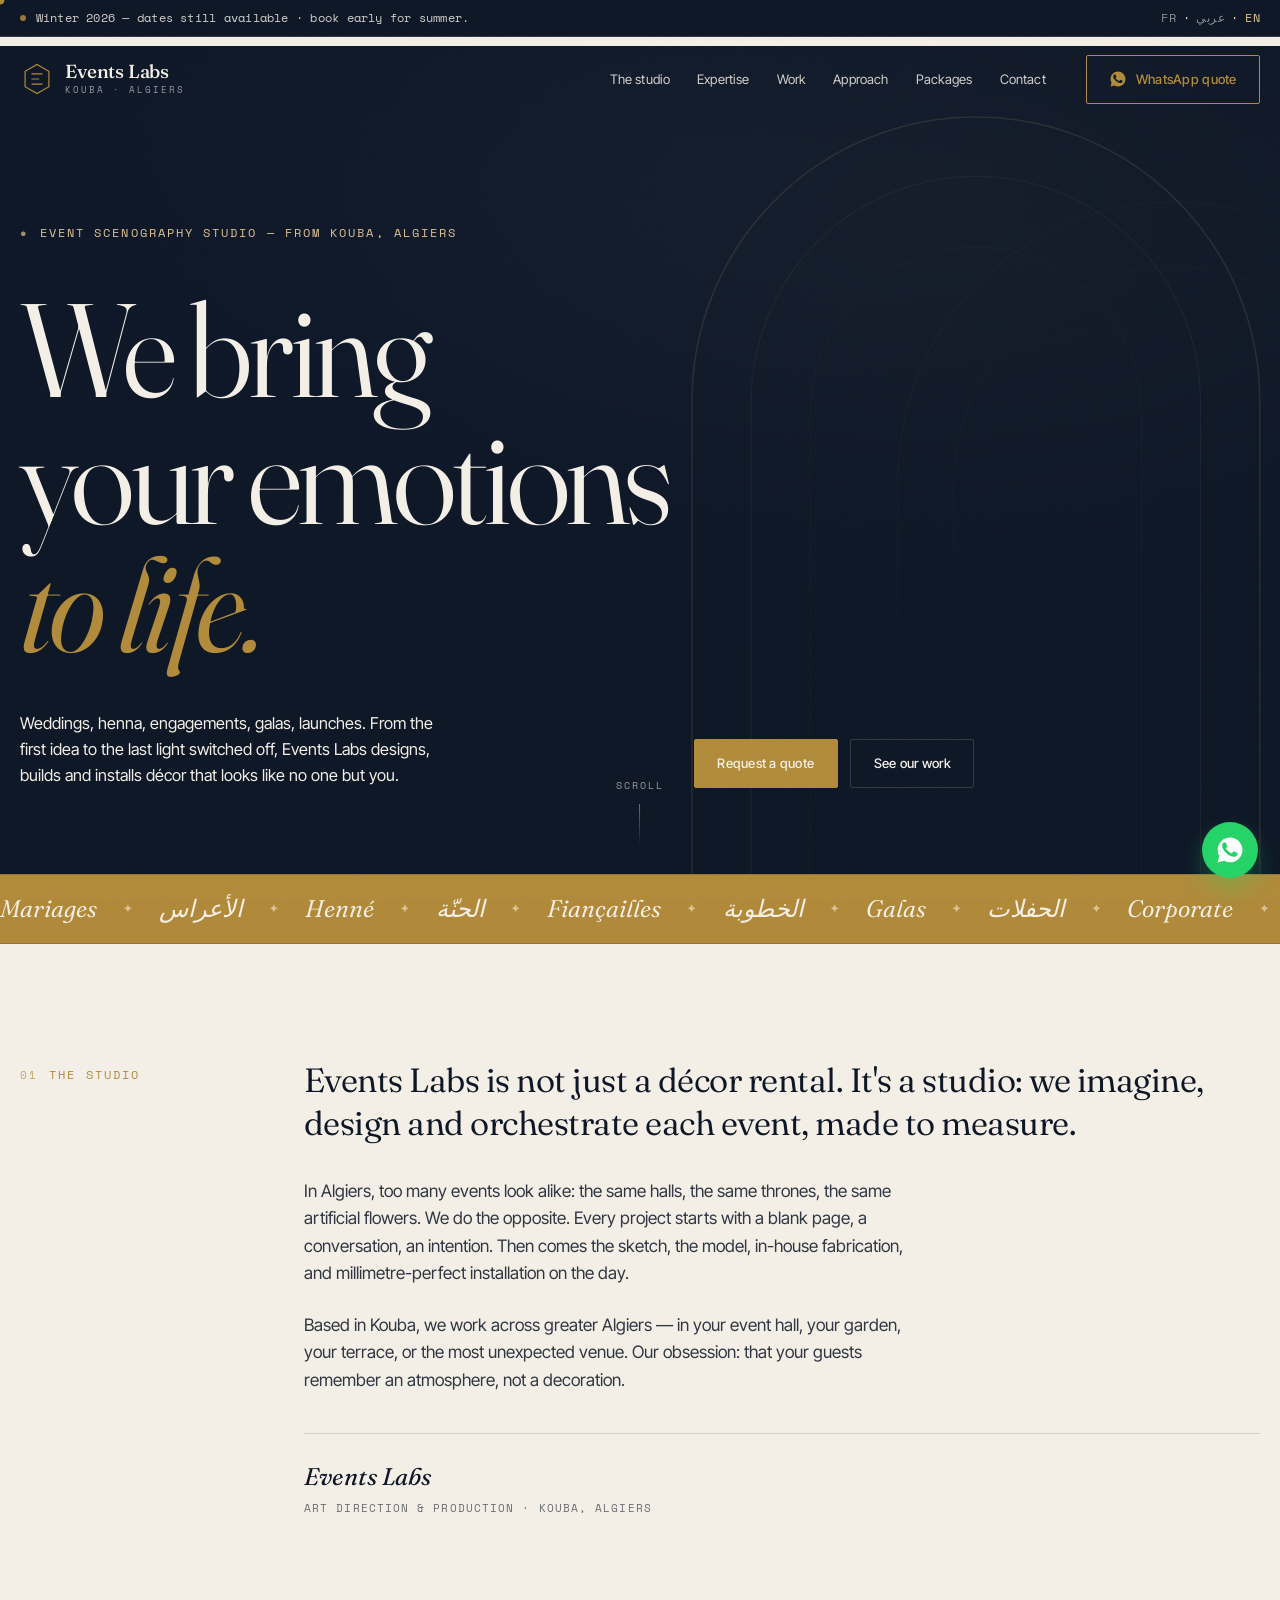
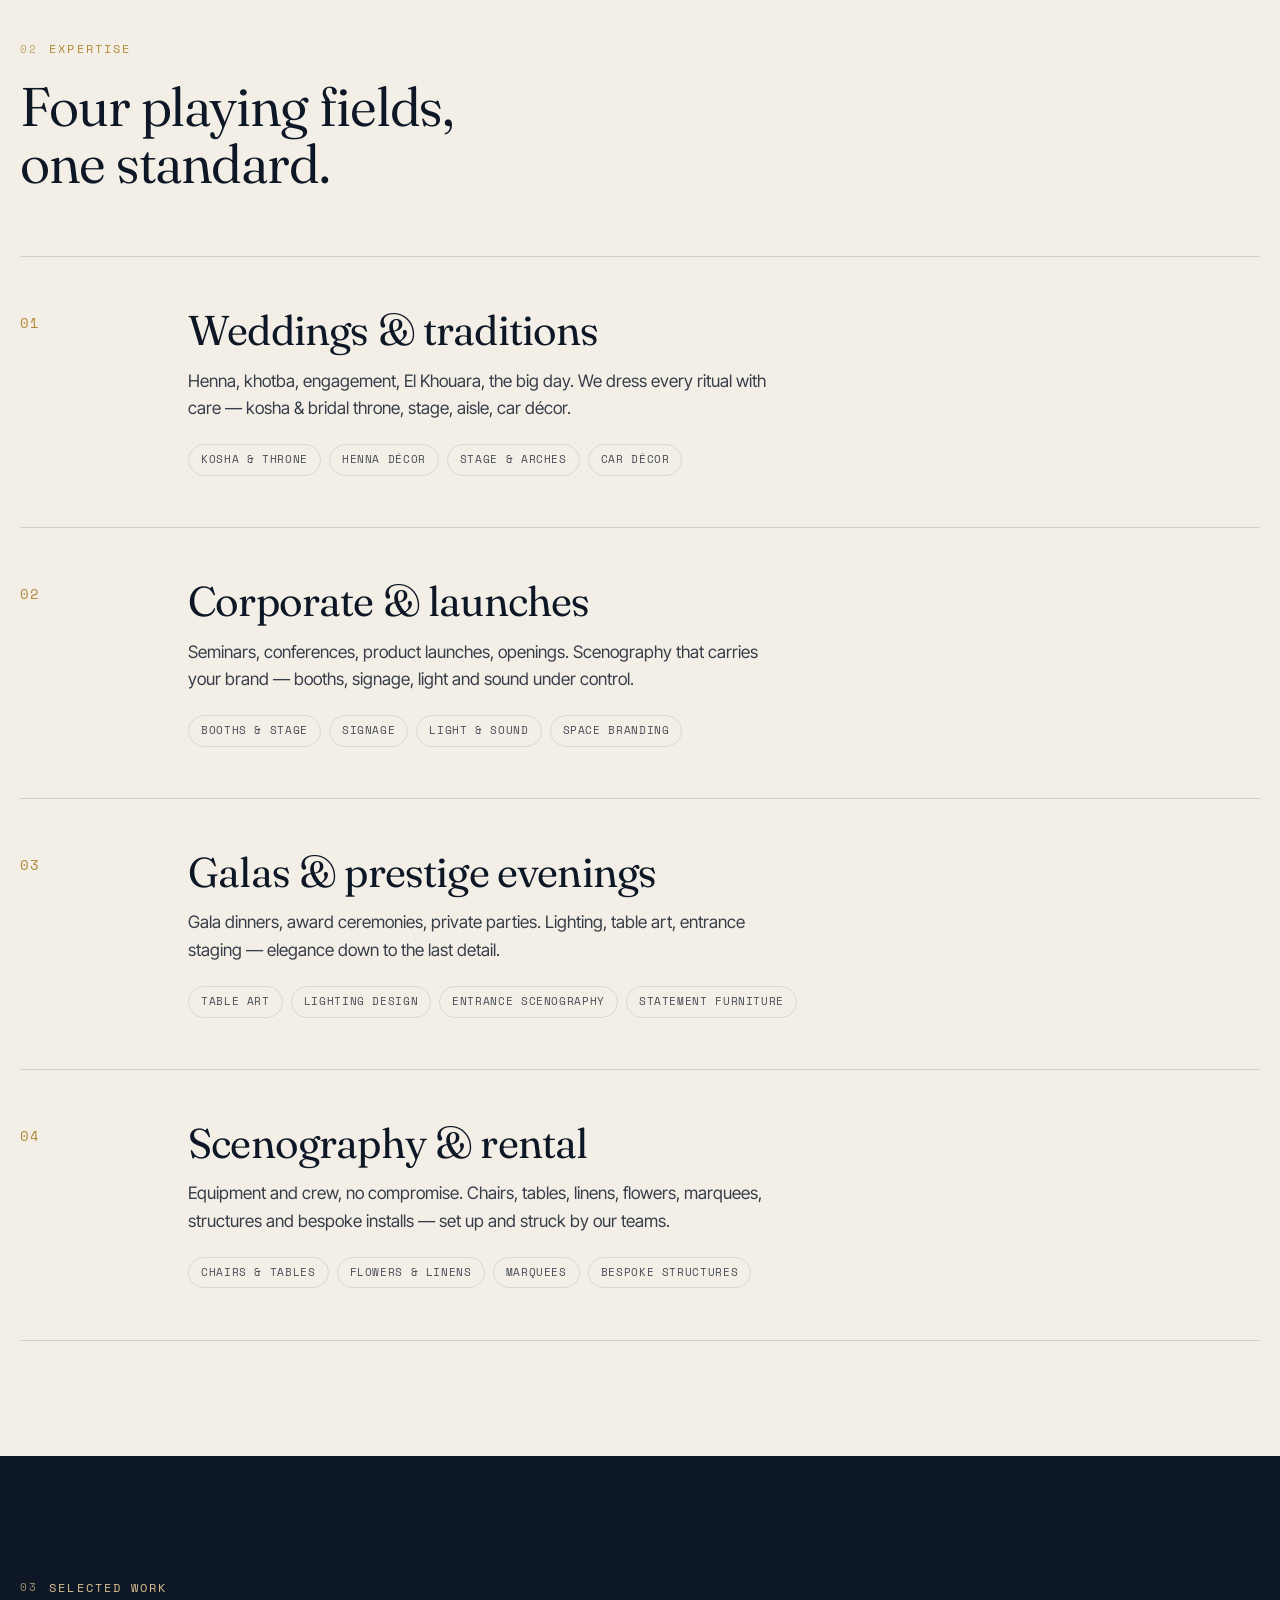
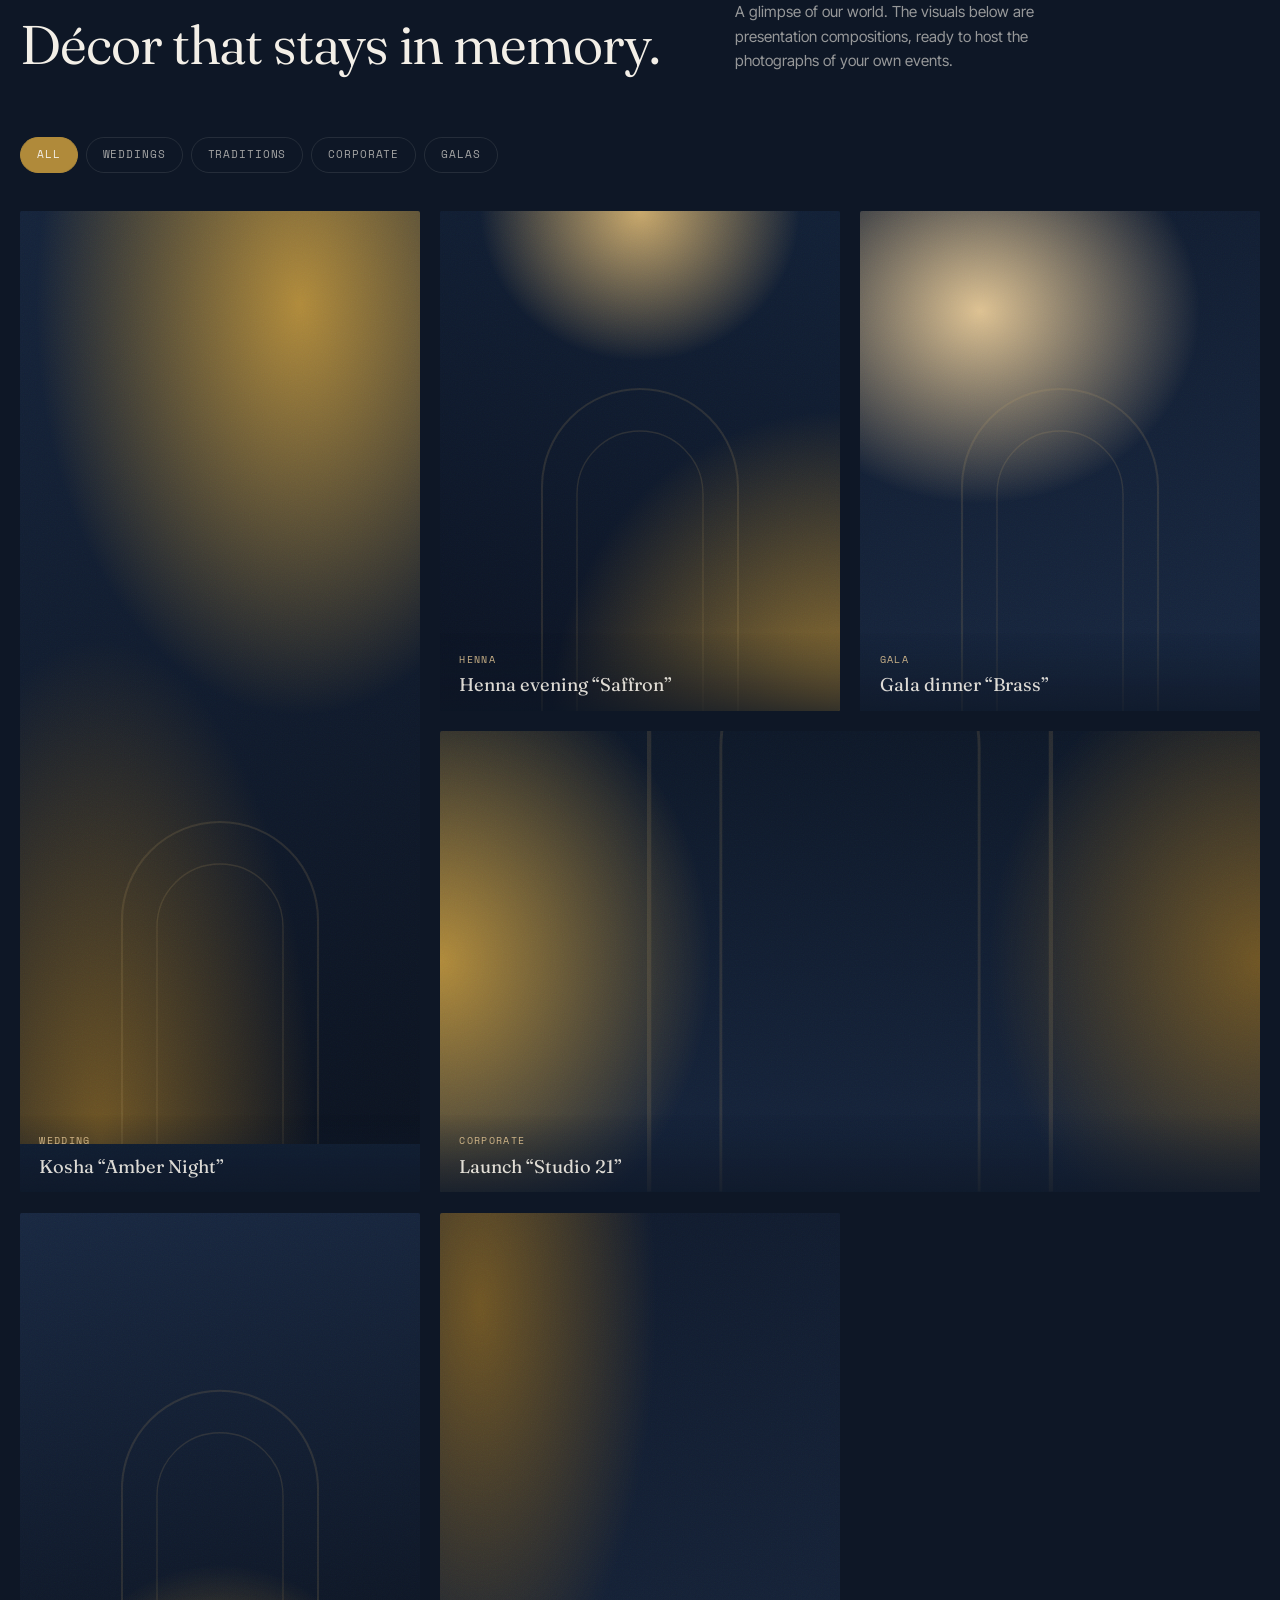
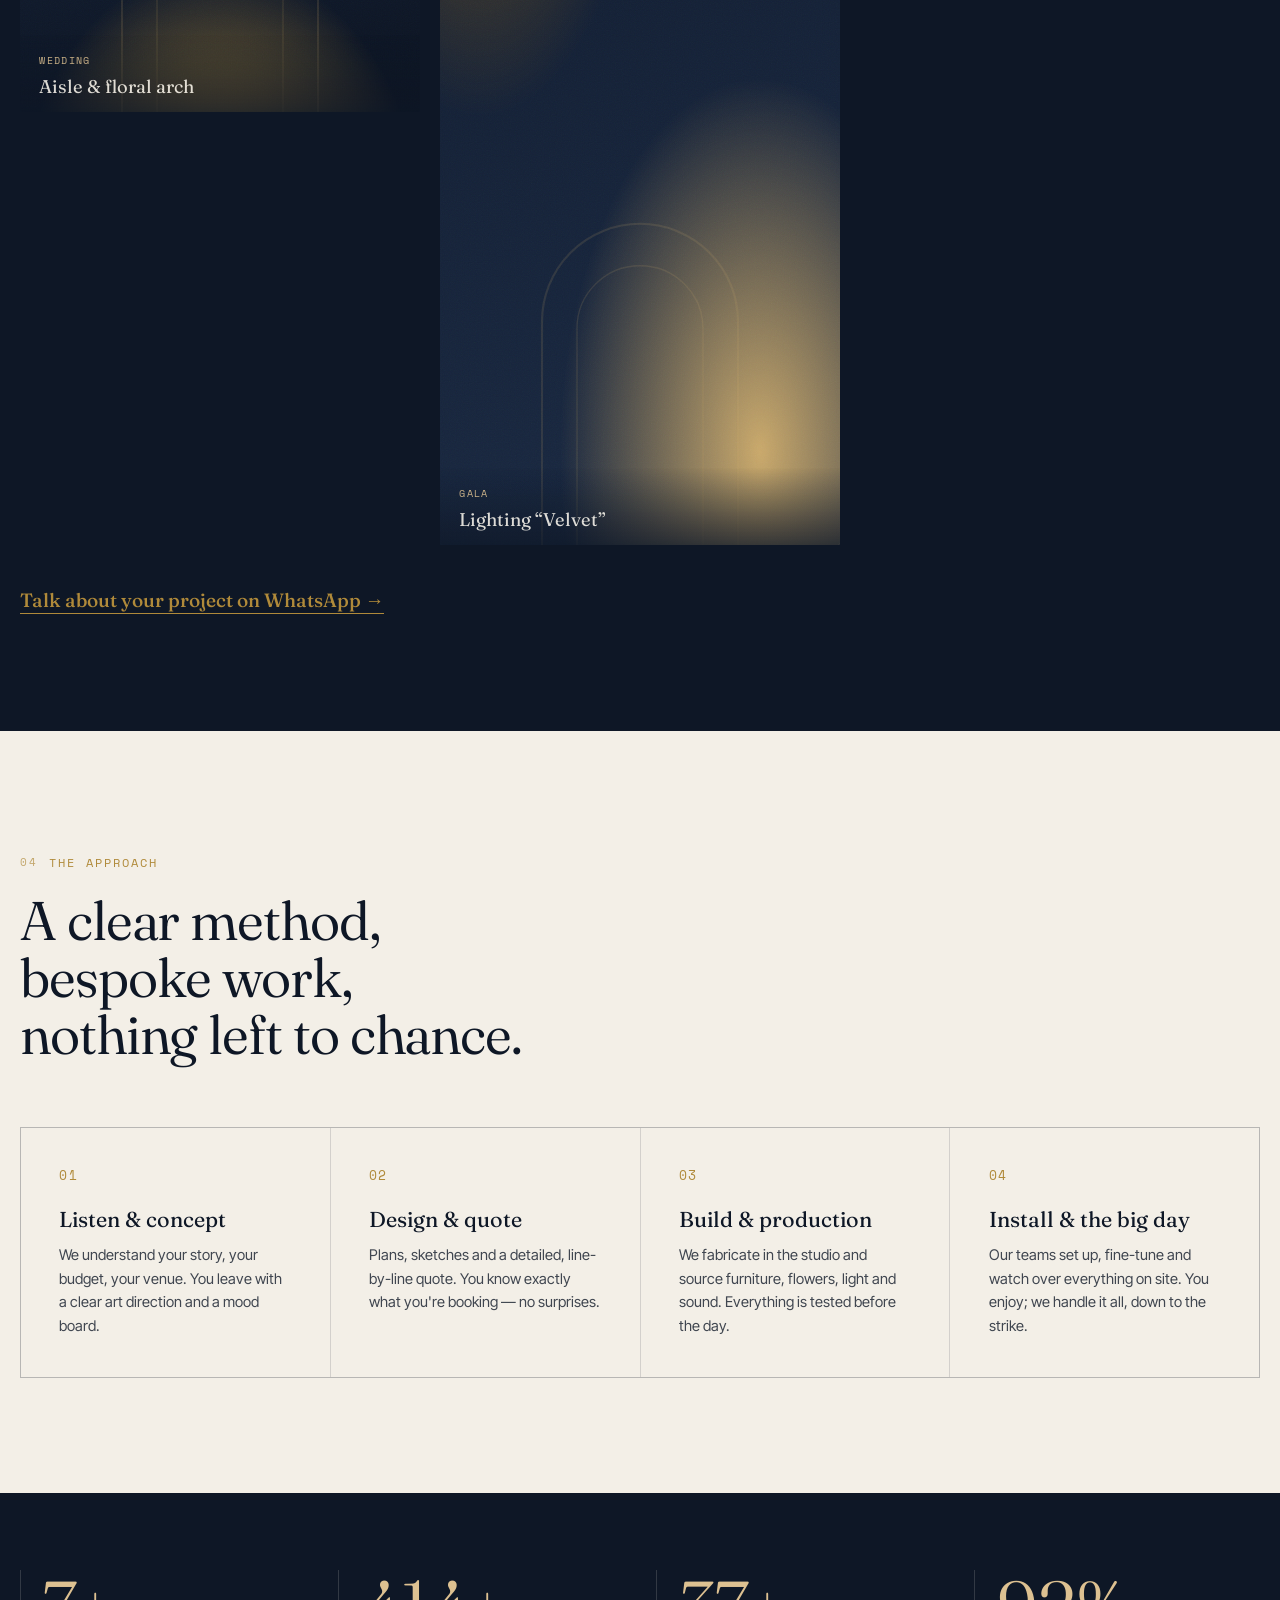
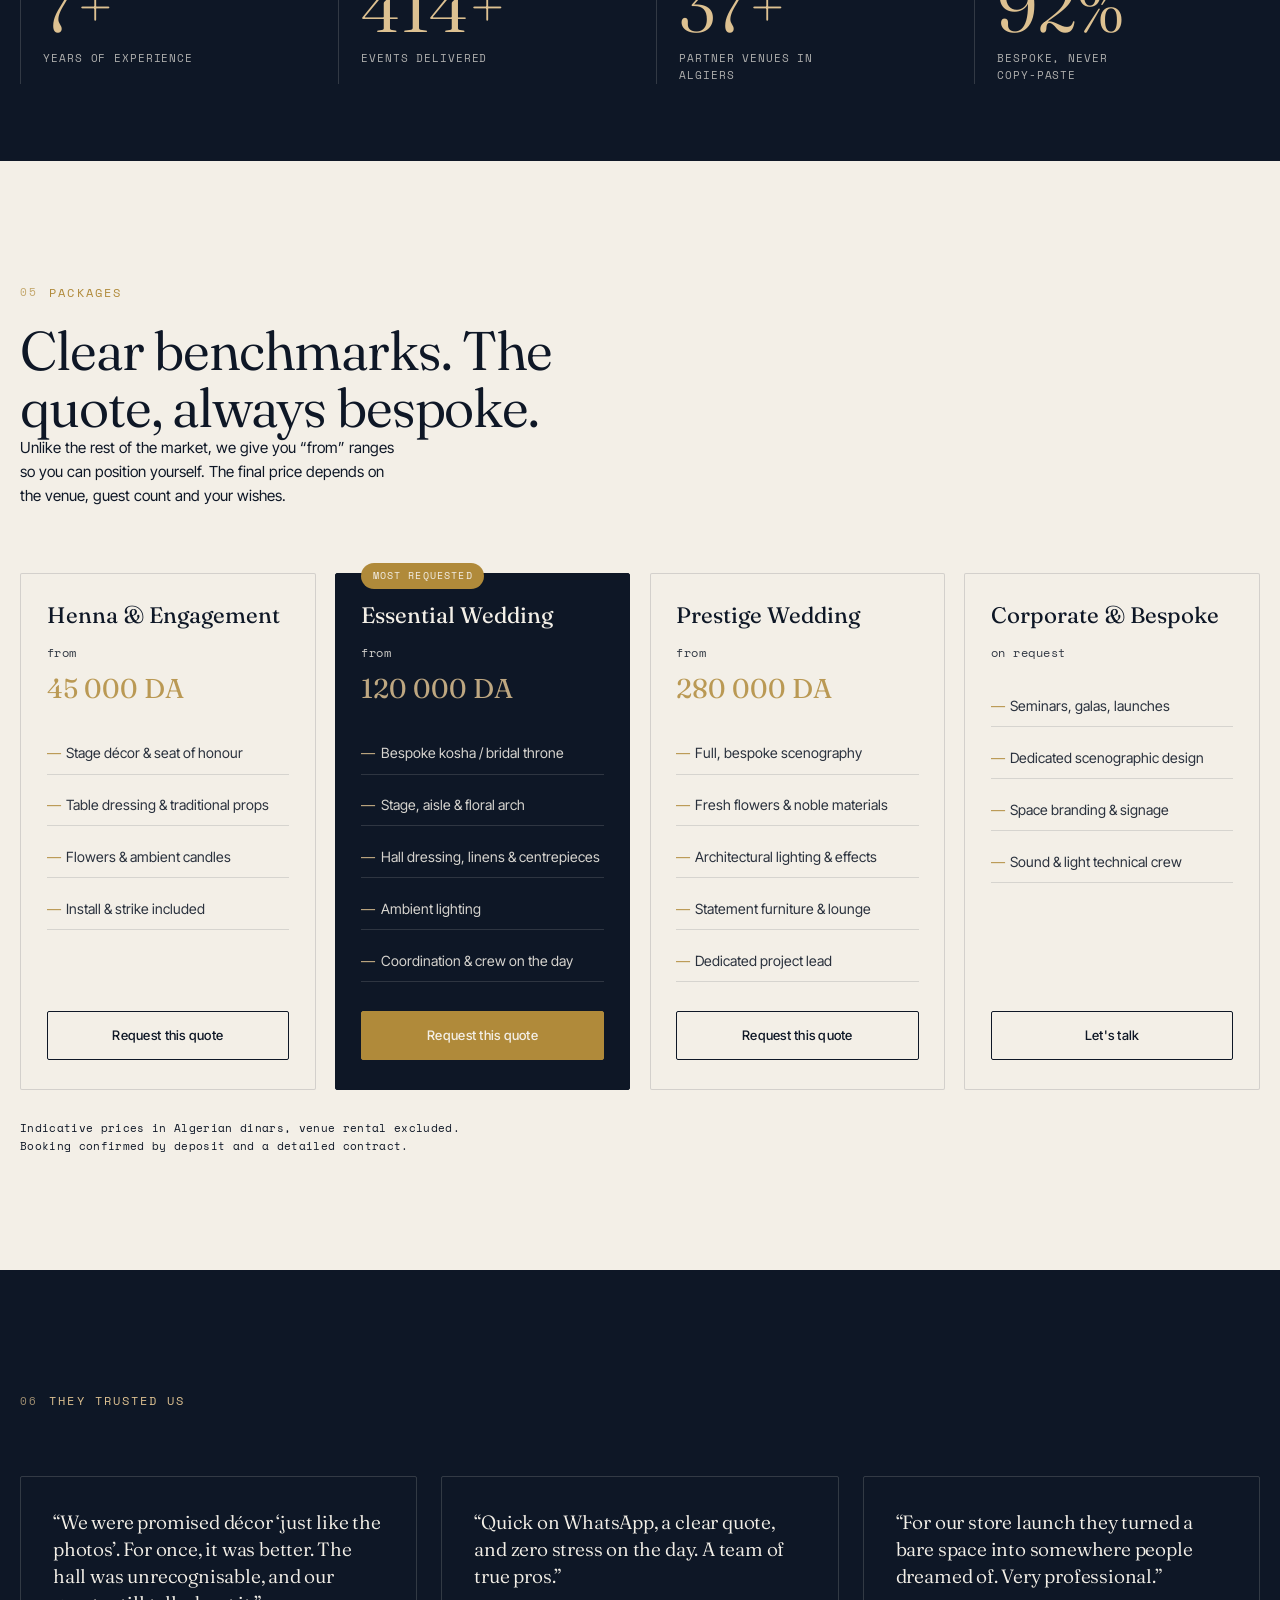
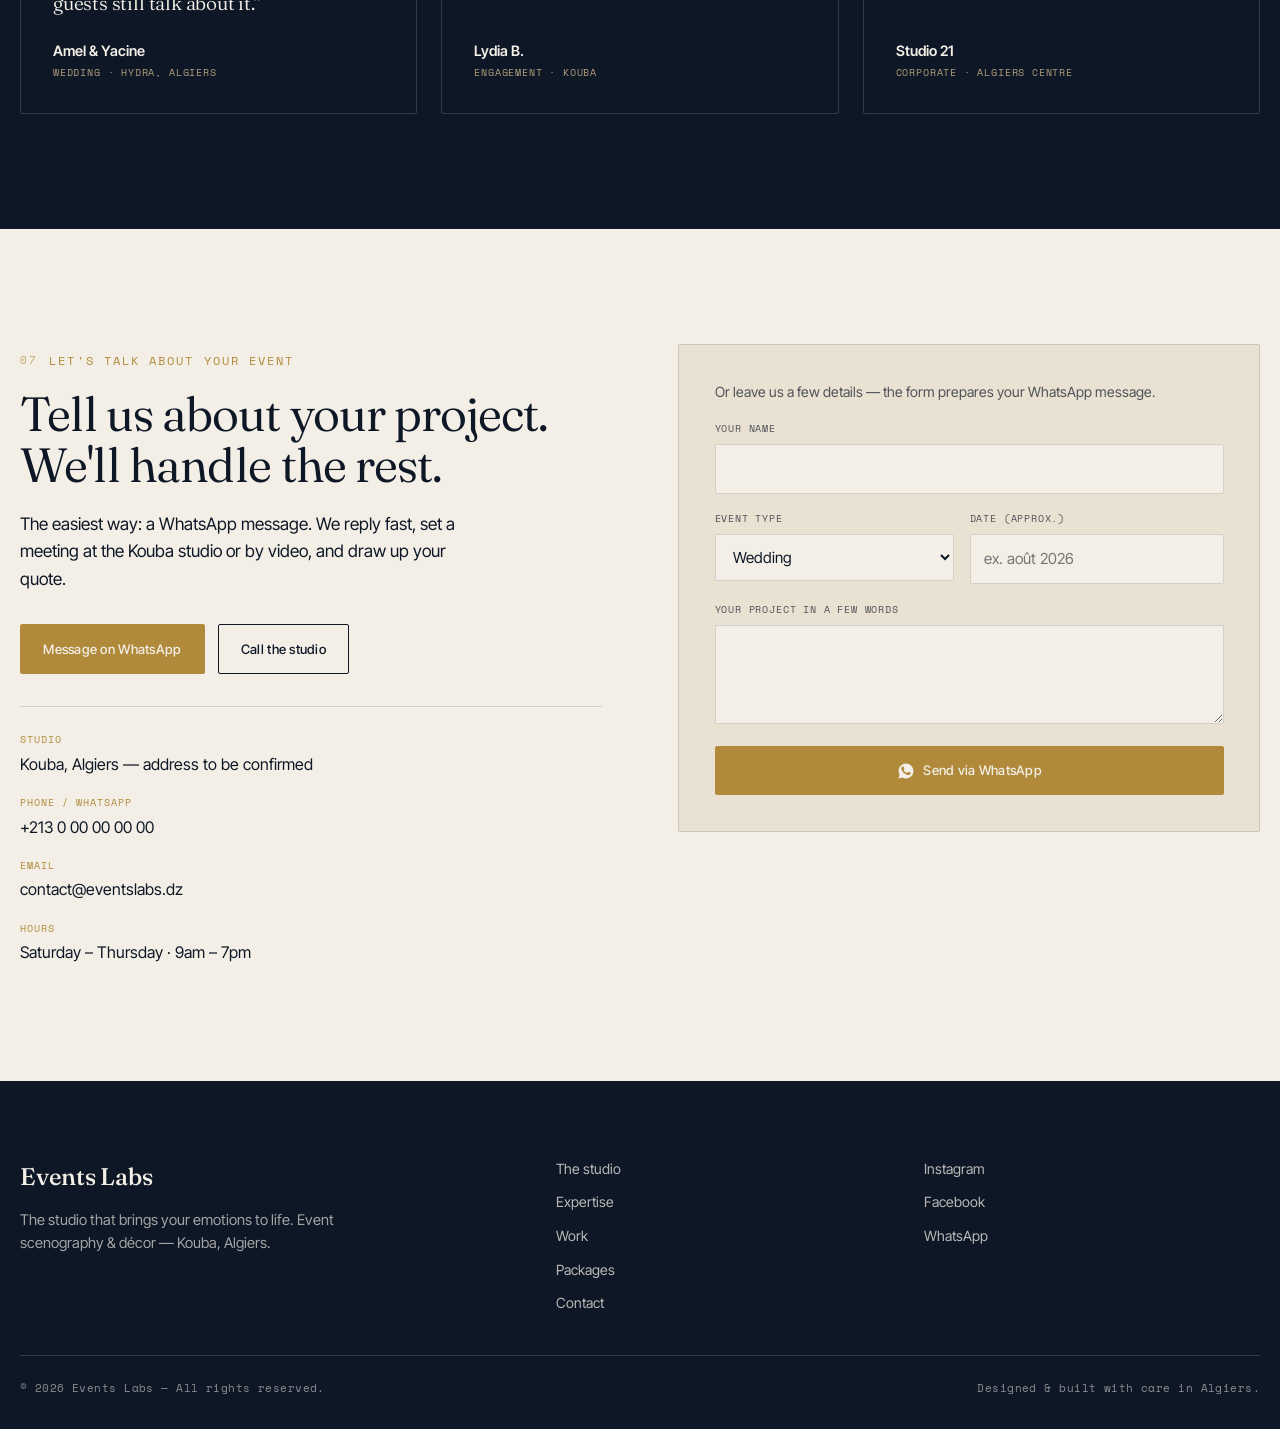
==== index.html @ dc96c70d "Initial commit — site vitrine Events Labs Site one-page statique (HTML/CSS/JS), trilingue FR/AR(RTL)" ====
<!DOCTYPE html>
<html lang="fr" dir="ltr">
<head>
  <meta charset="UTF-8" />
  <meta name="viewport" content="width=device-width, initial-scale=1.0" />

  <!-- Primary SEO -->
  <title>Events Labs — Atelier d'événements & scénographie · Kouba, Alger</title>
  <meta name="description" content="Events Labs conçoit et installe la scénographie de vos mariages, fiançailles, henné, galas et événements d'entreprise à Alger. Atelier de décoration événementielle à Kouba. Devis rapide sur WhatsApp." />
  <meta name="keywords" content="décoration mariage Alger, location décoration mariage Kouba, agence événementielle Alger, scénographie mariage, décoration henné Alger, location chaises tables Alger, kosha trône mariés, organisation mariage Alger" />
  <meta name="author" content="Events Labs" />
  <meta name="theme-color" content="#16120D" />
  <link rel="canonical" href="https://eventslabs.dz/" />

  <!-- hreflang (à activer quand les URLs par langue existent) -->
  <link rel="alternate" hreflang="fr" href="https://eventslabs.dz/" />
  <link rel="alternate" hreflang="ar" href="https://eventslabs.dz/?lang=ar" />
  <link rel="alternate" hreflang="en" href="https://eventslabs.dz/?lang=en" />
  <link rel="alternate" hreflang="x-default" href="https://eventslabs.dz/" />

  <!-- Open Graph -->
  <meta property="og:type" content="business.business" />
  <meta property="og:title" content="Events Labs — L'atelier qui met vos émotions en scène" />
  <meta property="og:description" content="Scénographie & décoration événementielle à Alger. Mariages, traditions, galas, corporate. Atelier basé à Kouba." />
  <meta property="og:locale" content="fr_DZ" />
  <meta property="og:locale:alternate" content="ar_DZ" />
  <meta property="og:locale:alternate" content="en_US" />
  <meta property="og:image" content="assets/img/og-cover.svg" />
  <meta property="og:url" content="https://eventslabs.dz/" />
  <meta name="twitter:card" content="summary_large_image" />

  <!-- Favicon -->
  <link rel="icon" type="image/svg+xml" href="assets/img/favicon.svg" />

  <!-- Fonts -->
  <link rel="preconnect" href="https://fonts.googleapis.com" />
  <link rel="preconnect" href="https://fonts.gstatic.com" crossorigin />
  <link href="https://fonts.googleapis.com/css2?family=Fraunces:ital,opsz,wght@0,9..144,300..900;1,9..144,300..900&family=Inter+Tight:ital,wght@0,300..700;1,400..600&family=Space+Mono:wght@400;700&family=Aref+Ruqaa:wght@400;700&family=Tajawal:wght@300;400;500;700&display=swap" rel="stylesheet" />

  <!-- Styles -->
  <link rel="stylesheet" href="assets/css/styles.css" />

  <!-- Structured data : entreprise locale -->
  <script type="application/ld+json">
  {
    "@context": "https://schema.org",
    "@type": ["LocalBusiness", "EventPlanner"],
    "name": "Events Labs",
    "description": "Atelier de scénographie et de décoration événementielle à Alger : mariages, fiançailles, henné, galas et événements d'entreprise.",
    "image": "https://eventslabs.dz/assets/img/og-cover.svg",
    "url": "https://eventslabs.dz/",
    "telephone": "+213000000000",
    "priceRange": "$$$",
    "address": {
      "@type": "PostalAddress",
      "streetAddress": "Adresse de l'atelier",
      "addressLocality": "Kouba",
      "addressRegion": "Alger",
      "addressCountry": "DZ"
    },
    "areaServed": "Alger, Algérie",
    "sameAs": [
      "https://www.instagram.com/eventslabs.dz",
      "https://www.facebook.com/eventslabs.dz"
    ],
    "openingHoursSpecification": [{
      "@type": "OpeningHoursSpecification",
      "dayOfWeek": ["Saturday","Sunday","Monday","Tuesday","Wednesday","Thursday"],
      "opens": "09:00",
      "closes": "19:00"
    }]
  }
  </script>
</head>

<body>
  <!-- Grain argentique : signature « fait main » -->
  <div class="grain" aria-hidden="true"></div>

  <!-- Curseur custom -->
  <div class="cursor" aria-hidden="true"><span class="cursor__label"></span></div>

  <!-- Accessibilité -->
  <a href="#main" class="skip-link" data-i18n="skip">Aller au contenu</a>

  <!-- Bandeau saisonnier -->
  <div class="topbar" role="region" aria-label="Information">
    <div class="wrap topbar__inner">
      <p class="topbar__msg">
        <span class="topbar__dot" aria-hidden="true"></span>
        <span data-i18n="topbar">Saison hiver 2026 — dates encore disponibles · réservez tôt pour l'été.</span>
      </p>
      <div class="lang" role="group" aria-label="Langue / اللغة / Language">
        <button class="lang__btn is-active" data-lang="fr" type="button">FR</button>
        <span aria-hidden="true">·</span>
        <button class="lang__btn" data-lang="ar" type="button">عربي</button>
        <span aria-hidden="true">·</span>
        <button class="lang__btn" data-lang="en" type="button">EN</button>
      </div>
    </div>
  </div>

  <!-- En-tête -->
  <header class="header" id="header">
    <div class="wrap header__inner">
      <a href="#" class="brand" aria-label="Events Labs — accueil">
        <svg class="brand__mark" viewBox="0 0 40 40" aria-hidden="true">
          <path d="M20 3 L34 11 V29 L20 37 L6 29 V11 Z" fill="none" stroke="currentColor" stroke-width="1.4"/>
          <path d="M14 14 H26 M14 20 H22 M14 26 H26" stroke="currentColor" stroke-width="1.4" stroke-linecap="round"/>
        </svg>
        <span class="brand__type">
          <span class="brand__name">Events&nbsp;Labs</span>
          <span class="brand__loc" data-i18n="brandLoc">Kouba · Alger</span>
        </span>
      </a>

      <nav class="nav" aria-label="Navigation principale">
        <a href="#atelier" data-i18n="navAtelier">L'atelier</a>
        <a href="#services" data-i18n="navServices">Savoir-faire</a>
        <a href="#realisations" data-i18n="navReal">Réalisations</a>
        <a href="#approche" data-i18n="navApproche">Approche</a>
        <a href="#formules" data-i18n="navFormules">Formules</a>
        <a href="#contact" data-i18n="navContact">Contact</a>
      </nav>

      <a class="btn btn--wa header__cta" data-wa href="#contact">
        <svg viewBox="0 0 24 24" class="ico-wa" aria-hidden="true"><path fill="currentColor" d="M12.04 2C6.58 2 2.13 6.45 2.13 11.91c0 1.75.46 3.45 1.32 4.95L2 22l5.25-1.38a9.9 9.9 0 0 0 4.79 1.22h.01c5.46 0 9.91-4.45 9.91-9.91 0-2.65-1.03-5.14-2.9-7.01A9.82 9.82 0 0 0 12.04 2Zm5.8 14.07c-.25.69-1.43 1.32-1.96 1.37-.5.05-1.14.21-3.7-.79-3.12-1.23-5.1-4.42-5.26-4.63-.15-.21-1.25-1.66-1.25-3.17 0-1.51.79-2.25 1.07-2.56.28-.31.61-.39.81-.39.2 0 .41 0 .58.01.19.01.44-.07.69.53.25.61.86 2.12.93 2.27.07.15.12.33.02.53-.1.21-.15.33-.3.51-.15.18-.32.4-.45.54-.15.15-.31.31-.13.62.18.31.79 1.31 1.7 2.12 1.17 1.04 2.16 1.36 2.47 1.51.31.15.49.13.67-.08.18-.21.77-.9.98-1.21.21-.31.41-.26.69-.15.28.1 1.78.84 2.08.99.31.15.51.23.59.36.07.13.07.74-.18 1.43Z"/></svg>
        <span data-i18n="ctaQuote">Devis WhatsApp</span>
      </a>

      <button class="burger" type="button" aria-label="Menu" aria-expanded="false" aria-controls="mobileNav">
        <span></span><span></span>
      </button>
    </div>
  </header>

  <!-- Menu mobile -->
  <div class="mobile-nav" id="mobileNav" aria-hidden="true">
    <nav aria-label="Navigation mobile">
      <a href="#atelier" data-i18n="navAtelier">L'atelier</a>
      <a href="#services" data-i18n="navServices">Savoir-faire</a>
      <a href="#realisations" data-i18n="navReal">Réalisations</a>
      <a href="#approche" data-i18n="navApproche">Approche</a>
      <a href="#formules" data-i18n="navFormules">Formules</a>
      <a href="#contact" data-i18n="navContact">Contact</a>
    </nav>
    <a class="btn btn--wa" data-wa href="#contact"><span data-i18n="ctaQuote">Devis WhatsApp</span></a>
  </div>

  <main id="main">

    <!-- HERO -->
    <section class="hero" id="top">
      <div class="hero__bg" aria-hidden="true">
        <video class="hero__video" autoplay muted loop playsinline preload="auto" poster="assets/img/hero-poster.svg">
          <source src="assets/video/hero.mp4" type="video/mp4" />
        </video>
        <div class="hero__overlay"></div>
        <svg class="hero__arch" viewBox="0 0 600 700" preserveAspectRatio="xMidYMax meet" aria-hidden="true">
          <path d="M60 700 V300 A240 240 0 0 1 540 300 V700" fill="none" stroke="currentColor" stroke-width="1.2"/>
          <path d="M110 700 V300 A190 190 0 0 1 490 300 V700" fill="none" stroke="currentColor" stroke-width="0.8" opacity="0.6"/>
          <path d="M160 700 V310 A140 140 0 0 1 440 310 V700" fill="none" stroke="currentColor" stroke-width="0.6" opacity="0.4"/>
        </svg>
      </div>

      <div class="wrap hero__inner">
        <p class="eyebrow eyebrow--light reveal">
          <span class="eyebrow__num">●</span>
          <span data-i18n="heroEyebrow">Atelier de scénographie événementielle — depuis Kouba, Alger</span>
        </p>

        <h1 class="hero__title">
          <span class="reveal" data-i18n="heroLine1">Nous mettons</span>
          <span class="reveal" data-i18n="heroLine2">vos émotions</span>
          <span class="reveal hero__title-em"><em data-i18n="heroLine3">en scène.</em></span>
        </h1>

        <div class="hero__foot">
          <p class="hero__lede reveal" data-i18n="heroLede">
            Mariages, henné, fiançailles, galas, lancements. De la première idée à la dernière lumière éteinte, Events Labs conçoit, fabrique et installe des décors qui ne ressemblent qu'à vous.
          </p>
          <div class="hero__actions reveal">
            <a class="btn btn--solid" data-wa href="#contact"><span data-i18n="heroCta1">Demander un devis</span></a>
            <a class="btn btn--ghost" href="#realisations" data-cursor="view"><span data-i18n="heroCta2">Voir nos réalisations</span></a>
          </div>
        </div>
      </div>

      <a href="#atelier" class="hero__scroll" aria-label="Défiler">
        <span data-i18n="scroll">Défiler</span>
        <span class="hero__scroll-line" aria-hidden="true"></span>
      </a>
    </section>

    <!-- TICKER bilingue -->
    <div class="ticker" aria-hidden="true">
      <div class="ticker__track">
        <span>Mariages</span><span class="ticker__sep">✦</span><span>الأعراس</span><span class="ticker__sep">✦</span>
        <span>Henné</span><span class="ticker__sep">✦</span><span>الحنّة</span><span class="ticker__sep">✦</span>
        <span>Fiançailles</span><span class="ticker__sep">✦</span><span>الخطوبة</span><span class="ticker__sep">✦</span>
        <span>Galas</span><span class="ticker__sep">✦</span><span>الحفلات</span><span class="ticker__sep">✦</span>
        <span>Corporate</span><span class="ticker__sep">✦</span><span>المؤسسات</span><span class="ticker__sep">✦</span>
        <span>Scénographie</span><span class="ticker__sep">✦</span><span>السينوغرافيا</span><span class="ticker__sep">✦</span>
        <!-- duplicate for seamless loop -->
        <span>Mariages</span><span class="ticker__sep">✦</span><span>الأعراس</span><span class="ticker__sep">✦</span>
        <span>Henné</span><span class="ticker__sep">✦</span><span>الحنّة</span><span class="ticker__sep">✦</span>
        <span>Fiançailles</span><span class="ticker__sep">✦</span><span>الخطوبة</span><span class="ticker__sep">✦</span>
        <span>Galas</span><span class="ticker__sep">✦</span><span>الحفلات</span><span class="ticker__sep">✦</span>
        <span>Corporate</span><span class="ticker__sep">✦</span><span>المؤسسات</span><span class="ticker__sep">✦</span>
        <span>Scénographie</span><span class="ticker__sep">✦</span><span>السينوغرافيا</span><span class="ticker__sep">✦</span>
      </div>
    </div>

    <!-- ATELIER / MANIFESTE -->
    <section class="atelier section" id="atelier">
      <div class="wrap atelier__grid">
        <div class="atelier__label">
          <p class="eyebrow reveal"><span class="eyebrow__num">01</span><span data-i18n="atelierKicker">L'atelier</span></p>
        </div>
        <div class="atelier__body">
          <p class="lead reveal" data-i18n="atelierLead">
            Events Labs n'est pas un simple loueur de décor. C'est un atelier : on imagine, on dessine et on orchestre chaque événement sur mesure.
          </p>
          <p class="reveal" data-i18n="atelierP1">
            À Alger, trop d'événements se ressemblent : les mêmes salles, les mêmes trônes, les mêmes fleurs artificielles. Nous prenons le contre-pied. Chaque projet commence par une page blanche, une conversation, une intention. Puis vient le dessin, la maquette, la fabrication en atelier, et l'installation millimétrée le jour J.
          </p>
          <p class="reveal" data-i18n="atelierP2">
            Basés à Kouba, nous intervenons dans tout l'Algérois — dans votre salle des fêtes, votre jardin, votre terrasse ou le lieu le plus inattendu. Notre obsession : que vos invités retiennent une atmosphère, pas une décoration.
          </p>
          <div class="signature reveal">
            <span class="signature__name">Events Labs</span>
            <span class="signature__role" data-i18n="atelierSign">Direction artistique & production · Kouba, Alger</span>
          </div>
        </div>
      </div>
    </section>

    <!-- SERVICES / SAVOIR-FAIRE -->
    <section class="services section" id="services">
      <div class="wrap">
        <header class="section__head">
          <p class="eyebrow reveal"><span class="eyebrow__num">02</span><span data-i18n="servicesKicker">Savoir-faire</span></p>
          <h2 class="section__title reveal" data-i18n="servicesTitle">Quatre terrains de jeu, une même exigence.</h2>
        </header>

        <div class="services__list">
          <article class="srv reveal" data-cursor="view">
            <div class="srv__index"><span>01</span></div>
            <div class="srv__main">
              <h3 class="srv__title" data-i18n="srv1Title">Mariages & traditions</h3>
              <p class="srv__desc" data-i18n="srv1Desc">Henné, khotba, fiançailles, El Khouara, le grand jour. Nous habillons chaque rite avec justesse — kosha & trône des mariés, scène, allée, décor de voiture.</p>
              <ul class="srv__tags">
                <li data-i18n="srv1t1">Kosha & trône</li>
                <li data-i18n="srv1t2">Décor de henné</li>
                <li data-i18n="srv1t3">Scène & arches</li>
                <li data-i18n="srv1t4">Déco voiture</li>
              </ul>
            </div>
          </article>

          <article class="srv reveal" data-cursor="view">
            <div class="srv__index"><span>02</span></div>
            <div class="srv__main">
              <h3 class="srv__title" data-i18n="srv2Title">Entreprises & lancements</h3>
              <p class="srv__desc" data-i18n="srv2Desc">Séminaires, conférences, lancements produit, inaugurations. Une scénographie qui porte votre marque — stands, signalétique, lumière et son maîtrisés.</p>
              <ul class="srv__tags">
                <li data-i18n="srv2t1">Stands & scène</li>
                <li data-i18n="srv2t2">Signalétique</li>
                <li data-i18n="srv2t3">Lumière & son</li>
                <li data-i18n="srv2t4">Branding espace</li>
              </ul>
            </div>
          </article>

          <article class="srv reveal" data-cursor="view">
            <div class="srv__index"><span>03</span></div>
            <div class="srv__main">
              <h3 class="srv__title" data-i18n="srv3Title">Galas & soirées de prestige</h3>
              <p class="srv__desc" data-i18n="srv3Desc">Dîners de gala, remises de prix, soirées privées. Mise en lumière, art de la table, mise en scène d'entrée — l'élégance jusque dans le moindre détail.</p>
              <ul class="srv__tags">
                <li data-i18n="srv3t1">Art de la table</li>
                <li data-i18n="srv3t2">Mise en lumière</li>
                <li data-i18n="srv3t3">Scénographie d'entrée</li>
                <li data-i18n="srv3t4">Mobilier d'exception</li>
              </ul>
            </div>
          </article>

          <article class="srv reveal" data-cursor="view">
            <div class="srv__index"><span>04</span></div>
            <div class="srv__main">
              <h3 class="srv__title" data-i18n="srv4Title">Scénographie & location</h3>
              <p class="srv__desc" data-i18n="srv4Desc">Le matériel et la main-d'œuvre, sans compromis. Chaises, tables, nappage, fleurs, chapiteaux, structures et installations sur mesure — montés et démontés par nos équipes.</p>
              <ul class="srv__tags">
                <li data-i18n="srv4t1">Chaises & tables</li>
                <li data-i18n="srv4t2">Fleurs & nappage</li>
                <li data-i18n="srv4t3">Chapiteaux</li>
                <li data-i18n="srv4t4">Structures sur-mesure</li>
              </ul>
            </div>
          </article>
        </div>
      </div>
    </section>

    <!-- RÉALISATIONS -->
    <section class="work section" id="realisations">
      <div class="wrap">
        <header class="section__head section__head--row">
          <div>
            <p class="eyebrow reveal"><span class="eyebrow__num">03</span><span data-i18n="workKicker">Réalisations</span></p>
            <h2 class="section__title reveal" data-i18n="workTitle">Des décors qui restent en mémoire.</h2>
          </div>
          <p class="section__note reveal" data-i18n="workNote">Un aperçu de notre univers. Les visuels ci-dessous sont des compositions de présentation, prêtes à accueillir les photographies de vos événements.</p>
        </header>

        <div class="filters reveal" role="tablist" aria-label="Filtrer les réalisations">
          <button class="filter is-active" data-filter="all" type="button" data-i18n="fAll">Tout</button>
          <button class="filter" data-filter="mariage" type="button" data-i18n="fWedding">Mariages</button>
          <button class="filter" data-filter="tradition" type="button" data-i18n="fTradition">Traditions</button>
          <button class="filter" data-filter="corporate" type="button" data-i18n="fCorporate">Corporate</button>
          <button class="filter" data-filter="gala" type="button" data-i18n="fGala">Galas</button>
        </div>

        <div class="gallery">
          <!-- chaque .shot est un emplacement prêt à recevoir une vraie photo (voir README) -->
          <figure class="shot shot--tall reveal" data-cat="mariage" data-cursor="view" data-art="1">
            <div class="shot__media"></div>
            <figcaption class="shot__cap">
              <span class="shot__cat" data-i18n="capMariage">Mariage</span>
              <span class="shot__name" data-i18n="proj1">Kosha « Nuit d'ambre »</span>
            </figcaption>
          </figure>

          <figure class="shot reveal" data-cat="tradition" data-cursor="view" data-art="2">
            <div class="shot__media"></div>
            <figcaption class="shot__cap">
              <span class="shot__cat" data-i18n="capTradition">Henné</span>
              <span class="shot__name" data-i18n="proj2">Soirée henné « Safran »</span>
            </figcaption>
          </figure>

          <figure class="shot reveal" data-cat="gala" data-cursor="view" data-art="3">
            <div class="shot__media"></div>
            <figcaption class="shot__cap">
              <span class="shot__cat" data-i18n="capGala">Gala</span>
              <span class="shot__name" data-i18n="proj3">Dîner de gala « Laiton »</span>
            </figcaption>
          </figure>

          <figure class="shot shot--wide reveal" data-cat="corporate" data-cursor="view" data-art="4">
            <div class="shot__media"></div>
            <figcaption class="shot__cap">
              <span class="shot__cat" data-i18n="capCorporate">Corporate</span>
              <span class="shot__name" data-i18n="proj4">Lancement « Studio 21 »</span>
            </figcaption>
          </figure>

          <figure class="shot reveal" data-cat="mariage" data-cursor="view" data-art="5">
            <div class="shot__media"></div>
            <figcaption class="shot__cap">
              <span class="shot__cat" data-i18n="capMariage">Mariage</span>
              <span class="shot__name" data-i18n="proj5">Allée & arche florale</span>
            </figcaption>
          </figure>

          <figure class="shot shot--tall reveal" data-cat="gala" data-cursor="view" data-art="6">
            <div class="shot__media"></div>
            <figcaption class="shot__cap">
              <span class="shot__cat" data-i18n="capGala">Soirée</span>
              <span class="shot__name" data-i18n="proj6">Mise en lumière « Velours »</span>
            </figcaption>
          </figure>
        </div>

        <p class="work__cta reveal">
          <a class="link-underline" data-wa href="#contact" data-i18n="workCtaLink">Discuter de votre projet sur WhatsApp →</a>
        </p>
      </div>
    </section>

    <!-- APPROCHE / PROCESS -->
    <section class="approche section" id="approche">
      <div class="wrap">
        <header class="section__head">
          <p class="eyebrow reveal"><span class="eyebrow__num">04</span><span data-i18n="appKicker">L'approche</span></p>
          <h2 class="section__title reveal" data-i18n="appTitle">Une méthode claire, du sur-mesure, zéro hasard.</h2>
        </header>

        <ol class="steps">
          <li class="step reveal">
            <span class="step__num">01</span>
            <h3 class="step__title" data-i18n="step1Title">Écoute & concept</h3>
            <p class="step__desc" data-i18n="step1Desc">On comprend votre histoire, votre budget, votre lieu. On repart avec une direction artistique claire et une planche d'ambiance.</p>
          </li>
          <li class="step reveal">
            <span class="step__num">02</span>
            <h3 class="step__title" data-i18n="step2Title">Dessin & devis</h3>
            <p class="step__desc" data-i18n="step2Desc">Plans, croquis et devis détaillé, ligne par ligne. Vous savez exactement ce que vous réservez — pas de surprise.</p>
          </li>
          <li class="step reveal">
            <span class="step__num">03</span>
            <h3 class="step__title" data-i18n="step3Title">Fabrication & production</h3>
            <p class="step__desc" data-i18n="step3Desc">On fabrique en atelier, on source le mobilier, les fleurs, la lumière et le son. Tout est testé avant le jour J.</p>
          </li>
          <li class="step reveal">
            <span class="step__num">04</span>
            <h3 class="step__title" data-i18n="step4Title">Installation & le jour J</h3>
            <p class="step__desc" data-i18n="step4Desc">Nos équipes montent, règlent et veillent sur place. Vous profitez ; nous gérons jusqu'au démontage.</p>
          </li>
        </ol>
      </div>
    </section>

    <!-- CHIFFRES -->
    <section class="stats section">
      <div class="wrap stats__grid">
        <div class="stat reveal">
          <span class="stat__num" data-count="8" data-i18n-attr="data-suffix" data-suffix="+">8</span>
          <span class="stat__label" data-i18n="stat1">ans d'expérience</span>
        </div>
        <div class="stat reveal">
          <span class="stat__num" data-count="450" data-suffix="+">450</span>
          <span class="stat__label" data-i18n="stat2">événements signés</span>
        </div>
        <div class="stat reveal">
          <span class="stat__num" data-count="40" data-suffix="+">40</span>
          <span class="stat__label" data-i18n="stat3">salles partenaires à Alger</span>
        </div>
        <div class="stat reveal">
          <span class="stat__num" data-count="100" data-suffix="%">100</span>
          <span class="stat__label" data-i18n="stat4">sur-mesure, jamais de copier-coller</span>
        </div>
      </div>
    </section>

    <!-- FORMULES -->
    <section class="pricing section" id="formules">
      <div class="wrap">
        <header class="section__head">
          <p class="eyebrow reveal"><span class="eyebrow__num">05</span><span data-i18n="priceKicker">Formules</span></p>
          <h2 class="section__title reveal" data-i18n="priceTitle">Des repères clairs. Le devis, lui, est toujours sur-mesure.</h2>
          <p class="section__note reveal" data-i18n="priceNote">Contrairement à l'usage du marché, on vous donne des fourchettes « à partir de » pour vous situer. Le prix final dépend du lieu, du nombre d'invités et de vos envies.</p>
        </header>

        <div class="plans">
          <article class="plan reveal">
            <h3 class="plan__name" data-i18n="plan1Name">Henné & Fiançailles</h3>
            <p class="plan__from"><span data-i18n="from">à partir de</span> <strong>45 000 DA</strong></p>
            <ul class="plan__feats">
              <li data-i18n="plan1f1">Décor de scène & assise d'honneur</li>
              <li data-i18n="plan1f2">Habillage table & accessoires traditionnels</li>
              <li data-i18n="plan1f3">Fleurs & bougies d'ambiance</li>
              <li data-i18n="plan1f4">Installation & démontage inclus</li>
            </ul>
            <a class="btn btn--ghost plan__btn" data-wa href="#contact" data-i18n="planCta">Demander ce devis</a>
          </article>

          <article class="plan plan--feature reveal">
            <span class="plan__badge" data-i18n="planPop">Le plus demandé</span>
            <h3 class="plan__name" data-i18n="plan2Name">Mariage Essentiel</h3>
            <p class="plan__from"><span data-i18n="from">à partir de</span> <strong>120 000 DA</strong></p>
            <ul class="plan__feats">
              <li data-i18n="plan2f1">Kosha / trône des mariés sur-mesure</li>
              <li data-i18n="plan2f2">Scène, allée & arche florale</li>
              <li data-i18n="plan2f3">Habillage salle, nappage & centres de table</li>
              <li data-i18n="plan2f4">Mise en lumière d'ambiance</li>
              <li data-i18n="plan2f5">Coordination & équipe le jour J</li>
            </ul>
            <a class="btn btn--solid plan__btn" data-wa href="#contact" data-i18n="planCta">Demander ce devis</a>
          </article>

          <article class="plan reveal">
            <h3 class="plan__name" data-i18n="plan3Name">Mariage Prestige</h3>
            <p class="plan__from"><span data-i18n="from">à partir de</span> <strong>280 000 DA</strong></p>
            <ul class="plan__feats">
              <li data-i18n="plan3f1">Scénographie complète & sur-mesure</li>
              <li data-i18n="plan3f2">Fleurs naturelles & matières nobles</li>
              <li data-i18n="plan3f3">Lumière architecturale & effets</li>
              <li data-i18n="plan3f4">Mobilier d'exception & lounge</li>
              <li data-i18n="plan3f5">Chef de projet dédié</li>
            </ul>
            <a class="btn btn--ghost plan__btn" data-wa href="#contact" data-i18n="planCta">Demander ce devis</a>
          </article>

          <article class="plan plan--custom reveal">
            <h3 class="plan__name" data-i18n="plan4Name">Corporate & Sur-mesure</h3>
            <p class="plan__from" data-i18n="plan4From">sur étude</p>
            <ul class="plan__feats">
              <li data-i18n="plan4f1">Séminaires, galas, lancements</li>
              <li data-i18n="plan4f2">Conception scénographique dédiée</li>
              <li data-i18n="plan4f3">Branding d'espace & signalétique</li>
              <li data-i18n="plan4f4">Régie technique son & lumière</li>
            </ul>
            <a class="btn btn--ghost plan__btn" data-wa href="#contact" data-i18n="planCtaCustom">Parlons-en</a>
          </article>
        </div>

        <p class="pricing__legal reveal" data-i18n="priceLegal">Prix indicatifs en dinars algériens, hors location de salle. Réservation confirmée par acompte et contrat détaillé.</p>
      </div>
    </section>

    <!-- TÉMOIGNAGES -->
    <section class="quotes section">
      <div class="wrap">
        <header class="section__head">
          <p class="eyebrow reveal"><span class="eyebrow__num">06</span><span data-i18n="testiKicker">Ils nous ont fait confiance</span></p>
        </header>
        <div class="quotes__grid">
          <blockquote class="quote reveal">
            <p data-i18n="testi1">« On nous avait promis un décor "comme sur les photos". Pour une fois, c'était mieux. La salle était méconnaissable, nos invités en parlent encore. »</p>
            <footer><span class="quote__name" data-i18n="testi1Name">Amel & Yacine</span><span class="quote__meta" data-i18n="testi1Meta">Mariage · Hydra, Alger</span></footer>
          </blockquote>
          <blockquote class="quote reveal">
            <p data-i18n="testi2">« Réactifs sur WhatsApp, un devis clair, et zéro stress le jour J. Une équipe de vrais pros. »</p>
            <footer><span class="quote__name" data-i18n="testi2Name">Lydia B.</span><span class="quote__meta" data-i18n="testi2Meta">Fiançailles · Kouba</span></footer>
          </blockquote>
          <blockquote class="quote reveal">
            <p data-i18n="testi3">« Pour le lancement de notre boutique, ils ont transformé un local brut en un lieu qui faisait rêver. Très professionnel. »</p>
            <footer><span class="quote__name" data-i18n="testi3Name">Studio 21</span><span class="quote__meta" data-i18n="testi3Meta">Corporate · Alger-Centre</span></footer>
          </blockquote>
        </div>
      </div>
    </section>

    <!-- CONTACT -->
    <section class="contact section" id="contact">
      <div class="wrap contact__grid">
        <div class="contact__intro">
          <p class="eyebrow reveal"><span class="eyebrow__num">07</span><span data-i18n="contactKicker">Parlons de votre événement</span></p>
          <h2 class="contact__title reveal" data-i18n="contactTitle">Racontez-nous votre projet. On s'occupe du reste.</h2>
          <p class="contact__text reveal" data-i18n="contactText">Le plus simple : un message WhatsApp. On vous répond vite, on cale un rendez-vous à l'atelier de Kouba ou en visio, et on dessine votre devis.</p>

          <div class="contact__actions reveal">
            <a class="btn btn--solid" data-wa href="#"><span data-i18n="ctaWa">Écrire sur WhatsApp</span></a>
            <a class="btn btn--ghost" data-call href="#"><span data-i18n="ctaCall">Appeler l'atelier</span></a>
          </div>

          <ul class="contact__details reveal">
            <li>
              <span class="contact__lbl" data-i18n="cAddr">Atelier</span>
              <span class="contact__val" data-i18n="cAddrVal">Kouba, Alger — adresse à préciser</span>
            </li>
            <li>
              <span class="contact__lbl" data-i18n="cPhone">Téléphone / WhatsApp</span>
              <span class="contact__val" data-phone-display>+213 0 00 00 00 00</span>
            </li>
            <li>
              <span class="contact__lbl" data-i18n="cMail">E-mail</span>
              <span class="contact__val" data-mail-display>contact@eventslabs.dz</span>
            </li>
            <li>
              <span class="contact__lbl" data-i18n="cHours">Horaires</span>
              <span class="contact__val" data-i18n="cHoursVal">Samedi – jeudi · 9h – 19h</span>
            </li>
          </ul>
        </div>

        <form class="contact__form reveal" id="quoteForm" novalidate>
          <p class="form__hint" data-i18n="formHint">Ou laissez-nous quelques infos — le formulaire prépare votre message WhatsApp.</p>
          <div class="field">
            <label for="f-name" data-i18n="fName">Votre nom</label>
            <input id="f-name" name="name" type="text" autocomplete="name" required />
          </div>
          <div class="field field--row">
            <div>
              <label for="f-type" data-i18n="fType">Type d'événement</label>
              <select id="f-type" name="type">
                <option data-i18n="optWedding">Mariage</option>
                <option data-i18n="optHenna">Henné / Fiançailles</option>
                <option data-i18n="optGala">Gala / Soirée</option>
                <option data-i18n="optCorp">Entreprise / Lancement</option>
                <option data-i18n="optOther">Autre</option>
              </select>
            </div>
            <div>
              <label for="f-date" data-i18n="fDate">Date (approx.)</label>
              <input id="f-date" name="date" type="text" placeholder="ex. août 2026" />
            </div>
          </div>
          <div class="field">
            <label for="f-msg" data-i18n="fMsg">Votre projet en quelques mots</label>
            <textarea id="f-msg" name="msg" rows="3"></textarea>
          </div>
          <button class="btn btn--solid form__submit" type="submit">
            <svg viewBox="0 0 24 24" class="ico-wa" aria-hidden="true"><path fill="currentColor" d="M12.04 2C6.58 2 2.13 6.45 2.13 11.91c0 1.75.46 3.45 1.32 4.95L2 22l5.25-1.38a9.9 9.9 0 0 0 4.79 1.22h.01c5.46 0 9.91-4.45 9.91-9.91 0-2.65-1.03-5.14-2.9-7.01A9.82 9.82 0 0 0 12.04 2Zm5.8 14.07c-.25.69-1.43 1.32-1.96 1.37-.5.05-1.14.21-3.7-.79-3.12-1.23-5.1-4.42-5.26-4.63-.15-.21-1.25-1.66-1.25-3.17 0-1.51.79-2.25 1.07-2.56.28-.31.61-.39.81-.39.2 0 .41 0 .58.01.19.01.44-.07.69.53.25.61.86 2.12.93 2.27.07.15.12.33.02.53-.1.21-.15.33-.3.51-.15.18-.32.4-.45.54-.15.15-.31.31-.13.62.18.31.79 1.31 1.7 2.12 1.17 1.04 2.16 1.36 2.47 1.51.31.15.49.13.67-.08.18-.21.77-.9.98-1.21.21-.31.41-.26.69-.15.28.1 1.78.84 2.08.99.31.15.51.23.59.36.07.13.07.74-.18 1.43Z"/></svg>
            <span data-i18n="formSubmit">Envoyer sur WhatsApp</span>
          </button>
        </form>
      </div>
    </section>
  </main>

  <!-- FOOTER -->
  <footer class="footer">
    <div class="wrap footer__inner">
      <div class="footer__brand">
        <span class="brand__name footer__name">Events&nbsp;Labs</span>
        <p class="footer__tag" data-i18n="footerTag">L'atelier qui met vos émotions en scène. Scénographie & décoration événementielle — Kouba, Alger.</p>
      </div>
      <nav class="footer__nav" aria-label="Pied de page">
        <a href="#atelier" data-i18n="navAtelier">L'atelier</a>
        <a href="#services" data-i18n="navServices">Savoir-faire</a>
        <a href="#realisations" data-i18n="navReal">Réalisations</a>
        <a href="#formules" data-i18n="navFormules">Formules</a>
        <a href="#contact" data-i18n="navContact">Contact</a>
      </nav>
      <div class="footer__social">
        <a href="https://www.instagram.com/eventslabs.dz" target="_blank" rel="noopener">Instagram</a>
        <a href="https://www.facebook.com/eventslabs.dz" target="_blank" rel="noopener">Facebook</a>
        <a href="#" data-wa>WhatsApp</a>
      </div>
    </div>
    <div class="wrap footer__bottom">
      <span>© <span id="year">2026</span> Events Labs — <span data-i18n="footerRights">Tous droits réservés.</span></span>
      <span class="footer__credit" data-i18n="footerMade">Conçu & fabriqué avec soin à Alger.</span>
    </div>
  </footer>

  <!-- Bouton WhatsApp flottant -->
  <a class="fab-wa" data-wa href="#contact" aria-label="WhatsApp">
    <svg viewBox="0 0 24 24" aria-hidden="true"><path fill="currentColor" d="M12.04 2C6.58 2 2.13 6.45 2.13 11.91c0 1.75.46 3.45 1.32 4.95L2 22l5.25-1.38a9.9 9.9 0 0 0 4.79 1.22h.01c5.46 0 9.91-4.45 9.91-9.91 0-2.65-1.03-5.14-2.9-7.01A9.82 9.82 0 0 0 12.04 2Zm5.8 14.07c-.25.69-1.43 1.32-1.96 1.37-.5.05-1.14.21-3.7-.79-3.12-1.23-5.1-4.42-5.26-4.63-.15-.21-1.25-1.66-1.25-3.17 0-1.51.79-2.25 1.07-2.56.28-.31.61-.39.81-.39.2 0 .41 0 .58.01.19.01.44-.07.69.53.25.61.86 2.12.93 2.27.07.15.12.33.02.53-.1.21-.15.33-.3.51-.15.18-.32.4-.45.54-.15.15-.31.31-.13.62.18.31.79 1.31 1.7 2.12 1.17 1.04 2.16 1.36 2.47 1.51.31.15.49.13.67-.08.18-.21.77-.9.98-1.21.21-.31.41-.26.69-.15.28.1 1.78.84 2.08.99.31.15.51.23.59.36.07.13.07.74-.18 1.43Z"/></svg>
  </a>

  <!-- Lightbox -->
  <dialog class="lightbox" id="lightbox" aria-label="Aperçu de la réalisation">
    <button class="lightbox__close" type="button" aria-label="Fermer">×</button>
    <div class="lightbox__inner"></div>
  </dialog>

  <script src="assets/js/i18n.js"></script>
  <script src="assets/js/main.js"></script>
</body>
</html>
---- assets/css/styles.css ----
/* =========================================================================
   EVENTS LABS — Design system
   Direction : éditorial chaud · noir-espresso / ivoire / henné / laiton
   Typo : Fraunces (display) · Inter Tight (corps) · Space Mono (labels)
          Aref Ruqaa + Tajawal (arabe)
   ========================================================================= */

/* ---------- Tokens ---------- */
:root {
  /* Couleurs — Nuit & Champagne */
  --ink:        #0e1726;  /* bleu nuit profond */
  --ink-2:      #122036;
  --ink-soft:   #1b2a44;
  --paper:      #f3efe7;  /* ivoire */
  --paper-2:    #e9e1d2;
  --paper-3:    #ddd1bd;
  --gold:        #b08a3a;  /* or — accent principal (texte/boutons, lisible sur ivoire) */
  --gold-2:      #957430;
  --gold-deep:   #6f5524;
  --champagne:      #c9a86a;  /* champagne clair — filets, chiffres, détails sur fond sombre */
  --champagne-soft: #ddc191;

  --line-dark:  rgba(243, 239, 231, .16);
  --line-light: rgba(14, 23, 38, .14);

  /* Fontes */
  --serif: "Fraunces", Georgia, "Times New Roman", serif;
  --sans:  "Inter Tight", system-ui, -apple-system, "Segoe UI", sans-serif;
  --mono:  "Space Mono", "Courier New", monospace;
  --ar-serif: "Aref Ruqaa", "Fraunces", serif;
  --ar-sans:  "Tajawal", "Inter Tight", sans-serif;

  /* Échelle d'espace (base 8) */
  --s1: .5rem; --s2: 1rem; --s3: 1.5rem; --s4: 2rem;
  --s5: 3rem;  --s6: 4.5rem; --s7: 7rem; --s8: 10rem;

  --wrap: 1280px;
  --radius: 2px;
  --header-h: 76px;

  --ease: cubic-bezier(.22, 1, .36, 1);
  --ease-soft: cubic-bezier(.4, 0, .1, 1);
}

/* ---------- Reset ---------- */
*, *::before, *::after { box-sizing: border-box; }
* { margin: 0; padding: 0; }
html { -webkit-text-size-adjust: 100%; scroll-behavior: smooth; }
@media (prefers-reduced-motion: reduce) { html { scroll-behavior: auto; } }

body {
  font-family: var(--sans);
  background: var(--paper);
  color: var(--ink);
  font-size: clamp(1rem, .96rem + .2vw, 1.075rem);
  line-height: 1.6;
  font-weight: 400;
  -webkit-font-smoothing: antialiased;
  text-rendering: optimizeLegibility;
  overflow-x: hidden;
}

img, svg, video { display: block; max-width: 100%; }
button, input, select, textarea { font: inherit; color: inherit; }
button { background: none; border: none; cursor: pointer; }
a { color: inherit; text-decoration: none; }
ul, ol { list-style: none; }

/* ---------- Layout ---------- */
.wrap { width: min(100% - 2.5rem, var(--wrap)); margin-inline: auto; }
.section { padding-block: clamp(4rem, 9vw, var(--s8)); }

/* ---------- Grain (signature) ---------- */
.grain {
  position: fixed; inset: 0; z-index: 9000; pointer-events: none;
  opacity: .05; mix-blend-mode: overlay;
  background-image: url("data:image/svg+xml,%3Csvg xmlns='http://www.w3.org/2000/svg' width='180' height='180'%3E%3Cfilter id='n'%3E%3CfeTurbulence type='fractalNoise' baseFrequency='.9' numOctaves='3' stitchTiles='stitch'/%3E%3C/filter%3E%3Crect width='100%25' height='100%25' filter='url(%23n)'/%3E%3C/svg%3E");
}

/* ---------- Curseur custom ---------- */
.cursor {
  position: fixed; top: 0; left: 0; z-index: 9500; pointer-events: none;
  width: 9px; height: 9px; border-radius: 50%;
  background: var(--gold);
  transform: translate(-50%, -50%);
  transition: width .3s var(--ease), height .3s var(--ease), background .3s var(--ease);
  mix-blend-mode: normal;
}
.cursor__label {
  position: absolute; inset: 0; display: grid; place-items: center;
  font-family: var(--mono); font-size: .58rem; letter-spacing: .12em;
  text-transform: uppercase; color: var(--paper); opacity: 0;
  transition: opacity .25s var(--ease);
}
.cursor.is-view {
  width: 76px; height: 76px; background: var(--gold);
}
.cursor.is-view .cursor__label { opacity: 1; }
@media (hover: none), (pointer: coarse) { .cursor { display: none; } }

/* ---------- Skip link ---------- */
.skip-link {
  position: fixed; top: -100px; inset-inline-start: 1rem; z-index: 10000;
  background: var(--ink); color: var(--paper); padding: .6rem 1rem;
  font-family: var(--mono); font-size: .75rem; transition: top .2s;
}
.skip-link:focus { top: 1rem; }

/* ---------- Topbar ---------- */
.topbar {
  background: var(--ink); color: var(--paper);
  font-family: var(--mono); font-size: .72rem; letter-spacing: .02em;
  border-bottom: 1px solid var(--line-dark);
}
.topbar__inner { display: flex; align-items: center; justify-content: space-between; gap: 1rem; padding-block: .55rem; }
.topbar__msg { display: flex; align-items: center; gap: .6rem; opacity: .85; }
.topbar__msg { white-space: nowrap; overflow: hidden; text-overflow: ellipsis; }
.topbar__dot { width: 6px; height: 6px; border-radius: 50%; background: var(--gold); flex: none; animation: pulse 2.4s var(--ease) infinite; }
@keyframes pulse { 0%, 100% { opacity: 1; } 50% { opacity: .3; } }
.lang { display: flex; align-items: center; gap: .4rem; flex: none; }
.lang__btn { font-family: var(--mono); font-size: .72rem; letter-spacing: .04em; opacity: .55; transition: opacity .2s, color .2s; }
.lang__btn:hover { opacity: 1; }
.lang__btn.is-active { opacity: 1; color: var(--champagne-soft); }

/* ---------- Header ---------- */
.header {
  position: sticky; top: 0; z-index: 800;
  transition: background .4s var(--ease), color .4s var(--ease), border-color .4s;
  color: var(--paper);
  border-bottom: 1px solid transparent;
}
.header__inner { display: flex; align-items: center; gap: 2rem; padding-block: 1.1rem; }
.header.is-scrolled {
  background: color-mix(in srgb, var(--paper) 92%, transparent);
  -webkit-backdrop-filter: blur(12px); backdrop-filter: blur(12px);
  color: var(--ink); border-bottom-color: var(--line-light);
}
.brand { display: flex; align-items: center; gap: .7rem; flex: none; }
.brand__mark { width: 34px; height: 34px; color: var(--gold); flex: none; transition: transform .6s var(--ease); }
.brand:hover .brand__mark { transform: rotate(15deg); }
.brand__type { display: flex; flex-direction: column; line-height: 1; }
.brand__name { font-family: var(--serif); font-weight: 500; font-size: 1.18rem; letter-spacing: -.01em; }
.brand__loc { font-family: var(--mono); font-size: .56rem; letter-spacing: .22em; text-transform: uppercase; opacity: .6; margin-top: .28rem; }

.nav { display: flex; gap: 1.7rem; margin-inline-start: auto; }
.nav a { font-size: .82rem; letter-spacing: .01em; position: relative; padding-block: .3rem; opacity: .85; transition: opacity .2s; }
.nav a::after {
  content: ""; position: absolute; bottom: 0; inset-inline-start: 0; width: 0; height: 1px;
  background: var(--gold); transition: width .35s var(--ease);
}
.nav a:hover { opacity: 1; }
.nav a:hover::after { width: 100%; }

.header__cta { flex: none; }
.header .header__cta { margin-inline-start: .5rem; }

/* Burger */
.burger { display: none; width: 40px; height: 40px; position: relative; margin-inline-start: auto; flex: none; }
.burger span { position: absolute; inset-inline: 8px; height: 1.5px; background: currentColor; transition: transform .3s var(--ease), opacity .3s; }
.burger span:nth-child(1) { top: 15px; }
.burger span:nth-child(2) { bottom: 15px; }
.burger[aria-expanded="true"] span:nth-child(1) { transform: translateY(5px) rotate(45deg); }
.burger[aria-expanded="true"] span:nth-child(2) { transform: translateY(-5px) rotate(-45deg); }

/* Mobile nav */
.mobile-nav {
  position: fixed; inset: 0; z-index: 700; background: var(--ink); color: var(--paper);
  display: flex; flex-direction: column; justify-content: center; gap: 1.2rem;
  padding: 2rem; transform: translateY(-100%); transition: transform .5s var(--ease);
  visibility: hidden;
}
.mobile-nav.is-open { transform: translateY(0); visibility: visible; }
/* En-tête fondu dans le menu sombre quand il est ouvert */
.header.over-menu { background: transparent; color: var(--paper); border-bottom-color: transparent; -webkit-backdrop-filter: none; backdrop-filter: none; }
.mobile-nav nav { display: flex; flex-direction: column; gap: 1.2rem; }
.mobile-nav a { font-family: var(--serif); font-size: 2rem; font-weight: 400; }
.mobile-nav .btn { align-self: flex-start; margin-top: 1rem; }

/* ---------- Buttons ---------- */
.btn {
  display: inline-flex; align-items: center; gap: .55rem;
  font-family: var(--sans); font-size: .82rem; font-weight: 500; letter-spacing: .02em;
  padding: .82rem 1.4rem; border-radius: var(--radius);
  border: 1px solid currentColor; transition: all .3s var(--ease);
  white-space: nowrap;
}
.btn .ico-wa { width: 18px; height: 18px; flex: none; }
.btn--solid { background: var(--gold); color: var(--paper); border-color: var(--gold); }
.btn--solid:hover { background: var(--gold-2); border-color: var(--gold-2); transform: translateY(-2px); }
.btn--ghost { background: transparent; }
.btn--ghost:hover { background: currentColor; }
.btn--ghost:hover span, .btn--ghost:hover { color: var(--paper); }
.btn--ghost:hover span { color: var(--ink); }
.btn--wa { background: transparent; border-color: var(--gold); color: var(--gold); }
.header.is-scrolled .btn--wa { color: var(--gold); }
.btn--wa:hover { background: var(--gold); color: var(--paper); transform: translateY(-2px); }

/* ghost button text color management on dark/light */
.btn--ghost { color: currentColor; }

/* ---------- Eyebrow / labels ---------- */
.eyebrow {
  display: inline-flex; align-items: center; gap: .7rem;
  font-family: var(--mono); font-size: .72rem; letter-spacing: .18em; text-transform: uppercase;
  color: var(--gold);
}
.eyebrow--light { color: var(--champagne-soft); }
.eyebrow__num { font-size: .68rem; opacity: .7; }

/* ---------- Reveal ---------- */
.reveal { opacity: 0; transform: translateY(26px); transition: opacity .9s var(--ease), transform .9s var(--ease); }
.reveal.is-visible { opacity: 1; transform: none; }
@media (prefers-reduced-motion: reduce) {
  .reveal { opacity: 1; transform: none; transition: none; }
}

/* ---------- Type helpers ---------- */
.section__head { max-width: 56ch; margin-bottom: clamp(2.5rem, 5vw, 4rem); }
.section__head--row { max-width: none; display: grid; grid-template-columns: 1.3fr 1fr; gap: 2rem; align-items: end; }
.section__title {
  font-family: var(--serif); font-weight: 360; font-optical-sizing: auto;
  font-size: clamp(1.9rem, 1.2rem + 3vw, 3.4rem); line-height: 1.05; letter-spacing: -.02em;
  margin-top: 1.1rem; text-wrap: balance;
}
.section__note { font-size: .95rem; opacity: .72; max-width: 42ch; }
.lead { font-family: var(--serif); font-weight: 360; font-size: clamp(1.4rem, 1rem + 1.6vw, 2.1rem); line-height: 1.28; letter-spacing: -.015em; text-wrap: pretty; }

.link-underline { position: relative; font-weight: 500; color: var(--gold); }
.link-underline::after { content: ""; position: absolute; bottom: -2px; inset-inline: 0; height: 1px; background: var(--gold); transform: scaleX(1); transform-origin: left; transition: transform .4s var(--ease); }
.link-underline:hover::after { transform: scaleX(0); transform-origin: right; }

/* =========================================================================
   HERO
   ========================================================================= */
.hero {
  position: relative; background: var(--ink); color: var(--paper);
  min-height: clamp(640px, 92vh, 980px);
  display: flex; flex-direction: column; justify-content: center;
  margin-top: calc(-1 * var(--header-h));
  padding-block: calc(var(--header-h) + clamp(2.5rem, 7vw, 5.5rem)) 5rem;
  overflow: hidden; isolation: isolate;
}
.hero__bg { position: absolute; inset: 0; z-index: -1; color: var(--champagne); overflow: hidden; background: var(--ink); }
.hero__video { position: absolute; inset: 0; width: 100%; height: 100%; object-fit: cover; opacity: .92; }
/* Voile dégradé : garantit la lisibilité du texte ivoire par-dessus la vidéo,
   symétrique pour fonctionner aussi bien en LTR qu'en RTL. */
.hero__overlay { position: absolute; inset: 0;
  background:
    linear-gradient(to bottom, rgba(14,23,38,.80) 0%, rgba(14,23,38,.55) 42%, rgba(14,23,38,.86) 100%),
    radial-gradient(130% 95% at 50% 0%, rgba(14,23,38,.18), rgba(14,23,38,.62));
}
.hero__arch { position: absolute; bottom: 0; inset-inline-end: clamp(-120px, -4vw, 0px); height: 100%; width: auto; opacity: .14; }
/* Accessibilité / data : pas d'autoplay vidéo si mouvement réduit */
@media (prefers-reduced-motion: reduce) { .hero__video { display: none; } }

.hero__inner { position: relative; }
.hero__title {
  font-family: var(--serif); font-weight: 340; font-optical-sizing: auto;
  font-size: clamp(3.1rem, 1.5rem + 8.5vw, 9rem);
  line-height: .96; letter-spacing: -.035em; margin-block: clamp(1.4rem, 4vw, 2.6rem);
}
.hero__title span { display: block; }
.hero__title-em em { font-style: italic; color: var(--gold); font-weight: 360; }
.hero__title .reveal { transition-delay: calc(var(--i, 0) * 90ms); }

.hero__foot { display: grid; grid-template-columns: 1.1fr 1fr; gap: clamp(1.5rem, 4vw, 4rem); align-items: end; margin-top: 1rem; }
.hero__lede { font-size: 1.02rem; line-height: 1.6; max-width: 46ch; color: var(--paper); opacity: .82; }
.hero__actions { display: flex; flex-wrap: wrap; gap: .8rem; }
.hero .btn--ghost { border-color: var(--line-dark); color: var(--paper); }
.hero .btn--ghost:hover { background: var(--paper); }
.hero .btn--ghost:hover span { color: var(--ink); }

.hero__scroll {
  position: absolute; bottom: 1.8rem; inset-inline-start: 50%; transform: translateX(-50%);
  display: flex; flex-direction: column; align-items: center; gap: .6rem;
  font-family: var(--mono); font-size: .62rem; letter-spacing: .2em; text-transform: uppercase; opacity: .6;
}
.hero__scroll-line { width: 1px; height: 42px; background: linear-gradient(var(--champagne), transparent); animation: scrollLine 2.2s var(--ease) infinite; }
@keyframes scrollLine { 0% { transform: scaleY(0); transform-origin: top; } 50% { transform: scaleY(1); transform-origin: top; } 51% { transform-origin: bottom; } 100% { transform: scaleY(0); transform-origin: bottom; } }

/* =========================================================================
   TICKER
   ========================================================================= */
.ticker { background: var(--gold); color: var(--paper); overflow: hidden; padding-block: .9rem; border-block: 1px solid var(--gold-2); }
.ticker__track { display: inline-flex; align-items: center; gap: 1.6rem; white-space: nowrap; animation: ticker 38s linear infinite; }
.ticker__track span { font-family: var(--serif); font-style: italic; font-size: 1.5rem; font-weight: 360; }
.ticker__sep { color: var(--champagne-soft); font-style: normal !important; font-family: var(--sans) !important; font-size: .8rem !important; }
@keyframes ticker { to { transform: translateX(-50%); } }
@media (prefers-reduced-motion: reduce) { .ticker__track { animation: none; } }

/* =========================================================================
   ATELIER
   ========================================================================= */
.atelier { background: var(--paper); }
.atelier__grid { display: grid; grid-template-columns: 220px 1fr; gap: clamp(1.5rem, 5vw, 5rem); align-items: start; }
.atelier__label { position: sticky; top: 120px; }
.atelier__body > * + * { margin-top: 1.5rem; }
.atelier__body .lead { margin-bottom: 2rem; }
.atelier__body p:not(.lead) { max-width: 60ch; opacity: .85; }
.signature { margin-top: 2.5rem; padding-top: 1.5rem; border-top: 1px solid var(--line-light); display: flex; flex-direction: column; gap: .2rem; }
.signature__name { font-family: var(--serif); font-style: italic; font-size: 1.5rem; }
.signature__role { font-family: var(--mono); font-size: .68rem; letter-spacing: .1em; text-transform: uppercase; opacity: .6; }

/* =========================================================================
   SERVICES
   ========================================================================= */
.services { background: var(--paper); padding-top: 0; }
.services__list { border-top: 1px solid var(--line-light); }
.srv {
  display: grid; grid-template-columns: 120px 1fr; gap: clamp(1rem, 4vw, 3rem);
  padding-block: clamp(2rem, 4vw, 3.2rem); border-bottom: 1px solid var(--line-light);
  transition: background .4s var(--ease); position: relative;
}
.srv::before { content: ""; position: absolute; inset-inline-start: -2.5rem; inset-block: 0; width: 3px; background: var(--gold); transform: scaleY(0); transform-origin: top; transition: transform .5s var(--ease); }
.srv:hover::before { transform: scaleY(1); }
.srv__index span { font-family: var(--mono); font-size: .85rem; color: var(--gold); letter-spacing: .1em; }
.srv__title { font-family: var(--serif); font-weight: 380; font-size: clamp(1.6rem, 1.1rem + 2vw, 2.6rem); line-height: 1.06; letter-spacing: -.02em; }
.srv__desc { margin-top: .9rem; max-width: 58ch; opacity: .82; }
.srv__tags { display: flex; flex-wrap: wrap; gap: .5rem; margin-top: 1.4rem; }
.srv__tags li { font-family: var(--mono); font-size: .66rem; letter-spacing: .06em; text-transform: uppercase; padding: .4rem .75rem; border: 1px solid var(--line-light); border-radius: 100px; opacity: .75; }

/* =========================================================================
   RÉALISATIONS
   ========================================================================= */
.work { background: var(--ink); color: var(--paper); }
.work .section__title { color: var(--paper); }
.work .section__note { color: var(--paper); opacity: .6; }
.work .eyebrow { color: var(--champagne-soft); }

.filters { display: flex; flex-wrap: wrap; gap: .5rem; margin-bottom: 2.4rem; }
.filter {
  font-family: var(--mono); font-size: .68rem; letter-spacing: .08em; text-transform: uppercase;
  padding: .5rem 1rem; border: 1px solid var(--line-dark); border-radius: 100px; color: var(--paper);
  opacity: .65; transition: all .3s var(--ease);
}
.filter:hover { opacity: 1; }
.filter.is-active { background: var(--gold); border-color: var(--gold); opacity: 1; }

.gallery { display: grid; grid-template-columns: repeat(6, 1fr); gap: clamp(.8rem, 1.6vw, 1.4rem); grid-auto-flow: dense; }
.shot { grid-column: span 2; position: relative; overflow: hidden; border-radius: var(--radius); background: var(--ink-2); }
.shot--tall { grid-row: span 2; }
.shot--wide { grid-column: span 4; }
.shot__media { aspect-ratio: 4 / 5; position: relative; transition: transform .9s var(--ease); }
.shot--wide .shot__media { aspect-ratio: 16 / 9; }
.shot--tall .shot__media { aspect-ratio: 3 / 7; }
.shot:hover .shot__media { transform: scale(1.04); }
.shot::after { /* grain per tile */
  content: ""; position: absolute; inset: 0; pointer-events: none; opacity: .5;
  background-image: url("data:image/svg+xml,%3Csvg xmlns='http://www.w3.org/2000/svg' width='120' height='120'%3E%3Cfilter id='n'%3E%3CfeTurbulence type='fractalNoise' baseFrequency='.85' numOctaves='2'/%3E%3C/filter%3E%3Crect width='100%25' height='100%25' filter='url(%23n)' opacity='.35'/%3E%3C/svg%3E");
  mix-blend-mode: soft-light;
}
.shot__cap {
  position: absolute; inset-inline: 0; bottom: 0; z-index: 2; padding: 1.2rem;
  display: flex; flex-direction: column; gap: .2rem;
  background: linear-gradient(to top, rgba(14,23,38,.88), transparent);
  transform: translateY(8px); opacity: .9; transition: transform .5s var(--ease), opacity .5s;
}
.shot:hover .shot__cap { transform: none; opacity: 1; }
.shot__cat { font-family: var(--mono); font-size: .6rem; letter-spacing: .14em; text-transform: uppercase; color: var(--champagne-soft); }
.shot__name { font-family: var(--serif); font-size: 1.15rem; font-weight: 400; }
.shot.is-hidden { display: none; }

/* Compositions « œuvres » (placeholders prêts pour vraies photos) */
.shot__media { background-color: var(--ink-soft); }
.shot[data-art="1"] .shot__media { background:
  radial-gradient(120% 80% at 70% 10%, var(--gold) 0%, transparent 55%),
  radial-gradient(90% 90% at 20% 100%, var(--gold-deep) 0%, transparent 60%),
  linear-gradient(160deg, #15233a, #0c1320); }
.shot[data-art="2"] .shot__media { background:
  radial-gradient(80% 60% at 50% 0%, var(--champagne) 0%, transparent 50%),
  radial-gradient(120% 100% at 100% 100%, var(--gold-2) 0%, transparent 60%),
  linear-gradient(200deg, #122036, #0c1322); }
.shot[data-art="3"] .shot__media { background:
  radial-gradient(100% 70% at 30% 20%, var(--champagne-soft) 0%, transparent 55%),
  linear-gradient(160deg, #101b2e, #182740); }
.shot[data-art="4"] .shot__media { background:
  radial-gradient(60% 120% at 0% 50%, var(--gold) 0%, transparent 55%),
  radial-gradient(60% 120% at 100% 50%, var(--gold-deep) 0%, transparent 55%),
  linear-gradient(180deg, #0e1828, #16243c); }
.shot[data-art="5"] .shot__media { background:
  radial-gradient(90% 90% at 50% 120%, var(--gold) 0%, transparent 55%),
  linear-gradient(170deg, #182740, #0c1320); }
.shot[data-art="6"] .shot__media { background:
  radial-gradient(100% 80% at 80% 90%, var(--champagne) 0%, transparent 50%),
  radial-gradient(80% 80% at 10% 10%, var(--gold-deep) 0%, transparent 55%),
  linear-gradient(160deg, #101a2c, #1a2942); }
/* motif arche en filigrane */
.shot__media::before {
  content: ""; position: absolute; inset: 0; opacity: .14;
  background-image: url("data:image/svg+xml,%3Csvg xmlns='http://www.w3.org/2000/svg' viewBox='0 0 200 280'%3E%3Cpath d='M30 280 V120 A70 70 0 0 1 170 120 V280' fill='none' stroke='%23c9a86a' stroke-width='1.5'/%3E%3Cpath d='M55 280 V125 A45 45 0 0 1 145 125 V280' fill='none' stroke='%23c9a86a' stroke-width='1'/%3E%3C/svg%3E");
  background-repeat: no-repeat; background-position: center bottom; background-size: 70% auto;
}

.work__cta { margin-top: 2.5rem; font-family: var(--serif); font-size: 1.2rem; }

/* =========================================================================
   APPROCHE
   ========================================================================= */
.approche { background: var(--paper); }
.steps { display: grid; grid-template-columns: repeat(4, 1fr); gap: 1px; background: var(--line-light); border: 1px solid var(--line-light); }
.step { background: var(--paper); padding: clamp(1.5rem, 3vw, 2.4rem); display: flex; flex-direction: column; gap: .8rem; transition: background .4s; }
.step:hover { background: var(--paper-2); }
.step__num { font-family: var(--mono); font-size: .8rem; color: var(--gold); letter-spacing: .1em; }
.step__title { font-family: var(--serif); font-weight: 420; font-size: 1.35rem; line-height: 1.1; margin-top: .5rem; }
.step__desc { font-size: .92rem; opacity: .78; }

/* =========================================================================
   STATS
   ========================================================================= */
.stats { background: var(--ink); color: var(--paper); padding-block: clamp(3rem, 6vw, 5.5rem); }
.stats__grid { display: grid; grid-template-columns: repeat(4, 1fr); gap: 2rem; }
.stat { display: flex; flex-direction: column; gap: .5rem; border-inline-start: 1px solid var(--line-dark); padding-inline-start: 1.4rem; }
.stat__num { font-family: var(--serif); font-weight: 340; font-size: clamp(2.6rem, 1.5rem + 4vw, 4.5rem); line-height: 1; color: var(--champagne-soft); }
.stat__label { font-family: var(--mono); font-size: .68rem; letter-spacing: .08em; text-transform: uppercase; opacity: .7; max-width: 22ch; }

/* =========================================================================
   FORMULES
   ========================================================================= */
.pricing { background: var(--paper); }
.plans { display: grid; grid-template-columns: repeat(4, 1fr); gap: 1.2rem; align-items: stretch; }
.plan {
  border: 1px solid var(--line-light); border-radius: var(--radius); padding: 1.8rem 1.6rem;
  display: flex; flex-direction: column; gap: 1rem; background: var(--paper);
  transition: transform .4s var(--ease), box-shadow .4s, border-color .4s;
}
.plan:hover { transform: translateY(-6px); box-shadow: 0 24px 50px -30px rgba(22,18,13,.4); border-color: var(--gold); }
.plan--feature { background: var(--ink); color: var(--paper); border-color: var(--ink); position: relative; }
.plan--feature .plan__feats li { border-color: var(--line-dark); }
.plan__badge { position: absolute; top: -11px; inset-inline-start: 1.6rem; background: var(--gold); color: var(--paper); font-family: var(--mono); font-size: .6rem; letter-spacing: .12em; text-transform: uppercase; padding: .35rem .7rem; border-radius: 100px; }
.plan__name { font-family: var(--serif); font-weight: 420; font-size: 1.4rem; line-height: 1.1; }
.plan__from { font-family: var(--mono); font-size: .78rem; letter-spacing: .04em; opacity: .85; }
.plan__from strong { display: block; font-family: var(--serif); font-size: 1.7rem; font-weight: 400; letter-spacing: 0; color: var(--gold); margin-top: .25rem; }
.plan--feature .plan__from strong { color: var(--champagne-soft); }
.plan__feats { display: flex; flex-direction: column; gap: .65rem; margin-block: .4rem auto; }
.plan__feats li { font-size: .88rem; line-height: 1.4; padding-block: .65rem; border-bottom: 1px solid var(--line-light); padding-inline-start: 1.2rem; position: relative; opacity: .88; }
.plan__feats li::before { content: "—"; position: absolute; inset-inline-start: 0; color: var(--gold); }
.plan--feature .plan__feats li::before { color: var(--champagne-soft); }
.plan__btn { margin-top: .8rem; justify-content: center; }
.plan--feature .btn--ghost { border-color: var(--line-dark); color: var(--paper); }
.pricing__legal { margin-top: 1.8rem; font-family: var(--mono); font-size: .7rem; letter-spacing: .03em; opacity: .55; max-width: 70ch; }

/* =========================================================================
   TÉMOIGNAGES
   ========================================================================= */
.quotes { background: var(--ink); color: var(--paper); }
.quotes .eyebrow { color: var(--champagne-soft); }
.quotes__grid { display: grid; grid-template-columns: repeat(3, 1fr); gap: 1.5rem; }
.quote { display: flex; flex-direction: column; gap: 1.4rem; padding: 2rem; border: 1px solid var(--line-dark); border-radius: var(--radius); }
.quote p { font-family: var(--serif); font-weight: 340; font-size: 1.2rem; line-height: 1.4; letter-spacing: -.01em; }
.quote footer { display: flex; flex-direction: column; gap: .15rem; margin-top: auto; }
.quote__name { font-weight: 600; font-size: .9rem; }
.quote__meta { font-family: var(--mono); font-size: .64rem; letter-spacing: .08em; text-transform: uppercase; color: var(--champagne-soft); opacity: .8; }

/* =========================================================================
   CONTACT
   ========================================================================= */
.contact { background: var(--paper); }
.contact__grid { display: grid; grid-template-columns: 1fr 1fr; gap: clamp(2rem, 6vw, 5rem); align-items: start; }
.contact__title { font-family: var(--serif); font-weight: 360; font-size: clamp(1.9rem, 1.2rem + 2.6vw, 3rem); line-height: 1.07; letter-spacing: -.02em; margin-block: 1rem 1.2rem; text-wrap: balance; }
.contact__text { max-width: 44ch; opacity: .82; }
.contact__actions { display: flex; flex-wrap: wrap; gap: .8rem; margin-block: 2rem; }
.contact__details { display: grid; gap: 1.1rem; border-top: 1px solid var(--line-light); padding-top: 1.6rem; }
.contact__details li { display: flex; flex-direction: column; gap: .2rem; }
.contact__lbl { font-family: var(--mono); font-size: .64rem; letter-spacing: .1em; text-transform: uppercase; color: var(--gold); }
.contact__val { font-size: 1rem; }

.contact__form { background: var(--paper-2); border: 1px solid var(--line-light); border-radius: var(--radius); padding: clamp(1.5rem, 3vw, 2.2rem); display: flex; flex-direction: column; gap: 1.1rem; }
.form__hint { font-size: .88rem; opacity: .7; }
.field { display: flex; flex-direction: column; gap: .4rem; }
.field--row { display: grid; grid-template-columns: 1fr 1fr; gap: 1rem; }
.field--row > div { display: flex; flex-direction: column; gap: .4rem; }
.field label { font-family: var(--mono); font-size: .64rem; letter-spacing: .08em; text-transform: uppercase; opacity: .7; }
.field input, .field select, .field textarea {
  background: var(--paper); border: 1px solid var(--line-light); border-radius: var(--radius);
  padding: .75rem .85rem; font-size: .95rem; transition: border-color .25s;
}
.field input:focus, .field select:focus, .field textarea:focus { outline: none; border-color: var(--gold); }
.field textarea { resize: vertical; }
.form__submit { justify-content: center; margin-top: .3rem; }

/* =========================================================================
   FOOTER
   ========================================================================= */
.footer { background: var(--ink); color: var(--paper); padding-block: clamp(3rem, 6vw, 5rem) 2rem; }
.footer__inner { display: grid; grid-template-columns: 1.5fr 1fr 1fr; gap: 2rem; padding-bottom: 2.5rem; border-bottom: 1px solid var(--line-dark); }
.footer__name { font-family: var(--serif); font-size: 1.5rem; }
.footer__tag { margin-top: .8rem; max-width: 38ch; opacity: .65; font-size: .92rem; }
.footer__nav, .footer__social { display: flex; flex-direction: column; gap: .7rem; }
.footer__nav a, .footer__social a { font-size: .88rem; opacity: .75; transition: opacity .2s, color .2s; width: fit-content; }
.footer__nav a:hover, .footer__social a:hover { opacity: 1; color: var(--champagne-soft); }
.footer__bottom { display: flex; justify-content: space-between; gap: 1rem; flex-wrap: wrap; margin-top: 1.5rem; font-family: var(--mono); font-size: .68rem; letter-spacing: .04em; opacity: .55; }

/* ---------- FAB WhatsApp ---------- */
.fab-wa {
  position: fixed; bottom: 1.4rem; inset-inline-end: 1.4rem; z-index: 850;
  width: 56px; height: 56px; border-radius: 50%; background: #25d366; color: #fff;
  display: grid; place-items: center; box-shadow: 0 12px 30px -8px rgba(37,211,102,.6);
  transition: transform .3s var(--ease); animation: fabIn .6s var(--ease) .8s both;
}
.fab-wa:hover { transform: scale(1.08); }
.fab-wa svg { width: 30px; height: 30px; }
@keyframes fabIn { from { transform: scale(0); } to { transform: scale(1); } }

/* ---------- Lightbox ---------- */
.lightbox { width: min(92vw, 900px); border: none; background: transparent; padding: 0; color: var(--paper); }
.lightbox::backdrop { background: rgba(8,12,22,.92); -webkit-backdrop-filter: blur(6px); backdrop-filter: blur(6px); }
.lightbox__inner { aspect-ratio: 16/10; border-radius: var(--radius); overflow: hidden; position: relative; display: grid; place-items: center; }
.lightbox__inner .lb-cap { position: absolute; bottom: 1.5rem; inset-inline-start: 1.5rem; }
.lightbox__inner .lb-cat { font-family: var(--mono); font-size: .7rem; letter-spacing: .14em; text-transform: uppercase; color: var(--champagne-soft); display: block; }
.lightbox__inner .lb-name { font-family: var(--serif); font-size: 1.8rem; }
.lightbox__close { position: absolute; top: -3rem; inset-inline-end: 0; font-size: 2rem; color: var(--paper); line-height: 1; }

/* =========================================================================
   RESPONSIVE
   ========================================================================= */
@media (max-width: 1000px) {
  .nav, .header__cta { display: none; }
  .burger { display: block; }
  .header__inner { gap: 1rem; }
  .section__head--row { grid-template-columns: 1fr; gap: 1rem; }
  .hero__foot { grid-template-columns: 1fr; }
  .atelier__grid { grid-template-columns: 1fr; }
  .atelier__label { position: static; }
  .steps { grid-template-columns: repeat(2, 1fr); }
  .stats__grid { grid-template-columns: repeat(2, 1fr); gap: 1.5rem 1rem; }
  .plans { grid-template-columns: repeat(2, 1fr); }
  .quotes__grid { grid-template-columns: 1fr; }
  .contact__grid { grid-template-columns: 1fr; }
  .footer__inner { grid-template-columns: 1fr 1fr; }
  .gallery { grid-template-columns: repeat(4, 1fr); }
  .shot--wide { grid-column: span 4; }
}

@media (max-width: 640px) {
  .topbar__msg { font-size: .62rem; }
  .srv { grid-template-columns: 1fr; gap: .6rem; }
  .srv__index { order: -1; }
  .steps { grid-template-columns: 1fr; }
  .stats__grid { grid-template-columns: 1fr 1fr; }
  .plans { grid-template-columns: 1fr; }
  .field--row { grid-template-columns: 1fr; }
  .footer__inner { grid-template-columns: 1fr; }
  .footer__bottom { flex-direction: column; }
  .gallery { grid-template-columns: repeat(2, 1fr); gap: .7rem; }
  .shot, .shot--wide, .shot--tall { grid-column: span 2; grid-row: auto; }
  .shot--tall .shot__media { aspect-ratio: 4/5; }
  .hero { min-height: 90vh; }
}

/* =========================================================================
   RTL (arabe)
   ========================================================================= */
[dir="rtl"] { --serif: var(--ar-serif); --sans: var(--ar-sans); }
[dir="rtl"] body { font-family: var(--ar-sans); }
[dir="rtl"] .brand__name, [dir="rtl"] .section__title, [dir="rtl"] .hero__title,
[dir="rtl"] .lead, [dir="rtl"] .srv__title, [dir="rtl"] .step__title,
[dir="rtl"] .plan__name, [dir="rtl"] .quote p, [dir="rtl"] .contact__title,
[dir="rtl"] .footer__name, [dir="rtl"] .signature__name, [dir="rtl"] .shot__name,
[dir="rtl"] .ticker__track span { font-family: var(--ar-serif); }
[dir="rtl"] .eyebrow, [dir="rtl"] .stat__label, [dir="rtl"] .filter,
[dir="rtl"] .srv__tags li, [dir="rtl"] .contact__lbl, [dir="rtl"] .field label,
[dir="rtl"] .plan__from, [dir="rtl"] .shot__cat, [dir="rtl"] .quote__meta { font-family: var(--ar-sans); letter-spacing: 0; }
/* L'arabe (Aref Ruqaa) est haut & calligraphique : on réduit la taille et on
   ouvre l'interligne pour laisser respirer les diacritiques (chadda, etc.). */
[dir="rtl"] .hero__title {
  letter-spacing: 0; line-height: 1.5; font-weight: 400;
  font-size: clamp(2.3rem, 1.4rem + 4vw, 5rem);
  margin-block: clamp(1.2rem, 3vw, 2rem);
}
[dir="rtl"] .section__title, [dir="rtl"] .contact__title { line-height: 1.4; }
[dir="rtl"] .srv__title, [dir="rtl"] .plan__name, [dir="rtl"] .step__title,
[dir="rtl"] .signature__name, [dir="rtl"] .quote p, [dir="rtl"] .lead { line-height: 1.5; }
[dir="rtl"] .ticker__track span { font-style: normal; }
[dir="rtl"] .hero__arch { transform: scaleX(-1); }
[dir="rtl"] .hero__scroll-line, [dir="rtl"] .topbar__dot { /* fine */ }
[dir="rtl"] .srv::before { transform-origin: top; }
[dir="rtl"] .brand__loc { letter-spacing: .1em; }
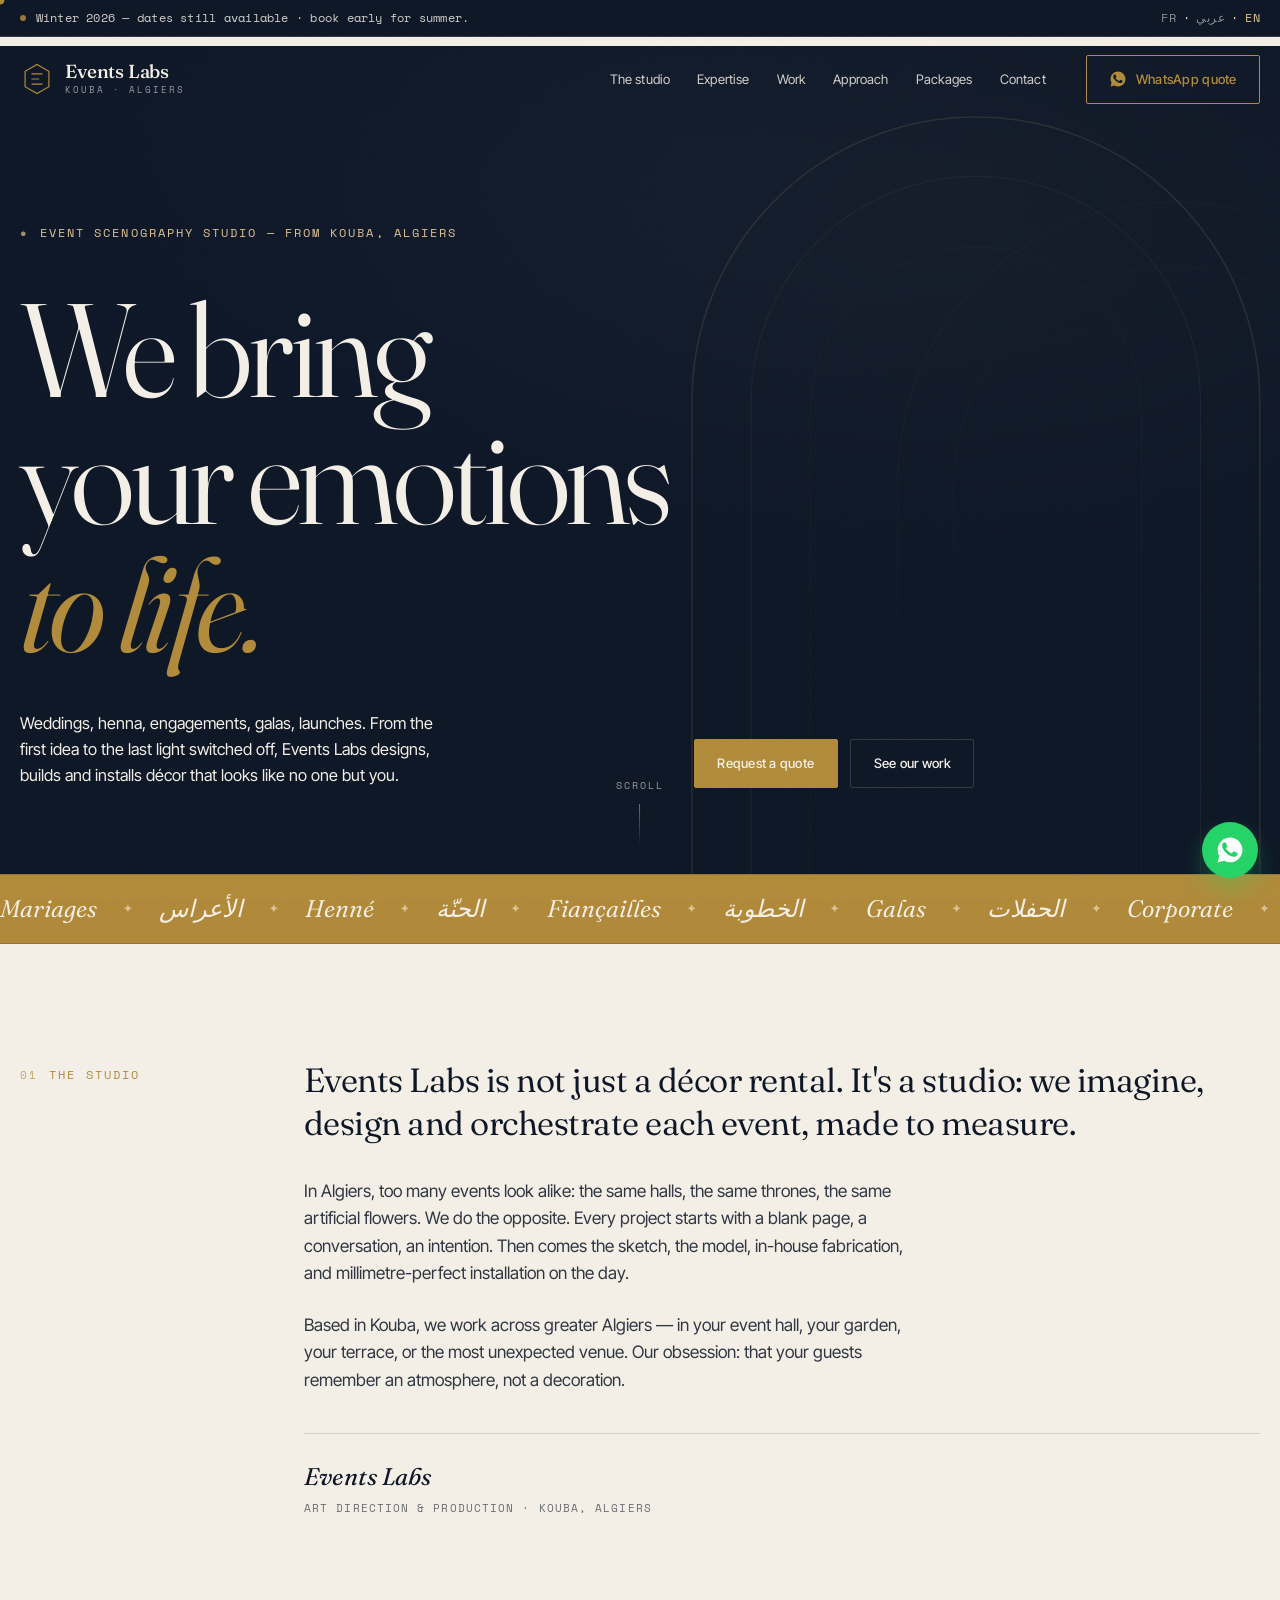
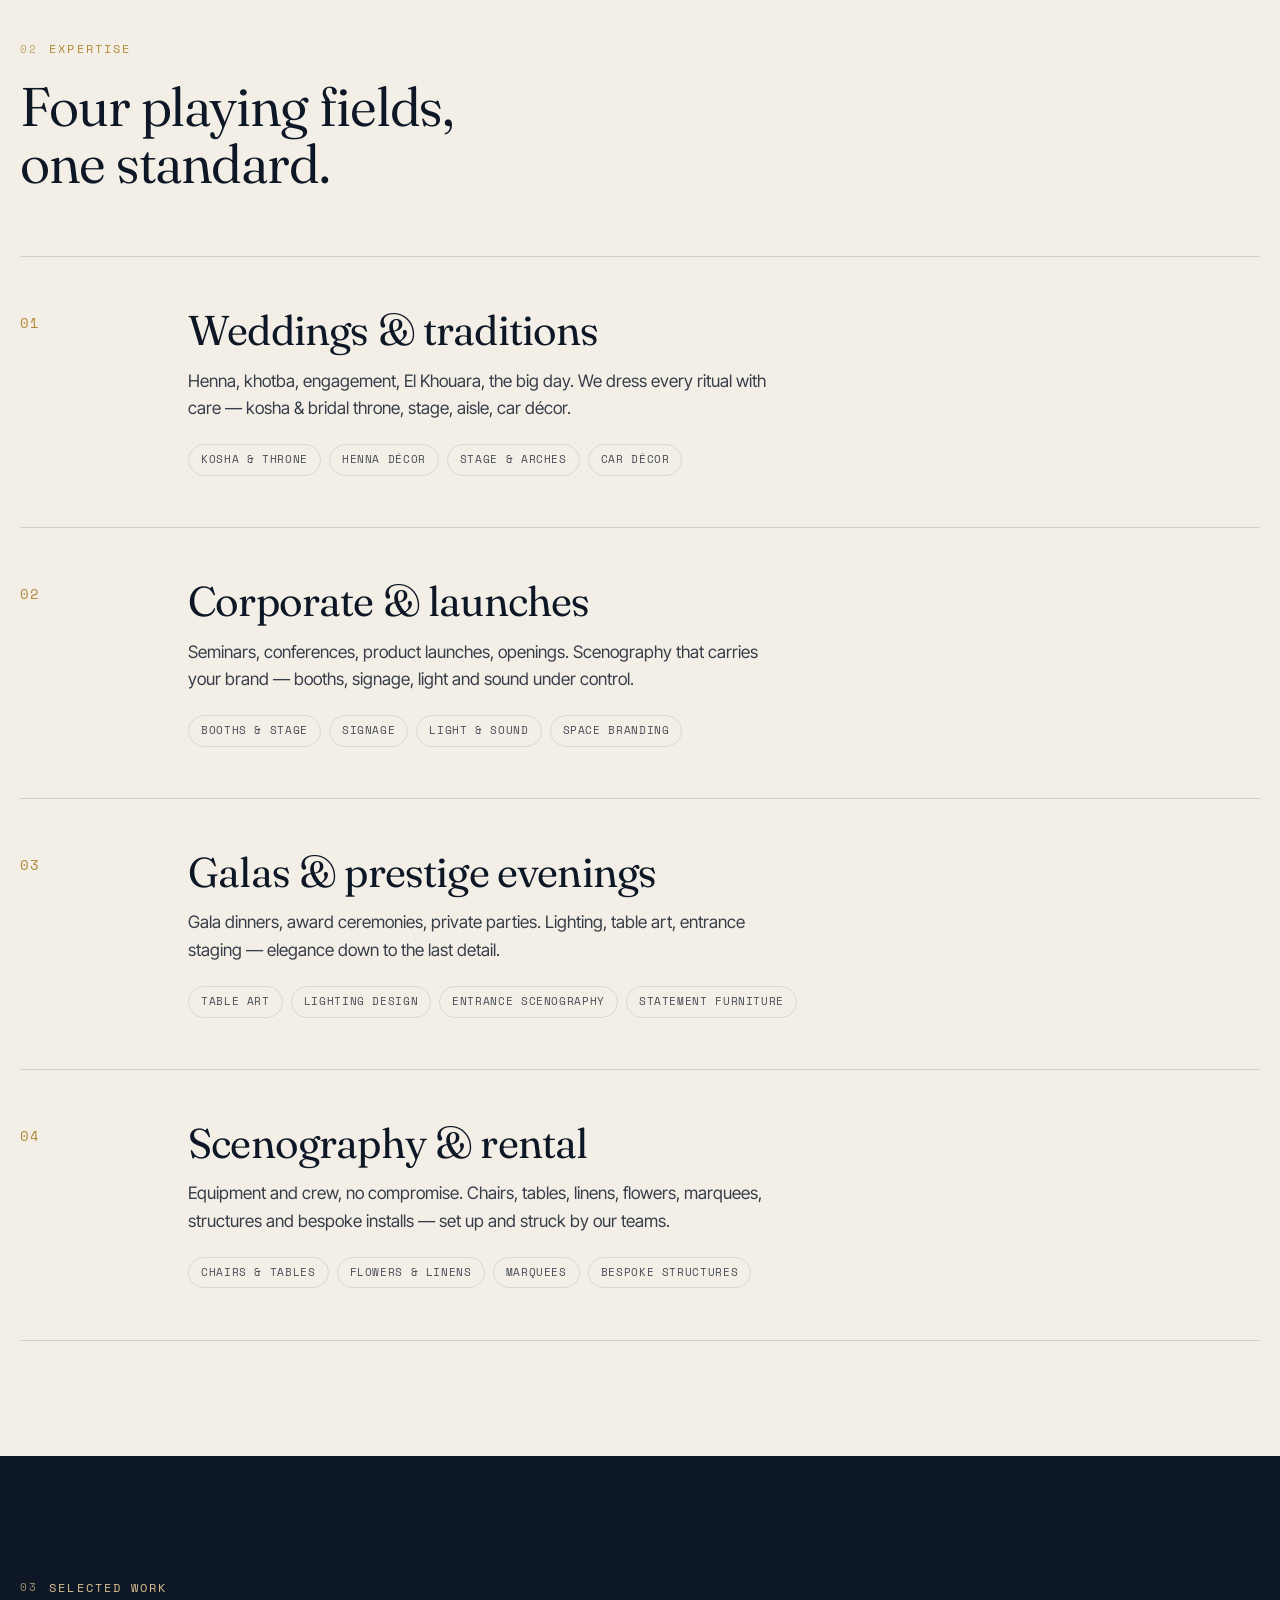
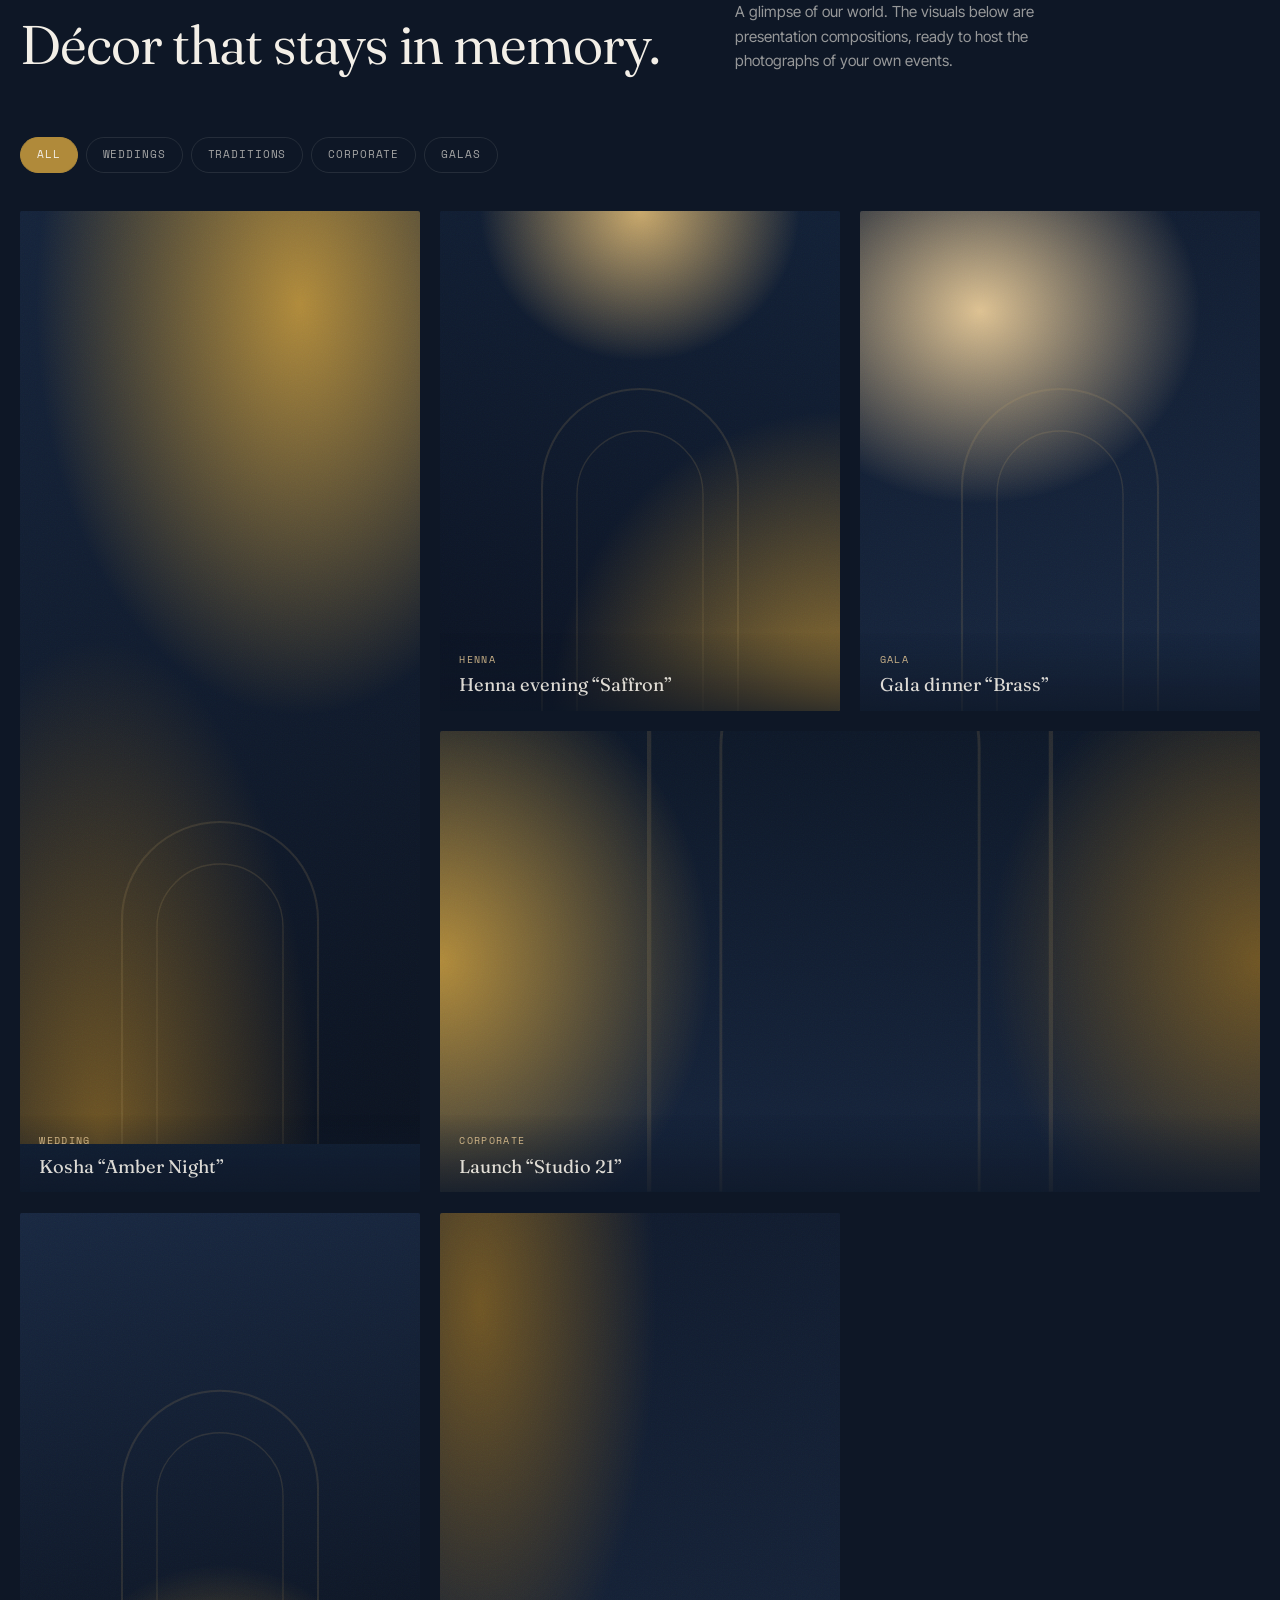
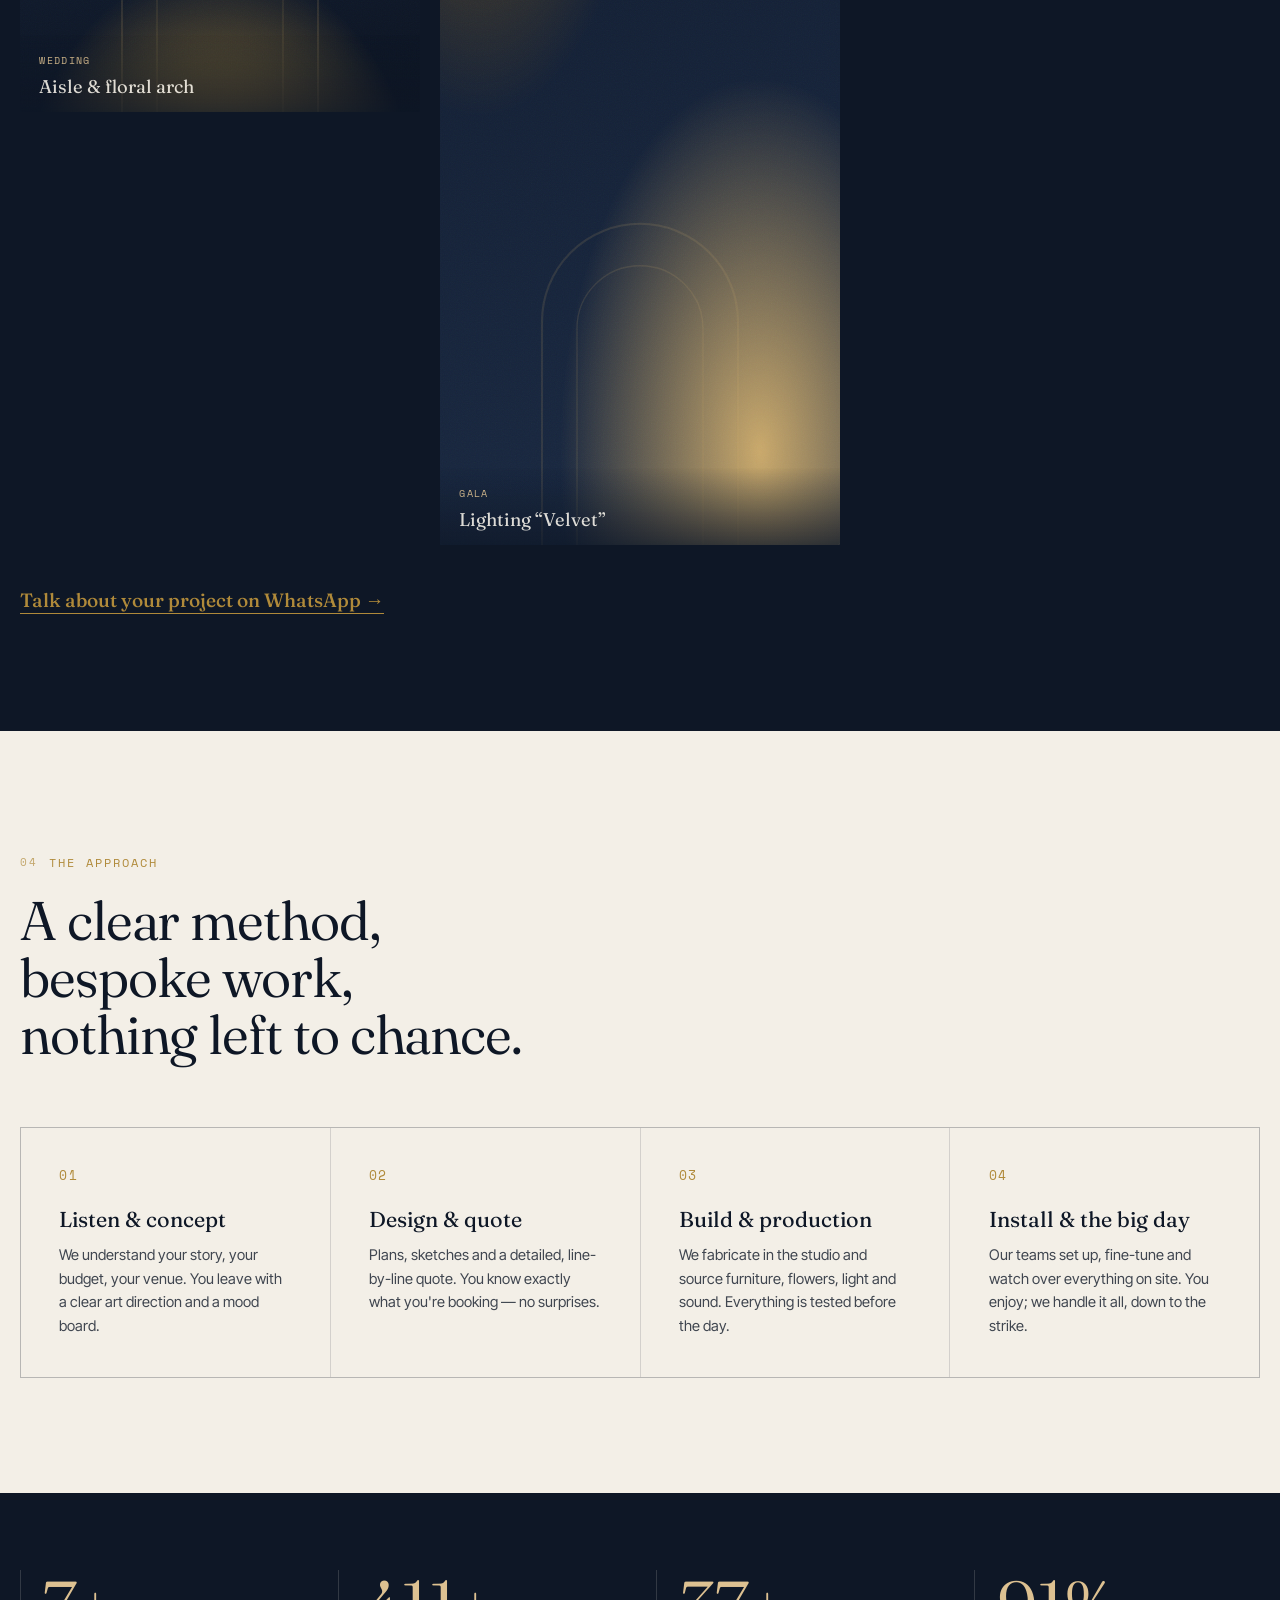
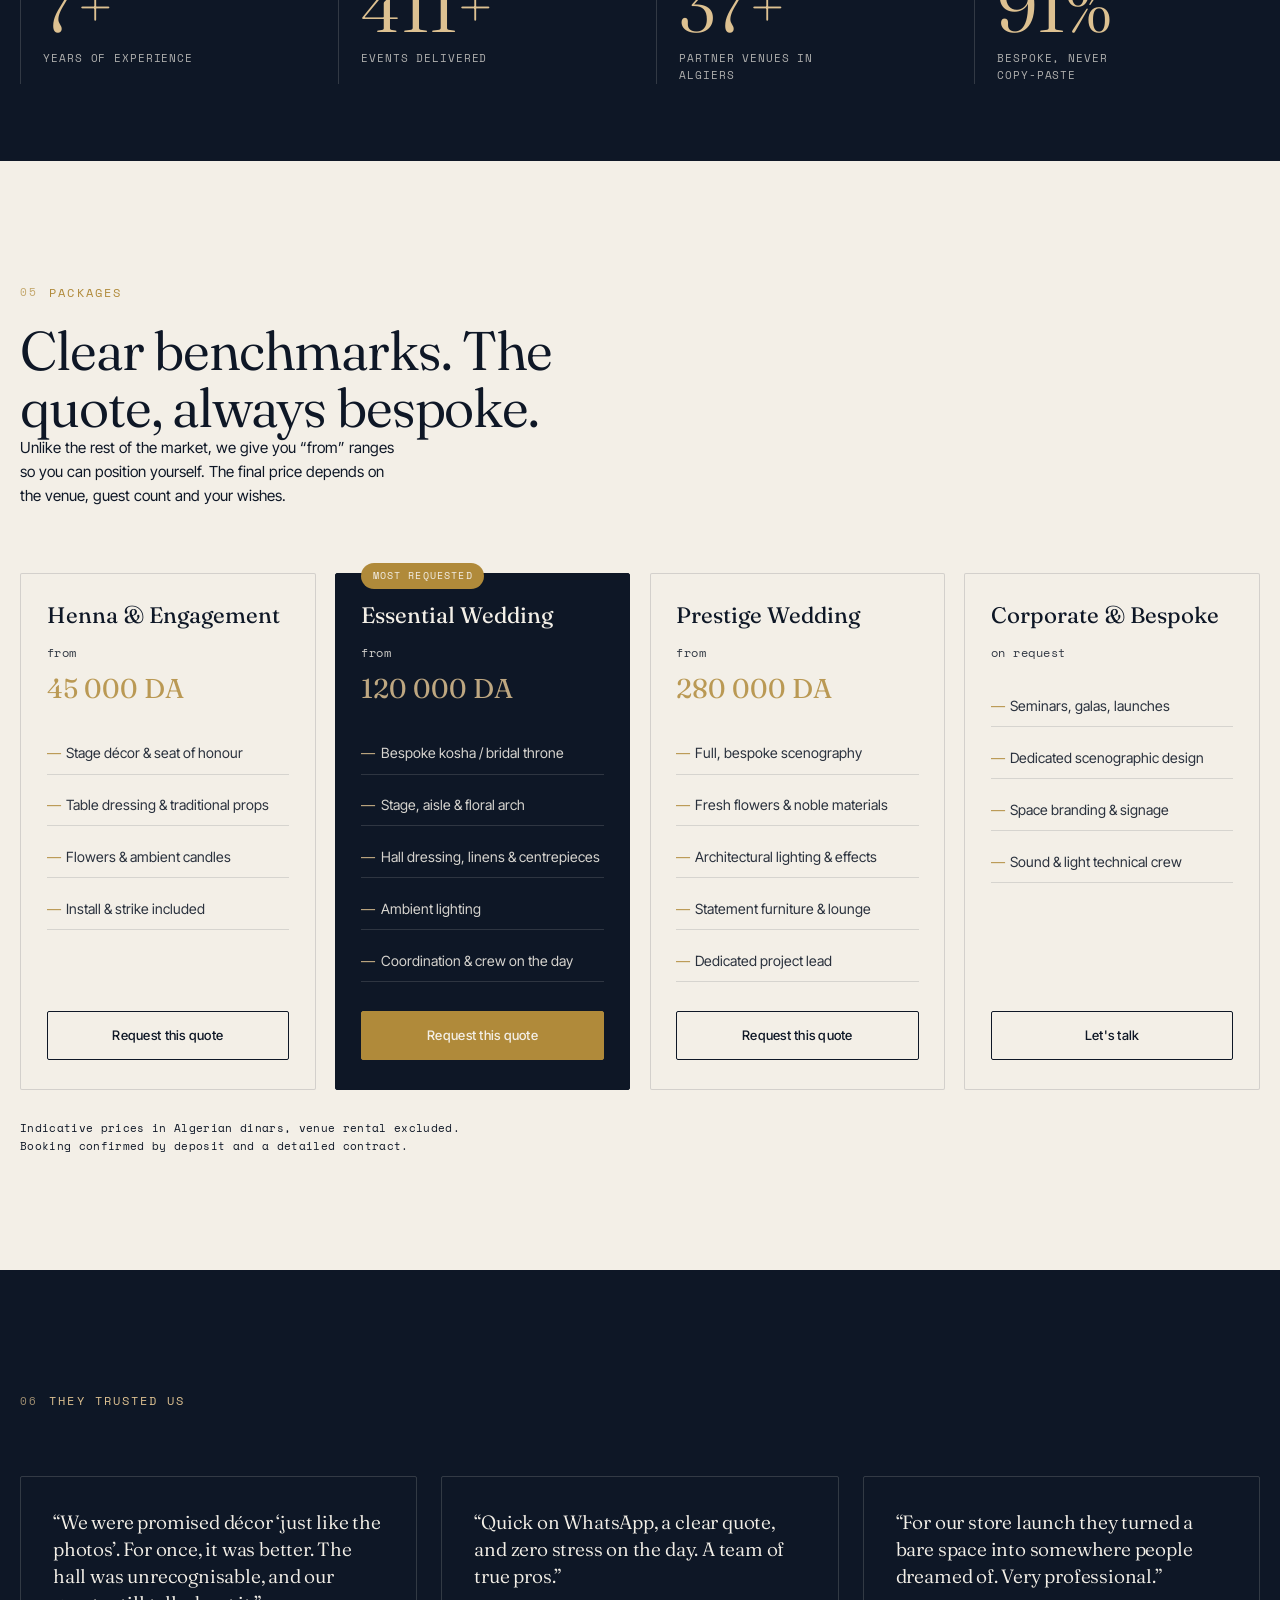
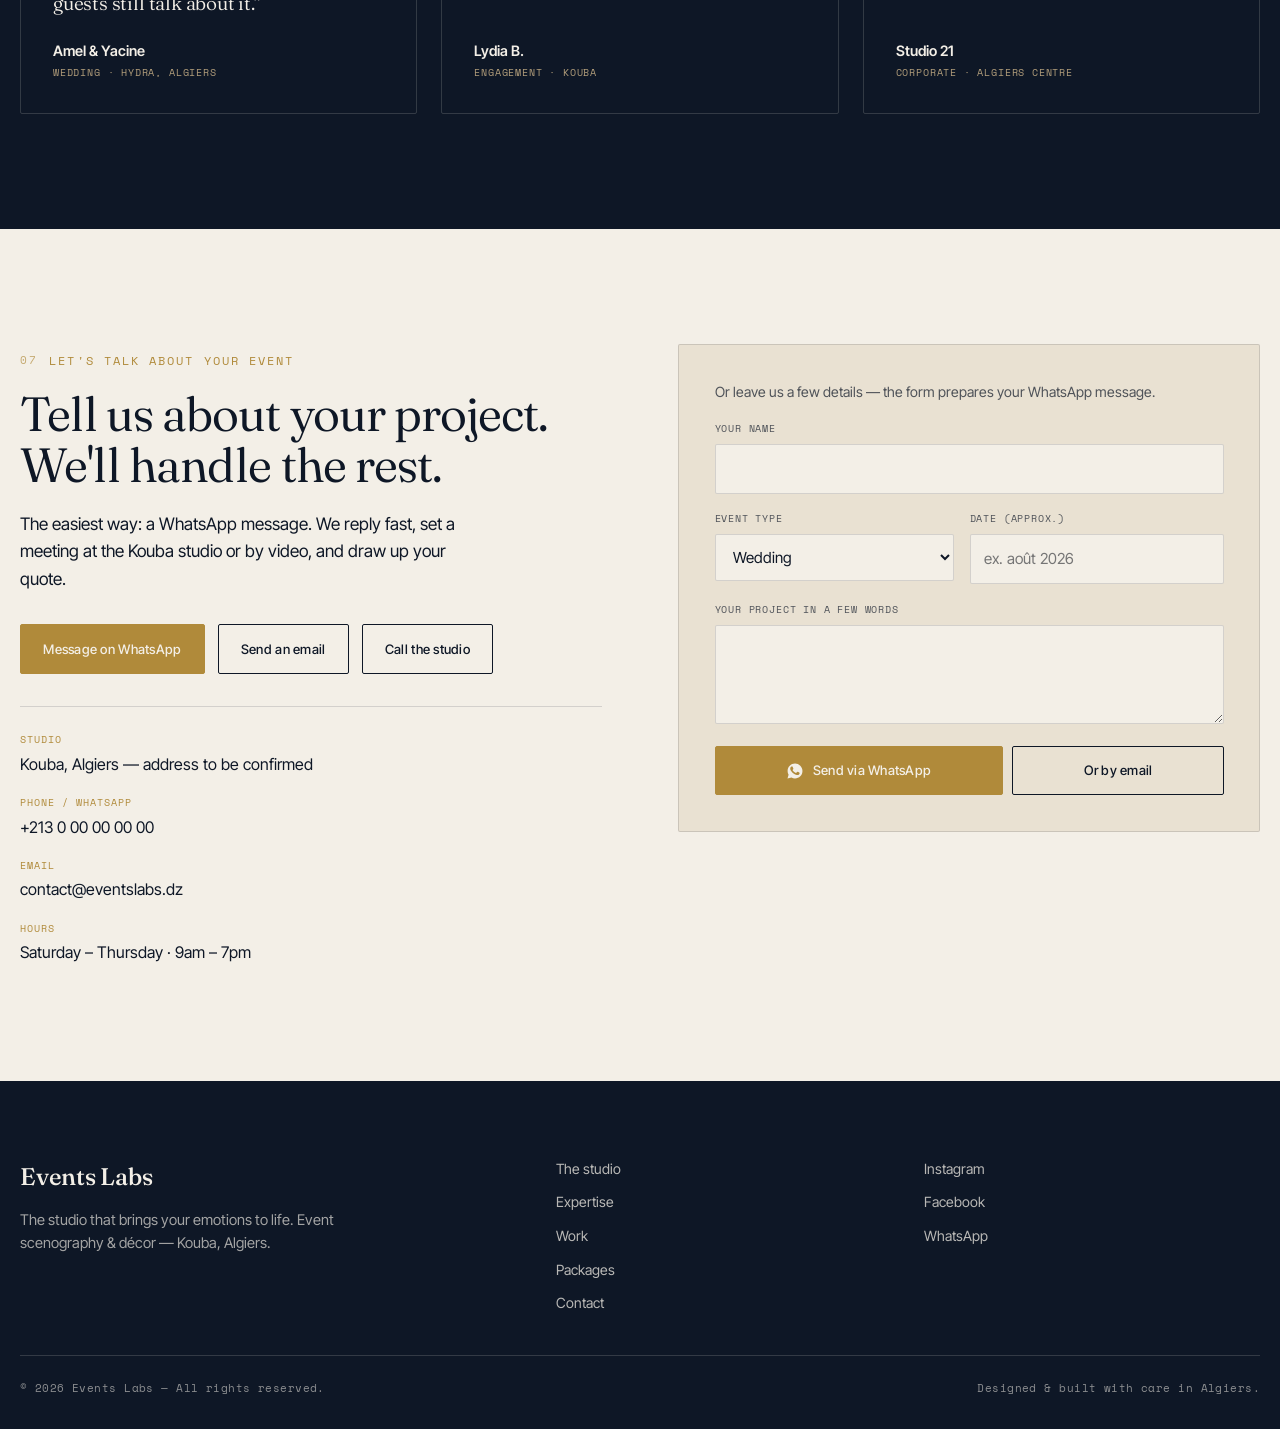
==== commit a3c6ee32: "feat: vidéos réelles dans la galerie + contact e-mail/WhatsApp - Réalisations : 6 vignettes en court" ====
--- a/index.html
+++ b/index.html
@@ -325,7 +325,9 @@
         <div class="gallery">
           <!-- chaque .shot est un emplacement prêt à recevoir une vraie photo (voir README) -->
           <figure class="shot shot--tall reveal" data-cat="mariage" data-cursor="view" data-art="1">
-            <div class="shot__media"></div>
+            <div class="shot__media">
+              <video class="shot__video" muted loop playsinline preload="none" data-src="assets/video/work1.mp4"></video>
+            </div>
             <figcaption class="shot__cap">
               <span class="shot__cat" data-i18n="capMariage">Mariage</span>
               <span class="shot__name" data-i18n="proj1">Kosha « Nuit d'ambre »</span>
@@ -333,7 +335,9 @@
           </figure>
 
           <figure class="shot reveal" data-cat="tradition" data-cursor="view" data-art="2">
-            <div class="shot__media"></div>
+            <div class="shot__media">
+              <video class="shot__video" muted loop playsinline preload="none" data-src="assets/video/work2.mp4"></video>
+            </div>
             <figcaption class="shot__cap">
               <span class="shot__cat" data-i18n="capTradition">Henné</span>
               <span class="shot__name" data-i18n="proj2">Soirée henné « Safran »</span>
@@ -341,7 +345,9 @@
           </figure>
 
           <figure class="shot reveal" data-cat="gala" data-cursor="view" data-art="3">
-            <div class="shot__media"></div>
+            <div class="shot__media">
+              <video class="shot__video" muted loop playsinline preload="none" data-src="assets/video/work3.mp4"></video>
+            </div>
             <figcaption class="shot__cap">
               <span class="shot__cat" data-i18n="capGala">Gala</span>
               <span class="shot__name" data-i18n="proj3">Dîner de gala « Laiton »</span>
@@ -349,7 +355,9 @@
           </figure>
 
           <figure class="shot shot--wide reveal" data-cat="corporate" data-cursor="view" data-art="4">
-            <div class="shot__media"></div>
+            <div class="shot__media">
+              <video class="shot__video" muted loop playsinline preload="none" data-src="assets/video/work4.mp4"></video>
+            </div>
             <figcaption class="shot__cap">
               <span class="shot__cat" data-i18n="capCorporate">Corporate</span>
               <span class="shot__name" data-i18n="proj4">Lancement « Studio 21 »</span>
@@ -357,7 +365,9 @@
           </figure>
 
           <figure class="shot reveal" data-cat="mariage" data-cursor="view" data-art="5">
-            <div class="shot__media"></div>
+            <div class="shot__media">
+              <video class="shot__video" muted loop playsinline preload="none" data-src="assets/video/work5.mp4"></video>
+            </div>
             <figcaption class="shot__cap">
               <span class="shot__cat" data-i18n="capMariage">Mariage</span>
               <span class="shot__name" data-i18n="proj5">Allée & arche florale</span>
@@ -365,7 +375,9 @@
           </figure>
 
           <figure class="shot shot--tall reveal" data-cat="gala" data-cursor="view" data-art="6">
-            <div class="shot__media"></div>
+            <div class="shot__media">
+              <video class="shot__video" muted loop playsinline preload="none" data-src="assets/video/work6.mp4"></video>
+            </div>
             <figcaption class="shot__cap">
               <span class="shot__cat" data-i18n="capGala">Soirée</span>
               <span class="shot__name" data-i18n="proj6">Mise en lumière « Velours »</span>
@@ -533,6 +545,7 @@
 
           <div class="contact__actions reveal">
             <a class="btn btn--solid" data-wa href="#"><span data-i18n="ctaWa">Écrire sur WhatsApp</span></a>
+            <a class="btn btn--ghost" data-mail href="#"><span data-i18n="ctaEmail">Envoyer un e-mail</span></a>
             <a class="btn btn--ghost" data-call href="#"><span data-i18n="ctaCall">Appeler l'atelier</span></a>
           </div>
 
@@ -582,10 +595,13 @@
             <label for="f-msg" data-i18n="fMsg">Votre projet en quelques mots</label>
             <textarea id="f-msg" name="msg" rows="3"></textarea>
           </div>
+          <div class="form__actions">
           <button class="btn btn--solid form__submit" type="submit">
             <svg viewBox="0 0 24 24" class="ico-wa" aria-hidden="true"><path fill="currentColor" d="M12.04 2C6.58 2 2.13 6.45 2.13 11.91c0 1.75.46 3.45 1.32 4.95L2 22l5.25-1.38a9.9 9.9 0 0 0 4.79 1.22h.01c5.46 0 9.91-4.45 9.91-9.91 0-2.65-1.03-5.14-2.9-7.01A9.82 9.82 0 0 0 12.04 2Zm5.8 14.07c-.25.69-1.43 1.32-1.96 1.37-.5.05-1.14.21-3.7-.79-3.12-1.23-5.1-4.42-5.26-4.63-.15-.21-1.25-1.66-1.25-3.17 0-1.51.79-2.25 1.07-2.56.28-.31.61-.39.81-.39.2 0 .41 0 .58.01.19.01.44-.07.69.53.25.61.86 2.12.93 2.27.07.15.12.33.02.53-.1.21-.15.33-.3.51-.15.18-.32.4-.45.54-.15.15-.31.31-.13.62.18.31.79 1.31 1.7 2.12 1.17 1.04 2.16 1.36 2.47 1.51.31.15.49.13.67-.08.18-.21.77-.9.98-1.21.21-.31.41-.26.69-.15.28.1 1.78.84 2.08.99.31.15.51.23.59.36.07.13.07.74-.18 1.43Z"/></svg>
             <span data-i18n="formSubmit">Envoyer sur WhatsApp</span>
           </button>
+          <button class="btn btn--ghost form__submit" type="button" id="quoteMail"><span data-i18n="formSubmitMail">Ou par e-mail</span></button>
+          </div>
         </form>
       </div>
     </section>
--- a/assets/css/styles.css
+++ b/assets/css/styles.css
@@ -359,6 +359,12 @@
 .shot__cat { font-family: var(--mono); font-size: .6rem; letter-spacing: .14em; text-transform: uppercase; color: var(--champagne-soft); }
 .shot__name { font-family: var(--serif); font-size: 1.15rem; font-weight: 400; }
 .shot.is-hidden { display: none; }
+
+/* Médias des vignettes : vidéo (ou photo) qui remplit la tuile.
+   La vidéo apparaît en fondu une fois lancée ; le dégradé sert de placeholder. */
+.shot__video, .shot__media img { position: absolute; inset: 0; width: 100%; height: 100%; object-fit: cover; }
+.shot__video { opacity: 0; transition: opacity .9s var(--ease); }
+.shot__video.is-playing { opacity: 1; }
 
 /* Compositions « œuvres » (placeholders prêts pour vraies photos) */
 .shot__media { background-color: var(--ink-soft); }
@@ -476,6 +482,8 @@
 }
 .field input:focus, .field select:focus, .field textarea:focus { outline: none; border-color: var(--gold); }
 .field textarea { resize: vertical; }
+.form__actions { display: flex; flex-wrap: wrap; gap: .6rem; margin-top: .3rem; }
+.form__actions .form__submit { margin-top: 0; flex: 1 1 auto; }
 .form__submit { justify-content: center; margin-top: .3rem; }
 
 /* =========================================================================
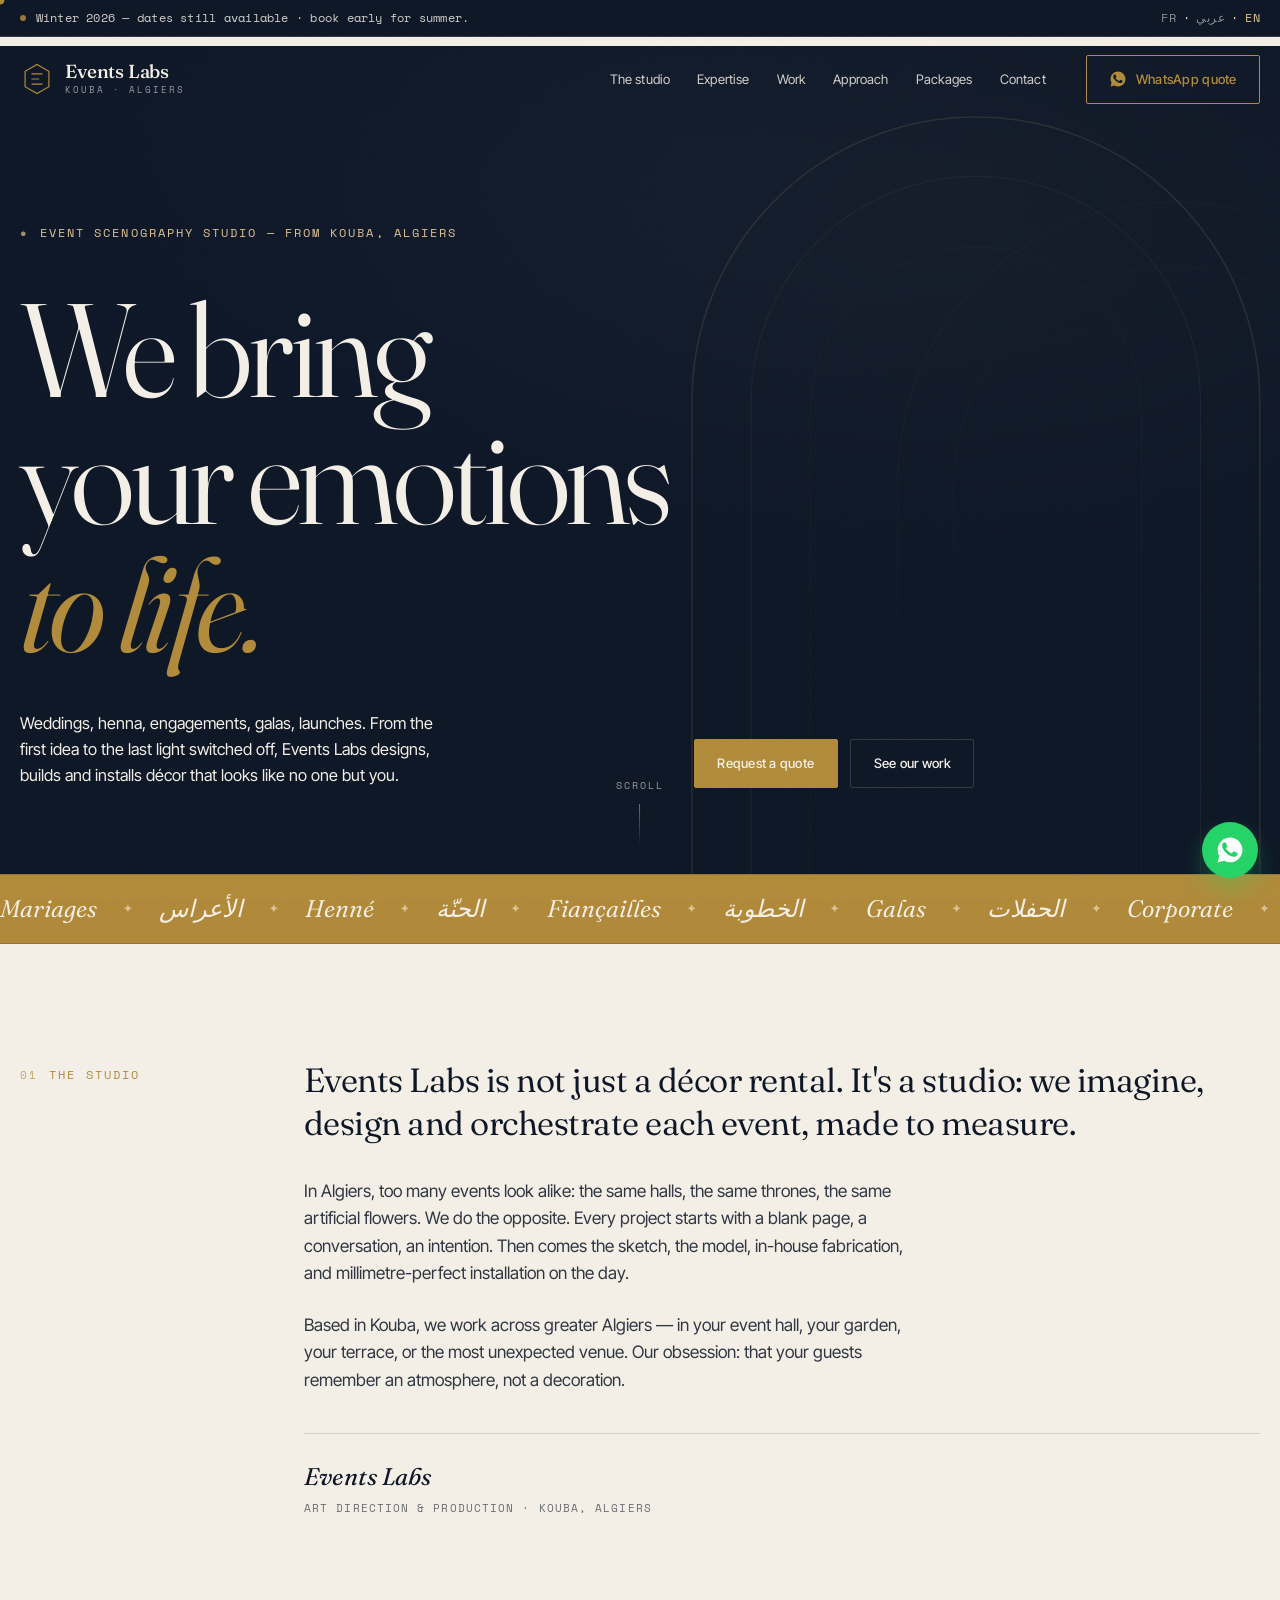
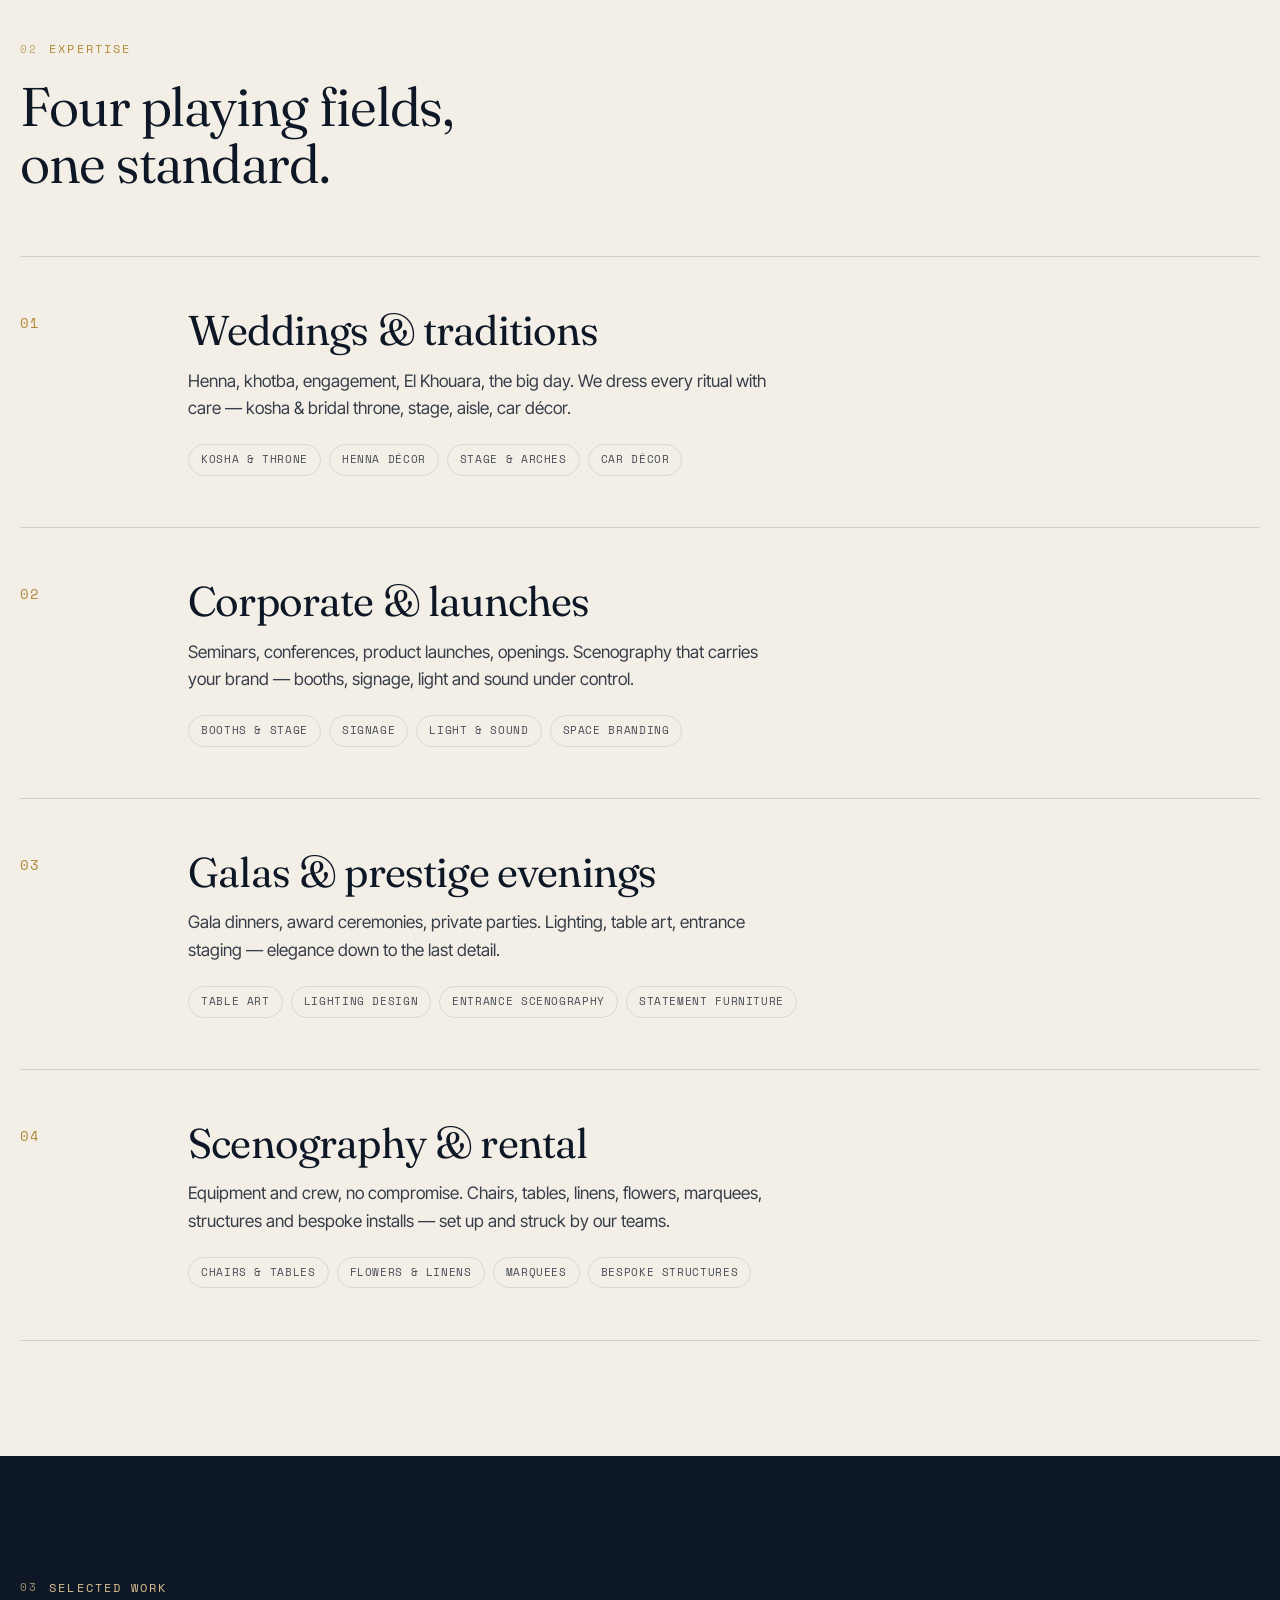
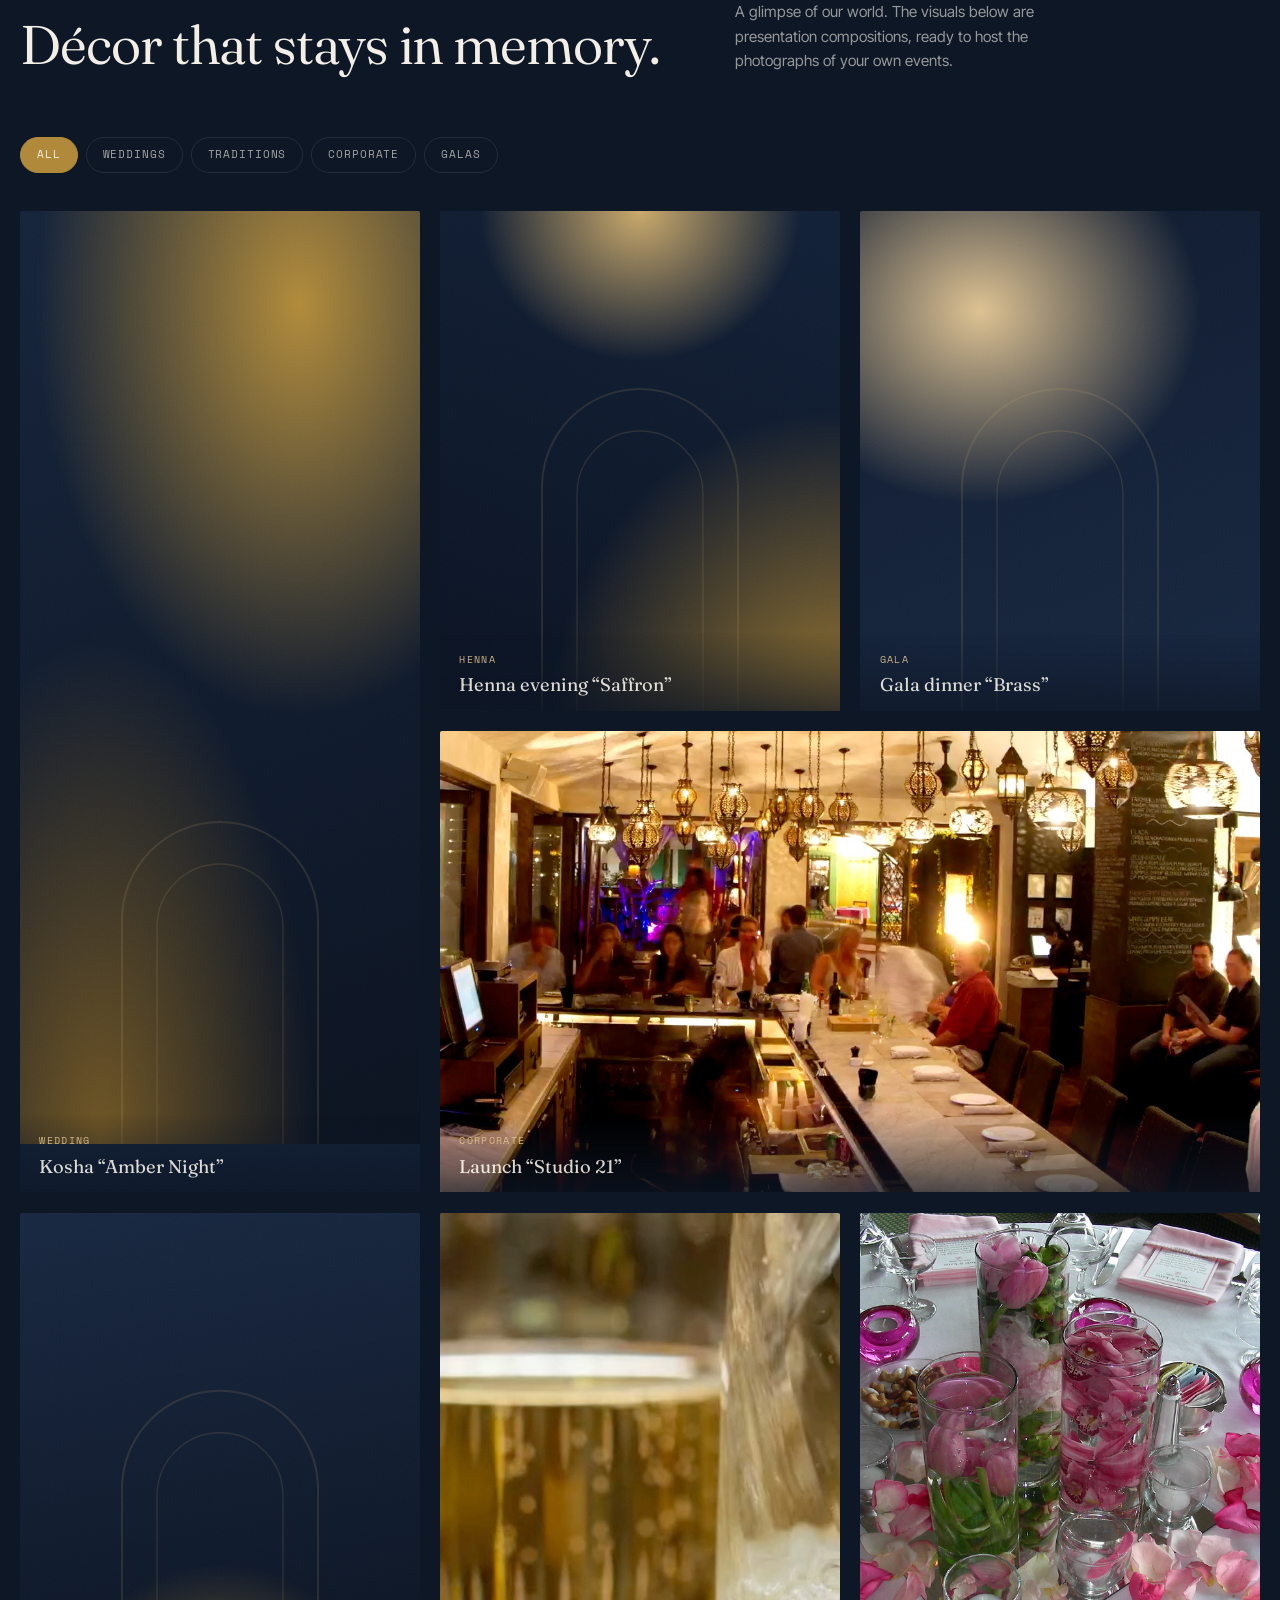
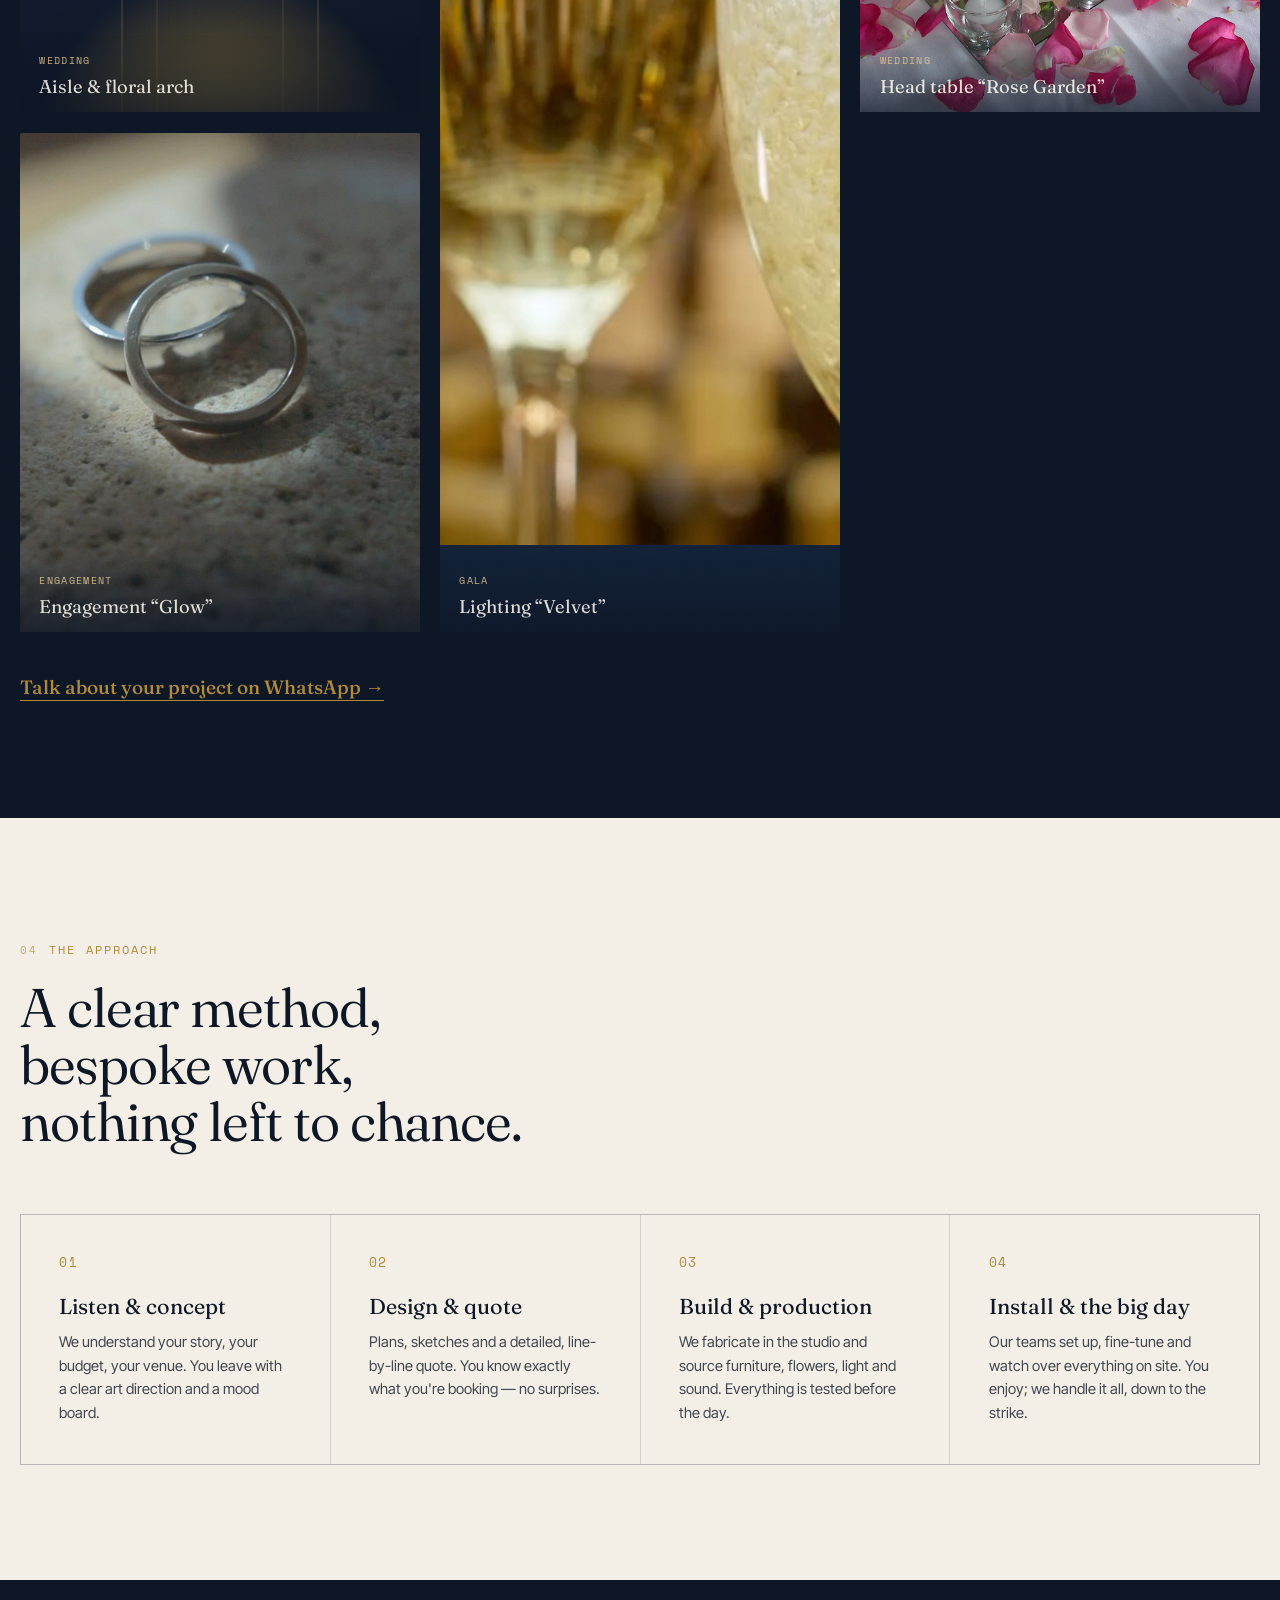
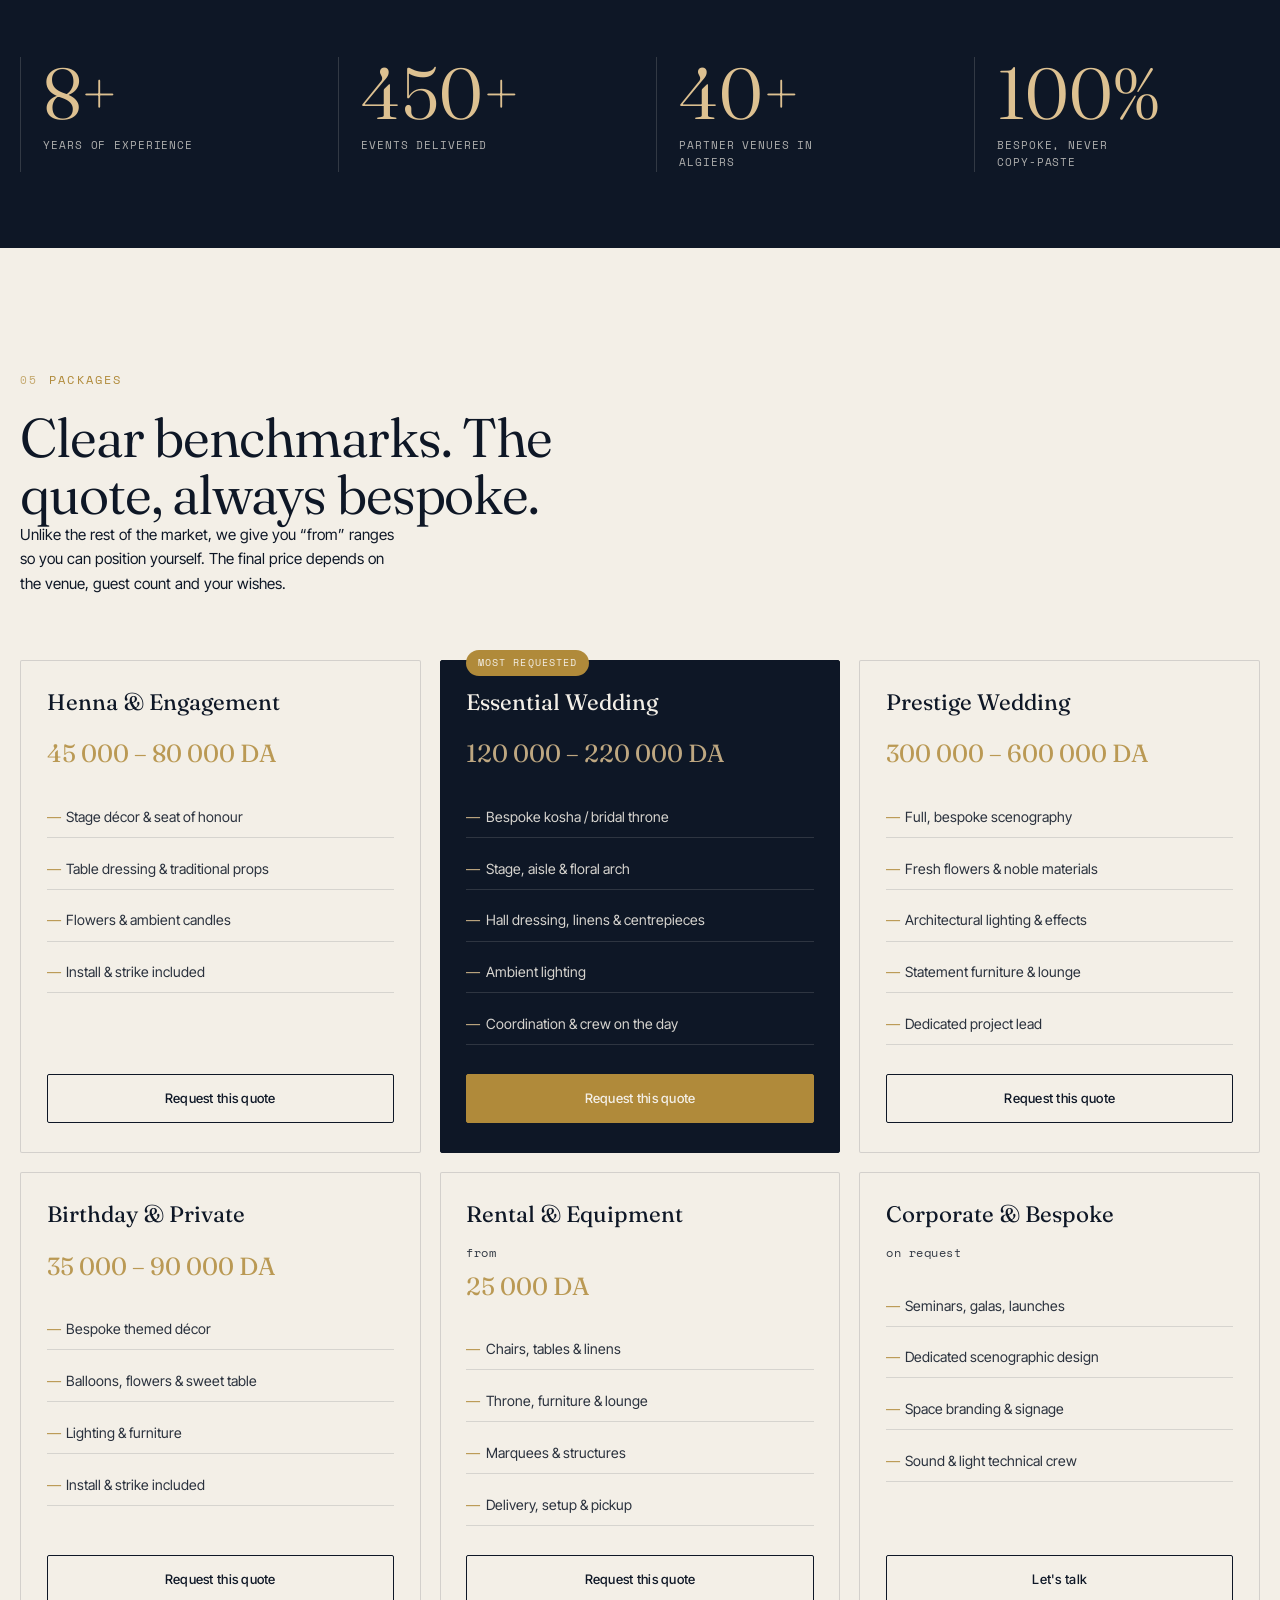
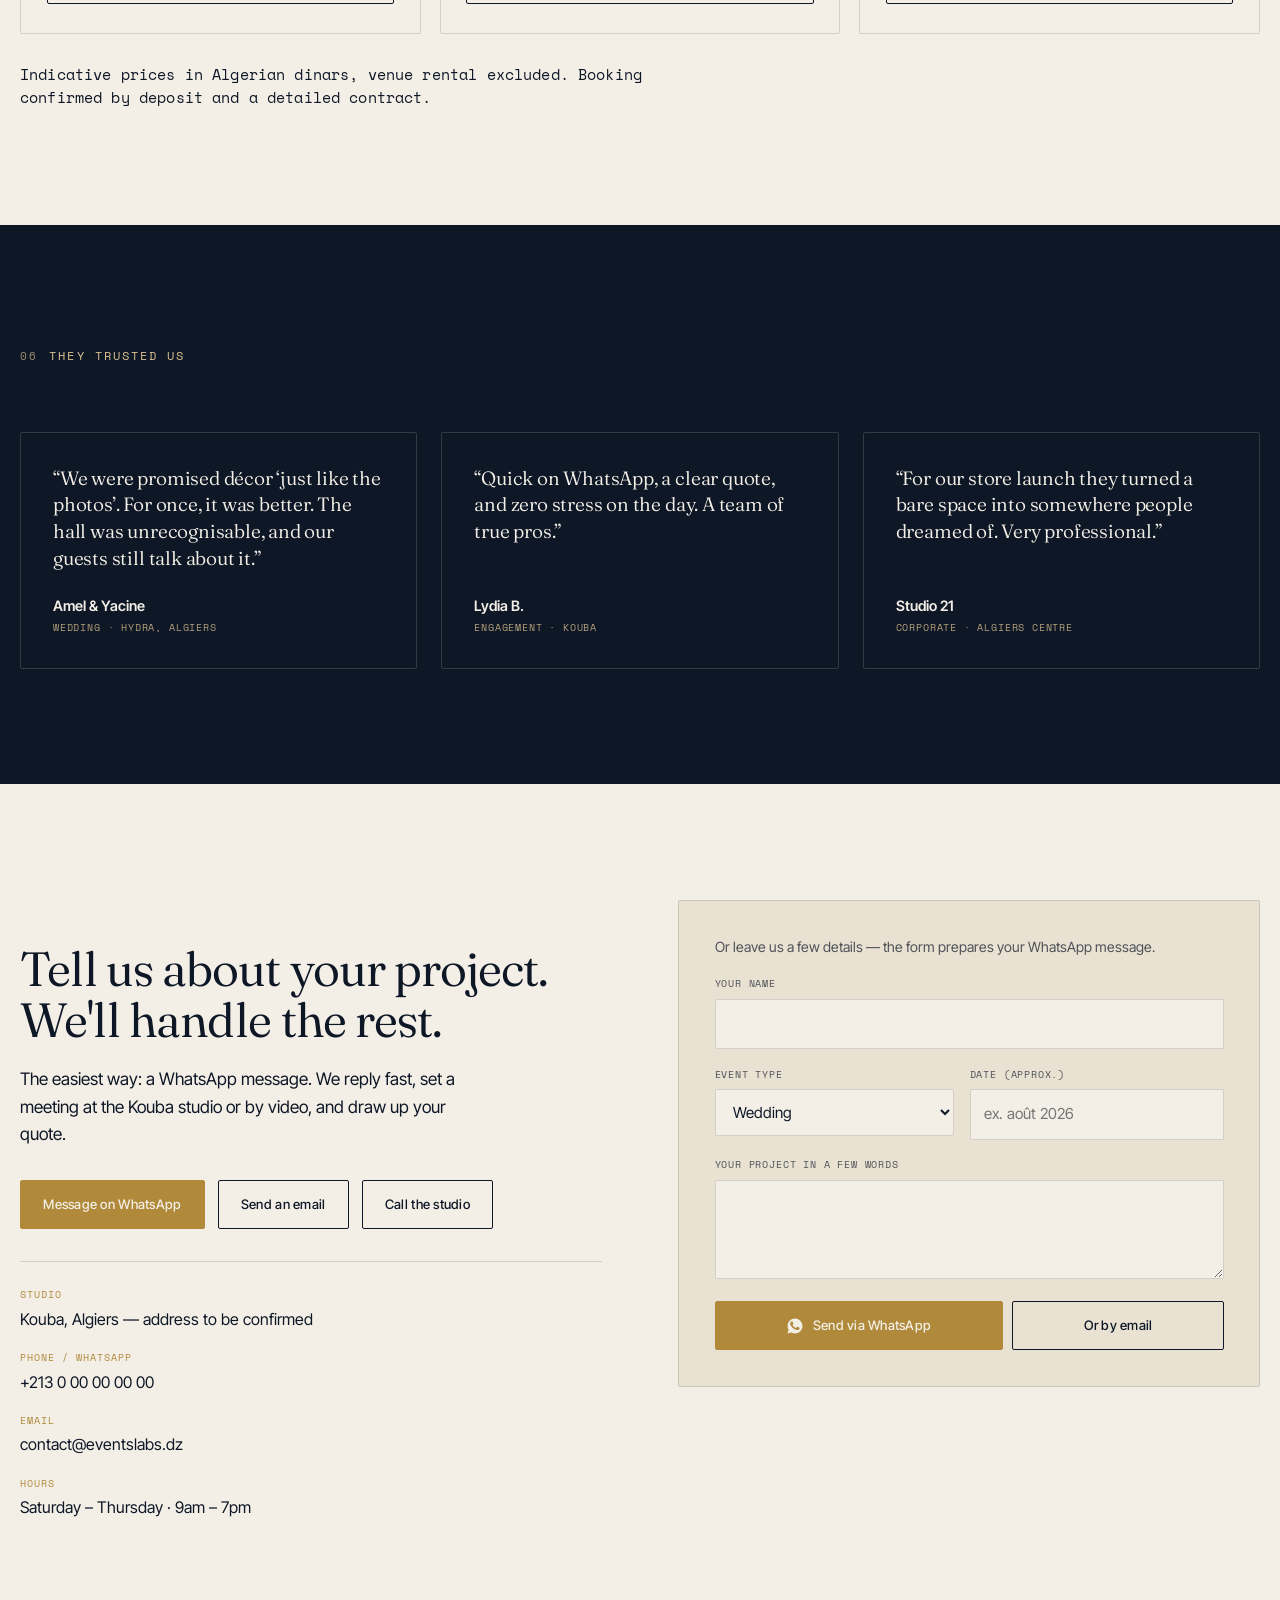
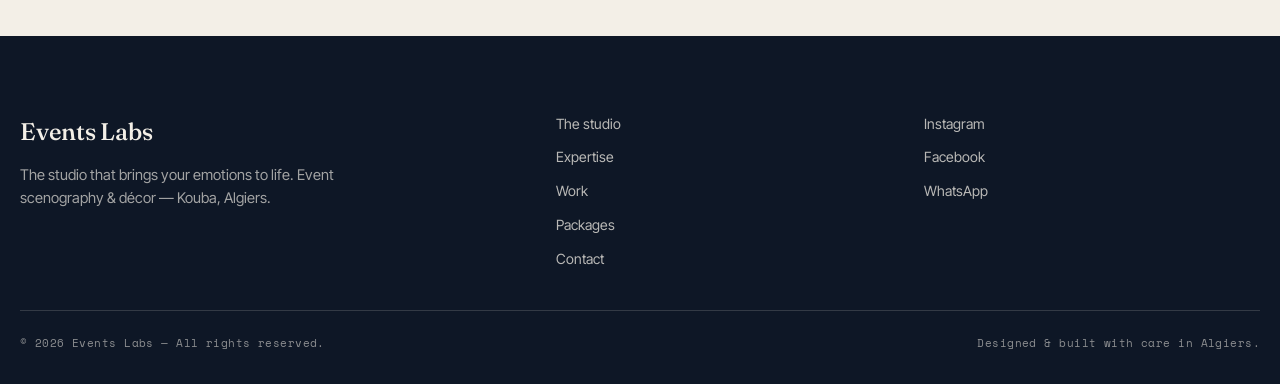
==== commit e1dd3fbf: "feat(réalisations+formules): photos sur 4 vignettes, +2 réas, fourchettes de prix Réalisations : - S" ====
--- a/index.html
+++ b/index.html
@@ -356,7 +356,7 @@
 
           <figure class="shot shot--wide reveal" data-cat="corporate" data-cursor="view" data-art="4">
             <div class="shot__media">
-              <video class="shot__video" muted loop playsinline preload="none" data-src="assets/video/work4.mp4"></video>
+              <img src="assets/img/realisations/corp.jpg" alt="Lancement événementiel — lieu & lumières" loading="lazy" />
             </div>
             <figcaption class="shot__cap">
               <span class="shot__cat" data-i18n="capCorporate">Corporate</span>
@@ -376,11 +376,31 @@
 
           <figure class="shot shot--tall reveal" data-cat="gala" data-cursor="view" data-art="6">
             <div class="shot__media">
-              <video class="shot__video" muted loop playsinline preload="none" data-src="assets/video/work6.mp4"></video>
+              <img src="assets/img/realisations/gala.jpg" alt="Coupes de champagne — soirée de gala" loading="lazy" />
             </div>
             <figcaption class="shot__cap">
               <span class="shot__cat" data-i18n="capGala">Soirée</span>
               <span class="shot__name" data-i18n="proj6">Mise en lumière « Velours »</span>
+            </figcaption>
+          </figure>
+
+          <figure class="shot reveal" data-cat="mariage" data-cursor="view">
+            <div class="shot__media">
+              <img src="assets/img/realisations/wed.jpg" alt="Centre de table fleuri" loading="lazy" />
+            </div>
+            <figcaption class="shot__cap">
+              <span class="shot__cat" data-i18n="capMariage">Mariage</span>
+              <span class="shot__name" data-i18n="proj7">Table d'honneur « Roseraie »</span>
+            </figcaption>
+          </figure>
+
+          <figure class="shot reveal" data-cat="tradition" data-cursor="view">
+            <div class="shot__media">
+              <img src="assets/img/realisations/fianc.jpg" alt="Alliances — fiançailles" loading="lazy" />
+            </div>
+            <figcaption class="shot__cap">
+              <span class="shot__cat" data-i18n="capFiancailles">Fiançailles</span>
+              <span class="shot__name" data-i18n="proj8">Fiançailles « Éclat »</span>
             </figcaption>
           </figure>
         </div>
@@ -458,7 +478,7 @@
         <div class="plans">
           <article class="plan reveal">
             <h3 class="plan__name" data-i18n="plan1Name">Henné & Fiançailles</h3>
-            <p class="plan__from"><span data-i18n="from">à partir de</span> <strong>45 000 DA</strong></p>
+            <p class="plan__from"><strong>45 000 – 80 000 DA</strong></p>
             <ul class="plan__feats">
               <li data-i18n="plan1f1">Décor de scène & assise d'honneur</li>
               <li data-i18n="plan1f2">Habillage table & accessoires traditionnels</li>
@@ -471,7 +491,7 @@
           <article class="plan plan--feature reveal">
             <span class="plan__badge" data-i18n="planPop">Le plus demandé</span>
             <h3 class="plan__name" data-i18n="plan2Name">Mariage Essentiel</h3>
-            <p class="plan__from"><span data-i18n="from">à partir de</span> <strong>120 000 DA</strong></p>
+            <p class="plan__from"><strong>120 000 – 220 000 DA</strong></p>
             <ul class="plan__feats">
               <li data-i18n="plan2f1">Kosha / trône des mariés sur-mesure</li>
               <li data-i18n="plan2f2">Scène, allée & arche florale</li>
@@ -484,13 +504,37 @@
 
           <article class="plan reveal">
             <h3 class="plan__name" data-i18n="plan3Name">Mariage Prestige</h3>
-            <p class="plan__from"><span data-i18n="from">à partir de</span> <strong>280 000 DA</strong></p>
+            <p class="plan__from"><strong>300 000 – 600 000 DA</strong></p>
             <ul class="plan__feats">
               <li data-i18n="plan3f1">Scénographie complète & sur-mesure</li>
               <li data-i18n="plan3f2">Fleurs naturelles & matières nobles</li>
               <li data-i18n="plan3f3">Lumière architecturale & effets</li>
               <li data-i18n="plan3f4">Mobilier d'exception & lounge</li>
               <li data-i18n="plan3f5">Chef de projet dédié</li>
+            </ul>
+            <a class="btn btn--ghost plan__btn" data-wa href="#contact" data-i18n="planCta">Demander ce devis</a>
+          </article>
+
+          <article class="plan reveal">
+            <h3 class="plan__name" data-i18n="plan5Name">Anniversaire & Privé</h3>
+            <p class="plan__from"><strong>35 000 – 90 000 DA</strong></p>
+            <ul class="plan__feats">
+              <li data-i18n="plan5f1">Décor thématique sur-mesure</li>
+              <li data-i18n="plan5f2">Ballons, fleurs & sweet table</li>
+              <li data-i18n="plan5f3">Mise en lumière & mobilier</li>
+              <li data-i18n="plan5f4">Installation & démontage inclus</li>
+            </ul>
+            <a class="btn btn--ghost plan__btn" data-wa href="#contact" data-i18n="planCta">Demander ce devis</a>
+          </article>
+
+          <article class="plan reveal">
+            <h3 class="plan__name" data-i18n="plan6Name">Location & Matériel</h3>
+            <p class="plan__from"><span data-i18n="from">à partir de</span> <strong>25 000 DA</strong></p>
+            <ul class="plan__feats">
+              <li data-i18n="plan6f1">Chaises, tables & nappage</li>
+              <li data-i18n="plan6f2">Trône, mobilier & lounge</li>
+              <li data-i18n="plan6f3">Chapiteaux & structures</li>
+              <li data-i18n="plan6f4">Livraison, montage & reprise</li>
             </ul>
             <a class="btn btn--ghost plan__btn" data-wa href="#contact" data-i18n="planCta">Demander ce devis</a>
           </article>
--- a/assets/css/styles.css
+++ b/assets/css/styles.css
@@ -423,7 +423,7 @@
    FORMULES
    ========================================================================= */
 .pricing { background: var(--paper); }
-.plans { display: grid; grid-template-columns: repeat(4, 1fr); gap: 1.2rem; align-items: stretch; }
+.plans { display: grid; grid-template-columns: repeat(3, 1fr); gap: 1.2rem; align-items: stretch; }
 .plan {
   border: 1px solid var(--line-light); border-radius: var(--radius); padding: 1.8rem 1.6rem;
   display: flex; flex-direction: column; gap: 1rem; background: var(--paper);
@@ -435,7 +435,8 @@
 .plan__badge { position: absolute; top: -11px; inset-inline-start: 1.6rem; background: var(--gold); color: var(--paper); font-family: var(--mono); font-size: .6rem; letter-spacing: .12em; text-transform: uppercase; padding: .35rem .7rem; border-radius: 100px; }
 .plan__name { font-family: var(--serif); font-weight: 420; font-size: 1.4rem; line-height: 1.1; }
 .plan__from { font-family: var(--mono); font-size: .78rem; letter-spacing: .04em; opacity: .85; }
-.plan__from strong { display: block; font-family: var(--serif); font-size: 1.7rem; font-weight: 400; letter-spacing: 0; color: var(--gold); margin-top: .25rem; }
+.plan__from strong { display: block; font-family: var(--serif); font-size: 1.55rem; font-weight: 400; letter-spacing: 0; color: var(--gold); margin-top: .25rem; }
+[dir="rtl"] .plan__from strong { direction: ltr; text-align: right; }
 .plan--feature .plan__from strong { color: var(--champagne-soft); }
 .plan__feats { display: flex; flex-direction: column; gap: .65rem; margin-block: .4rem auto; }
 .plan__feats li { font-size: .88rem; line-height: 1.4; padding-block: .65rem; border-bottom: 1px solid var(--line-light); padding-inline-start: 1.2rem; position: relative; opacity: .88; }
@@ -443,7 +444,7 @@
 .plan--feature .plan__feats li::before { color: var(--champagne-soft); }
 .plan__btn { margin-top: .8rem; justify-content: center; }
 .plan--feature .btn--ghost { border-color: var(--line-dark); color: var(--paper); }
-.pricing__legal { margin-top: 1.8rem; font-family: var(--mono); font-size: .7rem; letter-spacing: .03em; opacity: .55; max-width: 70ch; }
+.pricing__legal { margin-top: 1.8rem; font-family: var(--mono); font-size: .92rem; line-height: 1.6; letter-spacing: .01em; opacity: .72; max-width: 72ch; }
 
 /* =========================================================================
    TÉMOIGNAGES
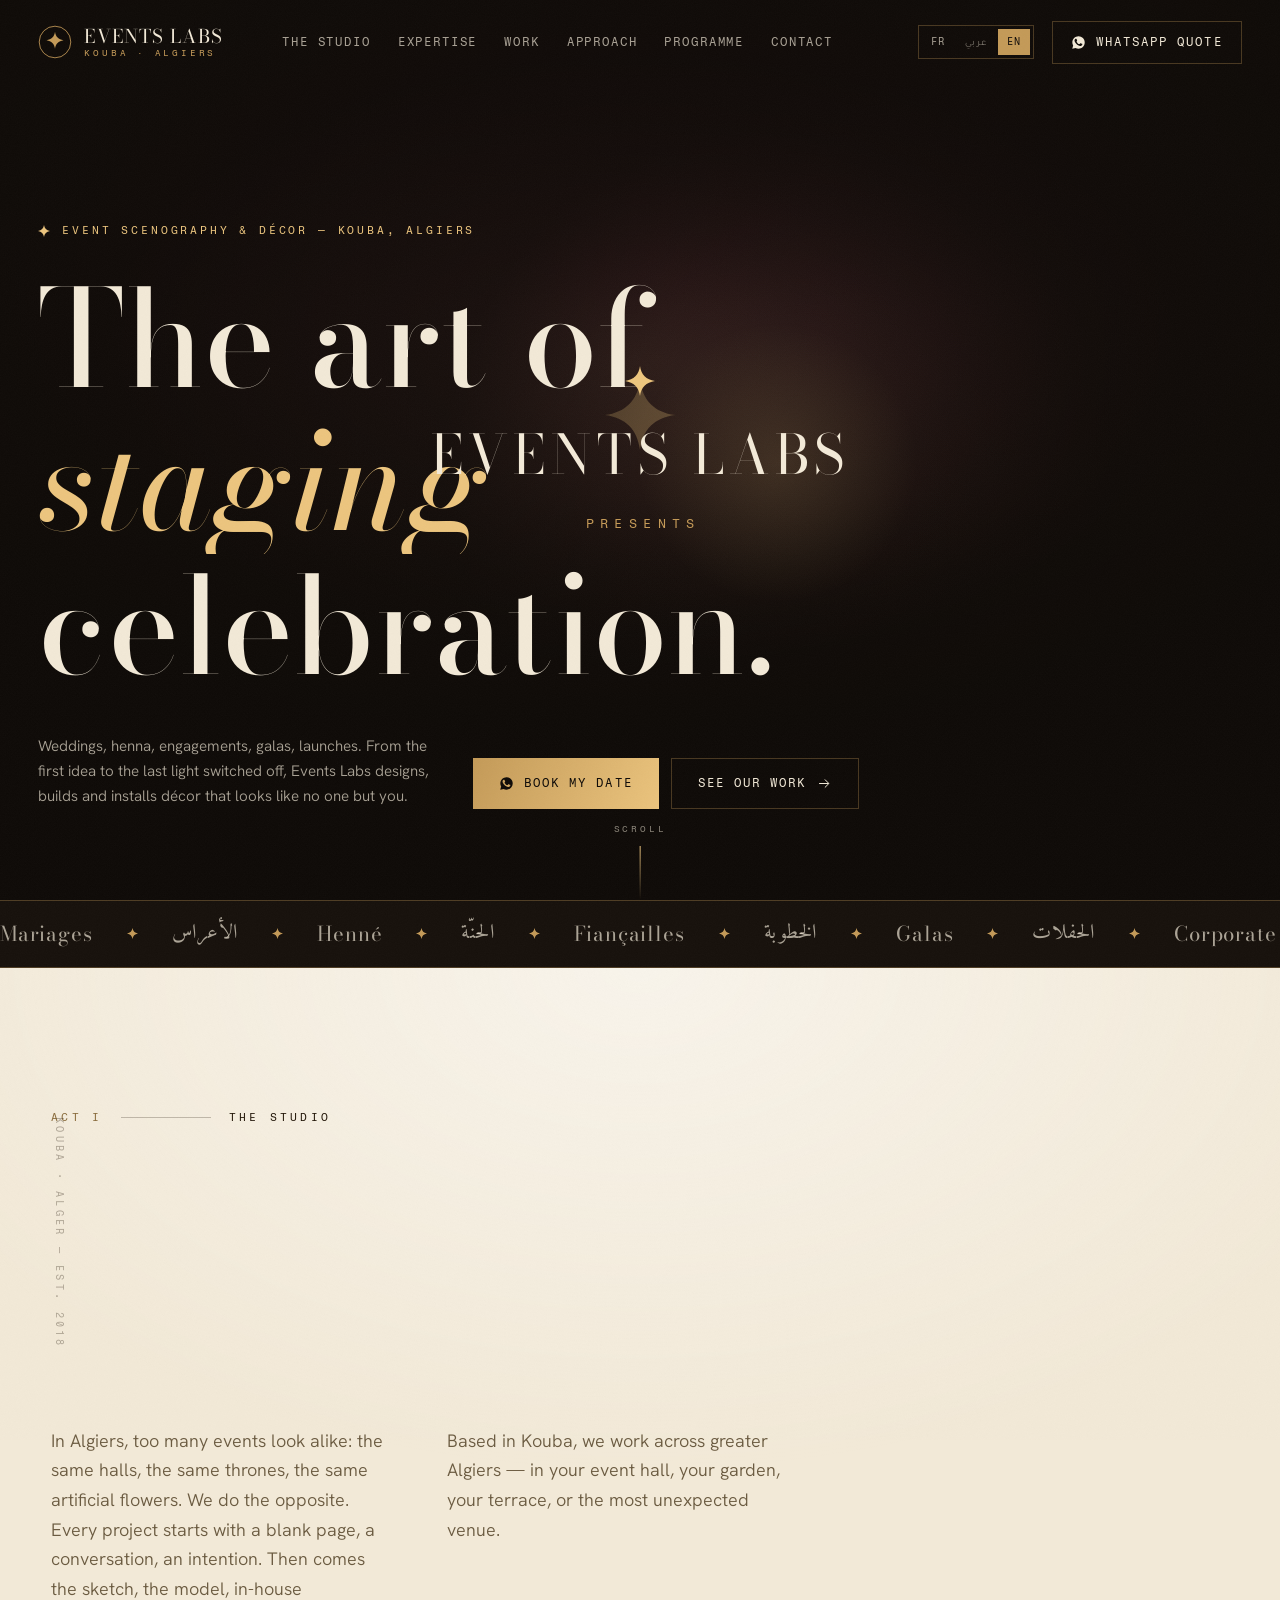
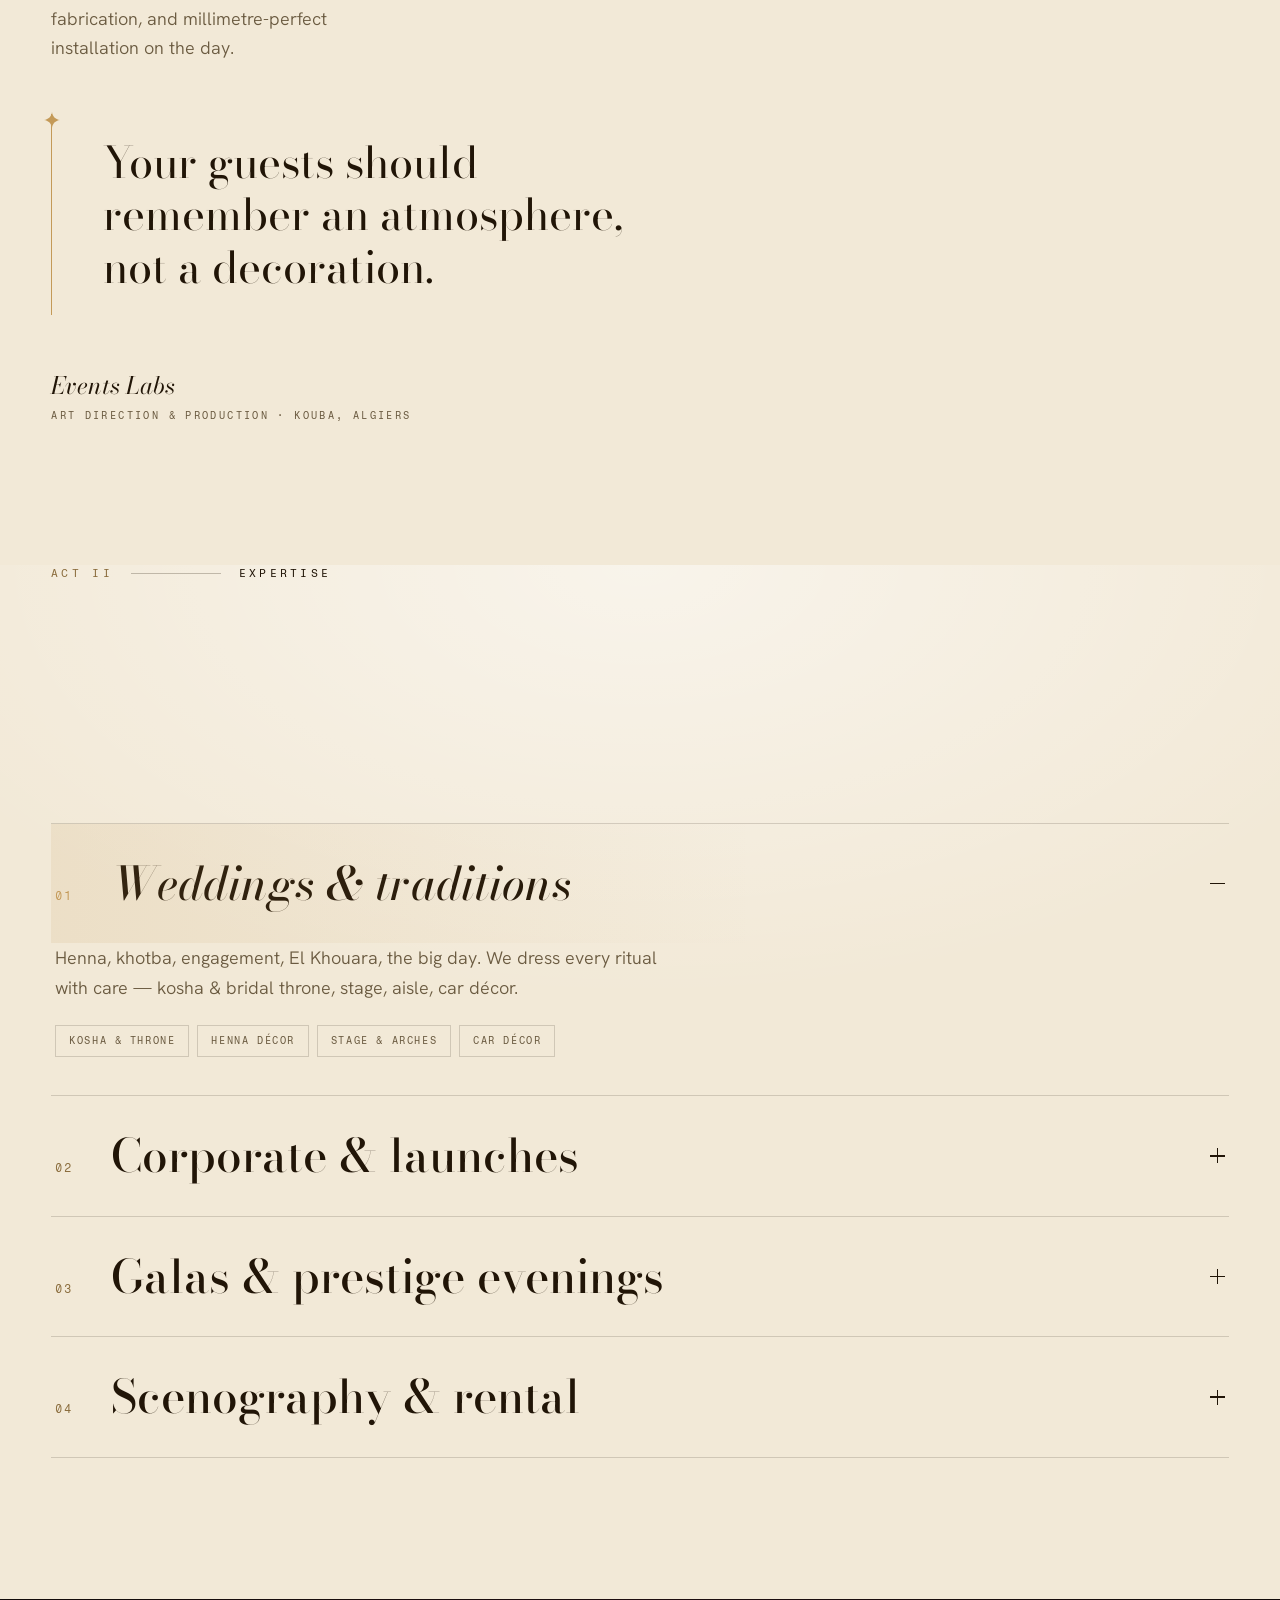
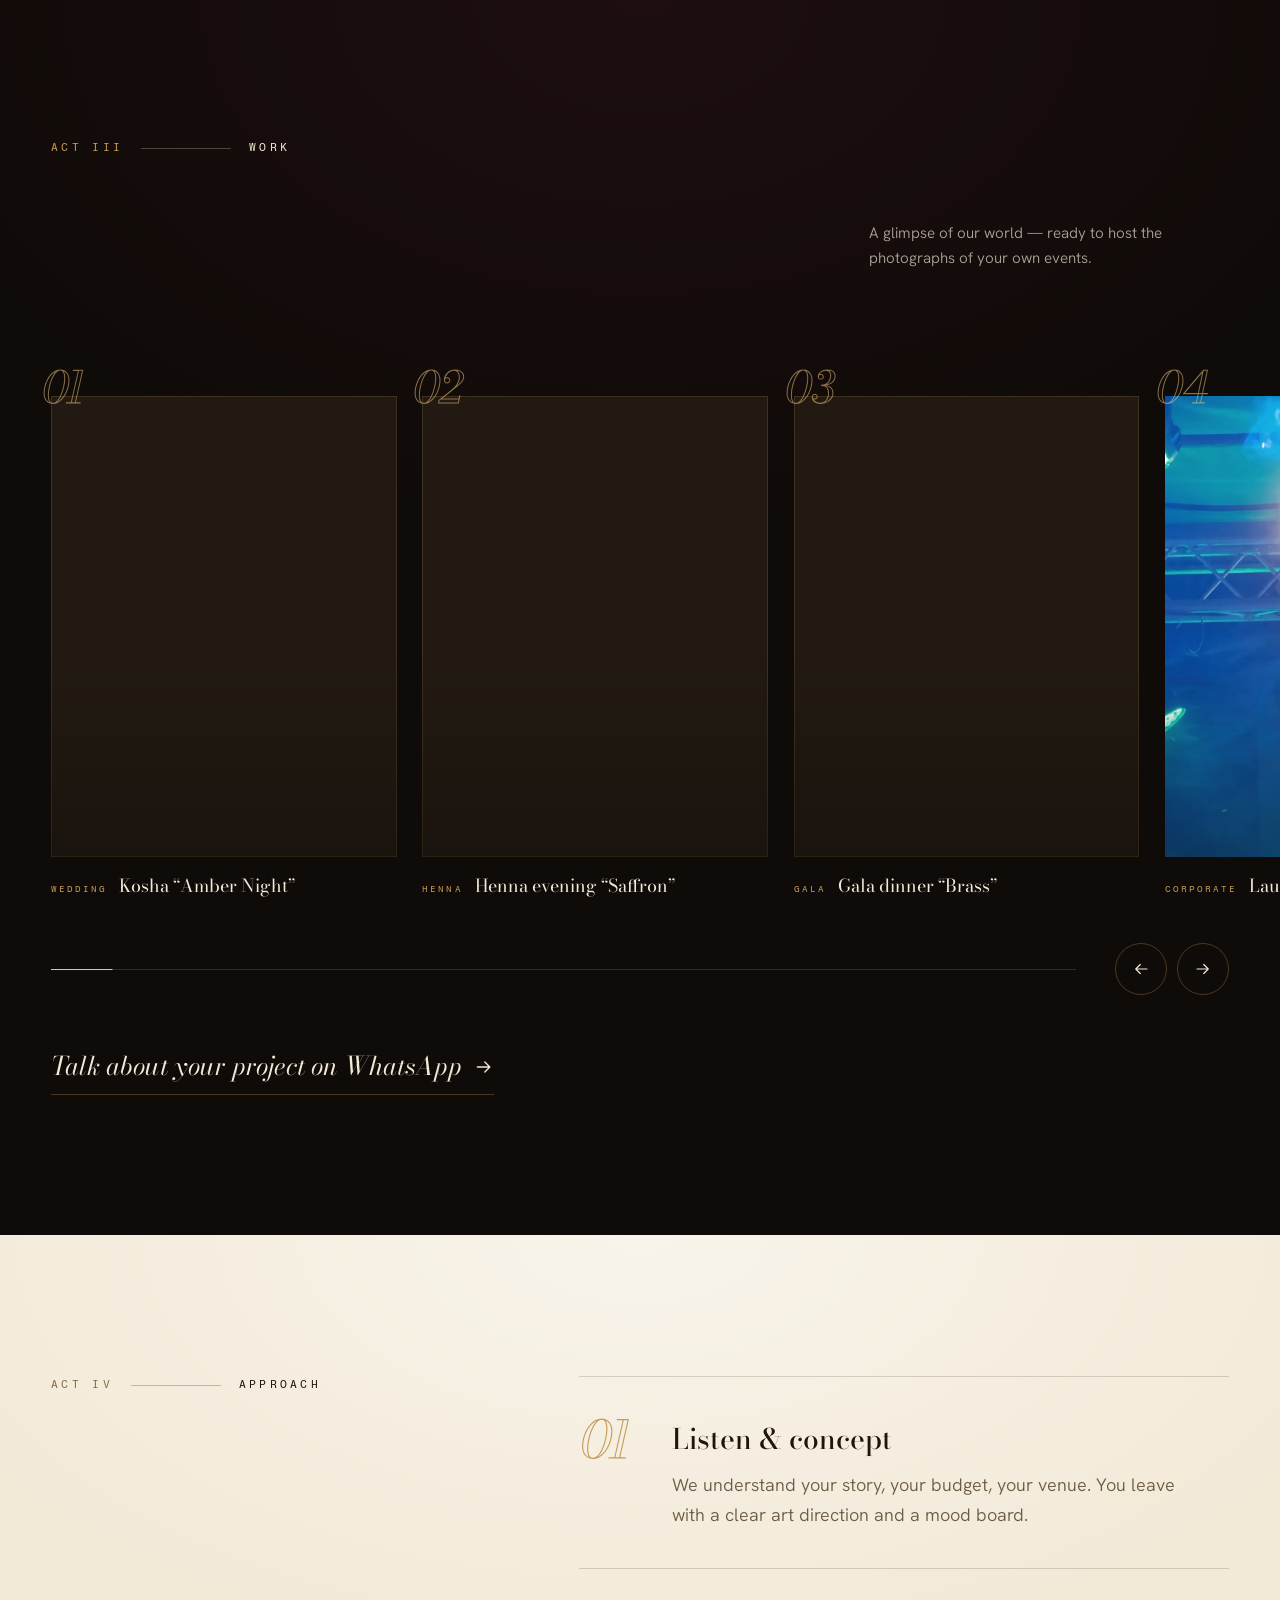
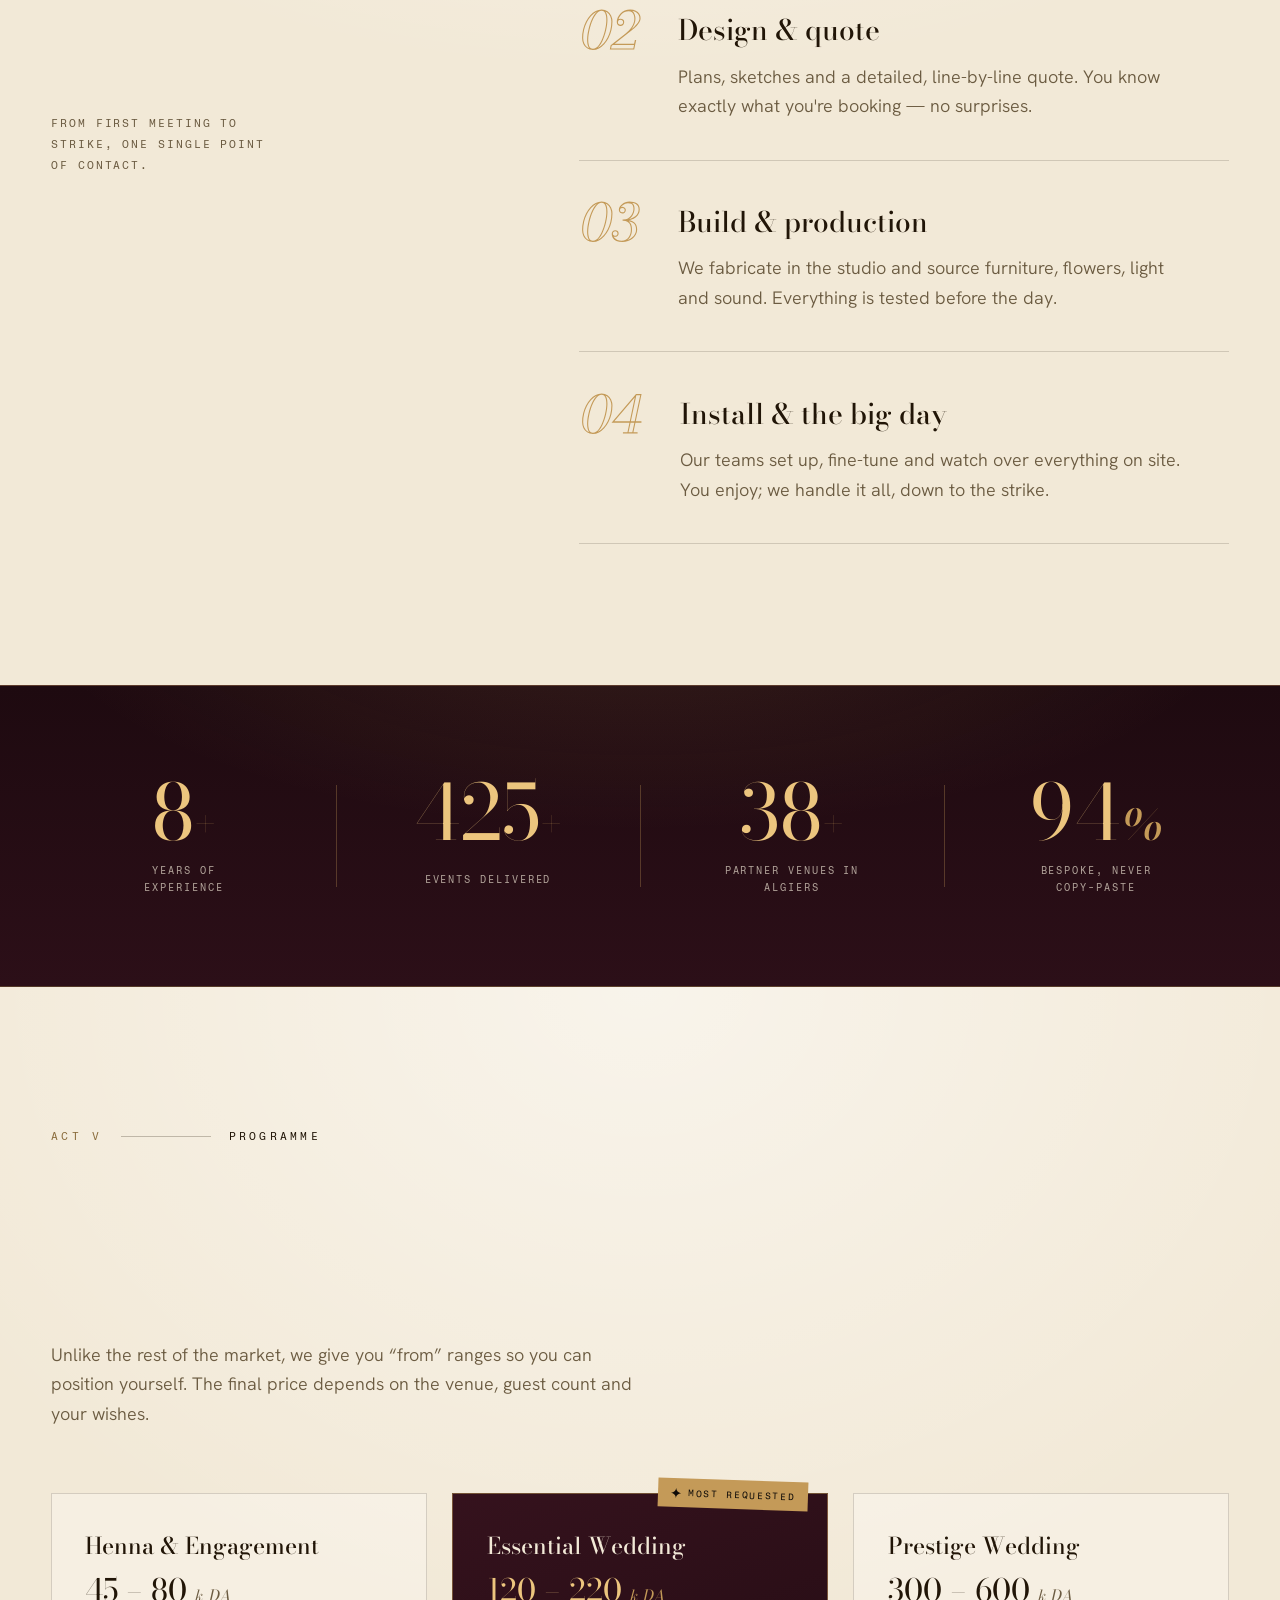
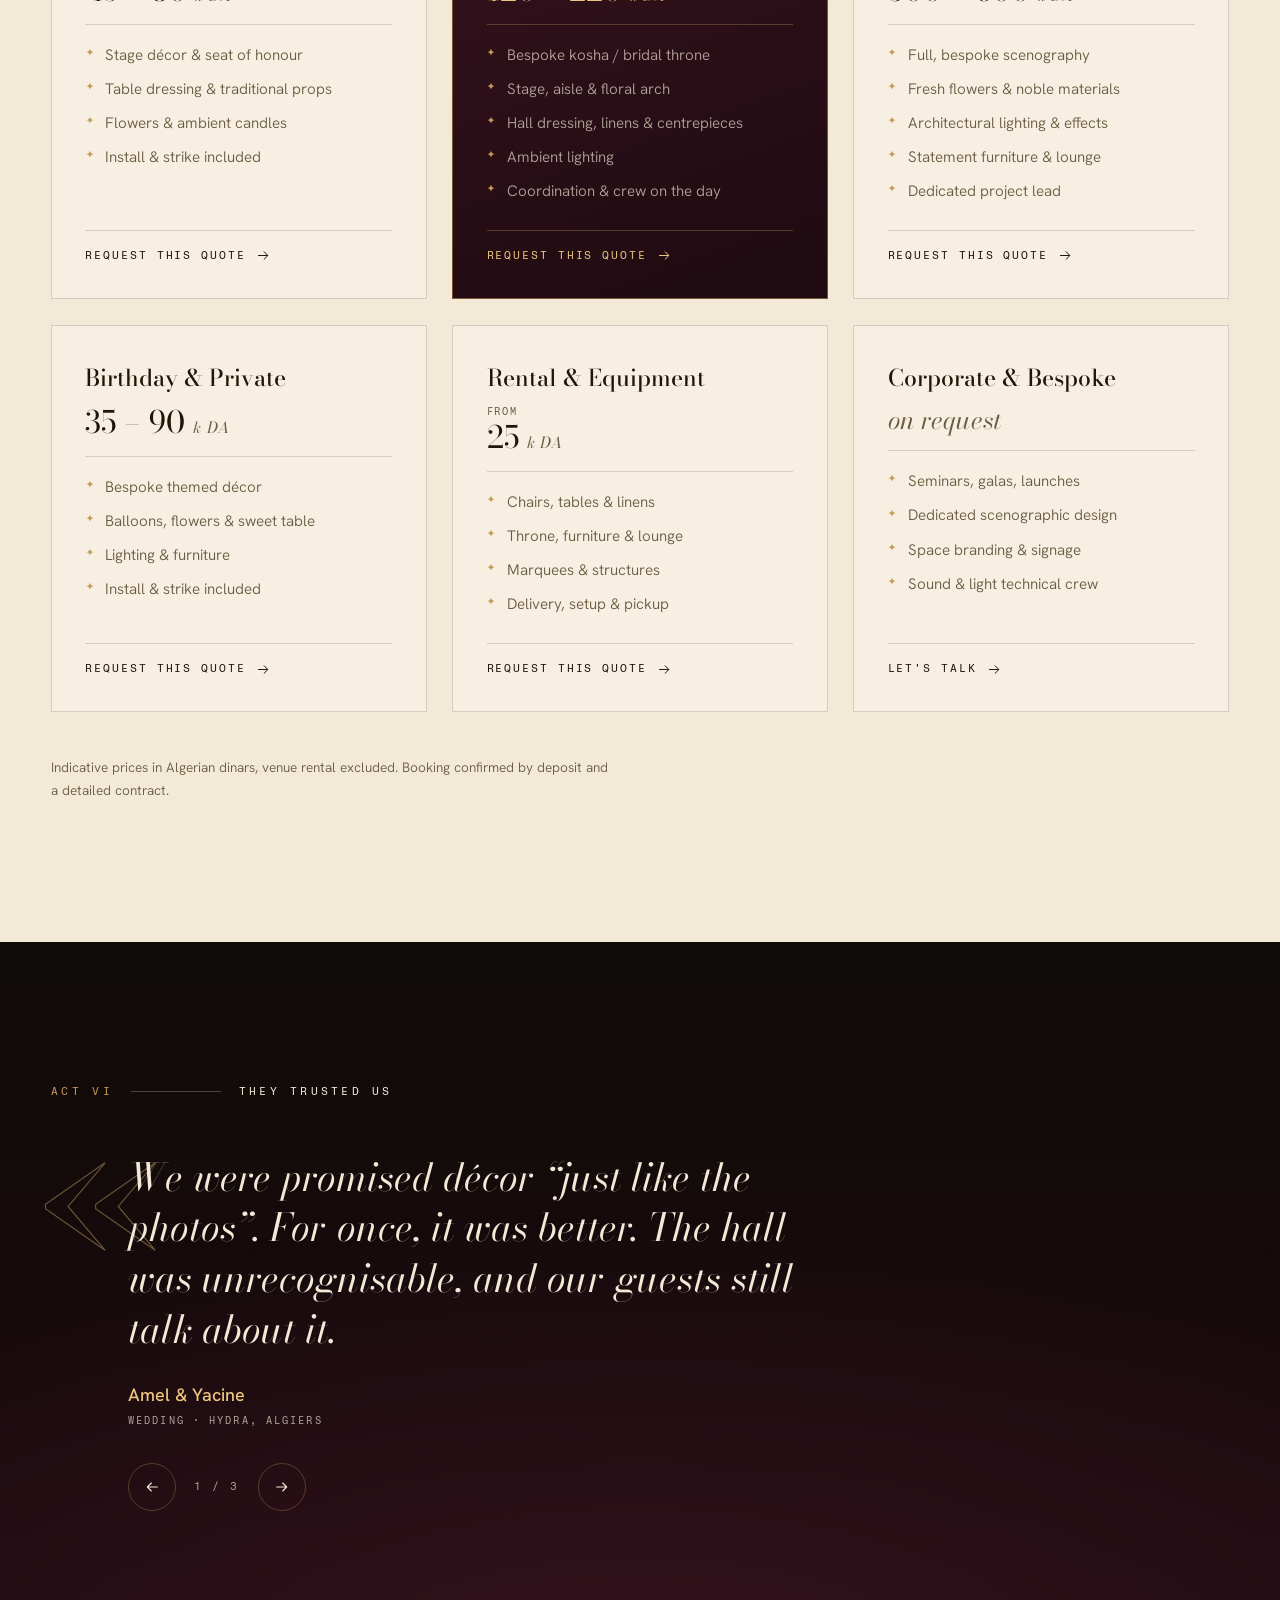
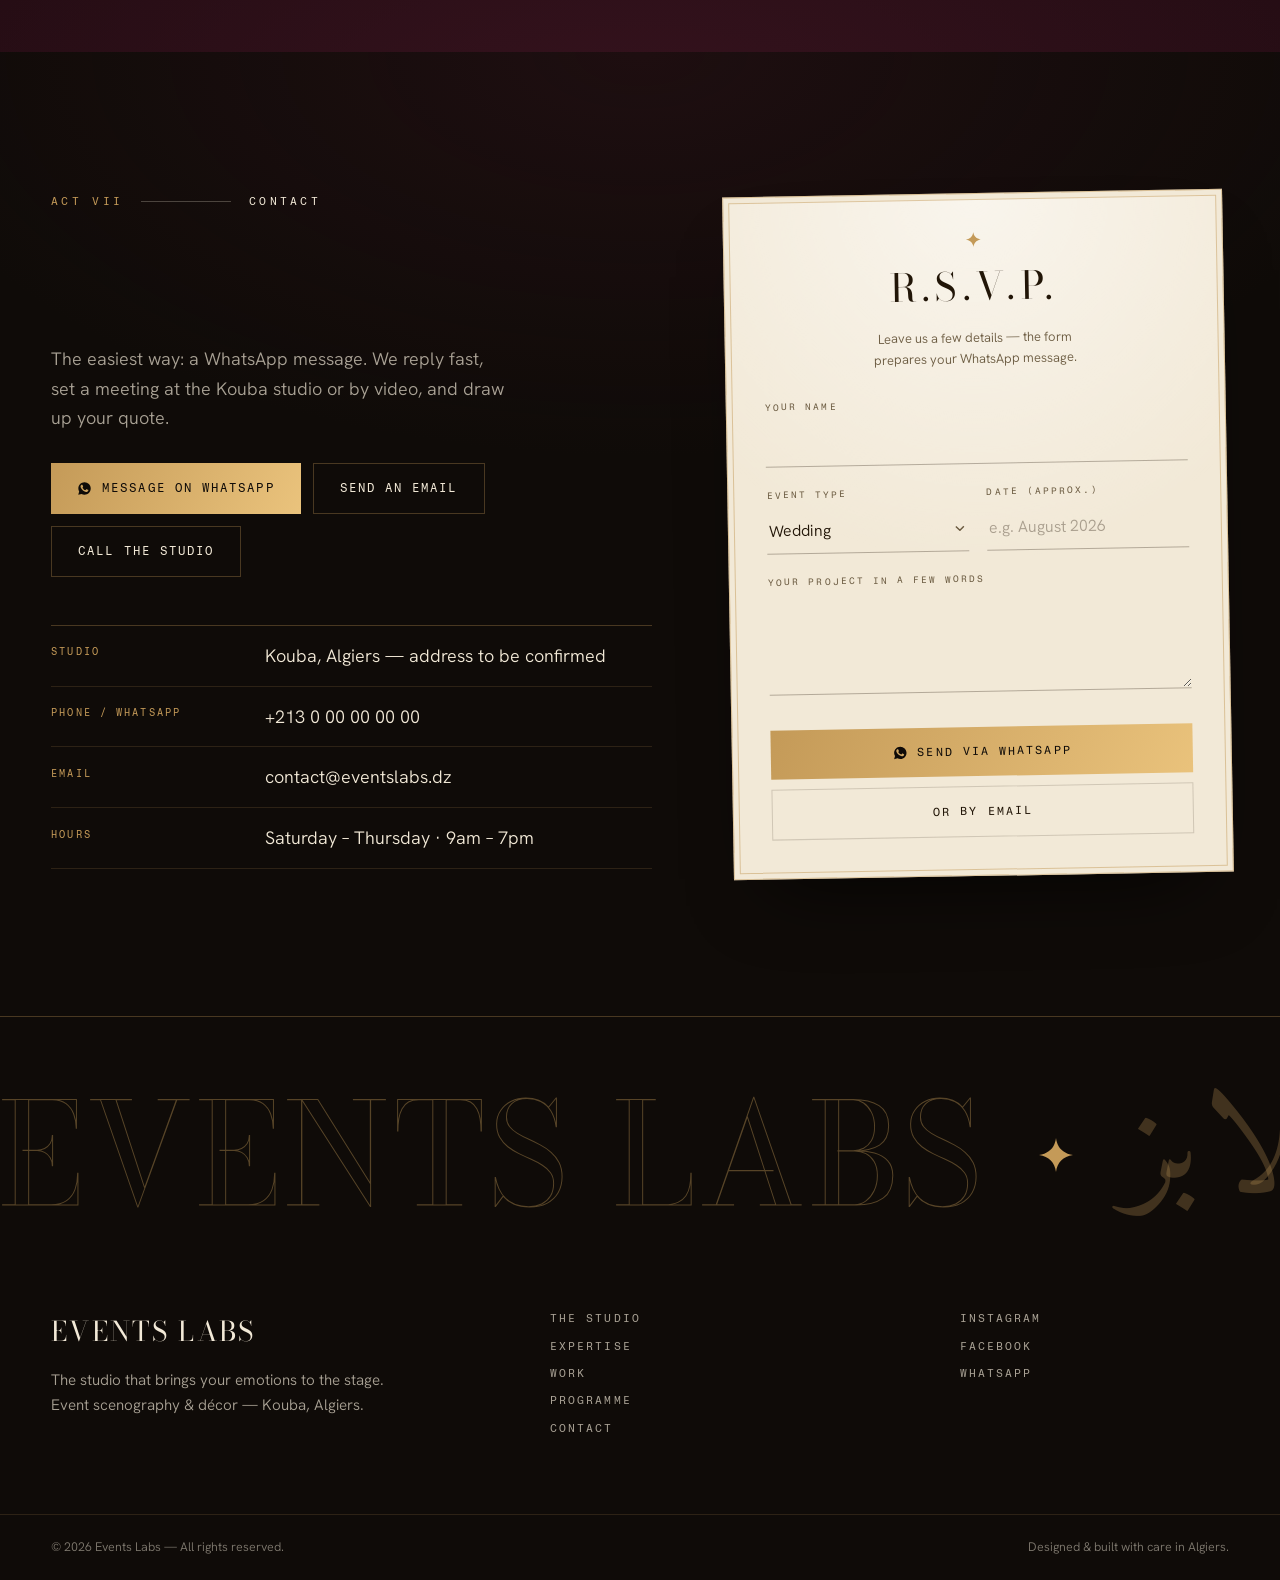
==== commit 68db75dc: "feat!: refonte complète « Le Grand Soir » — le site devient une soirée de théâtre Nouvelle DA « Velo" ====
--- a/index.html
+++ b/index.html
@@ -5,11 +5,11 @@
   <meta name="viewport" content="width=device-width, initial-scale=1.0" />
 
   <!-- Primary SEO -->
-  <title>Events Labs — Atelier d'événements & scénographie · Kouba, Alger</title>
+  <title>Events Labs — L'art de mettre la fête en scène · Kouba, Alger</title>
   <meta name="description" content="Events Labs conçoit et installe la scénographie de vos mariages, fiançailles, henné, galas et événements d'entreprise à Alger. Atelier de décoration événementielle à Kouba. Devis rapide sur WhatsApp." />
   <meta name="keywords" content="décoration mariage Alger, location décoration mariage Kouba, agence événementielle Alger, scénographie mariage, décoration henné Alger, location chaises tables Alger, kosha trône mariés, organisation mariage Alger" />
   <meta name="author" content="Events Labs" />
-  <meta name="theme-color" content="#16120D" />
+  <meta name="theme-color" content="#0f0b08" />
   <link rel="canonical" href="https://eventslabs.dz/" />
 
   <!-- hreflang (à activer quand les URLs par langue existent) -->
@@ -20,7 +20,7 @@
 
   <!-- Open Graph -->
   <meta property="og:type" content="business.business" />
-  <meta property="og:title" content="Events Labs — L'atelier qui met vos émotions en scène" />
+  <meta property="og:title" content="Events Labs — L'art de mettre la fête en scène" />
   <meta property="og:description" content="Scénographie & décoration événementielle à Alger. Mariages, traditions, galas, corporate. Atelier basé à Kouba." />
   <meta property="og:locale" content="fr_DZ" />
   <meta property="og:locale:alternate" content="ar_DZ" />
@@ -32,10 +32,10 @@
   <!-- Favicon -->
   <link rel="icon" type="image/svg+xml" href="assets/img/favicon.svg" />
 
-  <!-- Fonts -->
+  <!-- Fonts : Bodoni Moda (display) · Hanken Grotesk (texte) · Fragment Mono (labels) · Amiri + Tajawal (arabe) -->
   <link rel="preconnect" href="https://fonts.googleapis.com" />
   <link rel="preconnect" href="https://fonts.gstatic.com" crossorigin />
-  <link href="https://fonts.googleapis.com/css2?family=Fraunces:ital,opsz,wght@0,9..144,300..900;1,9..144,300..900&family=Inter+Tight:ital,wght@0,300..700;1,400..600&family=Space+Mono:wght@400;700&family=Aref+Ruqaa:wght@400;700&family=Tajawal:wght@300;400;500;700&display=swap" rel="stylesheet" />
+  <link href="https://fonts.googleapis.com/css2?family=Bodoni+Moda:ital,opsz,wght@0,6..96,400..800;1,6..96,400..800&family=Hanken+Grotesk:ital,wght@0,300..700;1,300..700&family=Fragment+Mono&family=Amiri:ital,wght@0,400;0,700;1,400&family=Tajawal:wght@300;400;500;700&display=swap" rel="stylesheet" />
 
   <!-- Styles -->
   <link rel="stylesheet" href="assets/css/styles.css" />
@@ -74,39 +74,53 @@
 </head>
 
 <body>
-  <!-- Grain argentique : signature « fait main » -->
+
+  <!-- Sprite d'icônes -->
+  <svg class="sr-sprite" aria-hidden="true" focusable="false">
+    <defs>
+      <symbol id="i-star" viewBox="0 0 24 24">
+        <path d="M12 0c.9 6.9 4.9 10.9 12 12-7.1 1.1-11.1 5.1-12 12-.9-6.9-4.9-10.9-12-12C7.1 10.9 11.1 6.9 12 0Z"/>
+      </symbol>
+      <symbol id="i-wa" viewBox="0 0 24 24">
+        <path d="M12.04 2C6.58 2 2.13 6.45 2.13 11.91c0 1.75.46 3.45 1.32 4.95L2 22l5.25-1.38a9.9 9.9 0 0 0 4.79 1.22h.01c5.46 0 9.91-4.45 9.91-9.91 0-2.65-1.03-5.14-2.9-7.01A9.82 9.82 0 0 0 12.04 2Zm5.8 14.07c-.25.69-1.43 1.32-1.96 1.37-.5.05-1.14.21-3.7-.79-3.12-1.23-5.1-4.42-5.26-4.63-.15-.21-1.25-1.66-1.25-3.17 0-1.51.79-2.25 1.07-2.56.28-.31.61-.39.81-.39.2 0 .41 0 .58.01.19.01.44-.07.69.53.25.61.86 2.12.93 2.27.07.15.12.33.02.53-.1.21-.15.33-.3.51-.15.18-.32.4-.45.54-.15.15-.31.31-.13.62.18.31.79 1.31 1.7 2.12 1.17 1.04 2.16 1.36 2.47 1.51.31.15.49.13.67-.08.18-.21.77-.9.98-1.21.21-.31.41-.26.69-.15.28.1 1.78.84 2.08.99.31.15.51.23.59.36.07.13.07.74-.18 1.43Z"/>
+      </symbol>
+      <symbol id="i-arr" viewBox="0 0 24 24">
+        <path d="M4 12h14M13 6l6 6-6 6" fill="none" stroke="currentColor" stroke-width="1.6" stroke-linecap="round" stroke-linejoin="round"/>
+      </symbol>
+    </defs>
+  </svg>
+
+  <!-- Rideau d'ouverture -->
+  <div class="curtain" id="curtain" aria-hidden="true">
+    <div class="curtain__panel curtain__panel--l"></div>
+    <div class="curtain__panel curtain__panel--r"></div>
+    <div class="curtain__center">
+      <svg class="curtain__star" aria-hidden="true"><use href="#i-star"/></svg>
+      <span class="curtain__brand">Events&nbsp;Labs</span>
+      <span class="curtain__word" data-i18n="introWord">présente</span>
+    </div>
+  </div>
+
+  <!-- Grain argentique -->
   <div class="grain" aria-hidden="true"></div>
 
   <!-- Curseur custom -->
-  <div class="cursor" aria-hidden="true"><span class="cursor__label"></span></div>
+  <div class="cursor-dot" aria-hidden="true"></div>
+  <div class="cursor-ring" aria-hidden="true"><span class="cursor-ring__label"></span></div>
 
   <!-- Accessibilité -->
   <a href="#main" class="skip-link" data-i18n="skip">Aller au contenu</a>
 
-  <!-- Bandeau saisonnier -->
-  <div class="topbar" role="region" aria-label="Information">
-    <div class="wrap topbar__inner">
-      <p class="topbar__msg">
-        <span class="topbar__dot" aria-hidden="true"></span>
-        <span data-i18n="topbar">Saison hiver 2026 — dates encore disponibles · réservez tôt pour l'été.</span>
-      </p>
-      <div class="lang" role="group" aria-label="Langue / اللغة / Language">
-        <button class="lang__btn is-active" data-lang="fr" type="button">FR</button>
-        <span aria-hidden="true">·</span>
-        <button class="lang__btn" data-lang="ar" type="button">عربي</button>
-        <span aria-hidden="true">·</span>
-        <button class="lang__btn" data-lang="en" type="button">EN</button>
-      </div>
-    </div>
-  </div>
+  <!-- Fil de progression -->
+  <div class="progress" aria-hidden="true"><span class="progress__bar"></span></div>
 
   <!-- En-tête -->
   <header class="header" id="header">
-    <div class="wrap header__inner">
-      <a href="#" class="brand" aria-label="Events Labs — accueil">
+    <div class="header__inner">
+      <a href="#ouverture" class="brand" aria-label="Events Labs — accueil">
         <svg class="brand__mark" viewBox="0 0 40 40" aria-hidden="true">
-          <path d="M20 3 L34 11 V29 L20 37 L6 29 V11 Z" fill="none" stroke="currentColor" stroke-width="1.4"/>
-          <path d="M14 14 H26 M14 20 H22 M14 26 H26" stroke="currentColor" stroke-width="1.4" stroke-linecap="round"/>
+          <circle cx="20" cy="20" r="18.6" fill="none" stroke="currentColor" stroke-width="1"/>
+          <path d="M20 8c.75 5.75 4.08 9.08 10 10-5.92.92-9.25 4.25-10 10-.75-5.75-4.08-9.08-10-10 5.92-.92 9.25-4.25 10-10Z" fill="currentColor"/>
         </svg>
         <span class="brand__type">
           <span class="brand__name">Events&nbsp;Labs</span>
@@ -119,379 +133,501 @@
         <a href="#services" data-i18n="navServices">Savoir-faire</a>
         <a href="#realisations" data-i18n="navReal">Réalisations</a>
         <a href="#approche" data-i18n="navApproche">Approche</a>
-        <a href="#formules" data-i18n="navFormules">Formules</a>
+        <a href="#formules" data-i18n="navFormules">Programme</a>
         <a href="#contact" data-i18n="navContact">Contact</a>
       </nav>
 
-      <a class="btn btn--wa header__cta" data-wa href="#contact">
-        <svg viewBox="0 0 24 24" class="ico-wa" aria-hidden="true"><path fill="currentColor" d="M12.04 2C6.58 2 2.13 6.45 2.13 11.91c0 1.75.46 3.45 1.32 4.95L2 22l5.25-1.38a9.9 9.9 0 0 0 4.79 1.22h.01c5.46 0 9.91-4.45 9.91-9.91 0-2.65-1.03-5.14-2.9-7.01A9.82 9.82 0 0 0 12.04 2Zm5.8 14.07c-.25.69-1.43 1.32-1.96 1.37-.5.05-1.14.21-3.7-.79-3.12-1.23-5.1-4.42-5.26-4.63-.15-.21-1.25-1.66-1.25-3.17 0-1.51.79-2.25 1.07-2.56.28-.31.61-.39.81-.39.2 0 .41 0 .58.01.19.01.44-.07.69.53.25.61.86 2.12.93 2.27.07.15.12.33.02.53-.1.21-.15.33-.3.51-.15.18-.32.4-.45.54-.15.15-.31.31-.13.62.18.31.79 1.31 1.7 2.12 1.17 1.04 2.16 1.36 2.47 1.51.31.15.49.13.67-.08.18-.21.77-.9.98-1.21.21-.31.41-.26.69-.15.28.1 1.78.84 2.08.99.31.15.51.23.59.36.07.13.07.74-.18 1.43Z"/></svg>
+      <div class="header__end">
+        <div class="lang" role="group" aria-label="Langue / اللغة / Language">
+          <button class="lang__btn is-active" data-lang="fr" type="button">FR</button>
+          <button class="lang__btn" data-lang="ar" type="button" lang="ar">عربي</button>
+          <button class="lang__btn" data-lang="en" type="button">EN</button>
+        </div>
+        <a class="btn btn--line header__cta" data-wa href="#contact">
+          <svg class="btn__ico" aria-hidden="true"><use href="#i-wa"/></svg>
+          <span data-i18n="ctaQuote">Devis WhatsApp</span>
+        </a>
+        <button class="burger" type="button" aria-label="Menu" data-i18n-aria="aBurger" aria-expanded="false" aria-controls="mobileNav">
+          <span></span><span></span>
+        </button>
+      </div>
+    </div>
+  </header>
+
+  <!-- Menu mobile -->
+  <div class="mnav" id="mobileNav" aria-hidden="true">
+    <nav class="mnav__links" aria-label="Navigation mobile">
+      <a href="#atelier"><i>01</i><span data-i18n="navAtelier">L'atelier</span></a>
+      <a href="#services"><i>02</i><span data-i18n="navServices">Savoir-faire</span></a>
+      <a href="#realisations"><i>03</i><span data-i18n="navReal">Réalisations</span></a>
+      <a href="#approche"><i>04</i><span data-i18n="navApproche">Approche</span></a>
+      <a href="#formules"><i>05</i><span data-i18n="navFormules">Programme</span></a>
+      <a href="#contact"><i>06</i><span data-i18n="navContact">Contact</span></a>
+    </nav>
+    <div class="mnav__foot">
+      <a class="btn btn--gold" data-wa href="#contact">
+        <svg class="btn__ico" aria-hidden="true"><use href="#i-wa"/></svg>
         <span data-i18n="ctaQuote">Devis WhatsApp</span>
       </a>
-
-      <button class="burger" type="button" aria-label="Menu" aria-expanded="false" aria-controls="mobileNav">
-        <span></span><span></span>
-      </button>
+      <p class="mnav__loc" aria-hidden="true">Kouba · Alger — EST. 2018</p>
     </div>
-  </header>
-
-  <!-- Menu mobile -->
-  <div class="mobile-nav" id="mobileNav" aria-hidden="true">
-    <nav aria-label="Navigation mobile">
-      <a href="#atelier" data-i18n="navAtelier">L'atelier</a>
-      <a href="#services" data-i18n="navServices">Savoir-faire</a>
-      <a href="#realisations" data-i18n="navReal">Réalisations</a>
-      <a href="#approche" data-i18n="navApproche">Approche</a>
-      <a href="#formules" data-i18n="navFormules">Formules</a>
-      <a href="#contact" data-i18n="navContact">Contact</a>
-    </nav>
-    <a class="btn btn--wa" data-wa href="#contact"><span data-i18n="ctaQuote">Devis WhatsApp</span></a>
   </div>
 
+  <!-- Rail des actes (desktop) -->
+  <aside class="rail" aria-label="Progression">
+    <a href="#ouverture" class="rail__dot is-active" data-rail="ouverture"><i>00</i><span data-i18n="railHero">Ouverture</span></a>
+    <a href="#atelier" class="rail__dot" data-rail="atelier"><i>01</i><span data-i18n="navAtelier">L'atelier</span></a>
+    <a href="#services" class="rail__dot" data-rail="services"><i>02</i><span data-i18n="navServices">Savoir-faire</span></a>
+    <a href="#realisations" class="rail__dot" data-rail="realisations"><i>03</i><span data-i18n="navReal">Réalisations</span></a>
+    <a href="#approche" class="rail__dot" data-rail="approche"><i>04</i><span data-i18n="navApproche">Approche</span></a>
+    <a href="#formules" class="rail__dot" data-rail="formules"><i>05</i><span data-i18n="navFormules">Programme</span></a>
+    <a href="#contact" class="rail__dot" data-rail="contact"><i>06</i><span data-i18n="navContact">Contact</span></a>
+  </aside>
+
   <main id="main">
 
-    <!-- HERO -->
-    <section class="hero" id="top">
+    <!-- ═══════════════ OUVERTURE ═══════════════ -->
+    <section class="hero" id="ouverture">
       <div class="hero__bg" aria-hidden="true">
         <video class="hero__video" autoplay muted loop playsinline preload="auto" poster="assets/img/hero-poster.svg">
           <source src="assets/video/hero.mp4" type="video/mp4" />
         </video>
-        <div class="hero__overlay"></div>
-        <svg class="hero__arch" viewBox="0 0 600 700" preserveAspectRatio="xMidYMax meet" aria-hidden="true">
-          <path d="M60 700 V300 A240 240 0 0 1 540 300 V700" fill="none" stroke="currentColor" stroke-width="1.2"/>
-          <path d="M110 700 V300 A190 190 0 0 1 490 300 V700" fill="none" stroke="currentColor" stroke-width="0.8" opacity="0.6"/>
-          <path d="M160 700 V310 A140 140 0 0 1 440 310 V700" fill="none" stroke="currentColor" stroke-width="0.6" opacity="0.4"/>
-        </svg>
-      </div>
-
-      <div class="wrap hero__inner">
-        <p class="eyebrow eyebrow--light reveal">
-          <span class="eyebrow__num">●</span>
-          <span data-i18n="heroEyebrow">Atelier de scénographie événementielle — depuis Kouba, Alger</span>
+        <div class="hero__shade"></div>
+        <div class="hero__spot"></div>
+      </div>
+
+      <div class="hero__inner">
+        <p class="hero__eyebrow rv">
+          <svg class="hero__eyebrow-star" aria-hidden="true"><use href="#i-star"/></svg>
+          <span data-i18n="heroEyebrow">Scénographie & décoration événementielle — Kouba, Alger</span>
         </p>
 
         <h1 class="hero__title">
-          <span class="reveal" data-i18n="heroLine1">Nous mettons</span>
-          <span class="reveal" data-i18n="heroLine2">vos émotions</span>
-          <span class="reveal hero__title-em"><em data-i18n="heroLine3">en scène.</em></span>
+          <span class="hline"><span class="hline__in" data-i18n="heroL1">L'art de mettre</span></span>
+          <span class="hline hline--em"><em class="hline__in" data-i18n="heroL2">la fête</em></span>
+          <span class="hline"><span class="hline__in" data-i18n="heroL3">en scène.</span></span>
         </h1>
 
         <div class="hero__foot">
-          <p class="hero__lede reveal" data-i18n="heroLede">
+          <p class="hero__lede rv" data-i18n="heroLede">
             Mariages, henné, fiançailles, galas, lancements. De la première idée à la dernière lumière éteinte, Events Labs conçoit, fabrique et installe des décors qui ne ressemblent qu'à vous.
           </p>
-          <div class="hero__actions reveal">
-            <a class="btn btn--solid" data-wa href="#contact"><span data-i18n="heroCta1">Demander un devis</span></a>
-            <a class="btn btn--ghost" href="#realisations" data-cursor="view"><span data-i18n="heroCta2">Voir nos réalisations</span></a>
-          </div>
-        </div>
-      </div>
-
-      <a href="#atelier" class="hero__scroll" aria-label="Défiler">
+          <div class="hero__actions rv">
+            <a class="btn btn--gold" data-wa href="#contact">
+              <svg class="btn__ico" aria-hidden="true"><use href="#i-wa"/></svg>
+              <span data-i18n="heroCta1">Réserver ma date</span>
+            </a>
+            <a class="btn btn--ghost" href="#realisations" data-cursor="view">
+              <span data-i18n="heroCta2">Voir les réalisations</span>
+              <svg class="btn__ico btn__ico--arr" aria-hidden="true"><use href="#i-arr"/></svg>
+            </a>
+          </div>
+          <p class="hero__avail rv">
+            <span class="hero__avail-dot" aria-hidden="true"></span>
+            <span data-i18n="heroAvail">Saison 2026–2027 · dates encore disponibles</span>
+          </p>
+        </div>
+      </div>
+
+      <div class="hero__corner hero__corner--l" aria-hidden="true">Kouba · Alger</div>
+      <div class="hero__corner hero__corner--r" aria-hidden="true">EST. 2018</div>
+
+      <a href="#atelier" class="hero__scroll">
         <span data-i18n="scroll">Défiler</span>
         <span class="hero__scroll-line" aria-hidden="true"></span>
       </a>
     </section>
 
-    <!-- TICKER bilingue -->
-    <div class="ticker" aria-hidden="true">
+    <!-- Ticker bilingue -->
+    <div class="ticker" aria-hidden="true" dir="ltr">
       <div class="ticker__track">
-        <span>Mariages</span><span class="ticker__sep">✦</span><span>الأعراس</span><span class="ticker__sep">✦</span>
-        <span>Henné</span><span class="ticker__sep">✦</span><span>الحنّة</span><span class="ticker__sep">✦</span>
-        <span>Fiançailles</span><span class="ticker__sep">✦</span><span>الخطوبة</span><span class="ticker__sep">✦</span>
-        <span>Galas</span><span class="ticker__sep">✦</span><span>الحفلات</span><span class="ticker__sep">✦</span>
-        <span>Corporate</span><span class="ticker__sep">✦</span><span>المؤسسات</span><span class="ticker__sep">✦</span>
-        <span>Scénographie</span><span class="ticker__sep">✦</span><span>السينوغرافيا</span><span class="ticker__sep">✦</span>
-        <!-- duplicate for seamless loop -->
-        <span>Mariages</span><span class="ticker__sep">✦</span><span>الأعراس</span><span class="ticker__sep">✦</span>
-        <span>Henné</span><span class="ticker__sep">✦</span><span>الحنّة</span><span class="ticker__sep">✦</span>
-        <span>Fiançailles</span><span class="ticker__sep">✦</span><span>الخطوبة</span><span class="ticker__sep">✦</span>
-        <span>Galas</span><span class="ticker__sep">✦</span><span>الحفلات</span><span class="ticker__sep">✦</span>
-        <span>Corporate</span><span class="ticker__sep">✦</span><span>المؤسسات</span><span class="ticker__sep">✦</span>
-        <span>Scénographie</span><span class="ticker__sep">✦</span><span>السينوغرافيا</span><span class="ticker__sep">✦</span>
+        <span>Mariages</span><svg class="tick-star"><use href="#i-star"/></svg><span lang="ar">الأعراس</span><svg class="tick-star"><use href="#i-star"/></svg>
+        <span>Henné</span><svg class="tick-star"><use href="#i-star"/></svg><span lang="ar">الحنّة</span><svg class="tick-star"><use href="#i-star"/></svg>
+        <span>Fiançailles</span><svg class="tick-star"><use href="#i-star"/></svg><span lang="ar">الخطوبة</span><svg class="tick-star"><use href="#i-star"/></svg>
+        <span>Galas</span><svg class="tick-star"><use href="#i-star"/></svg><span lang="ar">الحفلات</span><svg class="tick-star"><use href="#i-star"/></svg>
+        <span>Corporate</span><svg class="tick-star"><use href="#i-star"/></svg><span lang="ar">المؤسسات</span><svg class="tick-star"><use href="#i-star"/></svg>
+        <span>Scénographie</span><svg class="tick-star"><use href="#i-star"/></svg><span lang="ar">السينوغرافيا</span><svg class="tick-star"><use href="#i-star"/></svg>
+        <span>Mariages</span><svg class="tick-star"><use href="#i-star"/></svg><span lang="ar">الأعراس</span><svg class="tick-star"><use href="#i-star"/></svg>
+        <span>Henné</span><svg class="tick-star"><use href="#i-star"/></svg><span lang="ar">الحنّة</span><svg class="tick-star"><use href="#i-star"/></svg>
+        <span>Fiançailles</span><svg class="tick-star"><use href="#i-star"/></svg><span lang="ar">الخطوبة</span><svg class="tick-star"><use href="#i-star"/></svg>
+        <span>Galas</span><svg class="tick-star"><use href="#i-star"/></svg><span lang="ar">الحفلات</span><svg class="tick-star"><use href="#i-star"/></svg>
+        <span>Corporate</span><svg class="tick-star"><use href="#i-star"/></svg><span lang="ar">المؤسسات</span><svg class="tick-star"><use href="#i-star"/></svg>
+        <span>Scénographie</span><svg class="tick-star"><use href="#i-star"/></svg><span lang="ar">السينوغرافيا</span><svg class="tick-star"><use href="#i-star"/></svg>
       </div>
     </div>
 
-    <!-- ATELIER / MANIFESTE -->
-    <section class="atelier section" id="atelier">
-      <div class="wrap atelier__grid">
-        <div class="atelier__label">
-          <p class="eyebrow reveal"><span class="eyebrow__num">01</span><span data-i18n="atelierKicker">L'atelier</span></p>
-        </div>
-        <div class="atelier__body">
-          <p class="lead reveal" data-i18n="atelierLead">
+    <!-- ═══════════════ ACTE I — L'ATELIER ═══════════════ -->
+    <section class="atelier section section--paper" id="atelier">
+      <div class="wrap">
+        <header class="act-head rv">
+          <span class="act-head__label" data-i18n="act1">Acte I</span>
+          <span class="act-head__rule" aria-hidden="true"></span>
+          <span class="act-head__name" data-i18n="navAtelier">L'atelier</span>
+        </header>
+
+        <div class="atelier__grid">
+          <p class="atelier__lead t-reveal" data-i18n="atLead">
             Events Labs n'est pas un simple loueur de décor. C'est un atelier : on imagine, on dessine et on orchestre chaque événement sur mesure.
           </p>
-          <p class="reveal" data-i18n="atelierP1">
-            À Alger, trop d'événements se ressemblent : les mêmes salles, les mêmes trônes, les mêmes fleurs artificielles. Nous prenons le contre-pied. Chaque projet commence par une page blanche, une conversation, une intention. Puis vient le dessin, la maquette, la fabrication en atelier, et l'installation millimétrée le jour J.
+
+          <div class="atelier__cols">
+            <p class="rv" data-i18n="atP1">
+              À Alger, trop d'événements se ressemblent : les mêmes salles, les mêmes trônes, les mêmes fleurs artificielles. Nous prenons le contre-pied. Chaque projet commence par une page blanche, une conversation, une intention. Puis vient le dessin, la maquette, la fabrication en atelier, et l'installation millimétrée le jour J.
+            </p>
+            <p class="rv" data-i18n="atP2">
+              Basés à Kouba, nous intervenons dans tout l'Algérois — dans votre salle des fêtes, votre jardin, votre terrasse ou le lieu le plus inattendu.
+            </p>
+          </div>
+
+          <blockquote class="atelier__pull rv">
+            <svg class="atelier__pull-star" aria-hidden="true"><use href="#i-star"/></svg>
+            <p data-i18n="atQuote">Vos invités doivent retenir une atmosphère, pas une décoration.</p>
+          </blockquote>
+
+          <div class="signature rv">
+            <span class="signature__name">Events&nbsp;Labs</span>
+            <span class="signature__role" data-i18n="atSignRole">Direction artistique & production · Kouba, Alger</span>
+          </div>
+        </div>
+
+        <span class="atelier__side" aria-hidden="true">Kouba · Alger — EST. 2018</span>
+      </div>
+    </section>
+
+    <!-- ═══════════════ ACTE II — SAVOIR-FAIRE ═══════════════ -->
+    <section class="services section section--paper section--tight" id="services">
+      <div class="wrap">
+        <header class="act-head rv">
+          <span class="act-head__label" data-i18n="act2">Acte II</span>
+          <span class="act-head__rule" aria-hidden="true"></span>
+          <span class="act-head__name" data-i18n="navServices">Savoir-faire</span>
+        </header>
+
+        <h2 class="section__title t-reveal" data-i18n="svTitle">Quatre terrains de jeu, une même exigence.</h2>
+
+        <div class="acc">
+          <article class="acc__item is-open rv">
+            <button class="acc__head" type="button" aria-expanded="true">
+              <span class="acc__num">01</span>
+              <span class="acc__title" data-i18n="sv1T">Mariages & traditions</span>
+              <span class="acc__icon" aria-hidden="true"></span>
+            </button>
+            <div class="acc__body">
+              <div class="acc__inner">
+                <p class="acc__desc" data-i18n="sv1D">Henné, khotba, fiançailles, El Khouara, le grand jour. Nous habillons chaque rite avec justesse — kosha & trône des mariés, scène, allée, décor de voiture.</p>
+                <ul class="acc__tags">
+                  <li data-i18n="sv1t1">Kosha & trône</li>
+                  <li data-i18n="sv1t2">Décor de henné</li>
+                  <li data-i18n="sv1t3">Scène & arches</li>
+                  <li data-i18n="sv1t4">Déco voiture</li>
+                </ul>
+              </div>
+            </div>
+          </article>
+
+          <article class="acc__item rv">
+            <button class="acc__head" type="button" aria-expanded="false">
+              <span class="acc__num">02</span>
+              <span class="acc__title" data-i18n="sv2T">Entreprises & lancements</span>
+              <span class="acc__icon" aria-hidden="true"></span>
+            </button>
+            <div class="acc__body">
+              <div class="acc__inner">
+                <p class="acc__desc" data-i18n="sv2D">Séminaires, conférences, lancements produit, inaugurations. Une scénographie qui porte votre marque — stands, signalétique, lumière et son maîtrisés.</p>
+                <ul class="acc__tags">
+                  <li data-i18n="sv2t1">Stands & scène</li>
+                  <li data-i18n="sv2t2">Signalétique</li>
+                  <li data-i18n="sv2t3">Lumière & son</li>
+                  <li data-i18n="sv2t4">Branding espace</li>
+                </ul>
+              </div>
+            </div>
+          </article>
+
+          <article class="acc__item rv">
+            <button class="acc__head" type="button" aria-expanded="false">
+              <span class="acc__num">03</span>
+              <span class="acc__title" data-i18n="sv3T">Galas & soirées de prestige</span>
+              <span class="acc__icon" aria-hidden="true"></span>
+            </button>
+            <div class="acc__body">
+              <div class="acc__inner">
+                <p class="acc__desc" data-i18n="sv3D">Dîners de gala, remises de prix, soirées privées. Mise en lumière, art de la table, mise en scène d'entrée — l'élégance jusque dans le moindre détail.</p>
+                <ul class="acc__tags">
+                  <li data-i18n="sv3t1">Art de la table</li>
+                  <li data-i18n="sv3t2">Mise en lumière</li>
+                  <li data-i18n="sv3t3">Scénographie d'entrée</li>
+                  <li data-i18n="sv3t4">Mobilier d'exception</li>
+                </ul>
+              </div>
+            </div>
+          </article>
+
+          <article class="acc__item rv">
+            <button class="acc__head" type="button" aria-expanded="false">
+              <span class="acc__num">04</span>
+              <span class="acc__title" data-i18n="sv4T">Scénographie & location</span>
+              <span class="acc__icon" aria-hidden="true"></span>
+            </button>
+            <div class="acc__body">
+              <div class="acc__inner">
+                <p class="acc__desc" data-i18n="sv4D">Le matériel et la main-d'œuvre, sans compromis. Chaises, tables, nappage, fleurs, chapiteaux, structures et installations sur mesure — montés et démontés par nos équipes.</p>
+                <ul class="acc__tags">
+                  <li data-i18n="sv4t1">Chaises & tables</li>
+                  <li data-i18n="sv4t2">Fleurs & nappage</li>
+                  <li data-i18n="sv4t3">Chapiteaux</li>
+                  <li data-i18n="sv4t4">Structures sur-mesure</li>
+                </ul>
+              </div>
+            </div>
+          </article>
+        </div>
+      </div>
+    </section>
+
+    <!-- ═══════════════ ACTE III — RÉALISATIONS ═══════════════ -->
+    <section class="work section section--stage" id="realisations">
+      <div class="wrap">
+        <header class="act-head act-head--dark rv">
+          <span class="act-head__label" data-i18n="act3">Acte III</span>
+          <span class="act-head__rule" aria-hidden="true"></span>
+          <span class="act-head__name" data-i18n="navReal">Réalisations</span>
+        </header>
+
+        <div class="work__intro">
+          <h2 class="section__title t-reveal" data-i18n="wkTitle">Des décors qui restent en mémoire.</h2>
+          <p class="work__note rv" data-i18n="wkNote">Un aperçu de notre univers — prêt à accueillir les photographies de vos propres événements.</p>
+        </div>
+
+        <div class="work__bar rv">
+          <div class="filters" role="group" aria-label="Filtrer les réalisations">
+            <button class="filter is-active" data-filter="all" type="button" data-i18n="fAll">Tout</button>
+            <button class="filter" data-filter="mariage" type="button" data-i18n="fWedding">Mariages</button>
+            <button class="filter" data-filter="tradition" type="button" data-i18n="fTradition">Traditions</button>
+            <button class="filter" data-filter="corporate" type="button" data-i18n="fCorporate">Corporate</button>
+            <button class="filter" data-filter="gala" type="button" data-i18n="fGala">Galas</button>
+          </div>
+          <p class="work__drag" aria-hidden="true">
+            <svg class="work__drag-arr work__drag-arr--l"><use href="#i-arr"/></svg>
+            <span data-i18n="wkDrag">Glisser pour explorer</span>
+            <svg class="work__drag-arr"><use href="#i-arr"/></svg>
           </p>
-          <p class="reveal" data-i18n="atelierP2">
-            Basés à Kouba, nous intervenons dans tout l'Algérois — dans votre salle des fêtes, votre jardin, votre terrasse ou le lieu le plus inattendu. Notre obsession : que vos invités retiennent une atmosphère, pas une décoration.
-          </p>
-          <div class="signature reveal">
-            <span class="signature__name">Events Labs</span>
-            <span class="signature__role" data-i18n="atelierSign">Direction artistique & production · Kouba, Alger</span>
-          </div>
-        </div>
-      </div>
+        </div>
+      </div>
+
+      <div class="strip" id="strip">
+        <figure class="shot rv" data-cat="mariage" data-cursor="view">
+          <span class="shot__idx" aria-hidden="true">01</span>
+          <div class="shot__media">
+            <video class="shot__video" muted loop playsinline preload="none" data-src="assets/video/work1.mp4"></video>
+          </div>
+          <figcaption class="shot__cap">
+            <span class="shot__cat" data-i18n="capMariage">Mariage</span>
+            <span class="shot__name" data-i18n="proj1">Kosha « Nuit d'ambre »</span>
+          </figcaption>
+        </figure>
+
+        <figure class="shot rv" data-cat="tradition" data-cursor="view">
+          <span class="shot__idx" aria-hidden="true">02</span>
+          <div class="shot__media">
+            <video class="shot__video" muted loop playsinline preload="none" data-src="assets/video/work2.mp4"></video>
+          </div>
+          <figcaption class="shot__cap">
+            <span class="shot__cat" data-i18n="capTradition">Henné</span>
+            <span class="shot__name" data-i18n="proj2">Soirée henné « Safran »</span>
+          </figcaption>
+        </figure>
+
+        <figure class="shot rv" data-cat="gala" data-cursor="view">
+          <span class="shot__idx" aria-hidden="true">03</span>
+          <div class="shot__media">
+            <video class="shot__video" muted loop playsinline preload="none" data-src="assets/video/work3.mp4"></video>
+          </div>
+          <figcaption class="shot__cap">
+            <span class="shot__cat" data-i18n="capGala">Gala</span>
+            <span class="shot__name" data-i18n="proj3">Dîner de gala « Laiton »</span>
+          </figcaption>
+        </figure>
+
+        <figure class="shot rv" data-cat="corporate" data-cursor="view">
+          <span class="shot__idx" aria-hidden="true">04</span>
+          <div class="shot__media">
+            <img src="assets/img/realisations/corp.jpg" alt="Lancement événementiel — scène et lumières" loading="lazy" />
+          </div>
+          <figcaption class="shot__cap">
+            <span class="shot__cat" data-i18n="capCorporate">Corporate</span>
+            <span class="shot__name" data-i18n="proj4">Lancement « Studio 21 »</span>
+          </figcaption>
+        </figure>
+
+        <figure class="shot rv" data-cat="mariage" data-cursor="view">
+          <span class="shot__idx" aria-hidden="true">05</span>
+          <div class="shot__media">
+            <video class="shot__video" muted loop playsinline preload="none" data-src="assets/video/work5.mp4"></video>
+          </div>
+          <figcaption class="shot__cap">
+            <span class="shot__cat" data-i18n="capMariage">Mariage</span>
+            <span class="shot__name" data-i18n="proj5">Allée & arche florale</span>
+          </figcaption>
+        </figure>
+
+        <figure class="shot rv" data-cat="gala" data-cursor="view">
+          <span class="shot__idx" aria-hidden="true">06</span>
+          <div class="shot__media">
+            <img src="assets/img/realisations/gala.jpg" alt="Soirée de gala aux bougies" loading="lazy" />
+          </div>
+          <figcaption class="shot__cap">
+            <span class="shot__cat" data-i18n="capGala">Soirée</span>
+            <span class="shot__name" data-i18n="proj6">Mise en lumière « Velours »</span>
+          </figcaption>
+        </figure>
+
+        <figure class="shot rv" data-cat="mariage" data-cursor="view">
+          <span class="shot__idx" aria-hidden="true">07</span>
+          <div class="shot__media">
+            <img src="assets/img/realisations/wed.jpg" alt="Centre de table fleuri — mariage" loading="lazy" />
+          </div>
+          <figcaption class="shot__cap">
+            <span class="shot__cat" data-i18n="capMariage">Mariage</span>
+            <span class="shot__name" data-i18n="proj7">Table d'honneur « Roseraie »</span>
+          </figcaption>
+        </figure>
+
+        <figure class="shot rv" data-cat="tradition" data-cursor="view">
+          <span class="shot__idx" aria-hidden="true">08</span>
+          <div class="shot__media">
+            <img src="assets/img/realisations/fianc.jpg" alt="Alliances — fiançailles" loading="lazy" />
+          </div>
+          <figcaption class="shot__cap">
+            <span class="shot__cat" data-i18n="capFiancailles">Fiançailles</span>
+            <span class="shot__name" data-i18n="proj8">Fiançailles « Éclat »</span>
+          </figcaption>
+        </figure>
+      </div>
+
+      <div class="wrap strip-ui rv">
+        <div class="strip-ui__progress" aria-hidden="true"><span class="strip-ui__bar" id="stripBar"></span></div>
+        <div class="strip-ui__btns">
+          <button class="strip-ui__btn" id="stripPrev" type="button" aria-label="Précédent" data-i18n-aria="aPrev">
+            <svg class="flip-rtl" style="transform:scaleX(-1)"><use href="#i-arr"/></svg>
+          </button>
+          <button class="strip-ui__btn" id="stripNext" type="button" aria-label="Suivant" data-i18n-aria="aNext">
+            <svg class="flip-rtl"><use href="#i-arr"/></svg>
+          </button>
+        </div>
+      </div>
+
+      <p class="wrap work__cta rv">
+        <a class="link-arrow" data-wa href="#contact">
+          <span data-i18n="wkCta">Discuter de votre projet sur WhatsApp</span>
+          <svg class="flip-rtl" aria-hidden="true"><use href="#i-arr"/></svg>
+        </a>
+      </p>
     </section>
 
-    <!-- SERVICES / SAVOIR-FAIRE -->
-    <section class="services section" id="services">
-      <div class="wrap">
-        <header class="section__head">
-          <p class="eyebrow reveal"><span class="eyebrow__num">02</span><span data-i18n="servicesKicker">Savoir-faire</span></p>
-          <h2 class="section__title reveal" data-i18n="servicesTitle">Quatre terrains de jeu, une même exigence.</h2>
-        </header>
-
-        <div class="services__list">
-          <article class="srv reveal" data-cursor="view">
-            <div class="srv__index"><span>01</span></div>
-            <div class="srv__main">
-              <h3 class="srv__title" data-i18n="srv1Title">Mariages & traditions</h3>
-              <p class="srv__desc" data-i18n="srv1Desc">Henné, khotba, fiançailles, El Khouara, le grand jour. Nous habillons chaque rite avec justesse — kosha & trône des mariés, scène, allée, décor de voiture.</p>
-              <ul class="srv__tags">
-                <li data-i18n="srv1t1">Kosha & trône</li>
-                <li data-i18n="srv1t2">Décor de henné</li>
-                <li data-i18n="srv1t3">Scène & arches</li>
-                <li data-i18n="srv1t4">Déco voiture</li>
-              </ul>
-            </div>
-          </article>
-
-          <article class="srv reveal" data-cursor="view">
-            <div class="srv__index"><span>02</span></div>
-            <div class="srv__main">
-              <h3 class="srv__title" data-i18n="srv2Title">Entreprises & lancements</h3>
-              <p class="srv__desc" data-i18n="srv2Desc">Séminaires, conférences, lancements produit, inaugurations. Une scénographie qui porte votre marque — stands, signalétique, lumière et son maîtrisés.</p>
-              <ul class="srv__tags">
-                <li data-i18n="srv2t1">Stands & scène</li>
-                <li data-i18n="srv2t2">Signalétique</li>
-                <li data-i18n="srv2t3">Lumière & son</li>
-                <li data-i18n="srv2t4">Branding espace</li>
-              </ul>
-            </div>
-          </article>
-
-          <article class="srv reveal" data-cursor="view">
-            <div class="srv__index"><span>03</span></div>
-            <div class="srv__main">
-              <h3 class="srv__title" data-i18n="srv3Title">Galas & soirées de prestige</h3>
-              <p class="srv__desc" data-i18n="srv3Desc">Dîners de gala, remises de prix, soirées privées. Mise en lumière, art de la table, mise en scène d'entrée — l'élégance jusque dans le moindre détail.</p>
-              <ul class="srv__tags">
-                <li data-i18n="srv3t1">Art de la table</li>
-                <li data-i18n="srv3t2">Mise en lumière</li>
-                <li data-i18n="srv3t3">Scénographie d'entrée</li>
-                <li data-i18n="srv3t4">Mobilier d'exception</li>
-              </ul>
-            </div>
-          </article>
-
-          <article class="srv reveal" data-cursor="view">
-            <div class="srv__index"><span>04</span></div>
-            <div class="srv__main">
-              <h3 class="srv__title" data-i18n="srv4Title">Scénographie & location</h3>
-              <p class="srv__desc" data-i18n="srv4Desc">Le matériel et la main-d'œuvre, sans compromis. Chaises, tables, nappage, fleurs, chapiteaux, structures et installations sur mesure — montés et démontés par nos équipes.</p>
-              <ul class="srv__tags">
-                <li data-i18n="srv4t1">Chaises & tables</li>
-                <li data-i18n="srv4t2">Fleurs & nappage</li>
-                <li data-i18n="srv4t3">Chapiteaux</li>
-                <li data-i18n="srv4t4">Structures sur-mesure</li>
-              </ul>
-            </div>
-          </article>
-        </div>
-      </div>
-    </section>
-
-    <!-- RÉALISATIONS -->
-    <section class="work section" id="realisations">
-      <div class="wrap">
-        <header class="section__head section__head--row">
-          <div>
-            <p class="eyebrow reveal"><span class="eyebrow__num">03</span><span data-i18n="workKicker">Réalisations</span></p>
-            <h2 class="section__title reveal" data-i18n="workTitle">Des décors qui restent en mémoire.</h2>
-          </div>
-          <p class="section__note reveal" data-i18n="workNote">Un aperçu de notre univers. Les visuels ci-dessous sont des compositions de présentation, prêtes à accueillir les photographies de vos événements.</p>
-        </header>
-
-        <div class="filters reveal" role="tablist" aria-label="Filtrer les réalisations">
-          <button class="filter is-active" data-filter="all" type="button" data-i18n="fAll">Tout</button>
-          <button class="filter" data-filter="mariage" type="button" data-i18n="fWedding">Mariages</button>
-          <button class="filter" data-filter="tradition" type="button" data-i18n="fTradition">Traditions</button>
-          <button class="filter" data-filter="corporate" type="button" data-i18n="fCorporate">Corporate</button>
-          <button class="filter" data-filter="gala" type="button" data-i18n="fGala">Galas</button>
-        </div>
-
-        <div class="gallery">
-          <!-- chaque .shot est un emplacement prêt à recevoir une vraie photo (voir README) -->
-          <figure class="shot shot--tall reveal" data-cat="mariage" data-cursor="view" data-art="1">
-            <div class="shot__media">
-              <video class="shot__video" muted loop playsinline preload="none" data-src="assets/video/work1.mp4"></video>
-            </div>
-            <figcaption class="shot__cap">
-              <span class="shot__cat" data-i18n="capMariage">Mariage</span>
-              <span class="shot__name" data-i18n="proj1">Kosha « Nuit d'ambre »</span>
-            </figcaption>
-          </figure>
-
-          <figure class="shot reveal" data-cat="tradition" data-cursor="view" data-art="2">
-            <div class="shot__media">
-              <video class="shot__video" muted loop playsinline preload="none" data-src="assets/video/work2.mp4"></video>
-            </div>
-            <figcaption class="shot__cap">
-              <span class="shot__cat" data-i18n="capTradition">Henné</span>
-              <span class="shot__name" data-i18n="proj2">Soirée henné « Safran »</span>
-            </figcaption>
-          </figure>
-
-          <figure class="shot reveal" data-cat="gala" data-cursor="view" data-art="3">
-            <div class="shot__media">
-              <video class="shot__video" muted loop playsinline preload="none" data-src="assets/video/work3.mp4"></video>
-            </div>
-            <figcaption class="shot__cap">
-              <span class="shot__cat" data-i18n="capGala">Gala</span>
-              <span class="shot__name" data-i18n="proj3">Dîner de gala « Laiton »</span>
-            </figcaption>
-          </figure>
-
-          <figure class="shot shot--wide reveal" data-cat="corporate" data-cursor="view" data-art="4">
-            <div class="shot__media">
-              <img src="assets/img/realisations/corp.jpg" alt="Lancement événementiel — lieu & lumières" loading="lazy" />
-            </div>
-            <figcaption class="shot__cap">
-              <span class="shot__cat" data-i18n="capCorporate">Corporate</span>
-              <span class="shot__name" data-i18n="proj4">Lancement « Studio 21 »</span>
-            </figcaption>
-          </figure>
-
-          <figure class="shot reveal" data-cat="mariage" data-cursor="view" data-art="5">
-            <div class="shot__media">
-              <video class="shot__video" muted loop playsinline preload="none" data-src="assets/video/work5.mp4"></video>
-            </div>
-            <figcaption class="shot__cap">
-              <span class="shot__cat" data-i18n="capMariage">Mariage</span>
-              <span class="shot__name" data-i18n="proj5">Allée & arche florale</span>
-            </figcaption>
-          </figure>
-
-          <figure class="shot shot--tall reveal" data-cat="gala" data-cursor="view" data-art="6">
-            <div class="shot__media">
-              <img src="assets/img/realisations/gala.jpg" alt="Coupes de champagne — soirée de gala" loading="lazy" />
-            </div>
-            <figcaption class="shot__cap">
-              <span class="shot__cat" data-i18n="capGala">Soirée</span>
-              <span class="shot__name" data-i18n="proj6">Mise en lumière « Velours »</span>
-            </figcaption>
-          </figure>
-
-          <figure class="shot reveal" data-cat="mariage" data-cursor="view">
-            <div class="shot__media">
-              <img src="assets/img/realisations/wed.jpg" alt="Centre de table fleuri" loading="lazy" />
-            </div>
-            <figcaption class="shot__cap">
-              <span class="shot__cat" data-i18n="capMariage">Mariage</span>
-              <span class="shot__name" data-i18n="proj7">Table d'honneur « Roseraie »</span>
-            </figcaption>
-          </figure>
-
-          <figure class="shot reveal" data-cat="tradition" data-cursor="view">
-            <div class="shot__media">
-              <img src="assets/img/realisations/fianc.jpg" alt="Alliances — fiançailles" loading="lazy" />
-            </div>
-            <figcaption class="shot__cap">
-              <span class="shot__cat" data-i18n="capFiancailles">Fiançailles</span>
-              <span class="shot__name" data-i18n="proj8">Fiançailles « Éclat »</span>
-            </figcaption>
-          </figure>
-        </div>
-
-        <p class="work__cta reveal">
-          <a class="link-underline" data-wa href="#contact" data-i18n="workCtaLink">Discuter de votre projet sur WhatsApp →</a>
-        </p>
-      </div>
-    </section>
-
-    <!-- APPROCHE / PROCESS -->
-    <section class="approche section" id="approche">
-      <div class="wrap">
-        <header class="section__head">
-          <p class="eyebrow reveal"><span class="eyebrow__num">04</span><span data-i18n="appKicker">L'approche</span></p>
-          <h2 class="section__title reveal" data-i18n="appTitle">Une méthode claire, du sur-mesure, zéro hasard.</h2>
-        </header>
+    <!-- ═══════════════ ACTE IV — L'APPROCHE ═══════════════ -->
+    <section class="approche section section--paper" id="approche">
+      <div class="wrap approche__grid">
+        <div class="approche__intro">
+          <header class="act-head rv">
+            <span class="act-head__label" data-i18n="act4">Acte IV</span>
+            <span class="act-head__rule" aria-hidden="true"></span>
+            <span class="act-head__name" data-i18n="navApproche">L'approche</span>
+          </header>
+          <h2 class="section__title t-reveal" data-i18n="apTitle">Une méthode claire, du sur-mesure, zéro hasard.</h2>
+          <p class="approche__note rv" data-i18n="apNote">De la première rencontre au démontage, un seul interlocuteur.</p>
+        </div>
 
         <ol class="steps">
-          <li class="step reveal">
-            <span class="step__num">01</span>
-            <h3 class="step__title" data-i18n="step1Title">Écoute & concept</h3>
-            <p class="step__desc" data-i18n="step1Desc">On comprend votre histoire, votre budget, votre lieu. On repart avec une direction artistique claire et une planche d'ambiance.</p>
+          <li class="step rv">
+            <span class="step__num" aria-hidden="true">01</span>
+            <div class="step__body">
+              <h3 class="step__title" data-i18n="st1T">Écoute & concept</h3>
+              <p class="step__desc" data-i18n="st1D">On comprend votre histoire, votre budget, votre lieu. On repart avec une direction artistique claire et une planche d'ambiance.</p>
+            </div>
           </li>
-          <li class="step reveal">
-            <span class="step__num">02</span>
-            <h3 class="step__title" data-i18n="step2Title">Dessin & devis</h3>
-            <p class="step__desc" data-i18n="step2Desc">Plans, croquis et devis détaillé, ligne par ligne. Vous savez exactement ce que vous réservez — pas de surprise.</p>
+          <li class="step rv">
+            <span class="step__num" aria-hidden="true">02</span>
+            <div class="step__body">
+              <h3 class="step__title" data-i18n="st2T">Dessin & devis</h3>
+              <p class="step__desc" data-i18n="st2D">Plans, croquis et devis détaillé, ligne par ligne. Vous savez exactement ce que vous réservez — pas de surprise.</p>
+            </div>
           </li>
-          <li class="step reveal">
-            <span class="step__num">03</span>
-            <h3 class="step__title" data-i18n="step3Title">Fabrication & production</h3>
-            <p class="step__desc" data-i18n="step3Desc">On fabrique en atelier, on source le mobilier, les fleurs, la lumière et le son. Tout est testé avant le jour J.</p>
+          <li class="step rv">
+            <span class="step__num" aria-hidden="true">03</span>
+            <div class="step__body">
+              <h3 class="step__title" data-i18n="st3T">Fabrication & production</h3>
+              <p class="step__desc" data-i18n="st3D">On fabrique en atelier, on source le mobilier, les fleurs, la lumière et le son. Tout est testé avant le jour J.</p>
+            </div>
           </li>
-          <li class="step reveal">
-            <span class="step__num">04</span>
-            <h3 class="step__title" data-i18n="step4Title">Installation & le jour J</h3>
-            <p class="step__desc" data-i18n="step4Desc">Nos équipes montent, règlent et veillent sur place. Vous profitez ; nous gérons jusqu'au démontage.</p>
+          <li class="step rv">
+            <span class="step__num" aria-hidden="true">04</span>
+            <div class="step__body">
+              <h3 class="step__title" data-i18n="st4T">Installation & le jour J</h3>
+              <p class="step__desc" data-i18n="st4D">Nos équipes montent, règlent et veillent sur place. Vous profitez ; nous gérons jusqu'au démontage.</p>
+            </div>
           </li>
         </ol>
       </div>
     </section>
 
-    <!-- CHIFFRES -->
-    <section class="stats section">
+    <!-- Chiffres — entracte velours -->
+    <section class="stats" aria-label="Chiffres clés">
       <div class="wrap stats__grid">
-        <div class="stat reveal">
-          <span class="stat__num" data-count="8" data-i18n-attr="data-suffix" data-suffix="+">8</span>
+        <div class="stat rv">
+          <span class="stat__num"><span data-count="8">8</span><i>+</i></span>
           <span class="stat__label" data-i18n="stat1">ans d'expérience</span>
         </div>
-        <div class="stat reveal">
-          <span class="stat__num" data-count="450" data-suffix="+">450</span>
+        <div class="stat rv">
+          <span class="stat__num"><span data-count="450">450</span><i>+</i></span>
           <span class="stat__label" data-i18n="stat2">événements signés</span>
         </div>
-        <div class="stat reveal">
-          <span class="stat__num" data-count="40" data-suffix="+">40</span>
+        <div class="stat rv">
+          <span class="stat__num"><span data-count="40">40</span><i>+</i></span>
           <span class="stat__label" data-i18n="stat3">salles partenaires à Alger</span>
         </div>
-        <div class="stat reveal">
-          <span class="stat__num" data-count="100" data-suffix="%">100</span>
+        <div class="stat rv">
+          <span class="stat__num"><span data-count="100">100</span><i>%</i></span>
           <span class="stat__label" data-i18n="stat4">sur-mesure, jamais de copier-coller</span>
         </div>
       </div>
     </section>
 
-    <!-- FORMULES -->
-    <section class="pricing section" id="formules">
+    <!-- ═══════════════ ACTE V — LE PROGRAMME ═══════════════ -->
+    <section class="pricing section section--paper" id="formules">
       <div class="wrap">
-        <header class="section__head">
-          <p class="eyebrow reveal"><span class="eyebrow__num">05</span><span data-i18n="priceKicker">Formules</span></p>
-          <h2 class="section__title reveal" data-i18n="priceTitle">Des repères clairs. Le devis, lui, est toujours sur-mesure.</h2>
-          <p class="section__note reveal" data-i18n="priceNote">Contrairement à l'usage du marché, on vous donne des fourchettes « à partir de » pour vous situer. Le prix final dépend du lieu, du nombre d'invités et de vos envies.</p>
+        <header class="act-head rv">
+          <span class="act-head__label" data-i18n="act5">Acte V</span>
+          <span class="act-head__rule" aria-hidden="true"></span>
+          <span class="act-head__name" data-i18n="navFormules">Programme</span>
         </header>
 
+        <div class="pricing__intro">
+          <h2 class="section__title t-reveal" data-i18n="prTitle">Des repères clairs. Le devis, toujours sur-mesure.</h2>
+          <p class="pricing__note rv" data-i18n="prNote">Contrairement à l'usage du marché, on vous donne des fourchettes « à partir de » pour vous situer. Le prix final dépend du lieu, du nombre d'invités et de vos envies.</p>
+        </div>
+
         <div class="plans">
-          <article class="plan reveal">
-            <h3 class="plan__name" data-i18n="plan1Name">Henné & Fiançailles</h3>
-            <p class="plan__from"><strong>45 000 – 80 000 DA</strong></p>
+          <article class="plan rv">
+            <div class="plan__top">
+              <h3 class="plan__name" data-i18n="plan1Name">Henné & Fiançailles</h3>
+              <p class="plan__price" dir="ltr">45 – 80 <i>k DA</i></p>
+            </div>
             <ul class="plan__feats">
               <li data-i18n="plan1f1">Décor de scène & assise d'honneur</li>
               <li data-i18n="plan1f2">Habillage table & accessoires traditionnels</li>
               <li data-i18n="plan1f3">Fleurs & bougies d'ambiance</li>
               <li data-i18n="plan1f4">Installation & démontage inclus</li>
             </ul>
-            <a class="btn btn--ghost plan__btn" data-wa href="#contact" data-i18n="planCta">Demander ce devis</a>
-          </article>
-
-          <article class="plan plan--feature reveal">
-            <span class="plan__badge" data-i18n="planPop">Le plus demandé</span>
-            <h3 class="plan__name" data-i18n="plan2Name">Mariage Essentiel</h3>
-            <p class="plan__from"><strong>120 000 – 220 000 DA</strong></p>
+            <a class="plan__cta" data-wa href="#contact"><span data-i18n="planCta">Demander ce devis</span><svg class="flip-rtl" aria-hidden="true"><use href="#i-arr"/></svg></a>
+          </article>
+
+          <article class="plan plan--feature rv">
+            <span class="plan__badge"><svg aria-hidden="true"><use href="#i-star"/></svg><span data-i18n="planPop">Le plus demandé</span></span>
+            <div class="plan__top">
+              <h3 class="plan__name" data-i18n="plan2Name">Mariage Essentiel</h3>
+              <p class="plan__price" dir="ltr">120 – 220 <i>k DA</i></p>
+            </div>
             <ul class="plan__feats">
               <li data-i18n="plan2f1">Kosha / trône des mariés sur-mesure</li>
               <li data-i18n="plan2f2">Scène, allée & arche florale</li>
@@ -499,12 +635,14 @@
               <li data-i18n="plan2f4">Mise en lumière d'ambiance</li>
               <li data-i18n="plan2f5">Coordination & équipe le jour J</li>
             </ul>
-            <a class="btn btn--solid plan__btn" data-wa href="#contact" data-i18n="planCta">Demander ce devis</a>
-          </article>
-
-          <article class="plan reveal">
-            <h3 class="plan__name" data-i18n="plan3Name">Mariage Prestige</h3>
-            <p class="plan__from"><strong>300 000 – 600 000 DA</strong></p>
+            <a class="plan__cta" data-wa href="#contact"><span data-i18n="planCta">Demander ce devis</span><svg class="flip-rtl" aria-hidden="true"><use href="#i-arr"/></svg></a>
+          </article>
+
+          <article class="plan rv">
+            <div class="plan__top">
+              <h3 class="plan__name" data-i18n="plan3Name">Mariage Prestige</h3>
+              <p class="plan__price" dir="ltr">300 – 600 <i>k DA</i></p>
+            </div>
             <ul class="plan__feats">
               <li data-i18n="plan3f1">Scénographie complète & sur-mesure</li>
               <li data-i18n="plan3f2">Fleurs naturelles & matières nobles</li>
@@ -512,99 +650,124 @@
               <li data-i18n="plan3f4">Mobilier d'exception & lounge</li>
               <li data-i18n="plan3f5">Chef de projet dédié</li>
             </ul>
-            <a class="btn btn--ghost plan__btn" data-wa href="#contact" data-i18n="planCta">Demander ce devis</a>
-          </article>
-
-          <article class="plan reveal">
-            <h3 class="plan__name" data-i18n="plan5Name">Anniversaire & Privé</h3>
-            <p class="plan__from"><strong>35 000 – 90 000 DA</strong></p>
+            <a class="plan__cta" data-wa href="#contact"><span data-i18n="planCta">Demander ce devis</span><svg class="flip-rtl" aria-hidden="true"><use href="#i-arr"/></svg></a>
+          </article>
+
+          <article class="plan rv">
+            <div class="plan__top">
+              <h3 class="plan__name" data-i18n="plan5Name">Anniversaire & Privé</h3>
+              <p class="plan__price" dir="ltr">35 – 90 <i>k DA</i></p>
+            </div>
             <ul class="plan__feats">
               <li data-i18n="plan5f1">Décor thématique sur-mesure</li>
               <li data-i18n="plan5f2">Ballons, fleurs & sweet table</li>
               <li data-i18n="plan5f3">Mise en lumière & mobilier</li>
               <li data-i18n="plan5f4">Installation & démontage inclus</li>
             </ul>
-            <a class="btn btn--ghost plan__btn" data-wa href="#contact" data-i18n="planCta">Demander ce devis</a>
-          </article>
-
-          <article class="plan reveal">
-            <h3 class="plan__name" data-i18n="plan6Name">Location & Matériel</h3>
-            <p class="plan__from"><span data-i18n="from">à partir de</span> <strong>25 000 DA</strong></p>
+            <a class="plan__cta" data-wa href="#contact"><span data-i18n="planCta">Demander ce devis</span><svg class="flip-rtl" aria-hidden="true"><use href="#i-arr"/></svg></a>
+          </article>
+
+          <article class="plan rv">
+            <div class="plan__top">
+              <h3 class="plan__name" data-i18n="plan6Name">Location & Matériel</h3>
+              <p class="plan__price"><span class="plan__from" data-i18n="from">à partir de</span> <span dir="ltr">25 <i>k DA</i></span></p>
+            </div>
             <ul class="plan__feats">
               <li data-i18n="plan6f1">Chaises, tables & nappage</li>
               <li data-i18n="plan6f2">Trône, mobilier & lounge</li>
               <li data-i18n="plan6f3">Chapiteaux & structures</li>
               <li data-i18n="plan6f4">Livraison, montage & reprise</li>
             </ul>
-            <a class="btn btn--ghost plan__btn" data-wa href="#contact" data-i18n="planCta">Demander ce devis</a>
-          </article>
-
-          <article class="plan plan--custom reveal">
-            <h3 class="plan__name" data-i18n="plan4Name">Corporate & Sur-mesure</h3>
-            <p class="plan__from" data-i18n="plan4From">sur étude</p>
+            <a class="plan__cta" data-wa href="#contact"><span data-i18n="planCta">Demander ce devis</span><svg class="flip-rtl" aria-hidden="true"><use href="#i-arr"/></svg></a>
+          </article>
+
+          <article class="plan rv">
+            <div class="plan__top">
+              <h3 class="plan__name" data-i18n="plan4Name">Corporate & Sur-mesure</h3>
+              <p class="plan__price plan__price--txt" data-i18n="plan4From">sur étude</p>
+            </div>
             <ul class="plan__feats">
               <li data-i18n="plan4f1">Séminaires, galas, lancements</li>
               <li data-i18n="plan4f2">Conception scénographique dédiée</li>
               <li data-i18n="plan4f3">Branding d'espace & signalétique</li>
               <li data-i18n="plan4f4">Régie technique son & lumière</li>
             </ul>
-            <a class="btn btn--ghost plan__btn" data-wa href="#contact" data-i18n="planCtaCustom">Parlons-en</a>
-          </article>
-        </div>
-
-        <p class="pricing__legal reveal" data-i18n="priceLegal">Prix indicatifs en dinars algériens, hors location de salle. Réservation confirmée par acompte et contrat détaillé.</p>
+            <a class="plan__cta" data-wa href="#contact"><span data-i18n="planCtaCustom">Parlons-en</span><svg class="flip-rtl" aria-hidden="true"><use href="#i-arr"/></svg></a>
+          </article>
+        </div>
+
+        <p class="pricing__legal rv" data-i18n="prLegal">Prix indicatifs en dinars algériens, hors location de salle. Réservation confirmée par acompte et contrat détaillé.</p>
       </div>
     </section>
 
-    <!-- TÉMOIGNAGES -->
-    <section class="quotes section">
+    <!-- ═══════════════ ACTE VI — TÉMOIGNAGES ═══════════════ -->
+    <section class="quotes section section--velvet">
       <div class="wrap">
-        <header class="section__head">
-          <p class="eyebrow reveal"><span class="eyebrow__num">06</span><span data-i18n="testiKicker">Ils nous ont fait confiance</span></p>
+        <header class="act-head act-head--dark rv">
+          <span class="act-head__label" data-i18n="act6">Acte VI</span>
+          <span class="act-head__rule" aria-hidden="true"></span>
+          <span class="act-head__name" data-i18n="qKicker">Ils nous ont fait confiance</span>
         </header>
-        <div class="quotes__grid">
-          <blockquote class="quote reveal">
-            <p data-i18n="testi1">« On nous avait promis un décor "comme sur les photos". Pour une fois, c'était mieux. La salle était méconnaissable, nos invités en parlent encore. »</p>
-            <footer><span class="quote__name" data-i18n="testi1Name">Amel & Yacine</span><span class="quote__meta" data-i18n="testi1Meta">Mariage · Hydra, Alger</span></footer>
-          </blockquote>
-          <blockquote class="quote reveal">
-            <p data-i18n="testi2">« Réactifs sur WhatsApp, un devis clair, et zéro stress le jour J. Une équipe de vrais pros. »</p>
-            <footer><span class="quote__name" data-i18n="testi2Name">Lydia B.</span><span class="quote__meta" data-i18n="testi2Meta">Fiançailles · Kouba</span></footer>
-          </blockquote>
-          <blockquote class="quote reveal">
-            <p data-i18n="testi3">« Pour le lancement de notre boutique, ils ont transformé un local brut en un lieu qui faisait rêver. Très professionnel. »</p>
-            <footer><span class="quote__name" data-i18n="testi3Name">Studio 21</span><span class="quote__meta" data-i18n="testi3Meta">Corporate · Alger-Centre</span></footer>
-          </blockquote>
+
+        <div class="qcar rv" id="qcar">
+          <span class="qcar__mark" aria-hidden="true">«</span>
+          <div class="qcar__slides">
+            <blockquote class="qcar__slide is-active">
+              <p class="qcar__text" data-i18n="q1">On nous avait promis un décor « comme sur les photos ». Pour une fois, c'était mieux. La salle était méconnaissable, nos invités en parlent encore.</p>
+              <footer><span class="qcar__name" data-i18n="q1N">Amel & Yacine</span><span class="qcar__meta" data-i18n="q1M">Mariage · Hydra, Alger</span></footer>
+            </blockquote>
+            <blockquote class="qcar__slide">
+              <p class="qcar__text" data-i18n="q2">Réactifs sur WhatsApp, un devis clair, et zéro stress le jour J. Une équipe de vrais pros.</p>
+              <footer><span class="qcar__name" data-i18n="q2N">Lydia B.</span><span class="qcar__meta" data-i18n="q2M">Fiançailles · Kouba</span></footer>
+            </blockquote>
+            <blockquote class="qcar__slide">
+              <p class="qcar__text" data-i18n="q3">Pour le lancement de notre boutique, ils ont transformé un local brut en un lieu qui faisait rêver. Très professionnel.</p>
+              <footer><span class="qcar__name" data-i18n="q3N">Studio 21</span><span class="qcar__meta" data-i18n="q3M">Corporate · Alger-Centre</span></footer>
+            </blockquote>
+          </div>
+          <div class="qcar__ui">
+            <button class="qcar__btn" id="qPrev" type="button" aria-label="Témoignage précédent" data-i18n-aria="aPrev"><svg class="flip-rtl" style="transform:scaleX(-1)"><use href="#i-arr"/></svg></button>
+            <span class="qcar__count" id="qCount" dir="ltr">1 / 3</span>
+            <button class="qcar__btn" id="qNext" type="button" aria-label="Témoignage suivant" data-i18n-aria="aNext"><svg class="flip-rtl"><use href="#i-arr"/></svg></button>
+          </div>
         </div>
       </div>
     </section>
 
-    <!-- CONTACT -->
-    <section class="contact section" id="contact">
+    <!-- ═══════════════ ACTE VII — R.S.V.P. ═══════════════ -->
+    <section class="contact section section--stage" id="contact">
       <div class="wrap contact__grid">
         <div class="contact__intro">
-          <p class="eyebrow reveal"><span class="eyebrow__num">07</span><span data-i18n="contactKicker">Parlons de votre événement</span></p>
-          <h2 class="contact__title reveal" data-i18n="contactTitle">Racontez-nous votre projet. On s'occupe du reste.</h2>
-          <p class="contact__text reveal" data-i18n="contactText">Le plus simple : un message WhatsApp. On vous répond vite, on cale un rendez-vous à l'atelier de Kouba ou en visio, et on dessine votre devis.</p>
-
-          <div class="contact__actions reveal">
-            <a class="btn btn--solid" data-wa href="#"><span data-i18n="ctaWa">Écrire sur WhatsApp</span></a>
+          <header class="act-head act-head--dark rv">
+            <span class="act-head__label" data-i18n="act7">Acte VII</span>
+            <span class="act-head__rule" aria-hidden="true"></span>
+            <span class="act-head__name" data-i18n="navContact">Contact</span>
+          </header>
+
+          <h2 class="section__title t-reveal" data-i18n="ctTitle">Réservez votre date.</h2>
+          <p class="contact__text rv" data-i18n="ctText">Le plus simple : un message WhatsApp. On vous répond vite, on cale un rendez-vous à l'atelier de Kouba ou en visio, et on dessine votre devis.</p>
+
+          <div class="contact__actions rv">
+            <a class="btn btn--gold" data-wa href="#">
+              <svg class="btn__ico" aria-hidden="true"><use href="#i-wa"/></svg>
+              <span data-i18n="ctaWa">Écrire sur WhatsApp</span>
+            </a>
             <a class="btn btn--ghost" data-mail href="#"><span data-i18n="ctaEmail">Envoyer un e-mail</span></a>
             <a class="btn btn--ghost" data-call href="#"><span data-i18n="ctaCall">Appeler l'atelier</span></a>
           </div>
 
-          <ul class="contact__details reveal">
+          <ul class="contact__details rv">
             <li>
               <span class="contact__lbl" data-i18n="cAddr">Atelier</span>
               <span class="contact__val" data-i18n="cAddrVal">Kouba, Alger — adresse à préciser</span>
             </li>
             <li>
               <span class="contact__lbl" data-i18n="cPhone">Téléphone / WhatsApp</span>
-              <span class="contact__val" data-phone-display>+213 0 00 00 00 00</span>
+              <span class="contact__val" dir="ltr" data-phone-display>+213 0 00 00 00 00</span>
             </li>
             <li>
               <span class="contact__lbl" data-i18n="cMail">E-mail</span>
-              <span class="contact__val" data-mail-display>contact@eventslabs.dz</span>
+              <span class="contact__val" dir="ltr" data-mail-display>contact@eventslabs.dz</span>
             </li>
             <li>
               <span class="contact__lbl" data-i18n="cHours">Horaires</span>
@@ -613,8 +776,13 @@
           </ul>
         </div>
 
-        <form class="contact__form reveal" id="quoteForm" novalidate>
-          <p class="form__hint" data-i18n="formHint">Ou laissez-nous quelques infos — le formulaire prépare votre message WhatsApp.</p>
+        <form class="rsvp rv" id="quoteForm" novalidate>
+          <div class="rsvp__head">
+            <svg class="rsvp__star" aria-hidden="true"><use href="#i-star"/></svg>
+            <span class="rsvp__title">R.S.V.P.</span>
+            <p class="rsvp__hint" data-i18n="formHint">Laissez-nous quelques infos — le formulaire prépare votre message WhatsApp.</p>
+          </div>
+
           <div class="field">
             <label for="f-name" data-i18n="fName">Votre nom</label>
             <input id="f-name" name="name" type="text" autocomplete="name" required />
@@ -632,37 +800,47 @@
             </div>
             <div>
               <label for="f-date" data-i18n="fDate">Date (approx.)</label>
-              <input id="f-date" name="date" type="text" placeholder="ex. août 2026" />
+              <input id="f-date" name="date" type="text" placeholder="ex. août 2026" data-i18n-ph="fDatePh" />
             </div>
           </div>
           <div class="field">
             <label for="f-msg" data-i18n="fMsg">Votre projet en quelques mots</label>
             <textarea id="f-msg" name="msg" rows="3"></textarea>
           </div>
-          <div class="form__actions">
-          <button class="btn btn--solid form__submit" type="submit">
-            <svg viewBox="0 0 24 24" class="ico-wa" aria-hidden="true"><path fill="currentColor" d="M12.04 2C6.58 2 2.13 6.45 2.13 11.91c0 1.75.46 3.45 1.32 4.95L2 22l5.25-1.38a9.9 9.9 0 0 0 4.79 1.22h.01c5.46 0 9.91-4.45 9.91-9.91 0-2.65-1.03-5.14-2.9-7.01A9.82 9.82 0 0 0 12.04 2Zm5.8 14.07c-.25.69-1.43 1.32-1.96 1.37-.5.05-1.14.21-3.7-.79-3.12-1.23-5.1-4.42-5.26-4.63-.15-.21-1.25-1.66-1.25-3.17 0-1.51.79-2.25 1.07-2.56.28-.31.61-.39.81-.39.2 0 .41 0 .58.01.19.01.44-.07.69.53.25.61.86 2.12.93 2.27.07.15.12.33.02.53-.1.21-.15.33-.3.51-.15.18-.32.4-.45.54-.15.15-.31.31-.13.62.18.31.79 1.31 1.7 2.12 1.17 1.04 2.16 1.36 2.47 1.51.31.15.49.13.67-.08.18-.21.77-.9.98-1.21.21-.31.41-.26.69-.15.28.1 1.78.84 2.08.99.31.15.51.23.59.36.07.13.07.74-.18 1.43Z"/></svg>
-            <span data-i18n="formSubmit">Envoyer sur WhatsApp</span>
-          </button>
-          <button class="btn btn--ghost form__submit" type="button" id="quoteMail"><span data-i18n="formSubmitMail">Ou par e-mail</span></button>
+
+          <div class="rsvp__actions">
+            <button class="btn btn--gold rsvp__submit" type="submit">
+              <svg class="btn__ico" aria-hidden="true"><use href="#i-wa"/></svg>
+              <span data-i18n="formSubmit">Envoyer sur WhatsApp</span>
+            </button>
+            <button class="btn btn--ghost btn--ink" type="button" id="quoteMail"><span data-i18n="formSubmitMail">Ou par e-mail</span></button>
           </div>
         </form>
       </div>
     </section>
   </main>
 
-  <!-- FOOTER -->
+  <!-- PIED DE PAGE -->
   <footer class="footer">
+    <div class="footer__marquee" aria-hidden="true" dir="ltr">
+      <div class="footer__marquee-track">
+        <span>Events Labs</span><svg class="tick-star"><use href="#i-star"/></svg>
+        <span lang="ar">إيفنتس لابز</span><svg class="tick-star"><use href="#i-star"/></svg>
+        <span>Events Labs</span><svg class="tick-star"><use href="#i-star"/></svg>
+        <span lang="ar">إيفنتس لابز</span><svg class="tick-star"><use href="#i-star"/></svg>
+      </div>
+    </div>
+
     <div class="wrap footer__inner">
       <div class="footer__brand">
-        <span class="brand__name footer__name">Events&nbsp;Labs</span>
+        <span class="footer__name">Events&nbsp;Labs</span>
         <p class="footer__tag" data-i18n="footerTag">L'atelier qui met vos émotions en scène. Scénographie & décoration événementielle — Kouba, Alger.</p>
       </div>
       <nav class="footer__nav" aria-label="Pied de page">
         <a href="#atelier" data-i18n="navAtelier">L'atelier</a>
         <a href="#services" data-i18n="navServices">Savoir-faire</a>
         <a href="#realisations" data-i18n="navReal">Réalisations</a>
-        <a href="#formules" data-i18n="navFormules">Formules</a>
+        <a href="#formules" data-i18n="navFormules">Programme</a>
         <a href="#contact" data-i18n="navContact">Contact</a>
       </nav>
       <div class="footer__social">
@@ -678,13 +856,13 @@
   </footer>
 
   <!-- Bouton WhatsApp flottant -->
-  <a class="fab-wa" data-wa href="#contact" aria-label="WhatsApp">
-    <svg viewBox="0 0 24 24" aria-hidden="true"><path fill="currentColor" d="M12.04 2C6.58 2 2.13 6.45 2.13 11.91c0 1.75.46 3.45 1.32 4.95L2 22l5.25-1.38a9.9 9.9 0 0 0 4.79 1.22h.01c5.46 0 9.91-4.45 9.91-9.91 0-2.65-1.03-5.14-2.9-7.01A9.82 9.82 0 0 0 12.04 2Zm5.8 14.07c-.25.69-1.43 1.32-1.96 1.37-.5.05-1.14.21-3.7-.79-3.12-1.23-5.1-4.42-5.26-4.63-.15-.21-1.25-1.66-1.25-3.17 0-1.51.79-2.25 1.07-2.56.28-.31.61-.39.81-.39.2 0 .41 0 .58.01.19.01.44-.07.69.53.25.61.86 2.12.93 2.27.07.15.12.33.02.53-.1.21-.15.33-.3.51-.15.18-.32.4-.45.54-.15.15-.31.31-.13.62.18.31.79 1.31 1.7 2.12 1.17 1.04 2.16 1.36 2.47 1.51.31.15.49.13.67-.08.18-.21.77-.9.98-1.21.21-.31.41-.26.69-.15.28.1 1.78.84 2.08.99.31.15.51.23.59.36.07.13.07.74-.18 1.43Z"/></svg>
+  <a class="fab-wa" data-wa href="#contact" aria-label="WhatsApp" data-i18n-aria="aWa">
+    <svg aria-hidden="true"><use href="#i-wa"/></svg>
   </a>
 
   <!-- Lightbox -->
   <dialog class="lightbox" id="lightbox" aria-label="Aperçu de la réalisation">
-    <button class="lightbox__close" type="button" aria-label="Fermer">×</button>
+    <button class="lightbox__close" type="button" aria-label="Fermer" data-i18n-aria="aClose">×</button>
     <div class="lightbox__inner"></div>
   </dialog>
 
--- a/assets/css/styles.css
+++ b/assets/css/styles.css
@@ -1,586 +1,1416 @@
-/* =========================================================================
-   EVENTS LABS — Design system
-   Direction : éditorial chaud · noir-espresso / ivoire / henné / laiton
-   Typo : Fraunces (display) · Inter Tight (corps) · Space Mono (labels)
-          Aref Ruqaa + Tajawal (arabe)
-   ========================================================================= */
-
-/* ---------- Tokens ---------- */
+/* ═══════════════════════════════════════════════════════════════════════
+   EVENTS LABS — « Le Grand Soir »
+   DA : Velours & Laiton — noir de scène · grenat velours · laiton · ivoire
+   Typo : Bodoni Moda (display) · Hanken Grotesk (texte) · Fragment Mono
+          (labels) · Amiri + Tajawal (arabe)
+   ═══════════════════════════════════════════════════════════════════════ */
+
+/* ── Tokens ────────────────────────────────────────────────────────────── */
 :root {
-  /* Couleurs — Nuit & Champagne */
-  --ink:        #0e1726;  /* bleu nuit profond */
-  --ink-2:      #122036;
-  --ink-soft:   #1b2a44;
-  --paper:      #f3efe7;  /* ivoire */
-  --paper-2:    #e9e1d2;
-  --paper-3:    #ddd1bd;
-  --gold:        #b08a3a;  /* or — accent principal (texte/boutons, lisible sur ivoire) */
-  --gold-2:      #957430;
-  --gold-deep:   #6f5524;
-  --champagne:      #c9a86a;  /* champagne clair — filets, chiffres, détails sur fond sombre */
-  --champagne-soft: #ddc191;
-
-  --line-dark:  rgba(243, 239, 231, .16);
-  --line-light: rgba(14, 23, 38, .14);
-
-  /* Fontes */
-  --serif: "Fraunces", Georgia, "Times New Roman", serif;
-  --sans:  "Inter Tight", system-ui, -apple-system, "Segoe UI", sans-serif;
-  --mono:  "Space Mono", "Courier New", monospace;
-  --ar-serif: "Aref Ruqaa", "Fraunces", serif;
-  --ar-sans:  "Tajawal", "Inter Tight", sans-serif;
-
-  /* Échelle d'espace (base 8) */
-  --s1: .5rem; --s2: 1rem; --s3: 1.5rem; --s4: 2rem;
-  --s5: 3rem;  --s6: 4.5rem; --s7: 7rem; --s8: 10rem;
+  /* Scène */
+  --stage:    #0f0b08;
+  --stage-2:  #17110c;
+  --stage-3:  #221a12;
+  /* Velours */
+  --velvet:   #2c0f18;
+  --velvet-2: #1e0a10;
+  /* Laiton */
+  --brass:    #c49a58;
+  --flame:    #ecc57e;
+  --brass-dim:#8a6c3c;
+  /* Papier */
+  --paper:    #f2e9d7;
+  --paper-2:  #e9ddc4;
+  --ink:      #211507;
+  --ink-soft: #6b5b41;
+
+  --line-gold: rgba(196, 154, 88, .32);
+  --line-ink:  rgba(33, 21, 7, .16);
+  --ivory-soft: rgba(242, 233, 215, .68);
+
+  --f-display: "Bodoni Moda", "Amiri", serif;
+  --f-text:    "Hanken Grotesk", "Tajawal", system-ui, sans-serif;
+  --f-mono:    "Fragment Mono", "Tajawal", monospace;
+
+  --e-out: cubic-bezier(.19, 1, .22, 1);
+  --e-io:  cubic-bezier(.65, 0, .35, 1);
 
   --wrap: 1280px;
-  --radius: 2px;
-  --header-h: 76px;
-
-  --ease: cubic-bezier(.22, 1, .36, 1);
-  --ease-soft: cubic-bezier(.4, 0, .1, 1);
-}
-
-/* ---------- Reset ---------- */
+  --gut: clamp(20px, 4vw, 56px);
+  --header-h: 84px;
+
+  --noise: url("data:image/svg+xml,%3Csvg xmlns='http://www.w3.org/2000/svg' width='160' height='160'%3E%3Cfilter id='n'%3E%3CfeTurbulence type='fractalNoise' baseFrequency='0.9' numOctaves='2' stitchTiles='stitch'/%3E%3CfeColorMatrix type='saturate' values='0'/%3E%3C/filter%3E%3Crect width='100%25' height='100%25' filter='url(%23n)' opacity='0.5'/%3E%3C/svg%3E");
+}
+
+/* ── Reset & base ──────────────────────────────────────────────────────── */
 *, *::before, *::after { box-sizing: border-box; }
-* { margin: 0; padding: 0; }
-html { -webkit-text-size-adjust: 100%; scroll-behavior: smooth; }
-@media (prefers-reduced-motion: reduce) { html { scroll-behavior: auto; } }
+* { margin: 0; }
+
+html {
+  scroll-behavior: smooth;
+  -webkit-text-size-adjust: 100%;
+}
+@media (prefers-reduced-motion: reduce) {
+  html { scroll-behavior: auto; }
+}
 
 body {
-  font-family: var(--sans);
+  background: var(--stage);
+  color: var(--paper);
+  font-family: var(--f-text);
+  font-size: clamp(1rem, .95rem + .25vw, 1.125rem);
+  line-height: 1.65;
+  font-weight: 340;
+  -webkit-font-smoothing: antialiased;
+  overflow-x: clip;
+}
+
+img, svg, video { display: block; max-width: 100%; }
+button { font: inherit; color: inherit; background: none; border: 0; cursor: pointer; }
+input, select, textarea { font: inherit; color: inherit; }
+a { color: inherit; text-decoration: none; }
+ul, ol { padding: 0; list-style: none; }
+h1, h2, h3 { font-weight: 480; }
+::selection { background: var(--brass); color: var(--stage); }
+
+.sr-sprite { position: absolute; width: 0; height: 0; overflow: hidden; }
+
+.wrap { max-width: var(--wrap); margin-inline: auto; padding-inline: var(--gut); }
+
+/* Arabe : Amiri respire plus haut, pas de letter-spacing */
+html[lang="ar"] { --f-display: "Amiri", serif; --f-text: "Tajawal", sans-serif; --f-mono: "Tajawal", sans-serif; }
+html[lang="ar"] body { font-weight: 400; }
+html[lang="ar"] [class] { letter-spacing: 0 !important; }
+
+/* ── Grain ─────────────────────────────────────────────────────────────── */
+.grain {
+  position: fixed; inset: -60%;
+  background-image: var(--noise);
+  opacity: .055;
+  pointer-events: none;
+  z-index: 9000;
+  animation: grain 1.2s steps(6) infinite;
+}
+@keyframes grain {
+  0%   { transform: translate(0, 0); }
+  20%  { transform: translate(-3%, 2%); }
+  40%  { transform: translate(2%, -3%); }
+  60%  { transform: translate(-2%, -2%); }
+  80%  { transform: translate(3%, 3%); }
+  100% { transform: translate(0, 0); }
+}
+
+/* ── Rideau d'ouverture ────────────────────────────────────────────────── */
+.curtain {
+  position: fixed; inset: 0;
+  z-index: 9500;
+  display: grid; place-items: center;
+  overflow: hidden;
+}
+.curtain__panel {
+  position: absolute; top: 0; bottom: 0; width: 50.5%;
+  background:
+    repeating-linear-gradient(90deg,
+      rgba(0,0,0,.38) 0 8px, rgba(0,0,0,0) 8px 34px,
+      rgba(236,197,126,.05) 34px 36px, rgba(0,0,0,0) 36px 60px),
+    linear-gradient(180deg, #3a1420 0%, var(--velvet) 46%, #180810 100%);
+  transition: transform 1.1s var(--e-io);
+}
+.curtain__panel--l { left: 0;  box-shadow: inset -50px 0 90px rgba(0,0,0,.55); }
+.curtain__panel--r { right: 0; box-shadow: inset  50px 0 90px rgba(0,0,0,.55); }
+.curtain__panel::after {
+  content: ""; position: absolute; left: 0; right: 0; bottom: 0; height: 7px;
+  background: linear-gradient(90deg, var(--brass-dim), var(--flame), var(--brass-dim));
+  opacity: .8;
+}
+.curtain.is-open .curtain__panel--l { transform: translateX(-102%); }
+.curtain.is-open .curtain__panel--r { transform: translateX(102%); }
+
+.curtain__center {
+  position: relative; z-index: 2;
+  display: grid; justify-items: center; gap: 14px;
+  text-align: center;
+  transition: opacity .45s ease, transform .45s ease;
+}
+.curtain.is-open .curtain__center { opacity: 0; transform: scale(.94); }
+.curtain__star {
+  width: 30px; height: 30px; fill: var(--flame);
+  animation: starspin 7s linear infinite;
+}
+@keyframes starspin { to { transform: rotate(360deg); } }
+.curtain__brand {
+  font-family: var(--f-display);
+  font-size: clamp(2rem, 5vw, 3.4rem);
+  letter-spacing: .1em;
+  text-transform: uppercase;
+  color: var(--paper);
+}
+.curtain__word {
+  font-family: var(--f-mono);
+  font-size: .8rem;
+  letter-spacing: .5em;
+  text-transform: uppercase;
+  color: var(--brass);
+  padding-inline-start: .5em; /* compense le tracking */
+}
+.curtain.is-gone { display: none; }
+
+/* ── Curseur custom ───────────────────────────────────────────────────── */
+.cursor-dot, .cursor-ring {
+  position: fixed; top: 0; left: 0;
+  pointer-events: none; z-index: 9600;
+  opacity: 0;
+}
+.cursor-dot {
+  width: 5px; height: 5px; border-radius: 50%;
+  background: var(--flame);
+}
+.cursor-ring {
+  width: 36px; height: 36px; border-radius: 50%;
+  border: 1px solid rgba(236,197,126,.65);
+  display: grid; place-items: center;
+  transition: width .35s var(--e-out), height .35s var(--e-out),
+              background-color .35s var(--e-out), border-color .35s var(--e-out);
+}
+.cursor-ring__label {
+  font-family: var(--f-mono);
+  font-size: .58rem;
+  letter-spacing: .14em;
+  text-transform: uppercase;
+  color: var(--stage);
+  opacity: 0;
+  transition: opacity .25s ease;
+}
+body.has-cursor .cursor-dot, body.has-cursor .cursor-ring { opacity: 1; }
+.cursor-ring.is-hover { width: 56px; height: 56px; border-color: rgba(236,197,126,.9); }
+.cursor-ring.is-view {
+  width: 86px; height: 86px;
+  background: rgba(236,197,126,.92);
+  border-color: transparent;
+}
+.cursor-ring.is-view .cursor-ring__label { opacity: 1; }
+@media (hover: none), (pointer: coarse) {
+  .cursor-dot, .cursor-ring { display: none; }
+}
+
+/* ── Accessibilité ────────────────────────────────────────────────────── */
+.skip-link {
+  position: fixed; top: 10px; inset-inline-start: 10px;
+  z-index: 9700;
+  padding: 10px 16px;
+  background: var(--brass); color: var(--stage);
+  font-family: var(--f-mono); font-size: .8rem;
+  transform: translateY(-300%);
+  transition: transform .3s ease;
+}
+.skip-link:focus { transform: none; }
+:focus-visible { outline: 2px solid var(--flame); outline-offset: 3px; }
+
+/* ── Fil de progression ───────────────────────────────────────────────── */
+.progress {
+  position: fixed; top: 0; left: 0; right: 0; height: 2px;
+  z-index: 8600;
+  pointer-events: none;
+}
+.progress__bar {
+  display: block; height: 100%;
+  background: linear-gradient(90deg, var(--brass), var(--flame));
+  transform-origin: 0 50%;
+  transform: scaleX(0);
+}
+html[dir="rtl"] .progress__bar { transform-origin: 100% 50%; }
+
+/* ── En-tête ──────────────────────────────────────────────────────────── */
+.header {
+  position: fixed; top: 0; left: 0; right: 0;
+  z-index: 8500;
+  transition: transform .5s var(--e-out), background-color .4s ease,
+              border-color .4s ease, backdrop-filter .4s ease;
+  border-bottom: 1px solid transparent;
+}
+.header.is-scrolled {
+  background: rgba(15, 11, 8, .82);
+  -webkit-backdrop-filter: blur(14px);
+  backdrop-filter: blur(14px);
+  border-bottom-color: var(--line-gold);
+}
+.header.is-hidden { transform: translateY(-102%); }
+/* Menu ouvert : l'en-tête passe au-dessus du voile pour garder le burger cliquable */
+body.menu-open .header {
+  z-index: 9100;
+  background: transparent;
+  border-bottom-color: transparent;
+  -webkit-backdrop-filter: none;
+  backdrop-filter: none;
+}
+.header__inner {
+  max-width: 1520px; margin-inline: auto;
+  padding: 0 clamp(16px, 3vw, 40px);
+  height: var(--header-h);
+  display: flex; align-items: center; gap: clamp(14px, 2.5vw, 40px);
+  transition: height .4s var(--e-out);
+}
+.header.is-scrolled .header__inner { height: 66px; }
+
+.brand { display: flex; align-items: center; gap: 12px; color: var(--paper); }
+.brand__mark { width: 34px; height: 34px; color: var(--brass); flex: none; transition: transform .6s var(--e-out); }
+.brand:hover .brand__mark { transform: rotate(90deg); }
+.brand__type { display: grid; line-height: 1.15; }
+.brand__name {
+  font-family: var(--f-display);
+  font-size: 1.18rem; letter-spacing: .06em;
+  text-transform: uppercase;
+  white-space: nowrap;
+}
+.brand__loc {
+  font-family: var(--f-mono); font-size: .58rem;
+  letter-spacing: .3em; text-transform: uppercase;
+  color: var(--brass);
+}
+
+.nav { display: flex; gap: clamp(14px, 1.8vw, 30px); margin-inline: auto; }
+.nav a {
+  position: relative;
+  font-family: var(--f-mono); font-size: .72rem;
+  letter-spacing: .16em; text-transform: uppercase;
+  color: var(--ivory-soft);
+  padding: 6px 2px;
+  transition: color .3s ease;
+}
+.nav a::after {
+  content: ""; position: absolute; inset-inline: 0; bottom: 0; height: 1px;
+  background: var(--flame);
+  transform: scaleX(0); transform-origin: 0 50%;
+  transition: transform .4s var(--e-out);
+}
+html[dir="rtl"] .nav a::after { transform-origin: 100% 50%; }
+.nav a:hover { color: var(--paper); }
+.nav a:hover::after { transform: scaleX(1); }
+
+.header__end { display: flex; align-items: center; gap: clamp(10px, 1.4vw, 20px); margin-inline-start: auto; }
+
+.lang { display: flex; align-items: center; gap: 2px; border: 1px solid var(--line-gold); padding: 3px; }
+.lang__btn {
+  font-family: var(--f-mono); font-size: .62rem;
+  letter-spacing: .1em;
+  padding: 5px 9px;
+  color: var(--ivory-soft);
+  transition: background-color .3s ease, color .3s ease;
+}
+.lang__btn:hover { color: var(--paper); }
+.lang__btn.is-active { background: var(--brass); color: var(--stage); }
+
+/* ── Boutons ──────────────────────────────────────────────────────────── */
+.btn {
+  position: relative;
+  display: inline-flex; align-items: center; justify-content: center; gap: 10px;
+  padding: 15px 26px;
+  font-family: var(--f-mono); font-size: .72rem;
+  letter-spacing: .18em; text-transform: uppercase;
+  overflow: hidden;
+  transition: color .35s ease, border-color .35s ease, background-color .35s ease;
+}
+.btn__ico { width: 15px; height: 15px; fill: currentColor; flex: none; }
+.btn__ico--arr { fill: none; stroke: currentColor; }
+.btn--gold {
+  background: linear-gradient(115deg, var(--brass) 0%, var(--flame) 50%, var(--brass) 100%);
+  background-size: 220% 100%;
+  color: var(--stage);
+  font-weight: 500;
+  transition: color .35s ease, background-position .6s var(--e-out);
+}
+.btn--gold:hover { background-position: 100% 0; }
+.btn--gold::after {
+  content: ""; position: absolute; top: 0; bottom: 0; width: 44%;
+  left: -60%;
+  background: linear-gradient(105deg, transparent, rgba(255,255,255,.5), transparent);
+  transform: skewX(-18deg);
+  transition: left .7s var(--e-out);
+}
+.btn--gold:hover::after { left: 130%; }
+.btn--ghost, .btn--line {
+  border: 1px solid var(--line-gold);
+  color: var(--paper);
+}
+.btn--ghost:hover, .btn--line:hover {
+  border-color: var(--flame);
+  background: rgba(196,154,88,.1);
+}
+.btn--line { padding: 11px 18px; }
+.btn--ink { color: var(--ink); border-color: var(--line-ink); }
+.btn--ink:hover { border-color: var(--ink); background: rgba(33,21,7,.05); }
+
+.header__cta { display: inline-flex; }
+
+/* Burger */
+.burger {
+  display: none;
+  width: 42px; height: 42px;
+  position: relative; z-index: 9100;
+  flex-direction: column; justify-content: center; align-items: center; gap: 7px;
+}
+.burger span {
+  display: block; width: 24px; height: 1.5px;
   background: var(--paper);
+  transition: transform .45s var(--e-out), opacity .3s ease;
+}
+.burger[aria-expanded="true"] span:nth-child(1) { transform: translateY(4.2px) rotate(45deg); }
+.burger[aria-expanded="true"] span:nth-child(2) { transform: translateY(-4.2px) rotate(-45deg); }
+
+/* ── Menu mobile ──────────────────────────────────────────────────────── */
+.mnav {
+  position: fixed; inset: 0;
+  z-index: 9000;
+  background:
+    radial-gradient(120% 90% at 50% 0%, rgba(58,20,32,.9), transparent 60%),
+    var(--stage);
+  display: flex; flex-direction: column; justify-content: space-between;
+  padding: calc(var(--header-h) + 24px) var(--gut) 34px;
+  opacity: 0; visibility: hidden;
+  transition: opacity .5s ease, visibility .5s ease;
+}
+.mnav.is-open { opacity: 1; visibility: visible; }
+.mnav__links { display: grid; gap: 4px; }
+.mnav__links a {
+  display: flex; align-items: baseline; gap: 16px;
+  padding: 12px 0;
+  border-bottom: 1px solid rgba(196,154,88,.16);
+  font-family: var(--f-display);
+  font-size: clamp(1.7rem, 6.5vw, 2.6rem);
+  color: var(--paper);
+  transform: translateY(24px); opacity: 0;
+  transition: transform .7s var(--e-out), opacity .7s ease;
+}
+.mnav.is-open .mnav__links a { transform: none; opacity: 1; }
+.mnav.is-open .mnav__links a:nth-child(2) { transition-delay: .05s; }
+.mnav.is-open .mnav__links a:nth-child(3) { transition-delay: .1s; }
+.mnav.is-open .mnav__links a:nth-child(4) { transition-delay: .15s; }
+.mnav.is-open .mnav__links a:nth-child(5) { transition-delay: .2s; }
+.mnav.is-open .mnav__links a:nth-child(6) { transition-delay: .25s; }
+.mnav__links i {
+  font-family: var(--f-mono); font-style: normal;
+  font-size: .68rem; letter-spacing: .2em;
+  color: var(--brass);
+}
+.mnav__foot { display: grid; gap: 18px; justify-items: start; }
+.mnav__loc {
+  font-family: var(--f-mono); font-size: .62rem;
+  letter-spacing: .3em; text-transform: uppercase;
+  color: var(--ivory-soft);
+}
+
+/* ── Rail des actes ───────────────────────────────────────────────────── */
+.rail {
+  position: fixed; inset-inline-start: clamp(10px, 1.6vw, 28px); top: 50%;
+  transform: translateY(-50%);
+  z-index: 8000;
+  display: grid; gap: 16px;
+}
+.rail__dot {
+  display: flex; align-items: center; gap: 10px;
+  color: rgba(242,233,215,.4);
+  transition: color .3s ease;
+}
+.rail__dot i {
+  font-family: var(--f-mono); font-style: normal;
+  font-size: .58rem; letter-spacing: .12em;
+  width: 2.4ch;
+}
+.rail__dot span {
+  font-family: var(--f-mono); font-size: .58rem;
+  letter-spacing: .2em; text-transform: uppercase;
+  max-width: 0; overflow: hidden; white-space: nowrap;
+  opacity: 0;
+  transition: max-width .5s var(--e-out), opacity .4s ease;
+}
+.rail:hover .rail__dot span { max-width: 150px; opacity: 1; }
+.rail__dot:hover, .rail__dot.is-active { color: var(--flame); }
+.rail.is-off { opacity: 0; pointer-events: none; }
+.rail { transition: opacity .4s ease; }
+.rail.on-paper .rail__dot { color: rgba(33,21,7,.38); }
+.rail.on-paper .rail__dot:hover, .rail.on-paper .rail__dot.is-active { color: var(--ink); }
+@media (max-width: 1320px) { .rail { display: none; } }
+
+/* ── Sections ─────────────────────────────────────────────────────────── */
+section { scroll-margin-top: calc(var(--header-h) - 12px); }
+.section { padding-block: clamp(90px, 11vw, 170px); position: relative; }
+.section--tight { padding-top: 0; }
+.section--paper {
+  background:
+    radial-gradient(90% 60% at 50% 0%, rgba(255,255,255,.5), transparent 70%),
+    var(--paper);
   color: var(--ink);
-  font-size: clamp(1rem, .96rem + .2vw, 1.075rem);
-  line-height: 1.6;
-  font-weight: 400;
-  -webkit-font-smoothing: antialiased;
-  text-rendering: optimizeLegibility;
-  overflow-x: hidden;
-}
-
-img, svg, video { display: block; max-width: 100%; }
-button, input, select, textarea { font: inherit; color: inherit; }
-button { background: none; border: none; cursor: pointer; }
-a { color: inherit; text-decoration: none; }
-ul, ol { list-style: none; }
-
-/* ---------- Layout ---------- */
-.wrap { width: min(100% - 2.5rem, var(--wrap)); margin-inline: auto; }
-.section { padding-block: clamp(4rem, 9vw, var(--s8)); }
-
-/* ---------- Grain (signature) ---------- */
-.grain {
-  position: fixed; inset: 0; z-index: 9000; pointer-events: none;
-  opacity: .05; mix-blend-mode: overlay;
-  background-image: url("data:image/svg+xml,%3Csvg xmlns='http://www.w3.org/2000/svg' width='180' height='180'%3E%3Cfilter id='n'%3E%3CfeTurbulence type='fractalNoise' baseFrequency='.9' numOctaves='3' stitchTiles='stitch'/%3E%3C/filter%3E%3Crect width='100%25' height='100%25' filter='url(%23n)'/%3E%3C/svg%3E");
-}
-
-/* ---------- Curseur custom ---------- */
-.cursor {
-  position: fixed; top: 0; left: 0; z-index: 9500; pointer-events: none;
-  width: 9px; height: 9px; border-radius: 50%;
-  background: var(--gold);
-  transform: translate(-50%, -50%);
-  transition: width .3s var(--ease), height .3s var(--ease), background .3s var(--ease);
-  mix-blend-mode: normal;
-}
-.cursor__label {
-  position: absolute; inset: 0; display: grid; place-items: center;
-  font-family: var(--mono); font-size: .58rem; letter-spacing: .12em;
-  text-transform: uppercase; color: var(--paper); opacity: 0;
-  transition: opacity .25s var(--ease);
-}
-.cursor.is-view {
-  width: 76px; height: 76px; background: var(--gold);
-}
-.cursor.is-view .cursor__label { opacity: 1; }
-@media (hover: none), (pointer: coarse) { .cursor { display: none; } }
-
-/* ---------- Skip link ---------- */
-.skip-link {
-  position: fixed; top: -100px; inset-inline-start: 1rem; z-index: 10000;
-  background: var(--ink); color: var(--paper); padding: .6rem 1rem;
-  font-family: var(--mono); font-size: .75rem; transition: top .2s;
-}
-.skip-link:focus { top: 1rem; }
-
-/* ---------- Topbar ---------- */
-.topbar {
-  background: var(--ink); color: var(--paper);
-  font-family: var(--mono); font-size: .72rem; letter-spacing: .02em;
-  border-bottom: 1px solid var(--line-dark);
-}
-.topbar__inner { display: flex; align-items: center; justify-content: space-between; gap: 1rem; padding-block: .55rem; }
-.topbar__msg { display: flex; align-items: center; gap: .6rem; opacity: .85; }
-.topbar__msg { white-space: nowrap; overflow: hidden; text-overflow: ellipsis; }
-.topbar__dot { width: 6px; height: 6px; border-radius: 50%; background: var(--gold); flex: none; animation: pulse 2.4s var(--ease) infinite; }
-@keyframes pulse { 0%, 100% { opacity: 1; } 50% { opacity: .3; } }
-.lang { display: flex; align-items: center; gap: .4rem; flex: none; }
-.lang__btn { font-family: var(--mono); font-size: .72rem; letter-spacing: .04em; opacity: .55; transition: opacity .2s, color .2s; }
-.lang__btn:hover { opacity: 1; }
-.lang__btn.is-active { opacity: 1; color: var(--champagne-soft); }
-
-/* ---------- Header ---------- */
-.header {
-  position: sticky; top: 0; z-index: 800;
-  transition: background .4s var(--ease), color .4s var(--ease), border-color .4s;
+}
+.section--stage {
+  background:
+    radial-gradient(100% 70% at 50% 0%, rgba(58,20,32,.35), transparent 60%),
+    var(--stage);
   color: var(--paper);
-  border-bottom: 1px solid transparent;
-}
-.header__inner { display: flex; align-items: center; gap: 2rem; padding-block: 1.1rem; }
-.header.is-scrolled {
-  background: color-mix(in srgb, var(--paper) 92%, transparent);
-  -webkit-backdrop-filter: blur(12px); backdrop-filter: blur(12px);
-  color: var(--ink); border-bottom-color: var(--line-light);
-}
-.brand { display: flex; align-items: center; gap: .7rem; flex: none; }
-.brand__mark { width: 34px; height: 34px; color: var(--gold); flex: none; transition: transform .6s var(--ease); }
-.brand:hover .brand__mark { transform: rotate(15deg); }
-.brand__type { display: flex; flex-direction: column; line-height: 1; }
-.brand__name { font-family: var(--serif); font-weight: 500; font-size: 1.18rem; letter-spacing: -.01em; }
-.brand__loc { font-family: var(--mono); font-size: .56rem; letter-spacing: .22em; text-transform: uppercase; opacity: .6; margin-top: .28rem; }
-
-.nav { display: flex; gap: 1.7rem; margin-inline-start: auto; }
-.nav a { font-size: .82rem; letter-spacing: .01em; position: relative; padding-block: .3rem; opacity: .85; transition: opacity .2s; }
-.nav a::after {
-  content: ""; position: absolute; bottom: 0; inset-inline-start: 0; width: 0; height: 1px;
-  background: var(--gold); transition: width .35s var(--ease);
-}
-.nav a:hover { opacity: 1; }
-.nav a:hover::after { width: 100%; }
-
-.header__cta { flex: none; }
-.header .header__cta { margin-inline-start: .5rem; }
-
-/* Burger */
-.burger { display: none; width: 40px; height: 40px; position: relative; margin-inline-start: auto; flex: none; }
-.burger span { position: absolute; inset-inline: 8px; height: 1.5px; background: currentColor; transition: transform .3s var(--ease), opacity .3s; }
-.burger span:nth-child(1) { top: 15px; }
-.burger span:nth-child(2) { bottom: 15px; }
-.burger[aria-expanded="true"] span:nth-child(1) { transform: translateY(5px) rotate(45deg); }
-.burger[aria-expanded="true"] span:nth-child(2) { transform: translateY(-5px) rotate(-45deg); }
-
-/* Mobile nav */
-.mobile-nav {
-  position: fixed; inset: 0; z-index: 700; background: var(--ink); color: var(--paper);
-  display: flex; flex-direction: column; justify-content: center; gap: 1.2rem;
-  padding: 2rem; transform: translateY(-100%); transition: transform .5s var(--ease);
+}
+.section--velvet {
+  background:
+    radial-gradient(120% 100% at 50% 110%, rgba(58,20,32,.85), transparent 70%),
+    linear-gradient(180deg, var(--stage), var(--velvet-2));
+  color: var(--paper);
+}
+
+/* Tête d'acte */
+.act-head {
+  display: flex; align-items: center; gap: 18px;
+  margin-bottom: clamp(28px, 4vw, 54px);
+}
+.act-head__label {
+  font-family: var(--f-mono); font-size: .68rem;
+  letter-spacing: .3em; text-transform: uppercase;
+  color: var(--brass-dim);
+  white-space: nowrap;
+}
+.act-head--dark .act-head__label { color: var(--brass); }
+.act-head__rule { flex: 0 1 90px; height: 1px; background: currentColor; opacity: .25; }
+.act-head__name {
+  font-family: var(--f-mono); font-size: .68rem;
+  letter-spacing: .3em; text-transform: uppercase;
+}
+
+.section__title {
+  font-family: var(--f-display);
+  font-optical-sizing: auto;
+  font-size: clamp(2.1rem, 4.6vw, 4rem);
+  line-height: 1.06;
+  letter-spacing: .005em;
+  max-width: 21ch;
+  text-wrap: balance;
+}
+html[lang="ar"] .section__title { line-height: 1.3; }
+
+/* ── Reveals ──────────────────────────────────────────────────────────── */
+.rv { opacity: 0; transform: translateY(28px); transition: opacity .9s ease, transform .9s var(--e-out); }
+.rv.is-in { opacity: 1; transform: none; }
+.t-reveal { clip-path: inset(-8% -4% 104% -4%); transition: clip-path 1.1s var(--e-out); }
+.t-reveal.is-in { clip-path: inset(-8% -4% -8% -4%); }
+html.no-motion .rv, html.no-motion .t-reveal {
+  opacity: 1; transform: none; clip-path: none; transition: none;
+}
+
+/* ── HERO ─────────────────────────────────────────────────────────────── */
+.hero {
+  position: relative;
+  min-height: 100svh;
+  display: flex; flex-direction: column; justify-content: flex-end;
+  overflow: hidden;
+  padding-top: var(--header-h);
+}
+.hero__bg { position: absolute; inset: 0; }
+.hero__video {
+  width: 100%; height: 100%;
+  object-fit: cover;
+  filter: saturate(.82) contrast(1.04) brightness(.9);
+}
+.hero__shade {
+  position: absolute; inset: 0;
+  background:
+    linear-gradient(180deg, rgba(15,11,8,.62) 0%, rgba(15,11,8,.18) 34%, rgba(15,11,8,.2) 55%, rgba(15,11,8,.94) 100%);
+}
+/* Le projecteur : une poche de lumière suit le curseur */
+.hero__spot {
+  position: absolute; inset: 0;
+  background:
+    radial-gradient(circle clamp(220px, 26vw, 420px) at var(--sx, 50%) var(--sy, 42%),
+      rgba(236,197,126,.14) 0%, rgba(15,11,8,0) 42%, rgba(15,11,8,.62) 100%);
+}
+
+.hero__inner {
+  position: relative; z-index: 2;
+  width: 100%; max-width: 1520px; margin-inline: auto;
+  padding: 0 clamp(16px, 3vw, 40px) clamp(28px, 4vh, 56px);
+}
+.hero__eyebrow {
+  display: flex; align-items: center; gap: 12px;
+  font-family: var(--f-mono); font-size: .68rem;
+  letter-spacing: .26em; text-transform: uppercase;
+  color: var(--flame);
+  margin-bottom: clamp(18px, 3vh, 34px);
+}
+.hero__eyebrow-star { width: 12px; height: 12px; fill: currentColor; flex: none; animation: starspin 9s linear infinite; }
+
+.hero__title {
+  font-family: var(--f-display);
+  font-optical-sizing: auto;
+  font-size: clamp(3.1rem, 10.5vw, 9.4rem);
+  line-height: .98;
+  letter-spacing: .002em;
+  margin-bottom: clamp(22px, 4vh, 44px);
+}
+html[lang="ar"] .hero__title { line-height: 1.22; font-size: clamp(2.7rem, 9vw, 7.8rem); }
+.hline { display: block; overflow: hidden; padding-block: .045em; }
+.hline__in {
+  display: inline-block;
+  transform: translateY(115%) rotate(1.2deg);
+  transition: transform 1.15s var(--e-out);
+  transform-origin: 0 100%;
+}
+body.is-raised .hline__in { transform: none; }
+body.is-raised .hline:nth-child(2) .hline__in { transition-delay: .12s; }
+body.is-raised .hline:nth-child(3) .hline__in { transition-delay: .24s; }
+html.no-motion .hline__in { transform: none; transition: none; }
+.hline--em { color: var(--flame); }
+
+.hero__foot {
+  display: flex; flex-wrap: wrap; align-items: flex-end;
+  gap: clamp(20px, 3vw, 54px);
+}
+.hero__lede {
+  max-width: 44ch;
+  color: var(--ivory-soft);
+  font-size: clamp(.95rem, 1.05vw, 1.1rem);
+}
+.hero__actions { display: flex; flex-wrap: wrap; gap: 12px; }
+.hero__avail {
+  flex-basis: 100%;
+  display: inline-flex; align-items: center; gap: 10px;
+  font-family: var(--f-mono); font-size: .62rem;
+  letter-spacing: .22em; text-transform: uppercase;
+  color: var(--ivory-soft);
+}
+.hero__avail-dot {
+  width: 7px; height: 7px; border-radius: 50%;
+  background: #77c98d;
+  box-shadow: 0 0 0 0 rgba(119,201,141,.5);
+  animation: pulse 2.4s ease infinite;
+  flex: none;
+}
+@keyframes pulse {
+  0% { box-shadow: 0 0 0 0 rgba(119,201,141,.45); }
+  70% { box-shadow: 0 0 0 9px rgba(119,201,141,0); }
+  100% { box-shadow: 0 0 0 0 rgba(119,201,141,0); }
+}
+
+.hero__corner {
+  position: absolute; bottom: clamp(28px, 4vh, 56px);
+  z-index: 2;
+  font-family: var(--f-mono); font-size: .6rem;
+  letter-spacing: .3em; text-transform: uppercase;
+  color: rgba(242,233,215,.42);
+  writing-mode: vertical-rl;
+  display: none;
+}
+.hero__corner--l { inset-inline-start: clamp(14px, 2vw, 34px); }
+.hero__corner--r { inset-inline-end: clamp(14px, 2vw, 34px); }
+@media (min-width: 1321px) { .hero__corner--r { display: block; } }
+
+.hero__scroll {
+  position: absolute; bottom: 0; left: 50%;
+  transform: translateX(-50%);
+  z-index: 3;
+  display: none;
+  flex-direction: column; align-items: center; gap: 10px;
+  font-family: var(--f-mono); font-size: .58rem;
+  letter-spacing: .3em; text-transform: uppercase;
+  color: rgba(242,233,215,.55);
+}
+.hero__scroll-line {
+  width: 1px; height: 54px;
+  background: linear-gradient(180deg, var(--flame), transparent);
+  animation: drip 2.2s var(--e-io) infinite;
+  transform-origin: top;
+}
+@keyframes drip {
+  0% { transform: scaleY(0); transform-origin: top; }
+  45% { transform: scaleY(1); transform-origin: top; }
+  55% { transform: scaleY(1); transform-origin: bottom; }
+  100% { transform: scaleY(0); transform-origin: bottom; }
+}
+@media (min-width: 1024px) { .hero__scroll { display: flex; } }
+
+/* ── Ticker ───────────────────────────────────────────────────────────── */
+.ticker {
+  overflow: hidden;
+  border-block: 1px solid var(--line-gold);
+  background: var(--stage-2);
+  padding-block: 16px;
+}
+.ticker__track {
+  display: flex; align-items: center; gap: 34px;
+  width: max-content;
+  animation: marquee 30s linear infinite;
+}
+.ticker:hover .ticker__track { animation-play-state: paused; }
+.ticker__track span {
+  font-family: "Bodoni Moda", serif;
+  font-size: clamp(1.05rem, 1.6vw, 1.45rem);
+  letter-spacing: .04em;
+  color: var(--ivory-soft);
+  white-space: nowrap;
+}
+.ticker__track span[lang="ar"] { font-family: "Amiri", serif; }
+.tick-star { width: 11px; height: 11px; fill: var(--brass); flex: none; }
+@keyframes marquee { to { transform: translateX(-50%); } }
+html.no-motion .ticker__track { animation: none; }
+
+/* ── Acte I : Atelier ─────────────────────────────────────────────────── */
+.atelier .wrap { position: relative; }
+.atelier__grid { display: grid; gap: clamp(30px, 4vw, 54px); max-width: 980px; }
+.atelier__lead {
+  font-family: var(--f-display);
+  font-size: clamp(1.5rem, 3vw, 2.5rem);
+  line-height: 1.28;
+  font-style: italic;
+  max-width: 26ch;
+}
+html[lang="ar"] .atelier__lead { font-style: normal; }
+.atelier__cols {
+  columns: 2; column-gap: clamp(28px, 4vw, 60px);
+  color: var(--ink-soft);
+  max-width: 74ch;
+}
+.atelier__cols p { break-inside: avoid; margin-bottom: 1em; }
+@media (max-width: 760px) { .atelier__cols { columns: 1; } }
+.atelier__pull {
+  position: relative;
+  padding-block: clamp(10px, 2vw, 22px);
+  padding-inline-start: clamp(26px, 4vw, 54px);
+  border-inline-start: 1px solid var(--brass);
+}
+.atelier__pull p {
+  font-family: var(--f-display);
+  font-size: clamp(1.5rem, 3.4vw, 2.8rem);
+  line-height: 1.2;
+  max-width: 22ch;
+  color: var(--ink);
+  text-wrap: balance;
+}
+.atelier__pull-star {
+  position: absolute; top: -2px; inset-inline-start: -8.5px;
+  width: 16px; height: 16px; fill: var(--brass);
+}
+.signature { display: grid; gap: 2px; }
+.signature__name {
+  font-family: var(--f-display);
+  font-style: italic;
+  font-size: 1.5rem;
+  color: var(--ink);
+}
+.signature__role {
+  font-family: var(--f-mono); font-size: .62rem;
+  letter-spacing: .24em; text-transform: uppercase;
+  color: var(--ink-soft);
+}
+.atelier__side {
+  position: absolute; top: 8px; inset-inline-end: var(--gut);
+  writing-mode: vertical-rl;
+  font-family: var(--f-mono); font-size: .6rem;
+  letter-spacing: .34em; text-transform: uppercase;
+  color: rgba(33,21,7,.32);
+}
+@media (max-width: 1100px) { .atelier__side { display: none; } }
+
+/* ── Acte II : Savoir-faire (accordéon) ───────────────────────────────── */
+.services .section__title { margin-bottom: clamp(34px, 5vw, 64px); }
+.acc { border-top: 1px solid var(--line-ink); }
+.acc__item { border-bottom: 1px solid var(--line-ink); }
+.acc__head {
+  width: 100%;
+  display: flex; align-items: baseline; gap: clamp(16px, 3vw, 44px);
+  padding: clamp(20px, 3vw, 34px) 4px;
+  text-align: start;
+  position: relative;
+  transition: padding-inline-start .45s var(--e-out);
+}
+.acc__head::before {
+  content: ""; position: absolute; inset: 0;
+  background: linear-gradient(90deg, rgba(196,154,88,.13), rgba(196,154,88,0) 60%);
+  opacity: 0; transition: opacity .45s ease;
+  pointer-events: none;
+}
+html[dir="rtl"] .acc__head::before { background: linear-gradient(270deg, rgba(196,154,88,.13), rgba(196,154,88,0) 60%); }
+.acc__head:hover::before, .acc__item.is-open .acc__head::before { opacity: 1; }
+.acc__head:hover { padding-inline-start: 14px; }
+.acc__num {
+  font-family: var(--f-mono); font-size: .72rem;
+  letter-spacing: .14em;
+  color: var(--brass-dim);
+  flex: none;
+}
+.acc__item.is-open .acc__num { color: var(--brass); }
+.acc__title {
+  font-family: var(--f-display);
+  font-size: clamp(1.5rem, 3.6vw, 3rem);
+  line-height: 1.12;
+  color: var(--ink);
+  font-weight: 480;
+}
+.acc__item.is-open .acc__title { font-style: italic; }
+html[lang="ar"] .acc__item.is-open .acc__title { font-style: normal; color: var(--brass-dim); }
+.acc__icon { position: relative; width: 15px; height: 15px; margin-inline-start: auto; flex: none; align-self: center; }
+.acc__icon::before, .acc__icon::after {
+  content: ""; position: absolute; background: var(--ink);
+  transition: transform .5s var(--e-out);
+}
+.acc__icon::before { top: 50%; left: 0; right: 0; height: 1.5px; margin-top: -0.75px; }
+.acc__icon::after { left: 50%; top: 0; bottom: 0; width: 1.5px; margin-left: -0.75px; }
+.acc__item.is-open .acc__icon::after { transform: scaleY(0); }
+.acc__body {
+  display: grid; grid-template-rows: 0fr;
+  transition: grid-template-rows .65s var(--e-out);
+}
+.acc__item.is-open .acc__body { grid-template-rows: 1fr; }
+.acc__inner { overflow: hidden; }
+.acc__desc {
+  color: var(--ink-soft);
+  max-width: 62ch;
+  padding: 0 4px clamp(14px, 2vw, 22px);
+}
+.acc__tags {
+  display: flex; flex-wrap: wrap; gap: 8px;
+  padding: 0 4px clamp(24px, 3vw, 38px);
+}
+.acc__tags li {
+  font-family: var(--f-mono); font-size: .62rem;
+  letter-spacing: .16em; text-transform: uppercase;
+  padding: 7px 13px;
+  border: 1px solid var(--line-ink);
+  color: var(--ink-soft);
+  transition: border-color .3s ease, color .3s ease;
+}
+.acc__tags li:hover { border-color: var(--brass); color: var(--ink); }
+
+/* ── Acte III : Réalisations (filmstrip) ──────────────────────────────── */
+.work { overflow: clip; }
+.work__intro {
+  display: flex; flex-wrap: wrap; align-items: flex-end; justify-content: space-between;
+  gap: 18px;
+  margin-bottom: clamp(26px, 3.6vw, 44px);
+}
+.work__note { max-width: 40ch; color: var(--ivory-soft); font-size: .95rem; }
+.work__bar {
+  display: flex; flex-wrap: wrap; align-items: center; justify-content: space-between;
+  gap: 16px;
+}
+.filters { display: flex; flex-wrap: wrap; gap: 8px; }
+.filter {
+  font-family: var(--f-mono); font-size: .64rem;
+  letter-spacing: .16em; text-transform: uppercase;
+  padding: 9px 15px;
+  border: 1px solid var(--line-gold);
+  color: var(--ivory-soft);
+  transition: background-color .3s ease, color .3s ease, border-color .3s ease;
+}
+.filter:hover { color: var(--paper); border-color: var(--flame); }
+.filter.is-active { background: var(--brass); border-color: var(--brass); color: var(--stage); }
+.work__drag {
+  display: flex; align-items: center; gap: 10px;
+  font-family: var(--f-mono); font-size: .6rem;
+  letter-spacing: .26em; text-transform: uppercase;
+  color: rgba(242,233,215,.42);
+}
+.work__drag-arr { width: 13px; height: 13px; fill: none; stroke: currentColor; }
+.work__drag-arr--l { transform: scaleX(-1); }
+@media (max-width: 700px) { .work__drag { display: none; } }
+
+.strip {
+  display: flex; gap: clamp(16px, 2vw, 30px);
+  overflow-x: auto;
+  scroll-snap-type: x proximity;
+  padding-inline: max(var(--gut), calc((100vw - var(--wrap)) / 2 + var(--gut)));
+  padding-block: 44px 10px;
+  scrollbar-width: none;
+  cursor: grab;
+}
+.strip::-webkit-scrollbar { display: none; }
+.strip.is-dragging { cursor: grabbing; scroll-snap-type: none; }
+.strip.is-dragging .shot { pointer-events: none; }
+
+.shot {
+  position: relative;
+  flex: 0 0 auto;
+  width: clamp(250px, 27vw, 400px);
+  scroll-snap-align: center;
+}
+.shot__idx {
+  position: absolute; top: -30px; inset-inline-start: -10px;
+  z-index: 2;
+  font-family: "Bodoni Moda", serif;
+  font-style: italic;
+  font-size: clamp(2.4rem, 3.4vw, 3.6rem);
+  line-height: 1;
+  color: transparent;
+  -webkit-text-stroke: 1px rgba(236,197,126,.55);
+  pointer-events: none;
+}
+.shot__media {
+  position: relative;
+  aspect-ratio: 3 / 4;
+  overflow: hidden;
+  background: var(--stage-3);
+  outline: 1px solid rgba(196,154,88,.18);
+  outline-offset: -1px;
+  transition: outline-color .4s ease;
+}
+.shot:hover .shot__media { outline-color: rgba(236,197,126,.7); }
+.shot__media::after {
+  content: ""; position: absolute; inset: 0;
+  background: linear-gradient(180deg, transparent 55%, rgba(15,11,8,.5));
+  opacity: .8; transition: opacity .5s ease;
+  pointer-events: none;
+}
+.shot:hover .shot__media::after { opacity: .35; }
+.shot__media img, .shot__media video {
+  width: 100%; height: 100%; object-fit: cover;
+  transform: scale(1.06);
+  filter: saturate(.85) contrast(1.03);
+  transition: transform 1s var(--e-out), filter .6s ease;
+}
+.shot:hover .shot__media img, .shot:hover .shot__media video {
+  transform: scale(1.01);
+  filter: saturate(1) contrast(1.03);
+}
+.shot__cap { display: flex; align-items: baseline; gap: 12px; padding-top: 14px; }
+.shot__cat {
+  font-family: var(--f-mono); font-size: .58rem;
+  letter-spacing: .22em; text-transform: uppercase;
+  color: var(--brass);
+  flex: none;
+}
+.shot__name {
+  font-family: var(--f-display);
+  font-size: clamp(1.05rem, 1.4vw, 1.3rem);
+  color: var(--paper);
+}
+.shot.is-hidden { display: none; }
+
+.strip-ui {
+  display: flex; align-items: center; gap: clamp(20px, 3vw, 44px);
+  margin-top: clamp(20px, 2.6vw, 34px);
+}
+.strip-ui__progress { flex: 1; height: 1px; background: rgba(196,154,88,.22); overflow: hidden; }
+.strip-ui__bar {
+  display: block; height: 100%; width: 100%;
+  background: var(--flame);
+  transform-origin: 0 50%;
+  transform: scaleX(.08);
+  transition: transform .12s linear;
+}
+html[dir="rtl"] .strip-ui__bar { transform-origin: 100% 50%; }
+.strip-ui__btns { display: flex; gap: 10px; }
+.strip-ui__btn {
+  width: 52px; height: 52px;
+  border: 1px solid var(--line-gold);
+  border-radius: 50%;
+  display: grid; place-items: center;
+  color: var(--paper);
+  transition: background-color .35s ease, color .35s ease, border-color .35s ease;
+}
+.strip-ui__btn svg { width: 18px; height: 18px; fill: none; stroke: currentColor; }
+.strip-ui__btn:hover { background: var(--brass); border-color: var(--brass); color: var(--stage); }
+
+.work__cta { margin-top: clamp(30px, 4vw, 50px); }
+.link-arrow {
+  display: inline-flex; align-items: center; gap: 12px;
+  font-family: var(--f-display);
+  font-size: clamp(1.2rem, 2vw, 1.6rem);
+  font-style: italic;
+  color: var(--paper);
+  border-bottom: 1px solid var(--line-gold);
+  padding-bottom: 6px;
+  transition: border-color .35s ease, color .35s ease;
+}
+html[lang="ar"] .link-arrow { font-style: normal; }
+.link-arrow svg { width: 20px; height: 20px; fill: none; stroke: currentColor; transition: transform .4s var(--e-out); }
+.link-arrow:hover { color: var(--flame); border-color: var(--flame); }
+.link-arrow:hover svg { transform: translateX(6px); }
+html[dir="rtl"] .link-arrow svg { transform: scaleX(-1); }
+html[dir="rtl"] .link-arrow:hover svg { transform: scaleX(-1) translateX(6px); }
+html[dir="rtl"] .flip-rtl { transform: scaleX(-1); }
+
+/* ── Acte IV : Approche ───────────────────────────────────────────────── */
+.approche__grid {
+  display: grid;
+  grid-template-columns: minmax(0, 5fr) minmax(0, 7fr);
+  gap: clamp(30px, 5vw, 90px);
+  align-items: start;
+}
+@media (max-width: 900px) { .approche__grid { grid-template-columns: 1fr; } }
+.approche__intro { position: sticky; top: calc(var(--header-h) + 24px); }
+@media (max-width: 900px) { .approche__intro { position: static; } }
+.approche__note {
+  margin-top: 18px;
+  color: var(--ink-soft);
+  font-family: var(--f-mono);
+  font-size: .66rem; letter-spacing: .18em; text-transform: uppercase;
+  max-width: 34ch; line-height: 2;
+}
+.step {
+  display: grid;
+  grid-template-columns: auto 1fr;
+  gap: clamp(18px, 3vw, 40px);
+  padding-block: clamp(24px, 3vw, 40px);
+  border-top: 1px solid var(--line-ink);
+}
+.step:last-child { border-bottom: 1px solid var(--line-ink); }
+.step__num {
+  font-family: "Bodoni Moda", serif;
+  font-style: italic;
+  font-size: clamp(2.2rem, 4vw, 3.6rem);
+  line-height: .9;
+  color: transparent;
+  -webkit-text-stroke: 1.1px var(--brass);
+}
+.step__title {
+  font-family: var(--f-display);
+  font-size: clamp(1.3rem, 2.2vw, 1.8rem);
+  margin-bottom: 8px;
+  color: var(--ink);
+}
+.step__desc { color: var(--ink-soft); max-width: 52ch; }
+
+/* ── Chiffres ─────────────────────────────────────────────────────────── */
+.stats {
+  background:
+    radial-gradient(80% 130% at 50% -30%, rgba(196,154,88,.14), transparent 60%),
+    linear-gradient(180deg, var(--velvet-2), var(--velvet));
+  border-block: 1px solid var(--line-gold);
+  padding-block: clamp(54px, 7vw, 100px);
+  color: var(--paper);
+}
+.stats__grid {
+  display: grid;
+  grid-template-columns: repeat(4, 1fr);
+  gap: clamp(20px, 3vw, 40px);
+}
+@media (max-width: 900px) { .stats__grid { grid-template-columns: repeat(2, 1fr); row-gap: 44px; } }
+.stat { display: grid; gap: 10px; text-align: center; position: relative; }
+.stat:not(:first-child)::before {
+  content: ""; position: absolute; inset-block: 8%; inset-inline-start: calc(-1 * clamp(10px, 1.5vw, 20px));
+  width: 1px; background: var(--line-gold);
+}
+@media (max-width: 900px) { .stat:nth-child(3)::before { display: none; } }
+.stat__num {
+  font-family: var(--f-display);
+  font-size: clamp(2.8rem, 6vw, 5rem);
+  line-height: 1;
+  color: var(--flame);
+}
+.stat__num i {
+  font-style: italic;
+  font-size: .55em;
+  color: var(--brass);
+}
+.stat__label {
+  font-family: var(--f-mono); font-size: .6rem;
+  letter-spacing: .2em; text-transform: uppercase;
+  color: var(--ivory-soft);
+  line-height: 1.8;
+  max-width: 24ch; margin-inline: auto;
+}
+
+/* ── Acte V : Le programme ────────────────────────────────────────────── */
+.pricing__intro { max-width: 760px; margin-bottom: clamp(36px, 5vw, 64px); }
+.pricing__note { margin-top: 18px; color: var(--ink-soft); max-width: 60ch; }
+.plans {
+  display: grid;
+  grid-template-columns: repeat(3, 1fr);
+  gap: clamp(16px, 2vw, 28px);
+}
+@media (max-width: 1080px) { .plans { grid-template-columns: repeat(2, 1fr); } }
+@media (max-width: 660px)  { .plans { grid-template-columns: 1fr; } }
+.plan {
+  position: relative;
+  display: flex; flex-direction: column;
+  padding: clamp(24px, 2.6vw, 36px);
+  border: 1px solid var(--line-ink);
+  outline: 1px solid transparent;
+  outline-offset: 5px;
+  background: rgba(255, 255, 255, .28);
+  transition: transform .5s var(--e-out), outline-color .4s ease, border-color .4s ease, box-shadow .5s ease;
+}
+.plan:hover {
+  transform: translateY(-6px);
+  border-color: var(--brass);
+  outline-color: var(--line-ink);
+  box-shadow: 0 24px 50px -30px rgba(33,21,7,.4);
+}
+.plan__top { margin-bottom: 18px; padding-bottom: 18px; border-bottom: 1px solid var(--line-ink); }
+.plan__name {
+  font-family: var(--f-display);
+  font-size: clamp(1.3rem, 1.8vw, 1.6rem);
+  margin-bottom: 10px;
+}
+.plan__price {
+  font-family: "Bodoni Moda", "Amiri", serif;
+  font-size: clamp(1.6rem, 2.4vw, 2.2rem);
+  line-height: 1;
+  color: var(--ink);
+  unicode-bidi: isolate;
+}
+.plan__price i {
+  font-style: italic;
+  font-size: .5em;
+  letter-spacing: .04em;
+  color: var(--ink-soft);
+}
+.plan__price--txt { font-style: italic; font-size: clamp(1.3rem, 2vw, 1.7rem); color: var(--ink-soft); }
+html[lang="ar"] .plan__price--txt { font-style: normal; }
+.plan__from {
+  display: block;
+  font-family: var(--f-mono); font-size: .6rem;
+  letter-spacing: .2em; text-transform: uppercase;
+  color: var(--ink-soft);
+  margin-bottom: 6px;
+}
+.plan__feats { display: grid; gap: 9px; margin-bottom: 26px; color: var(--ink-soft); font-size: .95rem; }
+.plan__feats li { position: relative; padding-inline-start: 20px; }
+.plan__feats li::before {
+  content: "✦";
+  position: absolute; inset-inline-start: 0; top: .1em;
+  font-size: .7em;
+  color: var(--brass);
+}
+.plan__cta {
+  margin-top: auto;
+  display: inline-flex; align-items: center; gap: 10px;
+  font-family: var(--f-mono); font-size: .66rem;
+  letter-spacing: .18em; text-transform: uppercase;
+  color: var(--ink);
+  padding-top: 16px;
+  border-top: 1px solid var(--line-ink);
+  transition: color .3s ease, gap .3s var(--e-out);
+}
+.plan__cta svg { width: 15px; height: 15px; fill: none; stroke: currentColor; flex: none; }
+.plan__cta:hover { color: var(--brass-dim); gap: 16px; }
+
+.plan--feature {
+  background: linear-gradient(160deg, #35121d, var(--velvet-2));
+  border-color: rgba(196,154,88,.5);
+  color: var(--paper);
+}
+.plan--feature .plan__top { border-bottom-color: var(--line-gold); }
+.plan--feature .plan__price { color: var(--flame); }
+.plan--feature .plan__price i { color: var(--brass); }
+.plan--feature .plan__feats { color: var(--ivory-soft); }
+.plan--feature .plan__cta { color: var(--flame); border-top-color: var(--line-gold); }
+.plan--feature .plan__cta:hover { color: var(--paper); }
+.plan--feature:hover { border-color: var(--flame); outline-color: var(--line-gold); }
+.plan__badge {
+  position: absolute; top: -14px; inset-inline-end: 18px;
+  display: inline-flex; align-items: center; gap: 7px;
+  padding: 7px 13px;
+  background: var(--brass); color: var(--stage);
+  font-family: var(--f-mono); font-size: .58rem;
+  letter-spacing: .18em; text-transform: uppercase;
+  transform: rotate(2deg);
+}
+.plan__badge svg { width: 10px; height: 10px; fill: currentColor; flex: none; }
+.pricing__legal {
+  margin-top: clamp(28px, 4vw, 44px);
+  font-size: .85rem;
+  color: var(--ink-soft);
+  max-width: 70ch;
+}
+
+/* ── Acte VI : Témoignages ────────────────────────────────────────────── */
+.qcar { position: relative; max-width: 980px; padding-inline-start: clamp(0px, 6vw, 90px); }
+.qcar__mark {
+  position: absolute; top: -30px; inset-inline-start: -10px;
+  font-family: "Bodoni Moda", serif;
+  font-size: clamp(7rem, 14vw, 13rem);
+  line-height: 1;
+  color: transparent;
+  -webkit-text-stroke: 1.2px rgba(236,197,126,.4);
+  pointer-events: none;
+}
+.qcar__slides { position: relative; display: grid; }
+.qcar__slide {
+  grid-area: 1 / 1;
+  opacity: 0;
+  transform: translateY(20px);
+  transition: opacity .7s ease, transform .7s var(--e-out);
+  pointer-events: none;
   visibility: hidden;
 }
-.mobile-nav.is-open { transform: translateY(0); visibility: visible; }
-/* En-tête fondu dans le menu sombre quand il est ouvert */
-.header.over-menu { background: transparent; color: var(--paper); border-bottom-color: transparent; -webkit-backdrop-filter: none; backdrop-filter: none; }
-.mobile-nav nav { display: flex; flex-direction: column; gap: 1.2rem; }
-.mobile-nav a { font-family: var(--serif); font-size: 2rem; font-weight: 400; }
-.mobile-nav .btn { align-self: flex-start; margin-top: 1rem; }
-
-/* ---------- Buttons ---------- */
-.btn {
-  display: inline-flex; align-items: center; gap: .55rem;
-  font-family: var(--sans); font-size: .82rem; font-weight: 500; letter-spacing: .02em;
-  padding: .82rem 1.4rem; border-radius: var(--radius);
-  border: 1px solid currentColor; transition: all .3s var(--ease);
+.qcar__slide.is-active { opacity: 1; transform: none; pointer-events: auto; visibility: visible; }
+.qcar__text {
+  font-family: var(--f-display);
+  font-size: clamp(1.4rem, 3vw, 2.4rem);
+  line-height: 1.32;
+  font-style: italic;
+  margin-bottom: 26px;
+  max-width: 30ch;
+}
+html[lang="ar"] .qcar__text { font-style: normal; line-height: 1.6; }
+.qcar__slide footer { display: grid; gap: 3px; }
+.qcar__name { font-weight: 500; color: var(--flame); }
+.qcar__meta {
+  font-family: var(--f-mono); font-size: .6rem;
+  letter-spacing: .22em; text-transform: uppercase;
+  color: var(--ivory-soft);
+}
+.qcar__ui { display: flex; align-items: center; gap: 18px; margin-top: 34px; }
+.qcar__btn {
+  width: 48px; height: 48px; border-radius: 50%;
+  border: 1px solid var(--line-gold);
+  display: grid; place-items: center;
+  color: var(--paper);
+  transition: background-color .35s ease, color .35s ease;
+}
+.qcar__btn svg { width: 16px; height: 16px; fill: none; stroke: currentColor; }
+.qcar__btn:hover { background: var(--brass); color: var(--stage); }
+.qcar__count {
+  font-family: var(--f-mono); font-size: .66rem;
+  letter-spacing: .2em;
+  color: var(--ivory-soft);
+}
+
+/* ── Acte VII : Contact / R.S.V.P. ────────────────────────────────────── */
+.contact__grid {
+  display: grid;
+  grid-template-columns: minmax(0, 6fr) minmax(0, 5fr);
+  gap: clamp(36px, 6vw, 100px);
+  align-items: start;
+}
+@media (max-width: 980px) { .contact__grid { grid-template-columns: 1fr; } }
+.contact__text { color: var(--ivory-soft); max-width: 46ch; margin-block: 20px 30px; }
+.contact__actions { display: flex; flex-wrap: wrap; gap: 12px; margin-bottom: clamp(30px, 4vw, 48px); }
+.contact__details { border-top: 1px solid var(--line-gold); }
+.contact__details li {
+  display: grid; grid-template-columns: minmax(120px, 200px) 1fr;
+  gap: 14px;
+  padding-block: 15px;
+  border-bottom: 1px solid rgba(196,154,88,.16);
+}
+@media (max-width: 520px) { .contact__details li { grid-template-columns: 1fr; gap: 3px; } }
+.contact__lbl {
+  font-family: var(--f-mono); font-size: .6rem;
+  letter-spacing: .22em; text-transform: uppercase;
+  color: var(--brass);
+  padding-top: .35em;
+}
+.contact__val { color: var(--paper); }
+html[dir="rtl"] .contact__val[dir="ltr"] { text-align: end; }
+
+/* Carton R.S.V.P. */
+.rsvp {
+  position: relative;
+  background:
+    radial-gradient(120% 90% at 50% 0%, rgba(255,255,255,.55), transparent 60%),
+    var(--paper);
+  color: var(--ink);
+  padding: clamp(26px, 3vw, 44px);
+  border: 1px solid rgba(196,154,88,.5);
+  box-shadow:
+    0 0 0 5px var(--paper) inset,
+    0 0 0 6px rgba(196,154,88,.5) inset,
+    0 40px 80px -40px rgba(0,0,0,.8);
+  transform: rotate(-1deg);
+  transition: transform .6s var(--e-out), opacity .9s ease;
+}
+.rsvp.rv { transform: rotate(-1deg) translateY(28px); }
+.rsvp.rv.is-in { transform: rotate(-1deg); }
+.rsvp:hover, .rsvp:focus-within { transform: rotate(0deg) !important; }
+html.no-motion .rsvp { transform: none; }
+.rsvp__head { text-align: center; display: grid; justify-items: center; gap: 8px; margin-bottom: 26px; }
+.rsvp__star { width: 15px; height: 15px; fill: var(--brass); }
+.rsvp__title {
+  font-family: "Bodoni Moda", serif;
+  font-size: clamp(1.9rem, 3vw, 2.5rem);
+  letter-spacing: .14em;
+}
+.rsvp__hint { font-size: .82rem; color: var(--ink-soft); max-width: 34ch; }
+.field { margin-bottom: 20px; }
+.field--row { display: grid; grid-template-columns: 1fr 1fr; gap: 18px; }
+@media (max-width: 460px) { .field--row { grid-template-columns: 1fr; } }
+.field label {
+  display: block;
+  font-family: var(--f-mono); font-size: .58rem;
+  letter-spacing: .22em; text-transform: uppercase;
+  color: var(--ink-soft);
+  margin-bottom: 7px;
+}
+.field input, .field select, .field textarea {
+  width: 100%;
+  background: transparent;
+  border: 0;
+  border-bottom: 1px solid rgba(33,21,7,.3);
+  padding: 9px 2px;
+  font-family: var(--f-text);
+  font-size: 1rem;
+  color: var(--ink);
+  border-radius: 0;
+  transition: border-color .3s ease;
+}
+.field textarea { resize: vertical; min-height: 76px; }
+.field input:focus, .field select:focus, .field textarea:focus {
+  outline: none;
+  border-bottom-color: var(--brass-dim);
+}
+.field input::placeholder, .field textarea::placeholder { color: rgba(33,21,7,.35); }
+.field select {
+  appearance: none;
+  -webkit-appearance: none;
+  background-image: url("data:image/svg+xml,%3Csvg xmlns='http://www.w3.org/2000/svg' width='10' height='6'%3E%3Cpath d='M1 1l4 4 4-4' fill='none' stroke='%236b5b41' stroke-width='1.4'/%3E%3C/svg%3E");
+  background-repeat: no-repeat;
+  background-position: right 4px center;
+  cursor: pointer;
+}
+html[dir="rtl"] .field select { background-position: left 4px center; }
+.rsvp__actions { display: grid; gap: 10px; margin-top: 26px; }
+.rsvp__submit { width: 100%; }
+
+/* ── Pied de page ─────────────────────────────────────────────────────── */
+.footer {
+  background: var(--stage);
+  border-top: 1px solid var(--line-gold);
+  color: var(--paper);
+  overflow: hidden;
+}
+.footer__marquee { padding-block: clamp(30px, 5vw, 60px) 0; }
+.footer__marquee-track {
+  display: flex; align-items: center; gap: clamp(30px, 4vw, 60px);
+  width: max-content;
+  animation: marquee 24s linear infinite;
+}
+.footer__marquee-track span {
+  font-family: "Bodoni Moda", serif;
+  font-size: clamp(4rem, 11vw, 10rem);
+  line-height: 1.1;
   white-space: nowrap;
-}
-.btn .ico-wa { width: 18px; height: 18px; flex: none; }
-.btn--solid { background: var(--gold); color: var(--paper); border-color: var(--gold); }
-.btn--solid:hover { background: var(--gold-2); border-color: var(--gold-2); transform: translateY(-2px); }
-.btn--ghost { background: transparent; }
-.btn--ghost:hover { background: currentColor; }
-.btn--ghost:hover span, .btn--ghost:hover { color: var(--paper); }
-.btn--ghost:hover span { color: var(--ink); }
-.btn--wa { background: transparent; border-color: var(--gold); color: var(--gold); }
-.header.is-scrolled .btn--wa { color: var(--gold); }
-.btn--wa:hover { background: var(--gold); color: var(--paper); transform: translateY(-2px); }
-
-/* ghost button text color management on dark/light */
-.btn--ghost { color: currentColor; }
-
-/* ---------- Eyebrow / labels ---------- */
-.eyebrow {
-  display: inline-flex; align-items: center; gap: .7rem;
-  font-family: var(--mono); font-size: .72rem; letter-spacing: .18em; text-transform: uppercase;
-  color: var(--gold);
-}
-.eyebrow--light { color: var(--champagne-soft); }
-.eyebrow__num { font-size: .68rem; opacity: .7; }
-
-/* ---------- Reveal ---------- */
-.reveal { opacity: 0; transform: translateY(26px); transition: opacity .9s var(--ease), transform .9s var(--ease); }
-.reveal.is-visible { opacity: 1; transform: none; }
-@media (prefers-reduced-motion: reduce) {
-  .reveal { opacity: 1; transform: none; transition: none; }
-}
-
-/* ---------- Type helpers ---------- */
-.section__head { max-width: 56ch; margin-bottom: clamp(2.5rem, 5vw, 4rem); }
-.section__head--row { max-width: none; display: grid; grid-template-columns: 1.3fr 1fr; gap: 2rem; align-items: end; }
-.section__title {
-  font-family: var(--serif); font-weight: 360; font-optical-sizing: auto;
-  font-size: clamp(1.9rem, 1.2rem + 3vw, 3.4rem); line-height: 1.05; letter-spacing: -.02em;
-  margin-top: 1.1rem; text-wrap: balance;
-}
-.section__note { font-size: .95rem; opacity: .72; max-width: 42ch; }
-.lead { font-family: var(--serif); font-weight: 360; font-size: clamp(1.4rem, 1rem + 1.6vw, 2.1rem); line-height: 1.28; letter-spacing: -.015em; text-wrap: pretty; }
-
-.link-underline { position: relative; font-weight: 500; color: var(--gold); }
-.link-underline::after { content: ""; position: absolute; bottom: -2px; inset-inline: 0; height: 1px; background: var(--gold); transform: scaleX(1); transform-origin: left; transition: transform .4s var(--ease); }
-.link-underline:hover::after { transform: scaleX(0); transform-origin: right; }
-
-/* =========================================================================
-   HERO
-   ========================================================================= */
-.hero {
-  position: relative; background: var(--ink); color: var(--paper);
-  min-height: clamp(640px, 92vh, 980px);
-  display: flex; flex-direction: column; justify-content: center;
-  margin-top: calc(-1 * var(--header-h));
-  padding-block: calc(var(--header-h) + clamp(2.5rem, 7vw, 5.5rem)) 5rem;
-  overflow: hidden; isolation: isolate;
-}
-.hero__bg { position: absolute; inset: 0; z-index: -1; color: var(--champagne); overflow: hidden; background: var(--ink); }
-.hero__video { position: absolute; inset: 0; width: 100%; height: 100%; object-fit: cover; opacity: .92; }
-/* Voile dégradé : garantit la lisibilité du texte ivoire par-dessus la vidéo,
-   symétrique pour fonctionner aussi bien en LTR qu'en RTL. */
-.hero__overlay { position: absolute; inset: 0;
-  background:
-    linear-gradient(to bottom, rgba(14,23,38,.80) 0%, rgba(14,23,38,.55) 42%, rgba(14,23,38,.86) 100%),
-    radial-gradient(130% 95% at 50% 0%, rgba(14,23,38,.18), rgba(14,23,38,.62));
-}
-.hero__arch { position: absolute; bottom: 0; inset-inline-end: clamp(-120px, -4vw, 0px); height: 100%; width: auto; opacity: .14; }
-/* Accessibilité / data : pas d'autoplay vidéo si mouvement réduit */
-@media (prefers-reduced-motion: reduce) { .hero__video { display: none; } }
-
-.hero__inner { position: relative; }
-.hero__title {
-  font-family: var(--serif); font-weight: 340; font-optical-sizing: auto;
-  font-size: clamp(3.1rem, 1.5rem + 8.5vw, 9rem);
-  line-height: .96; letter-spacing: -.035em; margin-block: clamp(1.4rem, 4vw, 2.6rem);
-}
-.hero__title span { display: block; }
-.hero__title-em em { font-style: italic; color: var(--gold); font-weight: 360; }
-.hero__title .reveal { transition-delay: calc(var(--i, 0) * 90ms); }
-
-.hero__foot { display: grid; grid-template-columns: 1.1fr 1fr; gap: clamp(1.5rem, 4vw, 4rem); align-items: end; margin-top: 1rem; }
-.hero__lede { font-size: 1.02rem; line-height: 1.6; max-width: 46ch; color: var(--paper); opacity: .82; }
-.hero__actions { display: flex; flex-wrap: wrap; gap: .8rem; }
-.hero .btn--ghost { border-color: var(--line-dark); color: var(--paper); }
-.hero .btn--ghost:hover { background: var(--paper); }
-.hero .btn--ghost:hover span { color: var(--ink); }
-
-.hero__scroll {
-  position: absolute; bottom: 1.8rem; inset-inline-start: 50%; transform: translateX(-50%);
-  display: flex; flex-direction: column; align-items: center; gap: .6rem;
-  font-family: var(--mono); font-size: .62rem; letter-spacing: .2em; text-transform: uppercase; opacity: .6;
-}
-.hero__scroll-line { width: 1px; height: 42px; background: linear-gradient(var(--champagne), transparent); animation: scrollLine 2.2s var(--ease) infinite; }
-@keyframes scrollLine { 0% { transform: scaleY(0); transform-origin: top; } 50% { transform: scaleY(1); transform-origin: top; } 51% { transform-origin: bottom; } 100% { transform: scaleY(0); transform-origin: bottom; } }
-
-/* =========================================================================
-   TICKER
-   ========================================================================= */
-.ticker { background: var(--gold); color: var(--paper); overflow: hidden; padding-block: .9rem; border-block: 1px solid var(--gold-2); }
-.ticker__track { display: inline-flex; align-items: center; gap: 1.6rem; white-space: nowrap; animation: ticker 38s linear infinite; }
-.ticker__track span { font-family: var(--serif); font-style: italic; font-size: 1.5rem; font-weight: 360; }
-.ticker__sep { color: var(--champagne-soft); font-style: normal !important; font-family: var(--sans) !important; font-size: .8rem !important; }
-@keyframes ticker { to { transform: translateX(-50%); } }
-@media (prefers-reduced-motion: reduce) { .ticker__track { animation: none; } }
-
-/* =========================================================================
-   ATELIER
-   ========================================================================= */
-.atelier { background: var(--paper); }
-.atelier__grid { display: grid; grid-template-columns: 220px 1fr; gap: clamp(1.5rem, 5vw, 5rem); align-items: start; }
-.atelier__label { position: sticky; top: 120px; }
-.atelier__body > * + * { margin-top: 1.5rem; }
-.atelier__body .lead { margin-bottom: 2rem; }
-.atelier__body p:not(.lead) { max-width: 60ch; opacity: .85; }
-.signature { margin-top: 2.5rem; padding-top: 1.5rem; border-top: 1px solid var(--line-light); display: flex; flex-direction: column; gap: .2rem; }
-.signature__name { font-family: var(--serif); font-style: italic; font-size: 1.5rem; }
-.signature__role { font-family: var(--mono); font-size: .68rem; letter-spacing: .1em; text-transform: uppercase; opacity: .6; }
-
-/* =========================================================================
-   SERVICES
-   ========================================================================= */
-.services { background: var(--paper); padding-top: 0; }
-.services__list { border-top: 1px solid var(--line-light); }
-.srv {
-  display: grid; grid-template-columns: 120px 1fr; gap: clamp(1rem, 4vw, 3rem);
-  padding-block: clamp(2rem, 4vw, 3.2rem); border-bottom: 1px solid var(--line-light);
-  transition: background .4s var(--ease); position: relative;
-}
-.srv::before { content: ""; position: absolute; inset-inline-start: -2.5rem; inset-block: 0; width: 3px; background: var(--gold); transform: scaleY(0); transform-origin: top; transition: transform .5s var(--ease); }
-.srv:hover::before { transform: scaleY(1); }
-.srv__index span { font-family: var(--mono); font-size: .85rem; color: var(--gold); letter-spacing: .1em; }
-.srv__title { font-family: var(--serif); font-weight: 380; font-size: clamp(1.6rem, 1.1rem + 2vw, 2.6rem); line-height: 1.06; letter-spacing: -.02em; }
-.srv__desc { margin-top: .9rem; max-width: 58ch; opacity: .82; }
-.srv__tags { display: flex; flex-wrap: wrap; gap: .5rem; margin-top: 1.4rem; }
-.srv__tags li { font-family: var(--mono); font-size: .66rem; letter-spacing: .06em; text-transform: uppercase; padding: .4rem .75rem; border: 1px solid var(--line-light); border-radius: 100px; opacity: .75; }
-
-/* =========================================================================
-   RÉALISATIONS
-   ========================================================================= */
-.work { background: var(--ink); color: var(--paper); }
-.work .section__title { color: var(--paper); }
-.work .section__note { color: var(--paper); opacity: .6; }
-.work .eyebrow { color: var(--champagne-soft); }
-
-.filters { display: flex; flex-wrap: wrap; gap: .5rem; margin-bottom: 2.4rem; }
-.filter {
-  font-family: var(--mono); font-size: .68rem; letter-spacing: .08em; text-transform: uppercase;
-  padding: .5rem 1rem; border: 1px solid var(--line-dark); border-radius: 100px; color: var(--paper);
-  opacity: .65; transition: all .3s var(--ease);
-}
-.filter:hover { opacity: 1; }
-.filter.is-active { background: var(--gold); border-color: var(--gold); opacity: 1; }
-
-.gallery { display: grid; grid-template-columns: repeat(6, 1fr); gap: clamp(.8rem, 1.6vw, 1.4rem); grid-auto-flow: dense; }
-.shot { grid-column: span 2; position: relative; overflow: hidden; border-radius: var(--radius); background: var(--ink-2); }
-.shot--tall { grid-row: span 2; }
-.shot--wide { grid-column: span 4; }
-.shot__media { aspect-ratio: 4 / 5; position: relative; transition: transform .9s var(--ease); }
-.shot--wide .shot__media { aspect-ratio: 16 / 9; }
-.shot--tall .shot__media { aspect-ratio: 3 / 7; }
-.shot:hover .shot__media { transform: scale(1.04); }
-.shot::after { /* grain per tile */
-  content: ""; position: absolute; inset: 0; pointer-events: none; opacity: .5;
-  background-image: url("data:image/svg+xml,%3Csvg xmlns='http://www.w3.org/2000/svg' width='120' height='120'%3E%3Cfilter id='n'%3E%3CfeTurbulence type='fractalNoise' baseFrequency='.85' numOctaves='2'/%3E%3C/filter%3E%3Crect width='100%25' height='100%25' filter='url(%23n)' opacity='.35'/%3E%3C/svg%3E");
-  mix-blend-mode: soft-light;
-}
-.shot__cap {
-  position: absolute; inset-inline: 0; bottom: 0; z-index: 2; padding: 1.2rem;
-  display: flex; flex-direction: column; gap: .2rem;
-  background: linear-gradient(to top, rgba(14,23,38,.88), transparent);
-  transform: translateY(8px); opacity: .9; transition: transform .5s var(--ease), opacity .5s;
-}
-.shot:hover .shot__cap { transform: none; opacity: 1; }
-.shot__cat { font-family: var(--mono); font-size: .6rem; letter-spacing: .14em; text-transform: uppercase; color: var(--champagne-soft); }
-.shot__name { font-family: var(--serif); font-size: 1.15rem; font-weight: 400; }
-.shot.is-hidden { display: none; }
-
-/* Médias des vignettes : vidéo (ou photo) qui remplit la tuile.
-   La vidéo apparaît en fondu une fois lancée ; le dégradé sert de placeholder. */
-.shot__video, .shot__media img { position: absolute; inset: 0; width: 100%; height: 100%; object-fit: cover; }
-.shot__video { opacity: 0; transition: opacity .9s var(--ease); }
-.shot__video.is-playing { opacity: 1; }
-
-/* Compositions « œuvres » (placeholders prêts pour vraies photos) */
-.shot__media { background-color: var(--ink-soft); }
-.shot[data-art="1"] .shot__media { background:
-  radial-gradient(120% 80% at 70% 10%, var(--gold) 0%, transparent 55%),
-  radial-gradient(90% 90% at 20% 100%, var(--gold-deep) 0%, transparent 60%),
-  linear-gradient(160deg, #15233a, #0c1320); }
-.shot[data-art="2"] .shot__media { background:
-  radial-gradient(80% 60% at 50% 0%, var(--champagne) 0%, transparent 50%),
-  radial-gradient(120% 100% at 100% 100%, var(--gold-2) 0%, transparent 60%),
-  linear-gradient(200deg, #122036, #0c1322); }
-.shot[data-art="3"] .shot__media { background:
-  radial-gradient(100% 70% at 30% 20%, var(--champagne-soft) 0%, transparent 55%),
-  linear-gradient(160deg, #101b2e, #182740); }
-.shot[data-art="4"] .shot__media { background:
-  radial-gradient(60% 120% at 0% 50%, var(--gold) 0%, transparent 55%),
-  radial-gradient(60% 120% at 100% 50%, var(--gold-deep) 0%, transparent 55%),
-  linear-gradient(180deg, #0e1828, #16243c); }
-.shot[data-art="5"] .shot__media { background:
-  radial-gradient(90% 90% at 50% 120%, var(--gold) 0%, transparent 55%),
-  linear-gradient(170deg, #182740, #0c1320); }
-.shot[data-art="6"] .shot__media { background:
-  radial-gradient(100% 80% at 80% 90%, var(--champagne) 0%, transparent 50%),
-  radial-gradient(80% 80% at 10% 10%, var(--gold-deep) 0%, transparent 55%),
-  linear-gradient(160deg, #101a2c, #1a2942); }
-/* motif arche en filigrane */
-.shot__media::before {
-  content: ""; position: absolute; inset: 0; opacity: .14;
-  background-image: url("data:image/svg+xml,%3Csvg xmlns='http://www.w3.org/2000/svg' viewBox='0 0 200 280'%3E%3Cpath d='M30 280 V120 A70 70 0 0 1 170 120 V280' fill='none' stroke='%23c9a86a' stroke-width='1.5'/%3E%3Cpath d='M55 280 V125 A45 45 0 0 1 145 125 V280' fill='none' stroke='%23c9a86a' stroke-width='1'/%3E%3C/svg%3E");
-  background-repeat: no-repeat; background-position: center bottom; background-size: 70% auto;
-}
-
-.work__cta { margin-top: 2.5rem; font-family: var(--serif); font-size: 1.2rem; }
-
-/* =========================================================================
-   APPROCHE
-   ========================================================================= */
-.approche { background: var(--paper); }
-.steps { display: grid; grid-template-columns: repeat(4, 1fr); gap: 1px; background: var(--line-light); border: 1px solid var(--line-light); }
-.step { background: var(--paper); padding: clamp(1.5rem, 3vw, 2.4rem); display: flex; flex-direction: column; gap: .8rem; transition: background .4s; }
-.step:hover { background: var(--paper-2); }
-.step__num { font-family: var(--mono); font-size: .8rem; color: var(--gold); letter-spacing: .1em; }
-.step__title { font-family: var(--serif); font-weight: 420; font-size: 1.35rem; line-height: 1.1; margin-top: .5rem; }
-.step__desc { font-size: .92rem; opacity: .78; }
-
-/* =========================================================================
-   STATS
-   ========================================================================= */
-.stats { background: var(--ink); color: var(--paper); padding-block: clamp(3rem, 6vw, 5.5rem); }
-.stats__grid { display: grid; grid-template-columns: repeat(4, 1fr); gap: 2rem; }
-.stat { display: flex; flex-direction: column; gap: .5rem; border-inline-start: 1px solid var(--line-dark); padding-inline-start: 1.4rem; }
-.stat__num { font-family: var(--serif); font-weight: 340; font-size: clamp(2.6rem, 1.5rem + 4vw, 4.5rem); line-height: 1; color: var(--champagne-soft); }
-.stat__label { font-family: var(--mono); font-size: .68rem; letter-spacing: .08em; text-transform: uppercase; opacity: .7; max-width: 22ch; }
-
-/* =========================================================================
-   FORMULES
-   ========================================================================= */
-.pricing { background: var(--paper); }
-.plans { display: grid; grid-template-columns: repeat(3, 1fr); gap: 1.2rem; align-items: stretch; }
-.plan {
-  border: 1px solid var(--line-light); border-radius: var(--radius); padding: 1.8rem 1.6rem;
-  display: flex; flex-direction: column; gap: 1rem; background: var(--paper);
-  transition: transform .4s var(--ease), box-shadow .4s, border-color .4s;
-}
-.plan:hover { transform: translateY(-6px); box-shadow: 0 24px 50px -30px rgba(22,18,13,.4); border-color: var(--gold); }
-.plan--feature { background: var(--ink); color: var(--paper); border-color: var(--ink); position: relative; }
-.plan--feature .plan__feats li { border-color: var(--line-dark); }
-.plan__badge { position: absolute; top: -11px; inset-inline-start: 1.6rem; background: var(--gold); color: var(--paper); font-family: var(--mono); font-size: .6rem; letter-spacing: .12em; text-transform: uppercase; padding: .35rem .7rem; border-radius: 100px; }
-.plan__name { font-family: var(--serif); font-weight: 420; font-size: 1.4rem; line-height: 1.1; }
-.plan__from { font-family: var(--mono); font-size: .78rem; letter-spacing: .04em; opacity: .85; }
-.plan__from strong { display: block; font-family: var(--serif); font-size: 1.55rem; font-weight: 400; letter-spacing: 0; color: var(--gold); margin-top: .25rem; }
-[dir="rtl"] .plan__from strong { direction: ltr; text-align: right; }
-.plan--feature .plan__from strong { color: var(--champagne-soft); }
-.plan__feats { display: flex; flex-direction: column; gap: .65rem; margin-block: .4rem auto; }
-.plan__feats li { font-size: .88rem; line-height: 1.4; padding-block: .65rem; border-bottom: 1px solid var(--line-light); padding-inline-start: 1.2rem; position: relative; opacity: .88; }
-.plan__feats li::before { content: "—"; position: absolute; inset-inline-start: 0; color: var(--gold); }
-.plan--feature .plan__feats li::before { color: var(--champagne-soft); }
-.plan__btn { margin-top: .8rem; justify-content: center; }
-.plan--feature .btn--ghost { border-color: var(--line-dark); color: var(--paper); }
-.pricing__legal { margin-top: 1.8rem; font-family: var(--mono); font-size: .92rem; line-height: 1.6; letter-spacing: .01em; opacity: .72; max-width: 72ch; }
-
-/* =========================================================================
-   TÉMOIGNAGES
-   ========================================================================= */
-.quotes { background: var(--ink); color: var(--paper); }
-.quotes .eyebrow { color: var(--champagne-soft); }
-.quotes__grid { display: grid; grid-template-columns: repeat(3, 1fr); gap: 1.5rem; }
-.quote { display: flex; flex-direction: column; gap: 1.4rem; padding: 2rem; border: 1px solid var(--line-dark); border-radius: var(--radius); }
-.quote p { font-family: var(--serif); font-weight: 340; font-size: 1.2rem; line-height: 1.4; letter-spacing: -.01em; }
-.quote footer { display: flex; flex-direction: column; gap: .15rem; margin-top: auto; }
-.quote__name { font-weight: 600; font-size: .9rem; }
-.quote__meta { font-family: var(--mono); font-size: .64rem; letter-spacing: .08em; text-transform: uppercase; color: var(--champagne-soft); opacity: .8; }
-
-/* =========================================================================
-   CONTACT
-   ========================================================================= */
-.contact { background: var(--paper); }
-.contact__grid { display: grid; grid-template-columns: 1fr 1fr; gap: clamp(2rem, 6vw, 5rem); align-items: start; }
-.contact__title { font-family: var(--serif); font-weight: 360; font-size: clamp(1.9rem, 1.2rem + 2.6vw, 3rem); line-height: 1.07; letter-spacing: -.02em; margin-block: 1rem 1.2rem; text-wrap: balance; }
-.contact__text { max-width: 44ch; opacity: .82; }
-.contact__actions { display: flex; flex-wrap: wrap; gap: .8rem; margin-block: 2rem; }
-.contact__details { display: grid; gap: 1.1rem; border-top: 1px solid var(--line-light); padding-top: 1.6rem; }
-.contact__details li { display: flex; flex-direction: column; gap: .2rem; }
-.contact__lbl { font-family: var(--mono); font-size: .64rem; letter-spacing: .1em; text-transform: uppercase; color: var(--gold); }
-.contact__val { font-size: 1rem; }
-
-.contact__form { background: var(--paper-2); border: 1px solid var(--line-light); border-radius: var(--radius); padding: clamp(1.5rem, 3vw, 2.2rem); display: flex; flex-direction: column; gap: 1.1rem; }
-.form__hint { font-size: .88rem; opacity: .7; }
-.field { display: flex; flex-direction: column; gap: .4rem; }
-.field--row { display: grid; grid-template-columns: 1fr 1fr; gap: 1rem; }
-.field--row > div { display: flex; flex-direction: column; gap: .4rem; }
-.field label { font-family: var(--mono); font-size: .64rem; letter-spacing: .08em; text-transform: uppercase; opacity: .7; }
-.field input, .field select, .field textarea {
-  background: var(--paper); border: 1px solid var(--line-light); border-radius: var(--radius);
-  padding: .75rem .85rem; font-size: .95rem; transition: border-color .25s;
-}
-.field input:focus, .field select:focus, .field textarea:focus { outline: none; border-color: var(--gold); }
-.field textarea { resize: vertical; }
-.form__actions { display: flex; flex-wrap: wrap; gap: .6rem; margin-top: .3rem; }
-.form__actions .form__submit { margin-top: 0; flex: 1 1 auto; }
-.form__submit { justify-content: center; margin-top: .3rem; }
-
-/* =========================================================================
-   FOOTER
-   ========================================================================= */
-.footer { background: var(--ink); color: var(--paper); padding-block: clamp(3rem, 6vw, 5rem) 2rem; }
-.footer__inner { display: grid; grid-template-columns: 1.5fr 1fr 1fr; gap: 2rem; padding-bottom: 2.5rem; border-bottom: 1px solid var(--line-dark); }
-.footer__name { font-family: var(--serif); font-size: 1.5rem; }
-.footer__tag { margin-top: .8rem; max-width: 38ch; opacity: .65; font-size: .92rem; }
-.footer__nav, .footer__social { display: flex; flex-direction: column; gap: .7rem; }
-.footer__nav a, .footer__social a { font-size: .88rem; opacity: .75; transition: opacity .2s, color .2s; width: fit-content; }
-.footer__nav a:hover, .footer__social a:hover { opacity: 1; color: var(--champagne-soft); }
-.footer__bottom { display: flex; justify-content: space-between; gap: 1rem; flex-wrap: wrap; margin-top: 1.5rem; font-family: var(--mono); font-size: .68rem; letter-spacing: .04em; opacity: .55; }
-
-/* ---------- FAB WhatsApp ---------- */
+  color: transparent;
+  -webkit-text-stroke: 1px rgba(196,154,88,.4);
+  text-transform: uppercase;
+  letter-spacing: .04em;
+}
+.footer__marquee-track span[lang="ar"] {
+  font-family: "Amiri", serif;
+  -webkit-text-stroke: 0;
+  color: rgba(196,154,88,.28);
+}
+.footer__marquee .tick-star { width: clamp(18px, 3vw, 34px); height: clamp(18px, 3vw, 34px); }
+html.no-motion .footer__marquee-track { animation: none; }
+
+.footer__inner {
+  display: grid;
+  grid-template-columns: minmax(0, 5fr) minmax(0, 4fr) minmax(0, 3fr);
+  gap: clamp(26px, 4vw, 60px);
+  padding-block: clamp(40px, 6vw, 80px);
+}
+@media (max-width: 860px) { .footer__inner { grid-template-columns: 1fr; } }
+.footer__name {
+  display: block;
+  font-family: var(--f-display);
+  font-size: 1.7rem;
+  letter-spacing: .08em;
+  text-transform: uppercase;
+  margin-bottom: 14px;
+}
+.footer__tag { color: var(--ivory-soft); max-width: 40ch; font-size: .95rem; }
+.footer__nav { display: grid; gap: 9px; align-content: start; }
+.footer__nav a, .footer__social a {
+  font-family: var(--f-mono); font-size: .7rem;
+  letter-spacing: .18em; text-transform: uppercase;
+  color: var(--ivory-soft);
+  width: fit-content;
+  transition: color .3s ease;
+}
+.footer__nav a:hover, .footer__social a:hover { color: var(--flame); }
+.footer__social { display: grid; gap: 9px; align-content: start; }
+.footer__bottom {
+  display: flex; flex-wrap: wrap; justify-content: space-between; gap: 10px;
+  padding-block: 22px;
+  border-top: 1px solid rgba(196,154,88,.16);
+  font-size: .78rem;
+  color: rgba(242,233,215,.5);
+}
+
+/* ── FAB WhatsApp ─────────────────────────────────────────────────────── */
 .fab-wa {
-  position: fixed; bottom: 1.4rem; inset-inline-end: 1.4rem; z-index: 850;
-  width: 56px; height: 56px; border-radius: 50%; background: #25d366; color: #fff;
-  display: grid; place-items: center; box-shadow: 0 12px 30px -8px rgba(37,211,102,.6);
-  transition: transform .3s var(--ease); animation: fabIn .6s var(--ease) .8s both;
-}
-.fab-wa:hover { transform: scale(1.08); }
-.fab-wa svg { width: 30px; height: 30px; }
-@keyframes fabIn { from { transform: scale(0); } to { transform: scale(1); } }
-
-/* ---------- Lightbox ---------- */
-.lightbox { width: min(92vw, 900px); border: none; background: transparent; padding: 0; color: var(--paper); }
-.lightbox::backdrop { background: rgba(8,12,22,.92); -webkit-backdrop-filter: blur(6px); backdrop-filter: blur(6px); }
-.lightbox__inner { aspect-ratio: 16/10; border-radius: var(--radius); overflow: hidden; position: relative; display: grid; place-items: center; }
-.lightbox__inner .lb-cap { position: absolute; bottom: 1.5rem; inset-inline-start: 1.5rem; }
-.lightbox__inner .lb-cat { font-family: var(--mono); font-size: .7rem; letter-spacing: .14em; text-transform: uppercase; color: var(--champagne-soft); display: block; }
-.lightbox__inner .lb-name { font-family: var(--serif); font-size: 1.8rem; }
-.lightbox__close { position: absolute; top: -3rem; inset-inline-end: 0; font-size: 2rem; color: var(--paper); line-height: 1; }
-
-/* =========================================================================
-   RESPONSIVE
-   ========================================================================= */
-@media (max-width: 1000px) {
-  .nav, .header__cta { display: none; }
-  .burger { display: block; }
-  .header__inner { gap: 1rem; }
-  .section__head--row { grid-template-columns: 1fr; gap: 1rem; }
-  .hero__foot { grid-template-columns: 1fr; }
-  .atelier__grid { grid-template-columns: 1fr; }
-  .atelier__label { position: static; }
-  .steps { grid-template-columns: repeat(2, 1fr); }
-  .stats__grid { grid-template-columns: repeat(2, 1fr); gap: 1.5rem 1rem; }
-  .plans { grid-template-columns: repeat(2, 1fr); }
-  .quotes__grid { grid-template-columns: 1fr; }
-  .contact__grid { grid-template-columns: 1fr; }
-  .footer__inner { grid-template-columns: 1fr 1fr; }
-  .gallery { grid-template-columns: repeat(4, 1fr); }
-  .shot--wide { grid-column: span 4; }
-}
-
-@media (max-width: 640px) {
-  .topbar__msg { font-size: .62rem; }
-  .srv { grid-template-columns: 1fr; gap: .6rem; }
-  .srv__index { order: -1; }
-  .steps { grid-template-columns: 1fr; }
-  .stats__grid { grid-template-columns: 1fr 1fr; }
-  .plans { grid-template-columns: 1fr; }
-  .field--row { grid-template-columns: 1fr; }
-  .footer__inner { grid-template-columns: 1fr; }
-  .footer__bottom { flex-direction: column; }
-  .gallery { grid-template-columns: repeat(2, 1fr); gap: .7rem; }
-  .shot, .shot--wide, .shot--tall { grid-column: span 2; grid-row: auto; }
-  .shot--tall .shot__media { aspect-ratio: 4/5; }
-  .hero { min-height: 90vh; }
-}
-
-/* =========================================================================
-   RTL (arabe)
-   ========================================================================= */
-[dir="rtl"] { --serif: var(--ar-serif); --sans: var(--ar-sans); }
-[dir="rtl"] body { font-family: var(--ar-sans); }
-[dir="rtl"] .brand__name, [dir="rtl"] .section__title, [dir="rtl"] .hero__title,
-[dir="rtl"] .lead, [dir="rtl"] .srv__title, [dir="rtl"] .step__title,
-[dir="rtl"] .plan__name, [dir="rtl"] .quote p, [dir="rtl"] .contact__title,
-[dir="rtl"] .footer__name, [dir="rtl"] .signature__name, [dir="rtl"] .shot__name,
-[dir="rtl"] .ticker__track span { font-family: var(--ar-serif); }
-[dir="rtl"] .eyebrow, [dir="rtl"] .stat__label, [dir="rtl"] .filter,
-[dir="rtl"] .srv__tags li, [dir="rtl"] .contact__lbl, [dir="rtl"] .field label,
-[dir="rtl"] .plan__from, [dir="rtl"] .shot__cat, [dir="rtl"] .quote__meta { font-family: var(--ar-sans); letter-spacing: 0; }
-/* L'arabe (Aref Ruqaa) est haut & calligraphique : on réduit la taille et on
-   ouvre l'interligne pour laisser respirer les diacritiques (chadda, etc.). */
-[dir="rtl"] .hero__title {
-  letter-spacing: 0; line-height: 1.5; font-weight: 400;
-  font-size: clamp(2.3rem, 1.4rem + 4vw, 5rem);
-  margin-block: clamp(1.2rem, 3vw, 2rem);
-}
-[dir="rtl"] .section__title, [dir="rtl"] .contact__title { line-height: 1.4; }
-[dir="rtl"] .srv__title, [dir="rtl"] .plan__name, [dir="rtl"] .step__title,
-[dir="rtl"] .signature__name, [dir="rtl"] .quote p, [dir="rtl"] .lead { line-height: 1.5; }
-[dir="rtl"] .ticker__track span { font-style: normal; }
-[dir="rtl"] .hero__arch { transform: scaleX(-1); }
-[dir="rtl"] .hero__scroll-line, [dir="rtl"] .topbar__dot { /* fine */ }
-[dir="rtl"] .srv::before { transform-origin: top; }
-[dir="rtl"] .brand__loc { letter-spacing: .1em; }
+  position: fixed;
+  bottom: clamp(16px, 3vw, 30px); inset-inline-end: clamp(16px, 3vw, 30px);
+  z-index: 8400;
+  width: 56px; height: 56px;
+  border-radius: 50%;
+  background: #23a55b;
+  color: #fff;
+  display: grid; place-items: center;
+  box-shadow: 0 14px 34px -12px rgba(35,165,91,.75);
+  opacity: 0; transform: translateY(18px) scale(.85);
+  pointer-events: none;
+  transition: opacity .45s ease, transform .45s var(--e-out);
+}
+.fab-wa svg { width: 26px; height: 26px; fill: currentColor; }
+.fab-wa.is-on { opacity: 1; transform: none; pointer-events: auto; }
+.fab-wa::before {
+  content: ""; position: absolute; inset: 0;
+  border-radius: 50%;
+  border: 1px solid rgba(35,165,91,.8);
+  animation: fabping 2.6s var(--e-out) infinite;
+}
+@keyframes fabping {
+  0% { transform: scale(1); opacity: .9; }
+  70%, 100% { transform: scale(1.65); opacity: 0; }
+}
+html.no-motion .fab-wa::before { animation: none; }
+
+/* ── Lightbox ─────────────────────────────────────────────────────────── */
+.lightbox {
+  position: fixed; inset: 0; margin: auto;
+  border: 0; padding: 0;
+  background: transparent;
+  max-width: min(92vw, 1060px);
+  width: 100%;
+  overflow: visible;
+}
+.lightbox::backdrop { background: rgba(10, 7, 5, .93); }
+.lightbox__inner {
+  position: relative;
+  aspect-ratio: 16 / 10;
+  background: var(--stage-2);
+  outline: 1px solid var(--line-gold);
+  outline-offset: 8px;
+  overflow: hidden;
+}
+@media (max-width: 700px) { .lightbox__inner { aspect-ratio: 3 / 4; } }
+.lightbox__close {
+  position: absolute; top: -56px; inset-inline-end: 0;
+  z-index: 2;
+  width: 44px; height: 44px;
+  font-size: 26px; line-height: 1;
+  color: var(--paper);
+  border: 1px solid var(--line-gold);
+  border-radius: 50%;
+  transition: background-color .3s ease, color .3s ease;
+}
+.lightbox__close:hover { background: var(--brass); color: var(--stage); }
+.lb-cap {
+  position: absolute; bottom: 0; left: 0; right: 0;
+  display: flex; align-items: baseline; gap: 14px;
+  padding: 18px 20px;
+  background: linear-gradient(180deg, transparent, rgba(10,7,5,.88));
+}
+.lb-cat {
+  font-family: var(--f-mono); font-size: .6rem;
+  letter-spacing: .22em; text-transform: uppercase;
+  color: var(--flame);
+}
+.lb-name { font-family: var(--f-display); font-size: 1.15rem; color: var(--paper); }
+
+/* ── Responsive : header/nav ──────────────────────────────────────────── */
+@media (max-width: 1180px) {
+  .nav { display: none; }
+  .burger { display: flex; }
+}
+@media (max-width: 760px) {
+  .header__cta { display: none; }
+  :root { --header-h: 70px; }
+}
+@media (max-width: 460px) {
+  .lang { border: 0; padding: 0; }
+  .hero__actions { width: 100%; }
+  .hero__actions .btn { flex: 1 1 auto; justify-content: center; }
+}
+
+/* ── Réduction de mouvement ───────────────────────────────────────────── */
+html.no-motion .grain { animation: none; }
+html.no-motion .curtain { display: none; }
+html.no-motion .hero__scroll-line,
+html.no-motion .hero__eyebrow-star,
+html.no-motion .hero__avail-dot,
+html.no-motion .curtain__star { animation: none; }
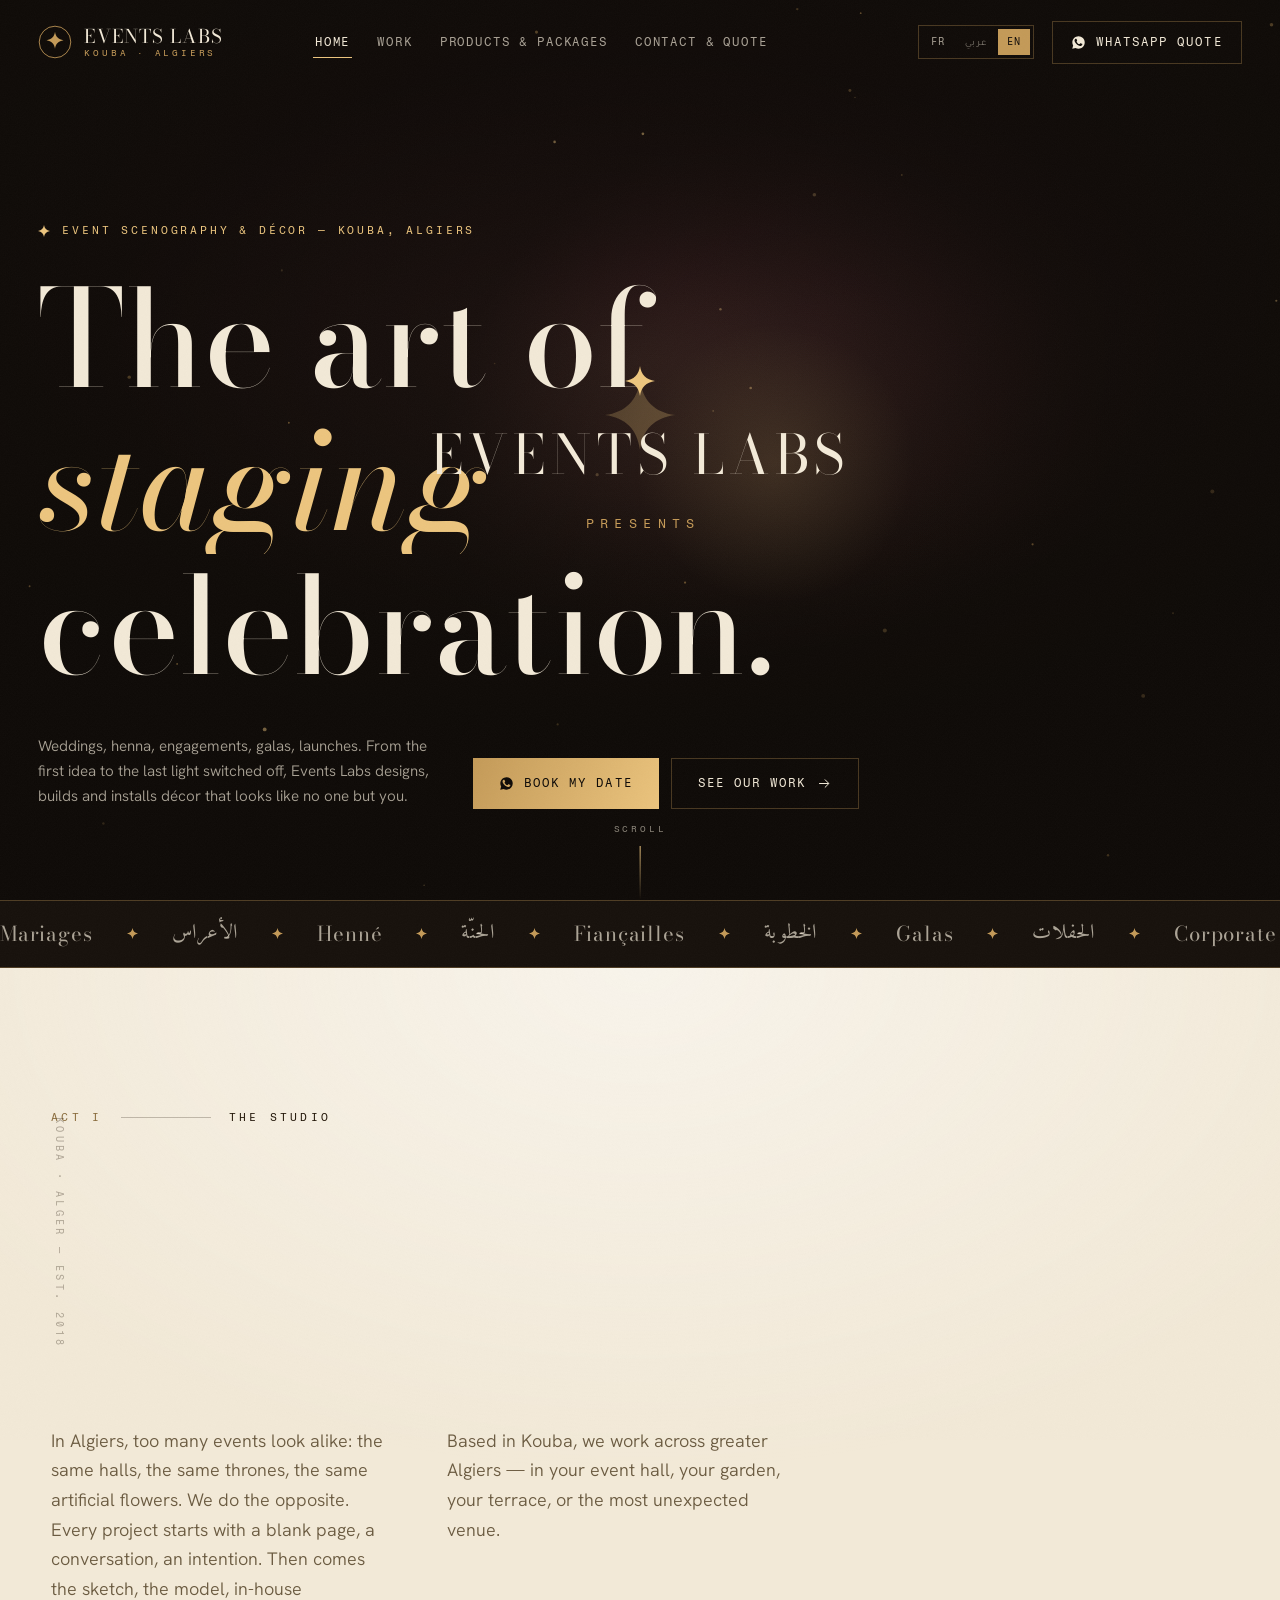
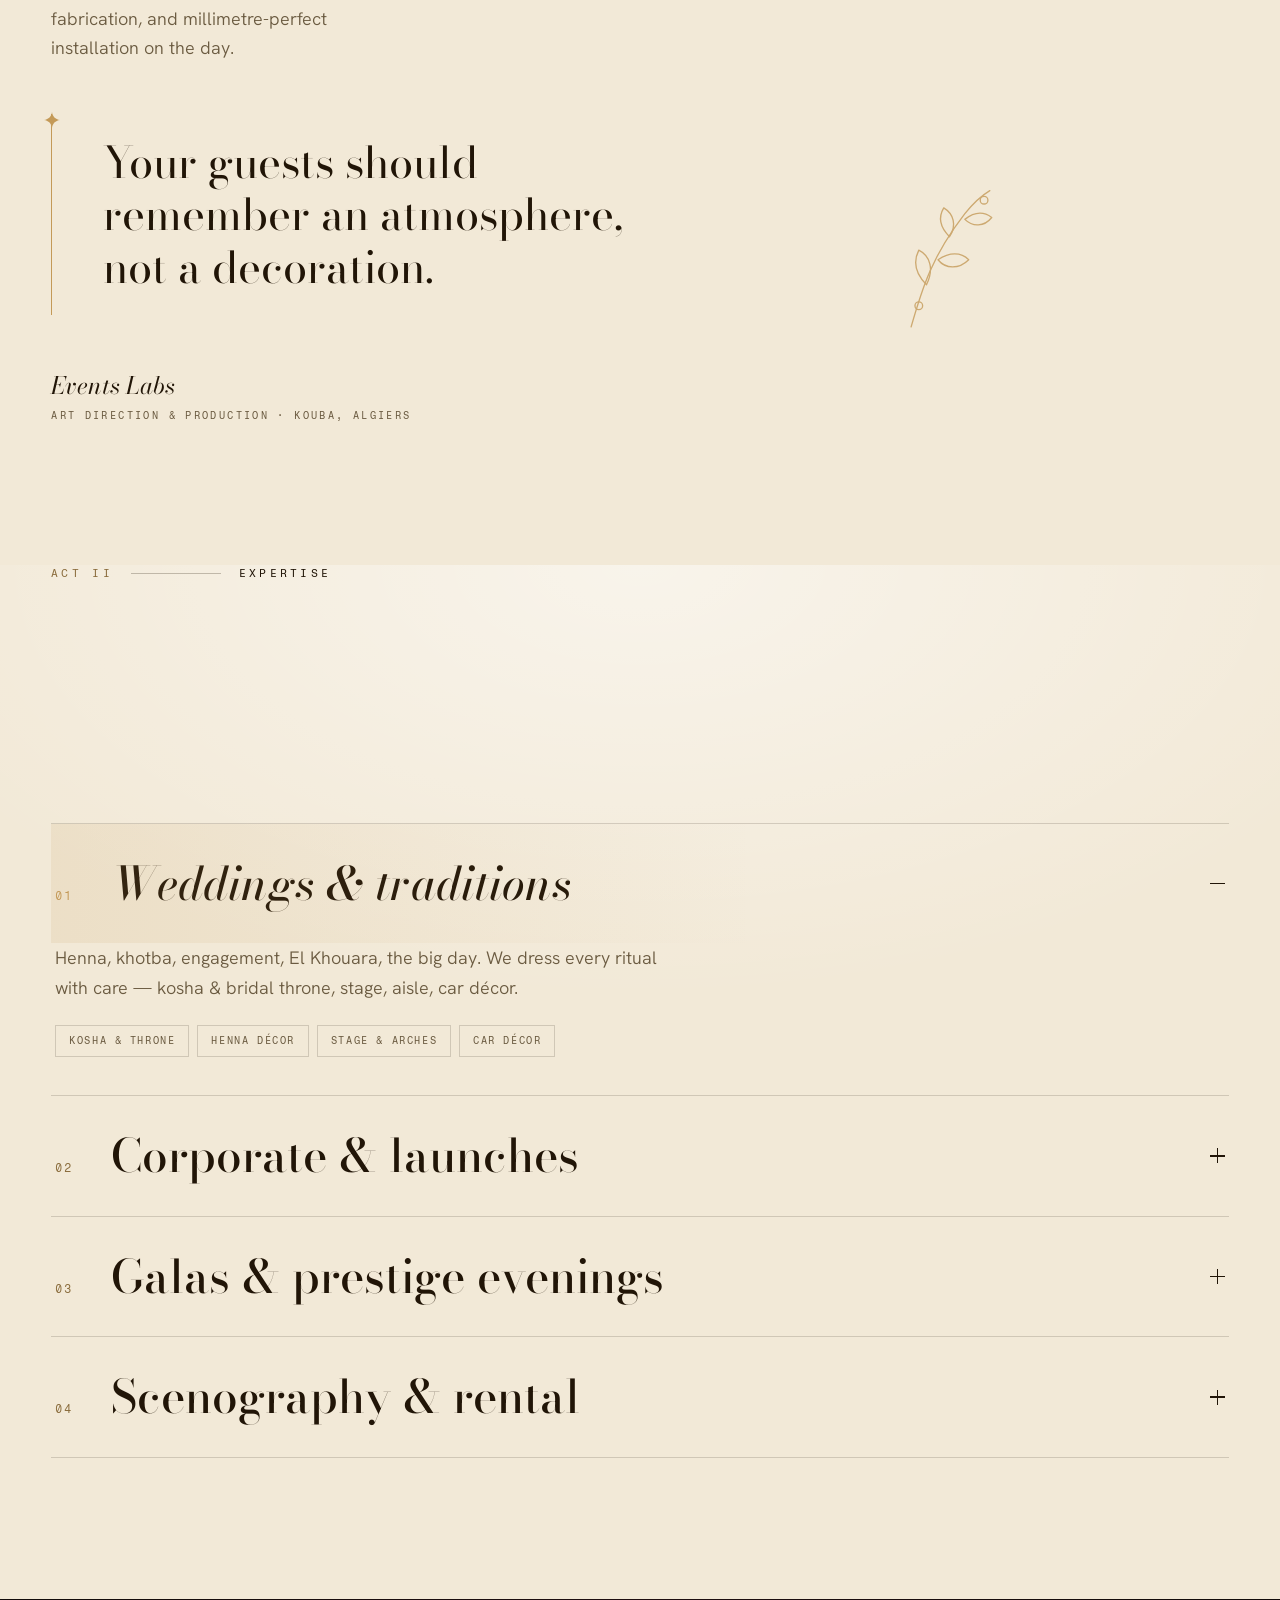
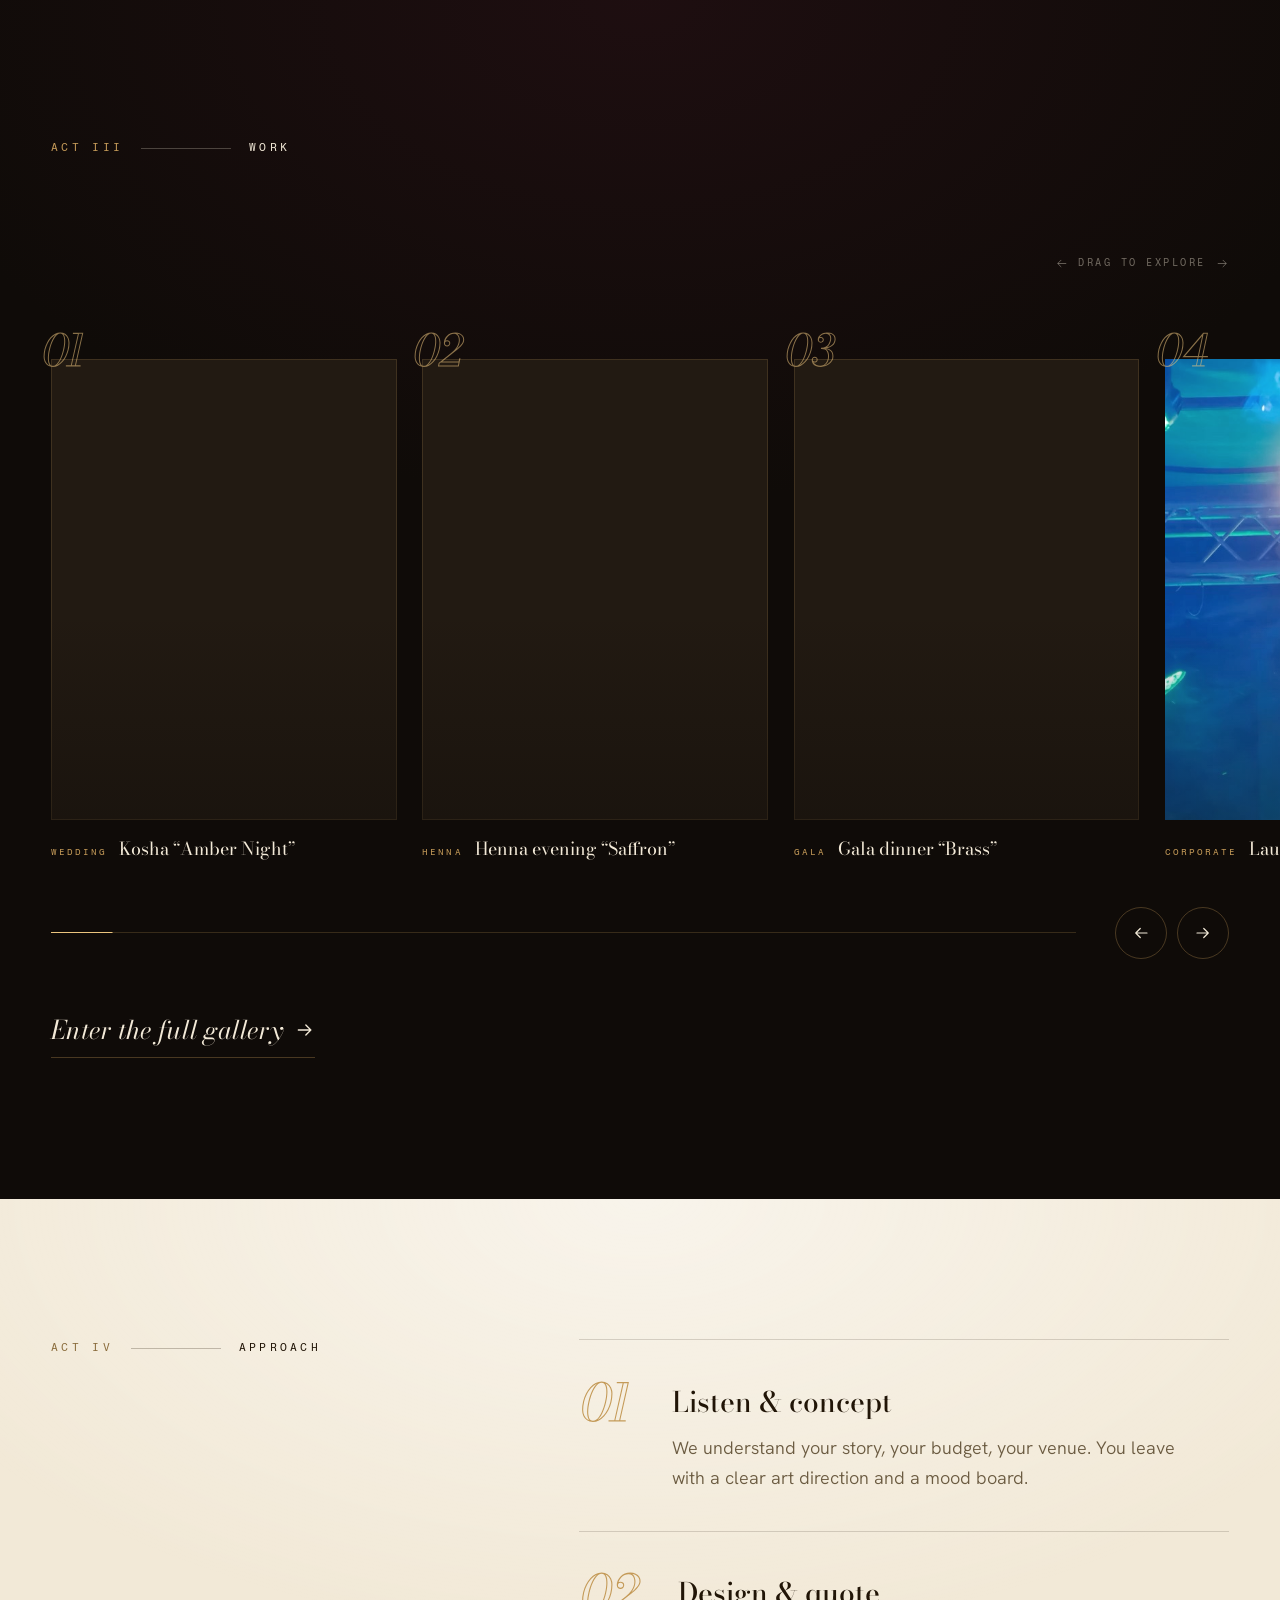
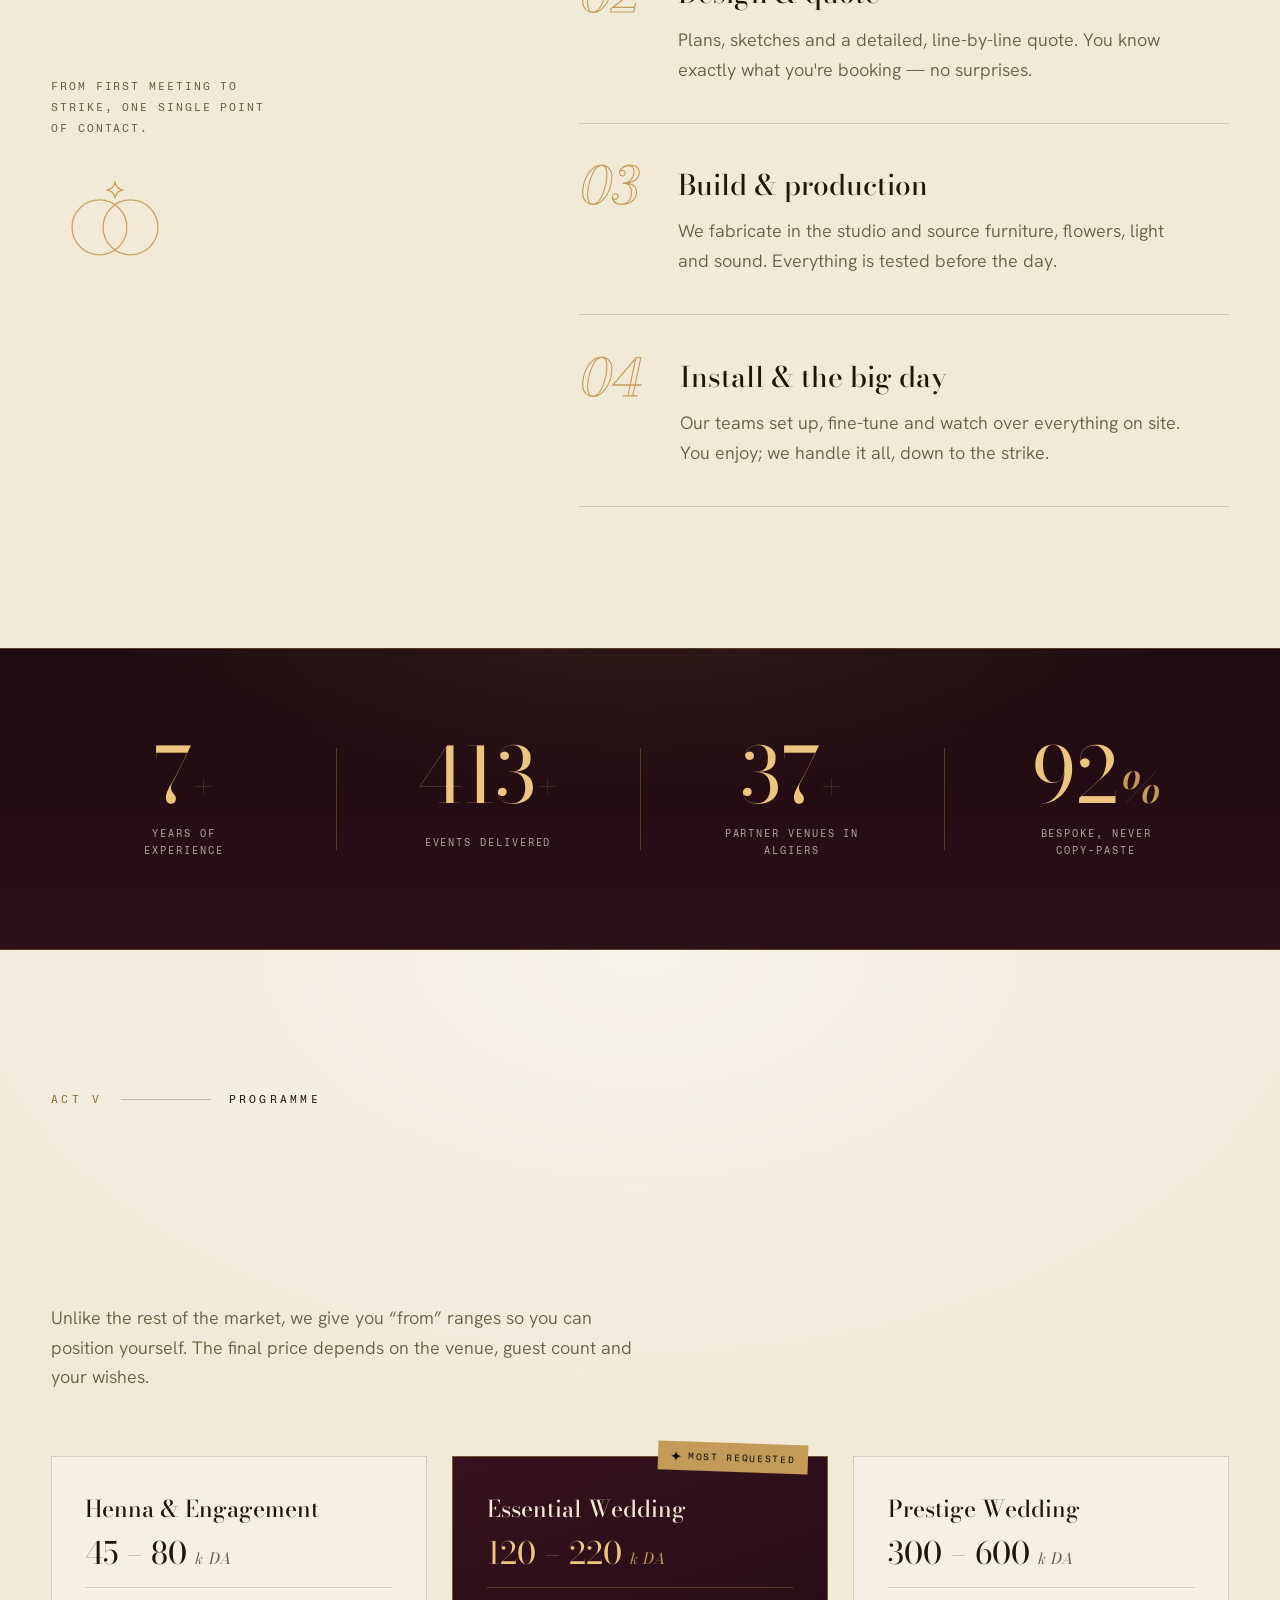
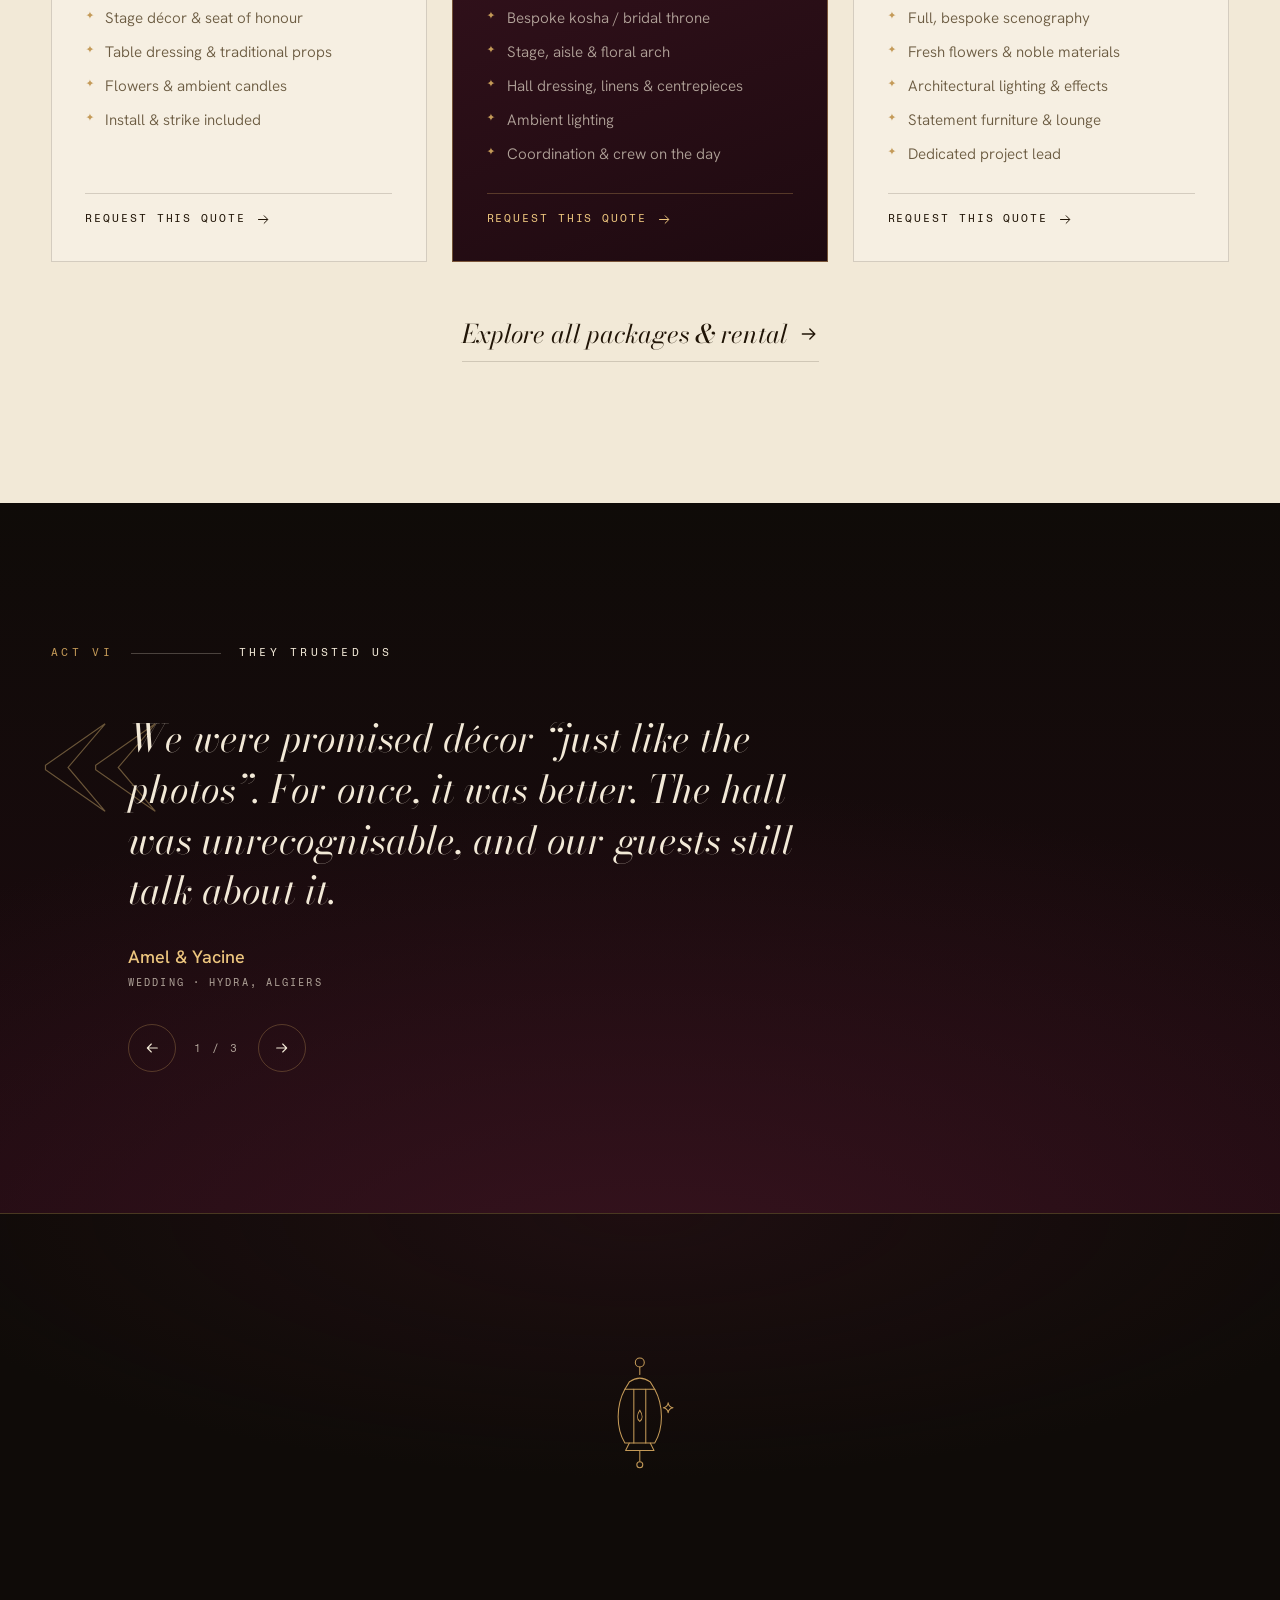
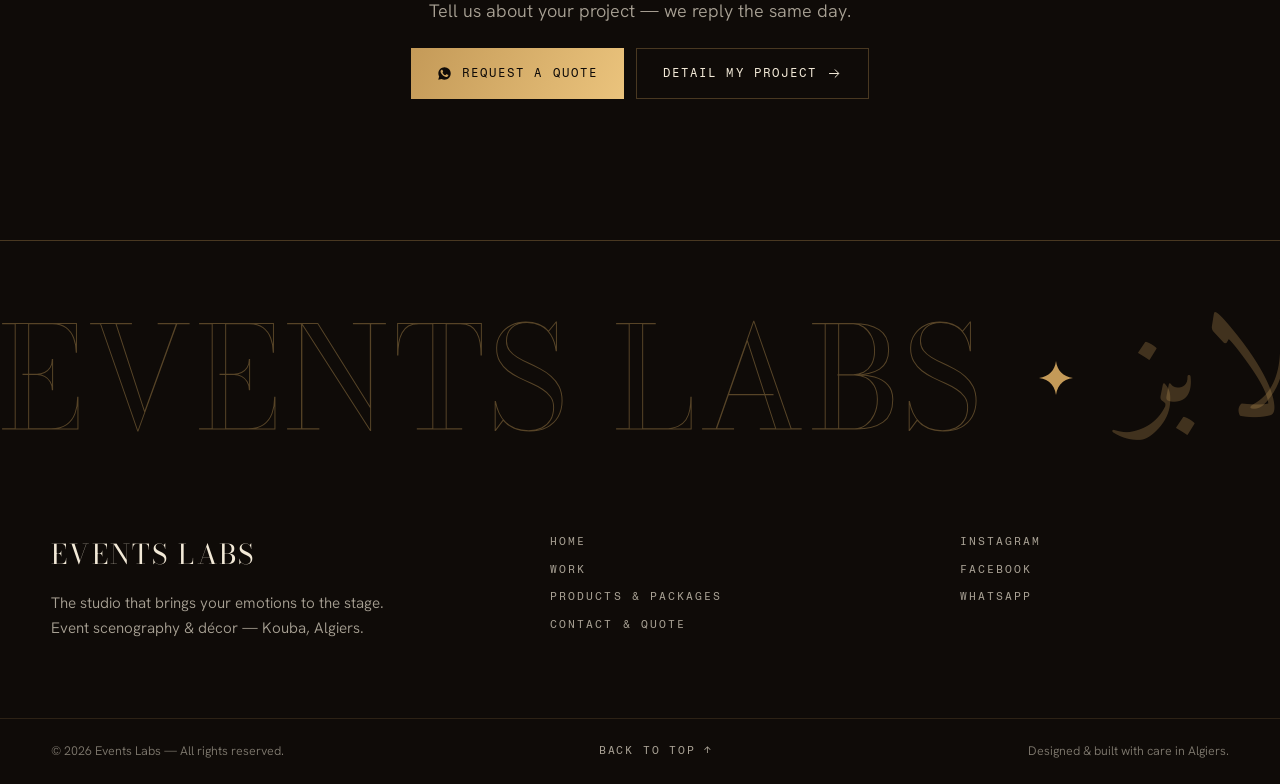
==== commit 14729afd: "feat: site en 4 pages + graphismes dynamiques mariage + ergonomie - index.html devient une landing (" ====
--- a/index.html
+++ b/index.html
@@ -73,9 +73,9 @@
   </script>
 </head>
 
-<body>
-
-  <!-- Sprite d'icônes -->
+<body data-page="home">
+
+  <!-- Sprite d'icônes & ornements -->
   <svg class="sr-sprite" aria-hidden="true" focusable="false">
     <defs>
       <symbol id="i-star" viewBox="0 0 24 24">
@@ -117,7 +117,7 @@
   <!-- En-tête -->
   <header class="header" id="header">
     <div class="header__inner">
-      <a href="#ouverture" class="brand" aria-label="Events Labs — accueil">
+      <a href="index.html" class="brand" aria-label="Events Labs — accueil">
         <svg class="brand__mark" viewBox="0 0 40 40" aria-hidden="true">
           <circle cx="20" cy="20" r="18.6" fill="none" stroke="currentColor" stroke-width="1"/>
           <path d="M20 8c.75 5.75 4.08 9.08 10 10-5.92.92-9.25 4.25-10 10-.75-5.75-4.08-9.08-10-10 5.92-.92 9.25-4.25 10-10Z" fill="currentColor"/>
@@ -129,12 +129,10 @@
       </a>
 
       <nav class="nav" aria-label="Navigation principale">
-        <a href="#atelier" data-i18n="navAtelier">L'atelier</a>
-        <a href="#services" data-i18n="navServices">Savoir-faire</a>
-        <a href="#realisations" data-i18n="navReal">Réalisations</a>
-        <a href="#approche" data-i18n="navApproche">Approche</a>
-        <a href="#formules" data-i18n="navFormules">Programme</a>
-        <a href="#contact" data-i18n="navContact">Contact</a>
+        <a href="index.html" aria-current="page" data-i18n="navHome">Accueil</a>
+        <a href="realisations.html" data-i18n="navReal">Réalisations</a>
+        <a href="produits.html" data-i18n="navProducts">Produits & Formules</a>
+        <a href="contact.html" data-i18n="navDevis">Contact & Devis</a>
       </nav>
 
       <div class="header__end">
@@ -143,7 +141,7 @@
           <button class="lang__btn" data-lang="ar" type="button" lang="ar">عربي</button>
           <button class="lang__btn" data-lang="en" type="button">EN</button>
         </div>
-        <a class="btn btn--line header__cta" data-wa href="#contact">
+        <a class="btn btn--line header__cta" data-wa href="contact.html">
           <svg class="btn__ico" aria-hidden="true"><use href="#i-wa"/></svg>
           <span data-i18n="ctaQuote">Devis WhatsApp</span>
         </a>
@@ -157,15 +155,13 @@
   <!-- Menu mobile -->
   <div class="mnav" id="mobileNav" aria-hidden="true">
     <nav class="mnav__links" aria-label="Navigation mobile">
-      <a href="#atelier"><i>01</i><span data-i18n="navAtelier">L'atelier</span></a>
-      <a href="#services"><i>02</i><span data-i18n="navServices">Savoir-faire</span></a>
-      <a href="#realisations"><i>03</i><span data-i18n="navReal">Réalisations</span></a>
-      <a href="#approche"><i>04</i><span data-i18n="navApproche">Approche</span></a>
-      <a href="#formules"><i>05</i><span data-i18n="navFormules">Programme</span></a>
-      <a href="#contact"><i>06</i><span data-i18n="navContact">Contact</span></a>
+      <a href="index.html"><i>01</i><span data-i18n="navHome">Accueil</span></a>
+      <a href="realisations.html"><i>02</i><span data-i18n="navReal">Réalisations</span></a>
+      <a href="produits.html"><i>03</i><span data-i18n="navProducts">Produits & Formules</span></a>
+      <a href="contact.html"><i>04</i><span data-i18n="navDevis">Contact & Devis</span></a>
     </nav>
     <div class="mnav__foot">
-      <a class="btn btn--gold" data-wa href="#contact">
+      <a class="btn btn--gold" data-wa href="contact.html">
         <svg class="btn__ico" aria-hidden="true"><use href="#i-wa"/></svg>
         <span data-i18n="ctaQuote">Devis WhatsApp</span>
       </a>
@@ -181,7 +177,7 @@
     <a href="#realisations" class="rail__dot" data-rail="realisations"><i>03</i><span data-i18n="navReal">Réalisations</span></a>
     <a href="#approche" class="rail__dot" data-rail="approche"><i>04</i><span data-i18n="navApproche">Approche</span></a>
     <a href="#formules" class="rail__dot" data-rail="formules"><i>05</i><span data-i18n="navFormules">Programme</span></a>
-    <a href="#contact" class="rail__dot" data-rail="contact"><i>06</i><span data-i18n="navContact">Contact</span></a>
+    <a href="#rsvp" class="rail__dot" data-rail="rsvp"><i>06</i><span>R.S.V.P.</span></a>
   </aside>
 
   <main id="main">
@@ -194,6 +190,7 @@
         </video>
         <div class="hero__shade"></div>
         <div class="hero__spot"></div>
+        <canvas class="sparks" aria-hidden="true"></canvas>
       </div>
 
       <div class="hero__inner">
@@ -213,13 +210,13 @@
             Mariages, henné, fiançailles, galas, lancements. De la première idée à la dernière lumière éteinte, Events Labs conçoit, fabrique et installe des décors qui ne ressemblent qu'à vous.
           </p>
           <div class="hero__actions rv">
-            <a class="btn btn--gold" data-wa href="#contact">
+            <a class="btn btn--gold" data-wa href="contact.html">
               <svg class="btn__ico" aria-hidden="true"><use href="#i-wa"/></svg>
               <span data-i18n="heroCta1">Réserver ma date</span>
             </a>
-            <a class="btn btn--ghost" href="#realisations" data-cursor="view">
+            <a class="btn btn--ghost" href="realisations.html" data-cursor="view">
               <span data-i18n="heroCta2">Voir les réalisations</span>
-              <svg class="btn__ico btn__ico--arr" aria-hidden="true"><use href="#i-arr"/></svg>
+              <svg class="btn__ico btn__ico--arr flip-rtl" aria-hidden="true"><use href="#i-arr"/></svg>
             </a>
           </div>
           <p class="hero__avail rv">
@@ -229,7 +226,6 @@
         </div>
       </div>
 
-      <div class="hero__corner hero__corner--l" aria-hidden="true">Kouba · Alger</div>
       <div class="hero__corner hero__corner--r" aria-hidden="true">EST. 2018</div>
 
       <a href="#atelier" class="hero__scroll">
@@ -282,6 +278,15 @@
           <blockquote class="atelier__pull rv">
             <svg class="atelier__pull-star" aria-hidden="true"><use href="#i-star"/></svg>
             <p data-i18n="atQuote">Vos invités doivent retenir une atmosphère, pas une décoration.</p>
+            <svg class="orn draw atelier__branch" viewBox="0 0 120 160" aria-hidden="true">
+              <path d="M22 152 C 34 110, 44 78, 78 34 C 86 24, 94 16, 104 10" pathLength="1"/>
+              <path d="M38 108 C 26 96, 24 84, 30 72 C 42 78, 46 92, 38 108Z" pathLength="1"/>
+              <path d="M50 82 C 62 74, 74 74, 82 82 C 72 92, 58 92, 50 82Z" pathLength="1"/>
+              <path d="M62 58 C 52 48, 50 38, 56 28 C 66 34, 70 46, 62 58Z" pathLength="1"/>
+              <path d="M78 40 C 88 32, 98 32, 106 38 C 98 48, 86 48, 78 40Z" pathLength="1"/>
+              <circle cx="30" cy="130" r="4" pathLength="1"/>
+              <circle cx="98" cy="20" r="4" pathLength="1"/>
+            </svg>
           </blockquote>
 
           <div class="signature rv">
@@ -385,7 +390,7 @@
       </div>
     </section>
 
-    <!-- ═══════════════ ACTE III — RÉALISATIONS ═══════════════ -->
+    <!-- ═══════════════ ACTE III — RÉALISATIONS (aperçu) ═══════════════ -->
     <section class="work section section--stage" id="realisations">
       <div class="wrap">
         <header class="act-head act-head--dark rv">
@@ -396,18 +401,7 @@
 
         <div class="work__intro">
           <h2 class="section__title t-reveal" data-i18n="wkTitle">Des décors qui restent en mémoire.</h2>
-          <p class="work__note rv" data-i18n="wkNote">Un aperçu de notre univers — prêt à accueillir les photographies de vos propres événements.</p>
-        </div>
-
-        <div class="work__bar rv">
-          <div class="filters" role="group" aria-label="Filtrer les réalisations">
-            <button class="filter is-active" data-filter="all" type="button" data-i18n="fAll">Tout</button>
-            <button class="filter" data-filter="mariage" type="button" data-i18n="fWedding">Mariages</button>
-            <button class="filter" data-filter="tradition" type="button" data-i18n="fTradition">Traditions</button>
-            <button class="filter" data-filter="corporate" type="button" data-i18n="fCorporate">Corporate</button>
-            <button class="filter" data-filter="gala" type="button" data-i18n="fGala">Galas</button>
-          </div>
-          <p class="work__drag" aria-hidden="true">
+          <p class="work__drag rv" aria-hidden="true">
             <svg class="work__drag-arr work__drag-arr--l"><use href="#i-arr"/></svg>
             <span data-i18n="wkDrag">Glisser pour explorer</span>
             <svg class="work__drag-arr"><use href="#i-arr"/></svg>
@@ -415,7 +409,7 @@
         </div>
       </div>
 
-      <div class="strip" id="strip">
+      <div class="strip" id="strip" data-shots>
         <figure class="shot rv" data-cat="mariage" data-cursor="view">
           <span class="shot__idx" aria-hidden="true">01</span>
           <div class="shot__media">
@@ -463,28 +457,6 @@
         <figure class="shot rv" data-cat="mariage" data-cursor="view">
           <span class="shot__idx" aria-hidden="true">05</span>
           <div class="shot__media">
-            <video class="shot__video" muted loop playsinline preload="none" data-src="assets/video/work5.mp4"></video>
-          </div>
-          <figcaption class="shot__cap">
-            <span class="shot__cat" data-i18n="capMariage">Mariage</span>
-            <span class="shot__name" data-i18n="proj5">Allée & arche florale</span>
-          </figcaption>
-        </figure>
-
-        <figure class="shot rv" data-cat="gala" data-cursor="view">
-          <span class="shot__idx" aria-hidden="true">06</span>
-          <div class="shot__media">
-            <img src="assets/img/realisations/gala.jpg" alt="Soirée de gala aux bougies" loading="lazy" />
-          </div>
-          <figcaption class="shot__cap">
-            <span class="shot__cat" data-i18n="capGala">Soirée</span>
-            <span class="shot__name" data-i18n="proj6">Mise en lumière « Velours »</span>
-          </figcaption>
-        </figure>
-
-        <figure class="shot rv" data-cat="mariage" data-cursor="view">
-          <span class="shot__idx" aria-hidden="true">07</span>
-          <div class="shot__media">
             <img src="assets/img/realisations/wed.jpg" alt="Centre de table fleuri — mariage" loading="lazy" />
           </div>
           <figcaption class="shot__cap">
@@ -492,24 +464,13 @@
             <span class="shot__name" data-i18n="proj7">Table d'honneur « Roseraie »</span>
           </figcaption>
         </figure>
-
-        <figure class="shot rv" data-cat="tradition" data-cursor="view">
-          <span class="shot__idx" aria-hidden="true">08</span>
-          <div class="shot__media">
-            <img src="assets/img/realisations/fianc.jpg" alt="Alliances — fiançailles" loading="lazy" />
-          </div>
-          <figcaption class="shot__cap">
-            <span class="shot__cat" data-i18n="capFiancailles">Fiançailles</span>
-            <span class="shot__name" data-i18n="proj8">Fiançailles « Éclat »</span>
-          </figcaption>
-        </figure>
       </div>
 
       <div class="wrap strip-ui rv">
         <div class="strip-ui__progress" aria-hidden="true"><span class="strip-ui__bar" id="stripBar"></span></div>
         <div class="strip-ui__btns">
           <button class="strip-ui__btn" id="stripPrev" type="button" aria-label="Précédent" data-i18n-aria="aPrev">
-            <svg class="flip-rtl" style="transform:scaleX(-1)"><use href="#i-arr"/></svg>
+            <svg style="transform:scaleX(-1)"><use href="#i-arr"/></svg>
           </button>
           <button class="strip-ui__btn" id="stripNext" type="button" aria-label="Suivant" data-i18n-aria="aNext">
             <svg class="flip-rtl"><use href="#i-arr"/></svg>
@@ -518,8 +479,8 @@
       </div>
 
       <p class="wrap work__cta rv">
-        <a class="link-arrow" data-wa href="#contact">
-          <span data-i18n="wkCta">Discuter de votre projet sur WhatsApp</span>
+        <a class="link-arrow" href="realisations.html">
+          <span data-i18n="wkMore">Entrer dans la galerie complète</span>
           <svg class="flip-rtl" aria-hidden="true"><use href="#i-arr"/></svg>
         </a>
       </p>
@@ -536,6 +497,11 @@
           </header>
           <h2 class="section__title t-reveal" data-i18n="apTitle">Une méthode claire, du sur-mesure, zéro hasard.</h2>
           <p class="approche__note rv" data-i18n="apNote">De la première rencontre au démontage, un seul interlocuteur.</p>
+          <svg class="orn draw approche__rings" viewBox="0 0 140 96" aria-hidden="true">
+            <circle cx="53" cy="54" r="30" pathLength="1"/>
+            <circle cx="87" cy="54" r="30" pathLength="1"/>
+            <path d="M70 4c.7 5.4 3.7 8.4 9 9-5.3.9-8.3 3.9-9 9-.7-5.1-3.7-8.1-9-9 5.3-.6 8.3-3.6 9-9Z" pathLength="1"/>
+          </svg>
         </div>
 
         <ol class="steps">
@@ -593,7 +559,7 @@
       </div>
     </section>
 
-    <!-- ═══════════════ ACTE V — LE PROGRAMME ═══════════════ -->
+    <!-- ═══════════════ ACTE V — LE PROGRAMME (aperçu) ═══════════════ -->
     <section class="pricing section section--paper" id="formules">
       <div class="wrap">
         <header class="act-head rv">
@@ -619,7 +585,7 @@
               <li data-i18n="plan1f3">Fleurs & bougies d'ambiance</li>
               <li data-i18n="plan1f4">Installation & démontage inclus</li>
             </ul>
-            <a class="plan__cta" data-wa href="#contact"><span data-i18n="planCta">Demander ce devis</span><svg class="flip-rtl" aria-hidden="true"><use href="#i-arr"/></svg></a>
+            <a class="plan__cta" data-wa href="contact.html"><span data-i18n="planCta">Demander ce devis</span><svg class="flip-rtl" aria-hidden="true"><use href="#i-arr"/></svg></a>
           </article>
 
           <article class="plan plan--feature rv">
@@ -635,7 +601,7 @@
               <li data-i18n="plan2f4">Mise en lumière d'ambiance</li>
               <li data-i18n="plan2f5">Coordination & équipe le jour J</li>
             </ul>
-            <a class="plan__cta" data-wa href="#contact"><span data-i18n="planCta">Demander ce devis</span><svg class="flip-rtl" aria-hidden="true"><use href="#i-arr"/></svg></a>
+            <a class="plan__cta" data-wa href="contact.html"><span data-i18n="planCta">Demander ce devis</span><svg class="flip-rtl" aria-hidden="true"><use href="#i-arr"/></svg></a>
           </article>
 
           <article class="plan rv">
@@ -650,53 +616,16 @@
               <li data-i18n="plan3f4">Mobilier d'exception & lounge</li>
               <li data-i18n="plan3f5">Chef de projet dédié</li>
             </ul>
-            <a class="plan__cta" data-wa href="#contact"><span data-i18n="planCta">Demander ce devis</span><svg class="flip-rtl" aria-hidden="true"><use href="#i-arr"/></svg></a>
+            <a class="plan__cta" data-wa href="contact.html"><span data-i18n="planCta">Demander ce devis</span><svg class="flip-rtl" aria-hidden="true"><use href="#i-arr"/></svg></a>
           </article>
-
-          <article class="plan rv">
-            <div class="plan__top">
-              <h3 class="plan__name" data-i18n="plan5Name">Anniversaire & Privé</h3>
-              <p class="plan__price" dir="ltr">35 – 90 <i>k DA</i></p>
-            </div>
-            <ul class="plan__feats">
-              <li data-i18n="plan5f1">Décor thématique sur-mesure</li>
-              <li data-i18n="plan5f2">Ballons, fleurs & sweet table</li>
-              <li data-i18n="plan5f3">Mise en lumière & mobilier</li>
-              <li data-i18n="plan5f4">Installation & démontage inclus</li>
-            </ul>
-            <a class="plan__cta" data-wa href="#contact"><span data-i18n="planCta">Demander ce devis</span><svg class="flip-rtl" aria-hidden="true"><use href="#i-arr"/></svg></a>
-          </article>
-
-          <article class="plan rv">
-            <div class="plan__top">
-              <h3 class="plan__name" data-i18n="plan6Name">Location & Matériel</h3>
-              <p class="plan__price"><span class="plan__from" data-i18n="from">à partir de</span> <span dir="ltr">25 <i>k DA</i></span></p>
-            </div>
-            <ul class="plan__feats">
-              <li data-i18n="plan6f1">Chaises, tables & nappage</li>
-              <li data-i18n="plan6f2">Trône, mobilier & lounge</li>
-              <li data-i18n="plan6f3">Chapiteaux & structures</li>
-              <li data-i18n="plan6f4">Livraison, montage & reprise</li>
-            </ul>
-            <a class="plan__cta" data-wa href="#contact"><span data-i18n="planCta">Demander ce devis</span><svg class="flip-rtl" aria-hidden="true"><use href="#i-arr"/></svg></a>
-          </article>
-
-          <article class="plan rv">
-            <div class="plan__top">
-              <h3 class="plan__name" data-i18n="plan4Name">Corporate & Sur-mesure</h3>
-              <p class="plan__price plan__price--txt" data-i18n="plan4From">sur étude</p>
-            </div>
-            <ul class="plan__feats">
-              <li data-i18n="plan4f1">Séminaires, galas, lancements</li>
-              <li data-i18n="plan4f2">Conception scénographique dédiée</li>
-              <li data-i18n="plan4f3">Branding d'espace & signalétique</li>
-              <li data-i18n="plan4f4">Régie technique son & lumière</li>
-            </ul>
-            <a class="plan__cta" data-wa href="#contact"><span data-i18n="planCtaCustom">Parlons-en</span><svg class="flip-rtl" aria-hidden="true"><use href="#i-arr"/></svg></a>
-          </article>
-        </div>
-
-        <p class="pricing__legal rv" data-i18n="prLegal">Prix indicatifs en dinars algériens, hors location de salle. Réservation confirmée par acompte et contrat détaillé.</p>
+        </div>
+
+        <p class="pricing__more rv">
+          <a class="link-arrow link-arrow--ink" href="produits.html">
+            <span data-i18n="prMore">Découvrir tout le programme & la location</span>
+            <svg class="flip-rtl" aria-hidden="true"><use href="#i-arr"/></svg>
+          </a>
+        </p>
       </div>
     </section>
 
@@ -726,7 +655,7 @@
             </blockquote>
           </div>
           <div class="qcar__ui">
-            <button class="qcar__btn" id="qPrev" type="button" aria-label="Témoignage précédent" data-i18n-aria="aPrev"><svg class="flip-rtl" style="transform:scaleX(-1)"><use href="#i-arr"/></svg></button>
+            <button class="qcar__btn" id="qPrev" type="button" aria-label="Témoignage précédent" data-i18n-aria="aPrev"><svg style="transform:scaleX(-1)"><use href="#i-arr"/></svg></button>
             <span class="qcar__count" id="qCount" dir="ltr">1 / 3</span>
             <button class="qcar__btn" id="qNext" type="button" aria-label="Témoignage suivant" data-i18n-aria="aNext"><svg class="flip-rtl"><use href="#i-arr"/></svg></button>
           </div>
@@ -734,88 +663,34 @@
       </div>
     </section>
 
-    <!-- ═══════════════ ACTE VII — R.S.V.P. ═══════════════ -->
-    <section class="contact section section--stage" id="contact">
-      <div class="wrap contact__grid">
-        <div class="contact__intro">
-          <header class="act-head act-head--dark rv">
-            <span class="act-head__label" data-i18n="act7">Acte VII</span>
-            <span class="act-head__rule" aria-hidden="true"></span>
-            <span class="act-head__name" data-i18n="navContact">Contact</span>
-          </header>
-
-          <h2 class="section__title t-reveal" data-i18n="ctTitle">Réservez votre date.</h2>
-          <p class="contact__text rv" data-i18n="ctText">Le plus simple : un message WhatsApp. On vous répond vite, on cale un rendez-vous à l'atelier de Kouba ou en visio, et on dessine votre devis.</p>
-
-          <div class="contact__actions rv">
-            <a class="btn btn--gold" data-wa href="#">
-              <svg class="btn__ico" aria-hidden="true"><use href="#i-wa"/></svg>
-              <span data-i18n="ctaWa">Écrire sur WhatsApp</span>
-            </a>
-            <a class="btn btn--ghost" data-mail href="#"><span data-i18n="ctaEmail">Envoyer un e-mail</span></a>
-            <a class="btn btn--ghost" data-call href="#"><span data-i18n="ctaCall">Appeler l'atelier</span></a>
-          </div>
-
-          <ul class="contact__details rv">
-            <li>
-              <span class="contact__lbl" data-i18n="cAddr">Atelier</span>
-              <span class="contact__val" data-i18n="cAddrVal">Kouba, Alger — adresse à préciser</span>
-            </li>
-            <li>
-              <span class="contact__lbl" data-i18n="cPhone">Téléphone / WhatsApp</span>
-              <span class="contact__val" dir="ltr" data-phone-display>+213 0 00 00 00 00</span>
-            </li>
-            <li>
-              <span class="contact__lbl" data-i18n="cMail">E-mail</span>
-              <span class="contact__val" dir="ltr" data-mail-display>contact@eventslabs.dz</span>
-            </li>
-            <li>
-              <span class="contact__lbl" data-i18n="cHours">Horaires</span>
-              <span class="contact__val" data-i18n="cHoursVal">Samedi – jeudi · 9h – 19h</span>
-            </li>
-          </ul>
-        </div>
-
-        <form class="rsvp rv" id="quoteForm" novalidate>
-          <div class="rsvp__head">
-            <svg class="rsvp__star" aria-hidden="true"><use href="#i-star"/></svg>
-            <span class="rsvp__title">R.S.V.P.</span>
-            <p class="rsvp__hint" data-i18n="formHint">Laissez-nous quelques infos — le formulaire prépare votre message WhatsApp.</p>
-          </div>
-
-          <div class="field">
-            <label for="f-name" data-i18n="fName">Votre nom</label>
-            <input id="f-name" name="name" type="text" autocomplete="name" required />
-          </div>
-          <div class="field field--row">
-            <div>
-              <label for="f-type" data-i18n="fType">Type d'événement</label>
-              <select id="f-type" name="type">
-                <option data-i18n="optWedding">Mariage</option>
-                <option data-i18n="optHenna">Henné / Fiançailles</option>
-                <option data-i18n="optGala">Gala / Soirée</option>
-                <option data-i18n="optCorp">Entreprise / Lancement</option>
-                <option data-i18n="optOther">Autre</option>
-              </select>
-            </div>
-            <div>
-              <label for="f-date" data-i18n="fDate">Date (approx.)</label>
-              <input id="f-date" name="date" type="text" placeholder="ex. août 2026" data-i18n-ph="fDatePh" />
-            </div>
-          </div>
-          <div class="field">
-            <label for="f-msg" data-i18n="fMsg">Votre projet en quelques mots</label>
-            <textarea id="f-msg" name="msg" rows="3"></textarea>
-          </div>
-
-          <div class="rsvp__actions">
-            <button class="btn btn--gold rsvp__submit" type="submit">
-              <svg class="btn__ico" aria-hidden="true"><use href="#i-wa"/></svg>
-              <span data-i18n="formSubmit">Envoyer sur WhatsApp</span>
-            </button>
-            <button class="btn btn--ghost btn--ink" type="button" id="quoteMail"><span data-i18n="formSubmitMail">Ou par e-mail</span></button>
-          </div>
-        </form>
+    <!-- ═══════════════ R.S.V.P. — bandeau final ═══════════════ -->
+    <section class="banner section section--stage" id="rsvp">
+      <canvas class="sparks" aria-hidden="true"></canvas>
+      <div class="wrap banner__inner">
+        <svg class="orn draw banner__lantern" viewBox="0 0 120 156" aria-hidden="true">
+          <circle cx="60" cy="10" r="6" pathLength="1"/>
+          <path d="M60 16 v10" pathLength="1"/>
+          <path d="M46 36 Q60 26 74 36 L80 46 H40 Z" pathLength="1"/>
+          <path d="M40 46 C 28 68 28 98 40 118 L80 118 C 92 98 92 68 80 46" pathLength="1"/>
+          <path d="M52 46 v72 M68 46 v72" pathLength="1"/>
+          <path d="M46 118 l-5 10 h38 l-5 -10" pathLength="1"/>
+          <path d="M60 128 v14" pathLength="1"/>
+          <circle cx="60" cy="147" r="4" pathLength="1"/>
+          <path d="M60 74 C 56 80 56 86 60 89 C 64 86 64 80 60 74Z" pathLength="1"/>
+          <path d="M98 64c.5 4 2.6 6.1 6.5 6.6-3.9.6-6 2.7-6.5 6.6-.5-3.9-2.6-6-6.5-6.6 3.9-.5 6-2.6 6.5-6.6Z" pathLength="1"/>
+        </svg>
+        <h2 class="banner__title t-reveal" data-i18n="bannerTitle">Une date en tête&nbsp;?</h2>
+        <p class="banner__text rv" data-i18n="bannerText">Racontez-nous votre projet — on vous répond dans la journée.</p>
+        <div class="banner__actions rv">
+          <a class="btn btn--gold" data-wa href="contact.html">
+            <svg class="btn__ico" aria-hidden="true"><use href="#i-wa"/></svg>
+            <span data-i18n="bannerCta">Demander un devis</span>
+          </a>
+          <a class="btn btn--ghost" href="contact.html">
+            <span data-i18n="bannerAlt">Détailler mon projet</span>
+            <svg class="btn__ico btn__ico--arr flip-rtl" aria-hidden="true"><use href="#i-arr"/></svg>
+          </a>
+        </div>
       </div>
     </section>
   </main>
@@ -837,11 +712,10 @@
         <p class="footer__tag" data-i18n="footerTag">L'atelier qui met vos émotions en scène. Scénographie & décoration événementielle — Kouba, Alger.</p>
       </div>
       <nav class="footer__nav" aria-label="Pied de page">
-        <a href="#atelier" data-i18n="navAtelier">L'atelier</a>
-        <a href="#services" data-i18n="navServices">Savoir-faire</a>
-        <a href="#realisations" data-i18n="navReal">Réalisations</a>
-        <a href="#formules" data-i18n="navFormules">Programme</a>
-        <a href="#contact" data-i18n="navContact">Contact</a>
+        <a href="index.html" data-i18n="navHome">Accueil</a>
+        <a href="realisations.html" data-i18n="navReal">Réalisations</a>
+        <a href="produits.html" data-i18n="navProducts">Produits & Formules</a>
+        <a href="contact.html" data-i18n="navDevis">Contact & Devis</a>
       </nav>
       <div class="footer__social">
         <a href="https://www.instagram.com/eventslabs.dz" target="_blank" rel="noopener">Instagram</a>
@@ -851,18 +725,21 @@
     </div>
     <div class="wrap footer__bottom">
       <span>© <span id="year">2026</span> Events Labs — <span data-i18n="footerRights">Tous droits réservés.</span></span>
+      <a class="footer__top" href="#ouverture" data-i18n="backTop">Retour en haut ↑</a>
       <span class="footer__credit" data-i18n="footerMade">Conçu & fabriqué avec soin à Alger.</span>
     </div>
   </footer>
 
   <!-- Bouton WhatsApp flottant -->
-  <a class="fab-wa" data-wa href="#contact" aria-label="WhatsApp" data-i18n-aria="aWa">
+  <a class="fab-wa" data-wa href="contact.html" aria-label="WhatsApp" data-i18n-aria="aWa">
     <svg aria-hidden="true"><use href="#i-wa"/></svg>
   </a>
 
   <!-- Lightbox -->
   <dialog class="lightbox" id="lightbox" aria-label="Aperçu de la réalisation">
     <button class="lightbox__close" type="button" aria-label="Fermer" data-i18n-aria="aClose">×</button>
+    <button class="lightbox__nav lightbox__nav--prev" type="button" aria-label="Précédent" data-i18n-aria="aPrev"><svg style="transform:scaleX(-1)"><use href="#i-arr"/></svg></button>
+    <button class="lightbox__nav lightbox__nav--next" type="button" aria-label="Suivant" data-i18n-aria="aNext"><svg><use href="#i-arr"/></svg></button>
     <div class="lightbox__inner"></div>
   </dialog>
 
--- a/assets/css/styles.css
+++ b/assets/css/styles.css
@@ -1407,9 +1407,233 @@
   .hero__actions .btn { flex: 1 1 auto; justify-content: center; }
 }
 
+/* ═══════════════════════════════════════════════════════════════════════
+   MULTI-PAGES : en-têtes de page, ornements, lucioles, galerie, produits,
+   FAQ, bandeau R.S.V.P., navigation active
+   ═══════════════════════════════════════════════════════════════════════ */
+
+/* ── Navigation : page active ─────────────────────────────────────────── */
+.nav a[aria-current="page"] { color: var(--paper); }
+.nav a[aria-current="page"]::after { transform: scaleX(1); }
+.mnav__links a[aria-current="page"] { color: var(--flame); }
+
+/* ── Lucioles (canvas) ────────────────────────────────────────────────── */
+.sparks {
+  position: absolute; inset: 0;
+  width: 100%; height: 100%;
+  pointer-events: none;
+  z-index: 1;
+}
+
+/* ── Ornements dessinés au scroll ─────────────────────────────────────── */
+.orn { pointer-events: none; }
+.draw path, .draw circle {
+  fill: none;
+  stroke: var(--brass);
+  stroke-width: 1.4;
+  stroke-linecap: round;
+  stroke-linejoin: round;
+  stroke-dasharray: 1;
+  stroke-dashoffset: 1;
+  transition: stroke-dashoffset 1.9s var(--e-io);
+}
+.draw.is-in path, .draw.is-in circle { stroke-dashoffset: 0; }
+.draw path:nth-of-type(2), .draw circle:nth-of-type(1) { transition-delay: .35s; }
+.draw path:nth-of-type(3) { transition-delay: .6s; }
+.draw path:nth-of-type(4) { transition-delay: .85s; }
+.draw path:nth-of-type(5) { transition-delay: 1.05s; }
+.draw path:nth-of-type(6) { transition-delay: 1.25s; }
+.draw path:nth-of-type(7) { transition-delay: 1.45s; }
+.draw path:nth-of-type(8) { transition-delay: 1.6s; }
+.draw circle:nth-of-type(2) { transition-delay: 1.7s; }
+html.no-motion .draw path, html.no-motion .draw circle {
+  stroke-dasharray: none; stroke-dashoffset: 0; transition: none;
+}
+
+/* Placements */
+.atelier__branch {
+  position: absolute;
+  inset-inline-end: clamp(-10px, 2vw, 40px);
+  bottom: -20px;
+  width: clamp(70px, 9vw, 120px);
+  opacity: .8;
+}
+@media (max-width: 860px) { .atelier__branch { display: none; } }
+.atelier__pull { position: relative; }
+.approche__rings {
+  width: clamp(90px, 10vw, 130px);
+  margin-top: clamp(24px, 3vw, 44px);
+  opacity: .9;
+}
+
+/* ── En-tête de page (sous-pages) ─────────────────────────────────────── */
+.phero {
+  position: relative;
+  padding-top: calc(var(--header-h) + clamp(50px, 8vh, 110px));
+  padding-bottom: clamp(50px, 7vw, 100px);
+  background:
+    radial-gradient(110% 90% at 50% -20%, rgba(58,20,32,.75), transparent 65%),
+    var(--stage);
+  color: var(--paper);
+  border-bottom: 1px solid var(--line-gold);
+  overflow: hidden;
+}
+.phero__inner { position: relative; z-index: 2; }
+.phero__title {
+  font-family: var(--f-display);
+  font-optical-sizing: auto;
+  font-size: clamp(2.6rem, 6.5vw, 5.6rem);
+  line-height: 1.02;
+  max-width: 16ch;
+  margin-bottom: clamp(16px, 2vw, 26px);
+  text-wrap: balance;
+}
+html[lang="ar"] .phero__title { line-height: 1.25; }
+.phero__lead { max-width: 52ch; color: var(--ivory-soft); }
+.phero__orn {
+  position: absolute;
+  inset-inline-end: clamp(16px, 7vw, 130px);
+  bottom: clamp(20px, 5vw, 60px);
+  width: clamp(110px, 14vw, 190px);
+  opacity: .75;
+  z-index: 1;
+}
+@media (max-width: 900px) { .phero__orn { width: 90px; opacity: .4; } }
+
+/* ── Galerie complète (grille) ────────────────────────────────────────── */
+.gallery { padding-top: clamp(40px, 5vw, 70px); }
+.gallery .work__bar { margin-bottom: clamp(30px, 4vw, 50px); }
+.gallery .work__note { font-size: .85rem; max-width: 34ch; text-align: end; }
+@media (max-width: 800px) { .gallery .work__note { display: none; } }
+.ggrid {
+  display: grid;
+  grid-template-columns: repeat(4, 1fr);
+  gap: clamp(18px, 2.4vw, 34px);
+  row-gap: clamp(40px, 4vw, 60px);
+}
+@media (max-width: 1100px) { .ggrid { grid-template-columns: repeat(3, 1fr); } }
+@media (max-width: 780px)  { .ggrid { grid-template-columns: repeat(2, 1fr); } }
+@media (max-width: 460px)  { .ggrid { grid-template-columns: 1fr; } }
+.ggrid .shot { width: auto; }
+/* Rythme éditorial : une vignette sur trois descend légèrement */
+@media (min-width: 781px) {
+  .ggrid .shot:nth-child(3n+2) { transform: translateY(22px); }
+  .ggrid .shot:nth-child(3n+2).rv { transform: translateY(50px); }
+  .ggrid .shot:nth-child(3n+2).rv.is-in { transform: translateY(22px); }
+}
+.gallery .work__cta { margin-top: clamp(50px, 6vw, 80px); text-align: center; }
+
+/* ── Produits / location ──────────────────────────────────────────────── */
+.location__note {
+  margin-top: 18px;
+  color: var(--ivory-soft);
+  max-width: 56ch;
+}
+.prods {
+  display: grid;
+  grid-template-columns: repeat(4, 1fr);
+  gap: clamp(14px, 1.8vw, 24px);
+  margin-top: clamp(34px, 4vw, 56px);
+}
+@media (max-width: 1080px) { .prods { grid-template-columns: repeat(2, 1fr); } }
+@media (max-width: 560px)  { .prods { grid-template-columns: 1fr; } }
+.prod {
+  position: relative;
+  display: flex; flex-direction: column; gap: 10px;
+  padding: clamp(20px, 2.2vw, 30px);
+  border: 1px solid rgba(196,154,88,.22);
+  background: linear-gradient(170deg, rgba(58,20,32,.24), rgba(15,11,8,0) 55%);
+  transition: transform .5s var(--e-out), border-color .4s ease, background-color .4s ease;
+}
+.prod:hover { transform: translateY(-5px); border-color: var(--brass); }
+.prod__num {
+  font-family: "Bodoni Moda", serif;
+  font-style: italic;
+  font-size: clamp(1.9rem, 2.6vw, 2.6rem);
+  line-height: 1;
+  color: transparent;
+  -webkit-text-stroke: 1px rgba(236,197,126,.5);
+}
+.prod__name {
+  font-family: var(--f-display);
+  font-size: clamp(1.15rem, 1.5vw, 1.35rem);
+  color: var(--paper);
+}
+.prod__desc { font-size: .9rem; color: var(--ivory-soft); flex: 1; }
+.prod__tag {
+  align-self: flex-start;
+  font-family: var(--f-mono); font-size: .58rem;
+  letter-spacing: .18em; text-transform: uppercase;
+  color: var(--flame);
+  border: 1px solid var(--line-gold);
+  padding: 5px 10px;
+}
+.location .work__cta { text-align: center; }
+
+/* ── FAQ (accordéon sur papier, plus compact) ─────────────────────────── */
+.acc--faq .acc__title { font-size: clamp(1.15rem, 2.2vw, 1.7rem); }
+.acc--faq .acc__head { padding-block: clamp(16px, 2vw, 24px); }
+.acc--faq .acc__desc { padding-bottom: clamp(18px, 2.4vw, 28px); }
+
+/* ── Bandeau R.S.V.P. ─────────────────────────────────────────────────── */
+.banner {
+  overflow: hidden;
+  border-top: 1px solid var(--line-gold);
+  text-align: center;
+}
+.banner__inner {
+  position: relative; z-index: 2;
+  display: grid; justify-items: center; gap: clamp(14px, 2vw, 22px);
+}
+.banner__lantern { width: clamp(64px, 7vw, 92px); }
+.banner__title {
+  font-family: var(--f-display);
+  font-size: clamp(2.4rem, 6vw, 5rem);
+  line-height: 1.05;
+}
+.banner__text { color: var(--ivory-soft); max-width: 44ch; }
+.banner__actions { display: flex; flex-wrap: wrap; gap: 12px; justify-content: center; }
+
+/* ── Aperçu programme : lien "tout voir" ──────────────────────────────── */
+.pricing__more { margin-top: clamp(34px, 4vw, 54px); text-align: center; }
+.link-arrow--ink { color: var(--ink); border-bottom-color: var(--line-ink); }
+.link-arrow--ink:hover { color: var(--brass-dim); border-bottom-color: var(--brass); }
+
+/* ── Pied de page : retour en haut ────────────────────────────────────── */
+.footer__top {
+  font-family: var(--f-mono); font-size: .7rem;
+  letter-spacing: .16em; text-transform: uppercase;
+  color: var(--ivory-soft);
+  transition: color .3s ease;
+}
+.footer__top:hover { color: var(--flame); }
+
+/* ── Lightbox : navigation précédent / suivant ────────────────────────── */
+.lightbox__nav {
+  position: absolute; top: 50%;
+  transform: translateY(-50%);
+  z-index: 3;
+  width: 48px; height: 48px;
+  border: 1px solid var(--line-gold);
+  border-radius: 50%;
+  display: grid; place-items: center;
+  color: var(--paper);
+  background: rgba(15, 11, 8, .55);
+  transition: background-color .3s ease, color .3s ease;
+}
+.lightbox__nav svg { width: 17px; height: 17px; fill: none; stroke: currentColor; }
+.lightbox__nav:hover { background: var(--brass); color: var(--stage); }
+.lightbox__nav--prev { left: -14px; }
+.lightbox__nav--next { right: -14px; }
+@media (max-width: 700px) {
+  .lightbox__nav--prev { left: 8px; }
+  .lightbox__nav--next { right: 8px; }
+}
+
 /* ── Réduction de mouvement ───────────────────────────────────────────── */
 html.no-motion .grain { animation: none; }
 html.no-motion .curtain { display: none; }
+html.no-motion .sparks { display: none; }
 html.no-motion .hero__scroll-line,
 html.no-motion .hero__eyebrow-star,
 html.no-motion .hero__avail-dot,
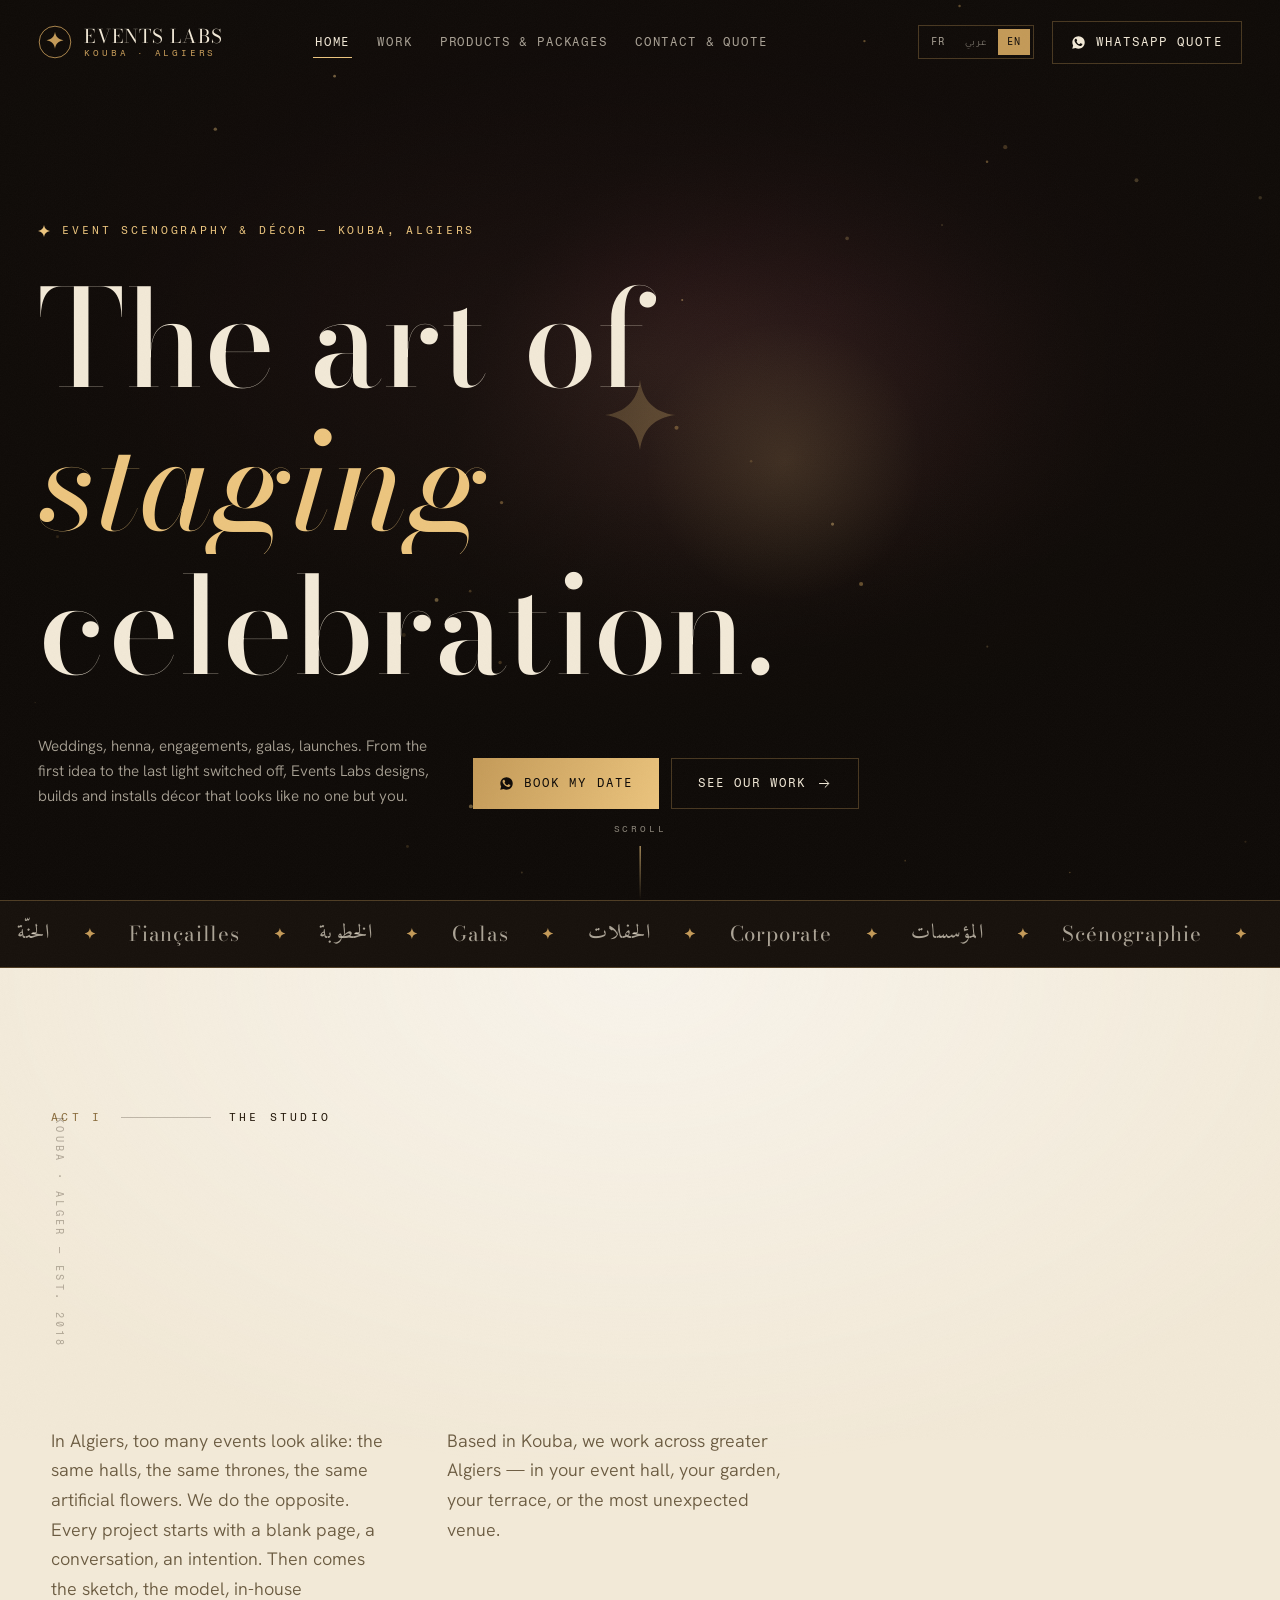
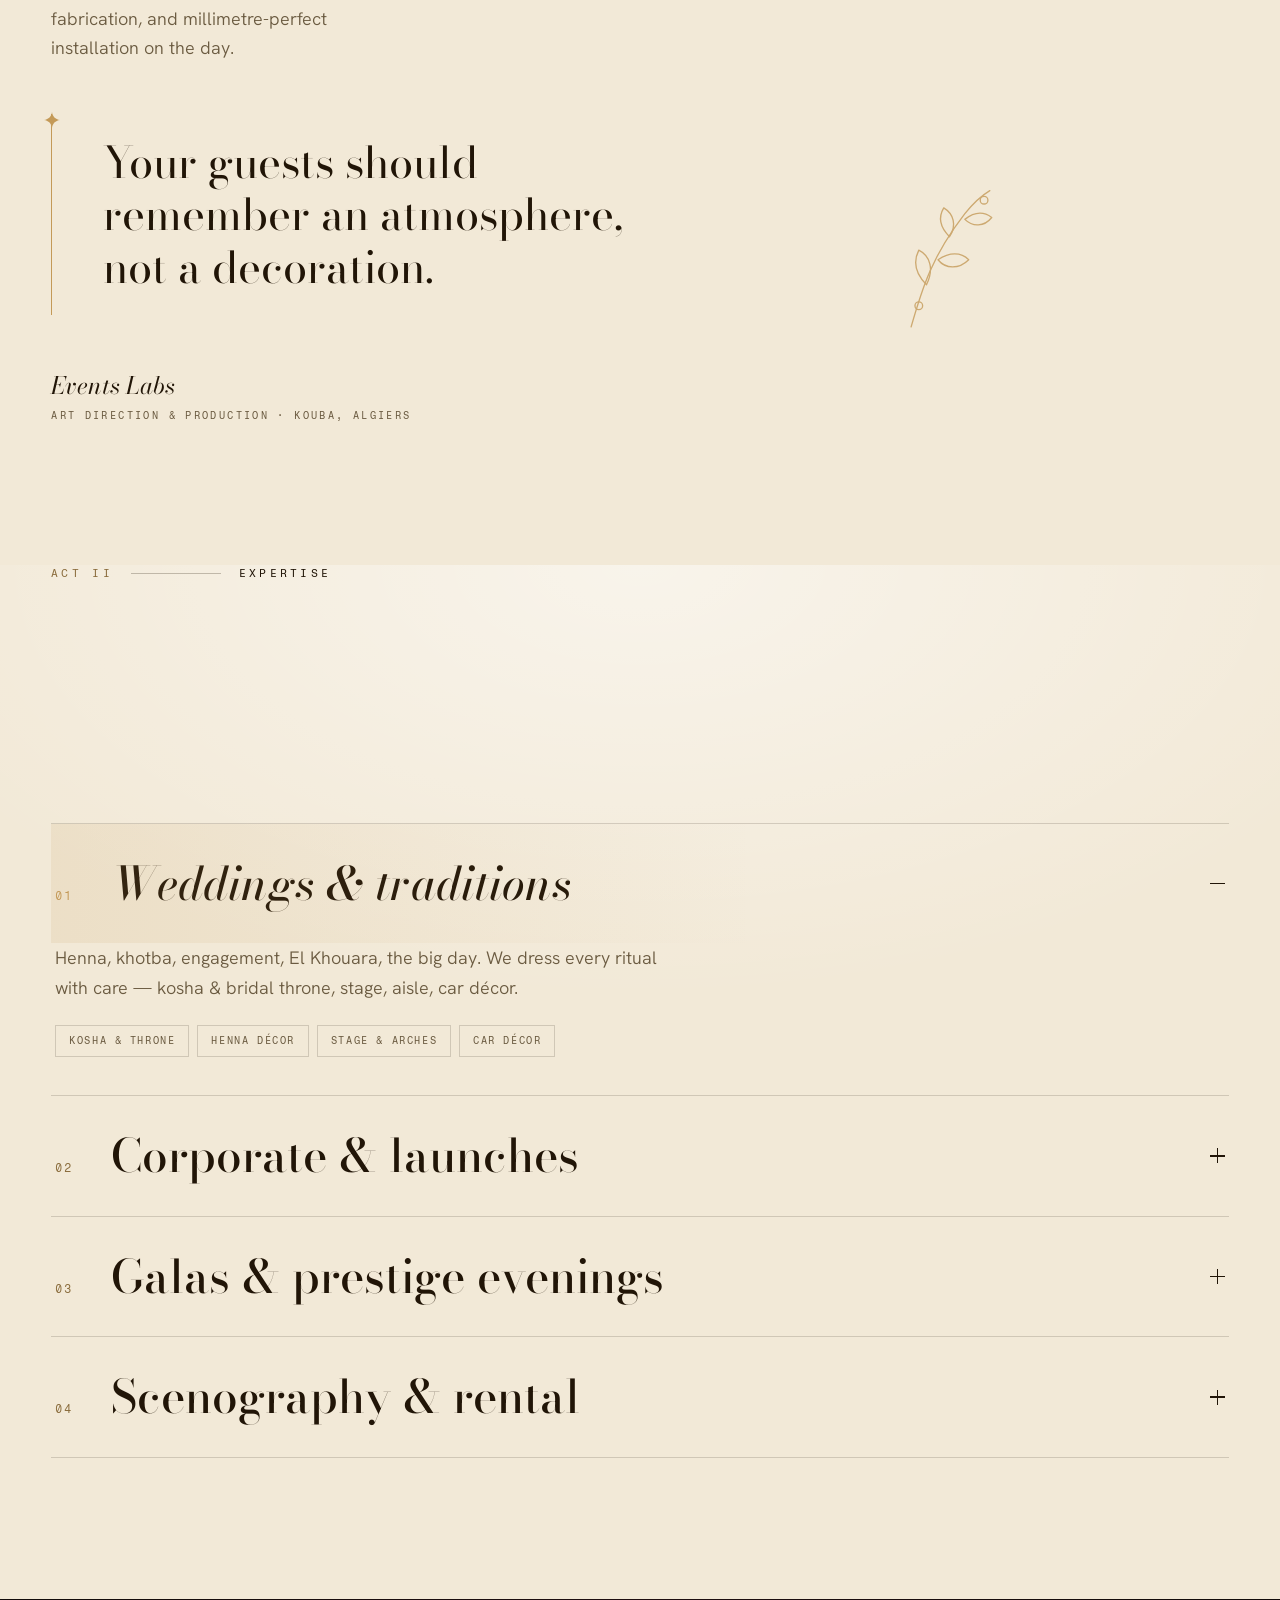
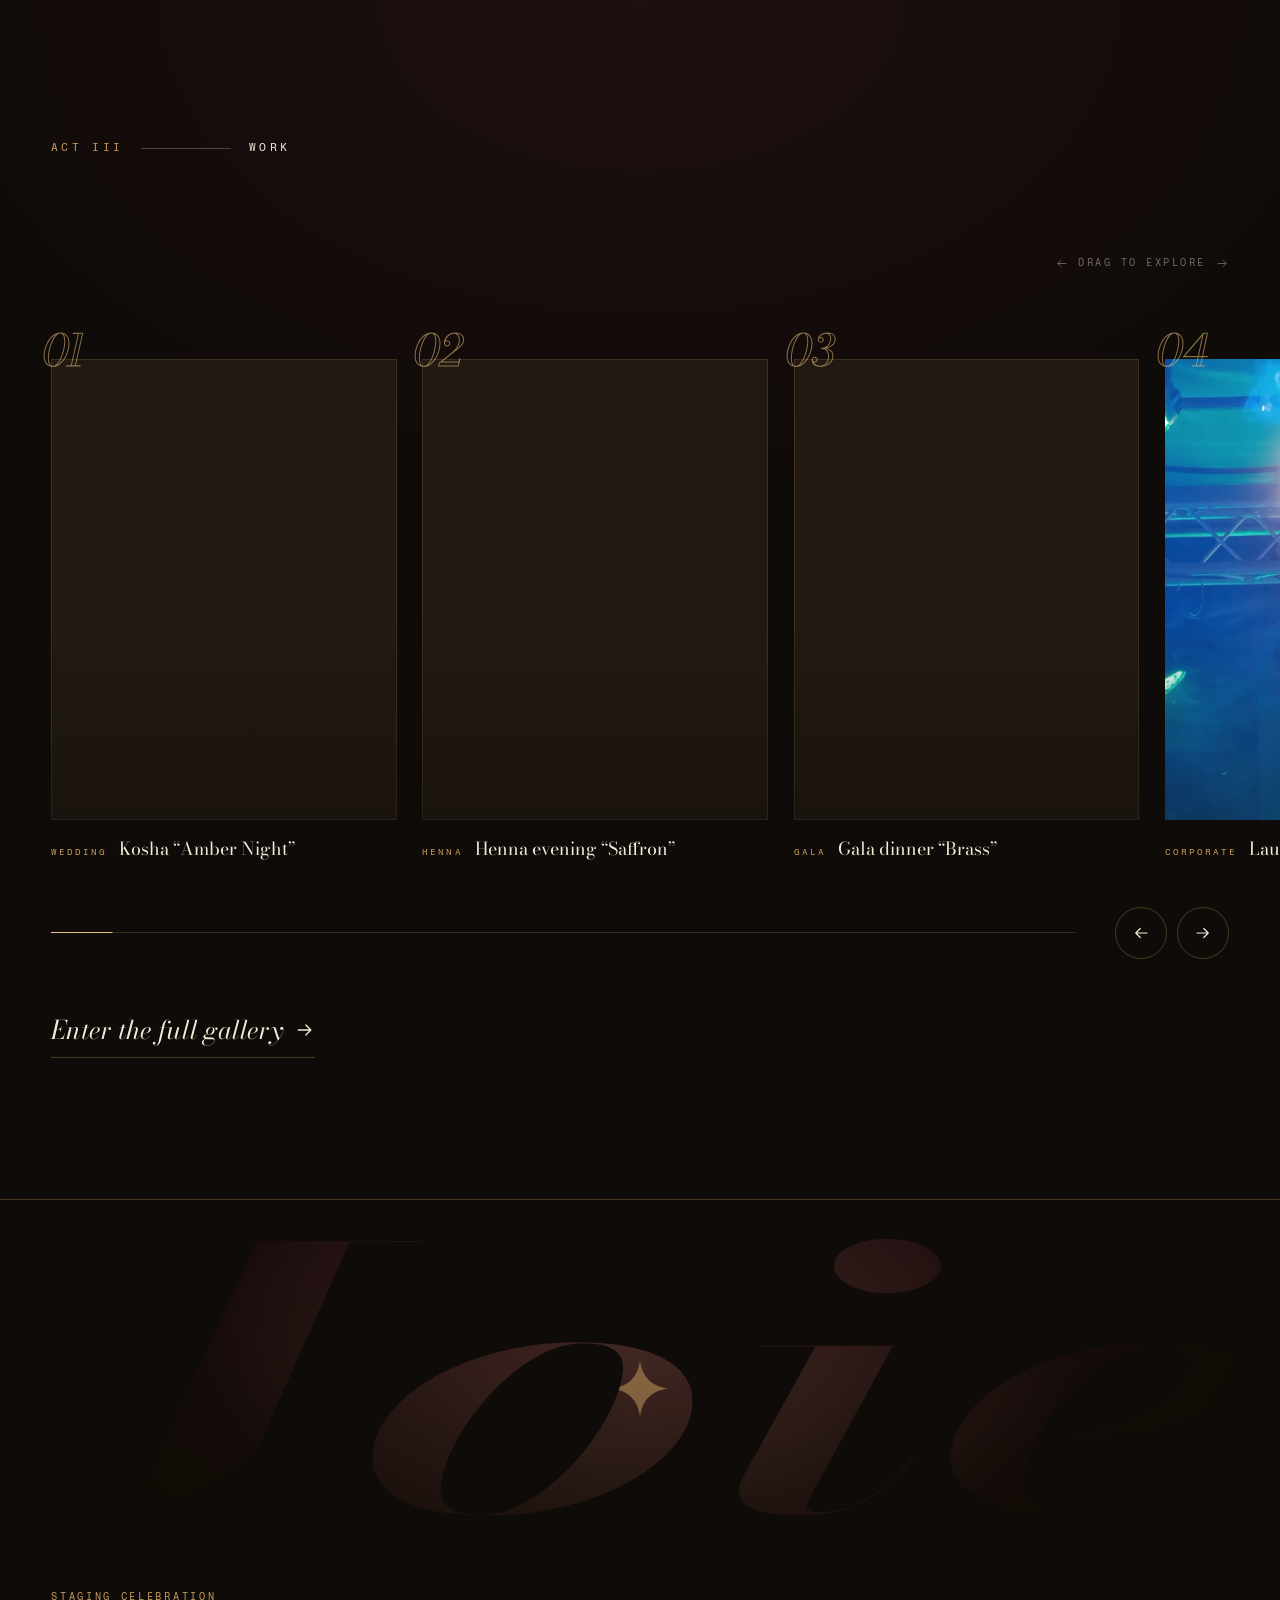
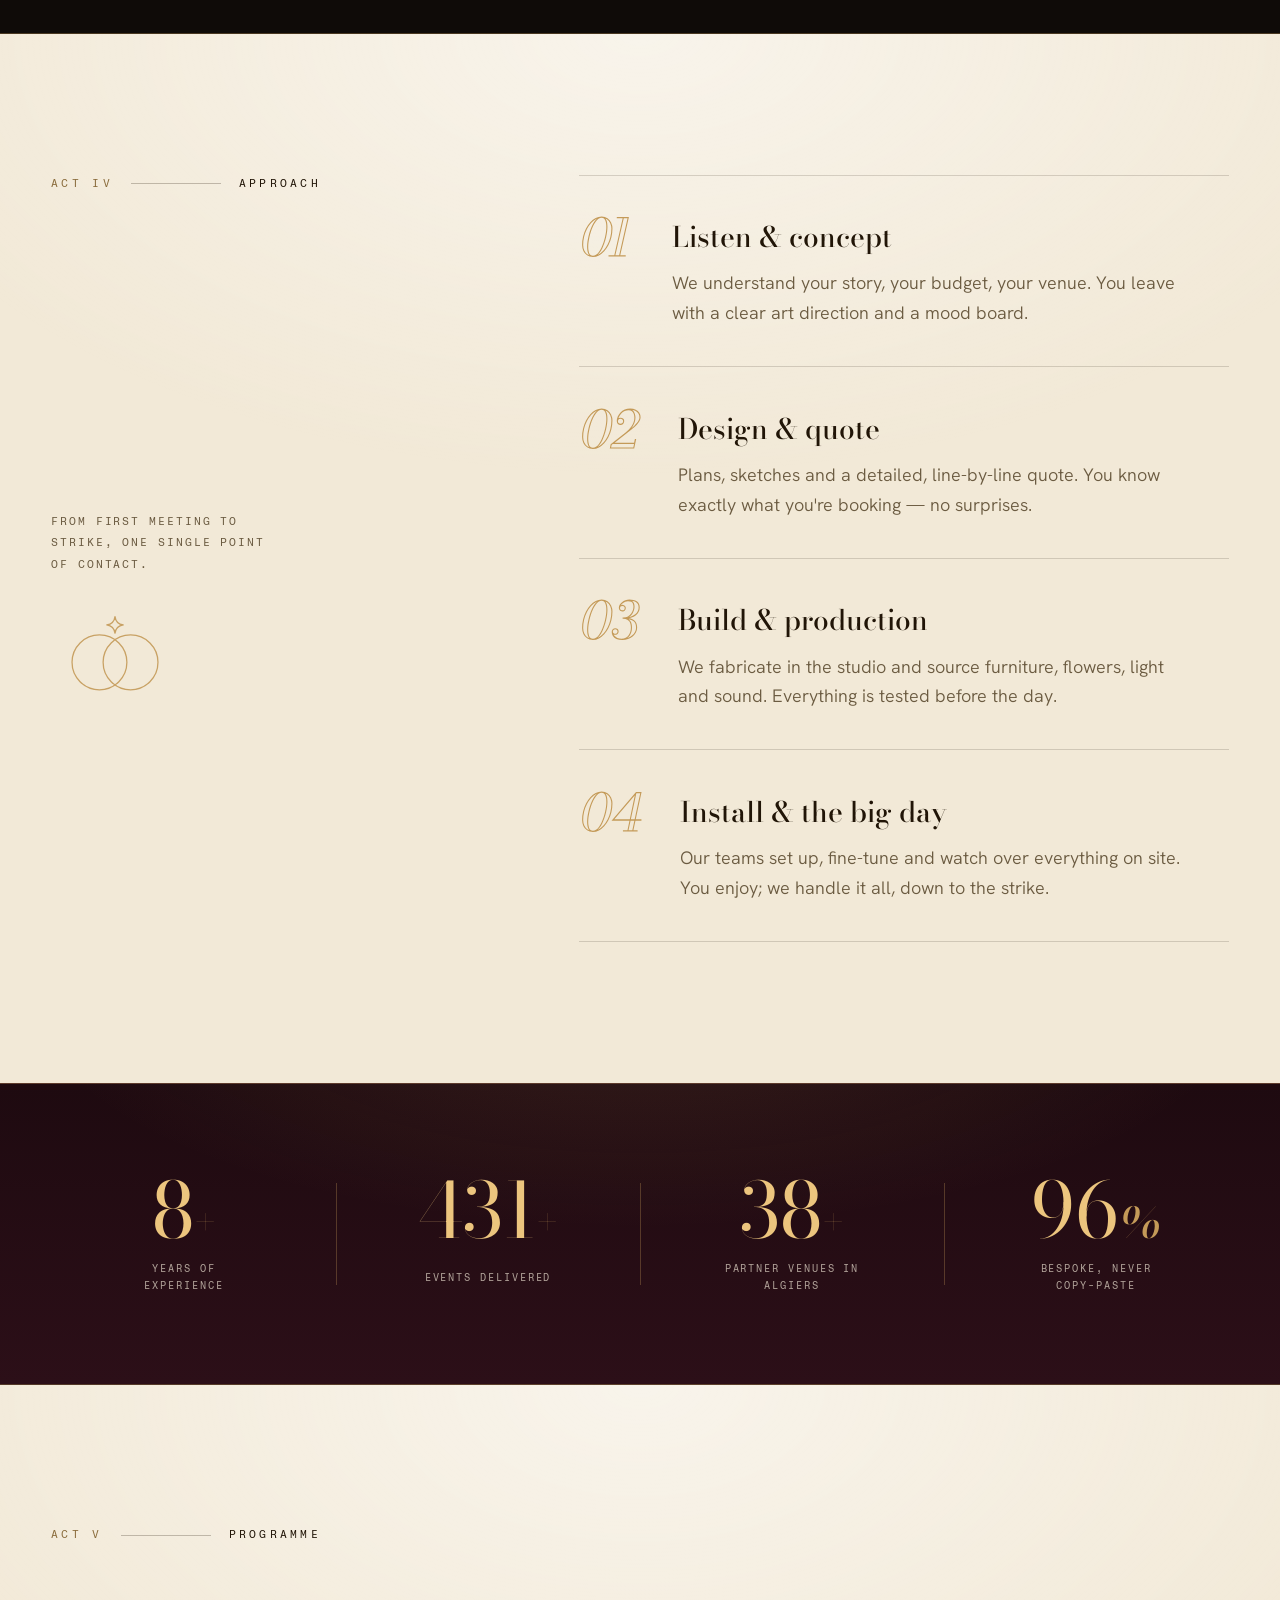
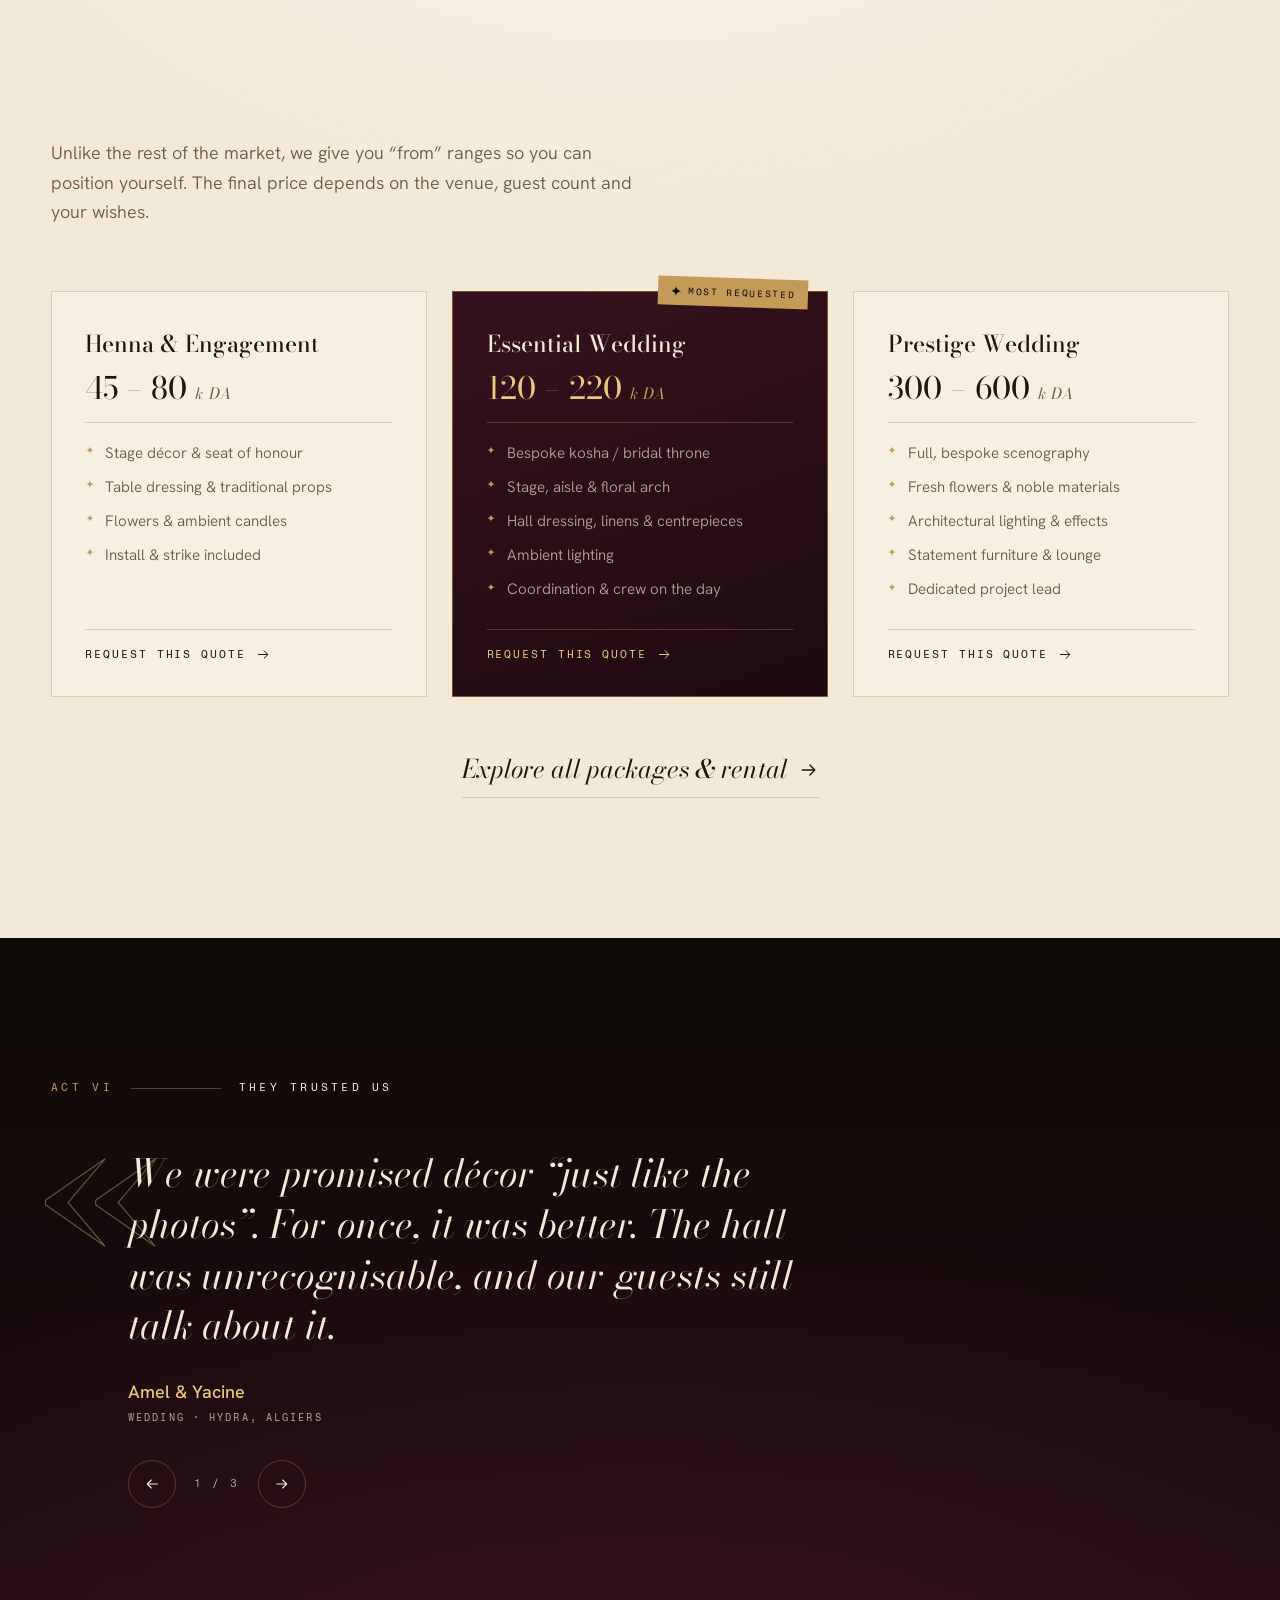
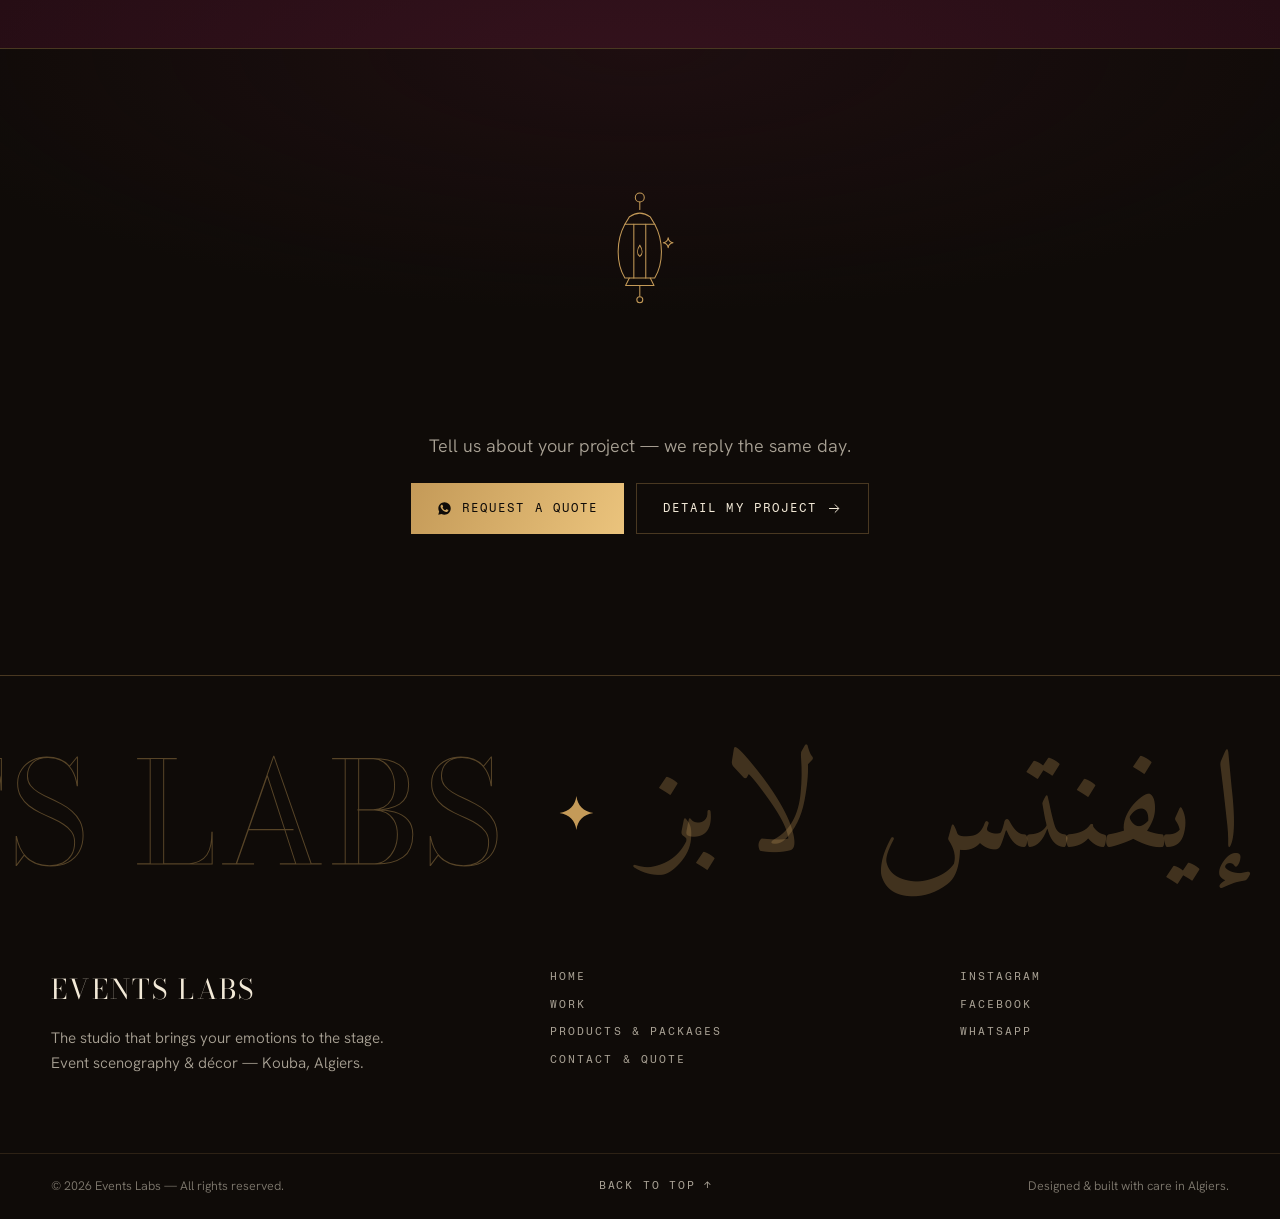
==== commit cfcc0136: "feat: finitions « référence européenne » (Bureau Betak / Villa Eugénie) - Transitions de page « chan" ====
--- a/index.html
+++ b/index.html
@@ -39,6 +39,9 @@
 
   <!-- Styles -->
   <link rel="stylesheet" href="assets/css/styles.css" />
+
+  <!-- Transition de page : pose le voile avant le premier rendu si on arrive d'une autre page -->
+  <script>try{if(sessionStorage.getItem("el-pt")&&!matchMedia("(prefers-reduced-motion: reduce)").matches){document.documentElement.classList.add("pt-cover")}}catch(e){}</script>
 
   <!-- Structured data : entreprise locale -->
   <script type="application/ld+json">
@@ -486,6 +489,21 @@
       </p>
     </section>
 
+    <!-- ═══════════════ INTERLUDE — TITRE REMPLI PAR LA VIDÉO ═══════════════ -->
+    <section class="cutout" aria-label="Events Labs">
+      <video class="cutout__vid" muted loop playsinline preload="none" poster="assets/img/hero-poster.svg" data-src="assets/video/hero.mp4"></video>
+      <svg class="cutout__mask" viewBox="0 0 1000 300" preserveAspectRatio="xMidYMid slice" aria-hidden="true">
+        <defs>
+          <mask id="cutmask">
+            <rect x="0" y="0" width="1000" height="300" fill="#fff"/>
+            <text x="500" y="216" text-anchor="middle" font-family="'Bodoni Moda', serif" font-style="italic" font-weight="600" font-size="250" fill="#000" textLength="880" lengthAdjust="spacingAndGlyphs" data-i18n="cutWord">Fête</text>
+          </mask>
+        </defs>
+        <rect x="0" y="0" width="1000" height="300" mask="url(#cutmask)"/>
+      </svg>
+      <span class="cutout__cap" data-i18n="cutCap">Mettre la fête en scène</span>
+    </section>
+
     <!-- ═══════════════ ACTE IV — L'APPROCHE ═══════════════ -->
     <section class="approche section section--paper" id="approche">
       <div class="wrap approche__grid">
--- a/assets/css/styles.css
+++ b/assets/css/styles.css
@@ -1630,11 +1630,157 @@
   .lightbox__nav--next { right: 8px; }
 }
 
+/* ═══════════════════════════════════════════════════════════════════════
+   POLISH « RÉFÉRENCE EUROPÉENNE »
+   Transitions de page · index éditorial à aperçu curseur · titre-vidéo ·
+   boutons magnétiques · lettrine
+   ═══════════════════════════════════════════════════════════════════════ */
+
+/* ── Transition de page (changement de scène) ─────────────────────────── */
+/* Sortie : voile velours injecté qui monte pour couvrir */
+.pt {
+  position: fixed; inset: 0;
+  z-index: 9400;
+  display: grid; place-items: center;
+  background:
+    repeating-linear-gradient(90deg,
+      rgba(0,0,0,.34) 0 9px, rgba(0,0,0,0) 9px 36px,
+      rgba(236,197,126,.05) 36px 38px, rgba(0,0,0,0) 38px 64px),
+    linear-gradient(180deg, #3a1420, var(--velvet) 55%, #160810);
+  transform: translateY(100%);
+  will-change: transform;
+}
+.pt.is-cover { transform: translateY(0); transition: transform .6s var(--e-io); }
+.pt__star { width: 30px; height: 30px; fill: var(--flame); opacity: .9; animation: starspin 6s linear infinite; }
+
+/* Entrée : voile posé au premier rendu (via classe sur <html>) qui se retire */
+.pt-cover::before {
+  content: "";
+  position: fixed; inset: 0;
+  z-index: 9400;
+  pointer-events: none;
+  background:
+    repeating-linear-gradient(90deg,
+      rgba(0,0,0,.34) 0 9px, rgba(0,0,0,0) 9px 36px,
+      rgba(236,197,126,.05) 36px 38px, rgba(0,0,0,0) 38px 64px),
+    linear-gradient(180deg, #3a1420, var(--velvet) 55%, #160810);
+}
+.pt-cover.pt-open::before { transform: translateY(-100%); transition: transform .7s var(--e-io); }
+
+/* ── Index éditorial « Répertoire » à aperçu curseur ──────────────────── */
+.repertoire .index { border-top: 1px solid var(--line-gold); margin-top: clamp(24px, 3vw, 40px); }
+.index__row {
+  position: relative;
+  display: grid;
+  grid-template-columns: auto 1fr auto auto;
+  align-items: baseline;
+  gap: clamp(14px, 3vw, 40px);
+  padding: clamp(16px, 2.4vw, 30px) 4px;
+  border-bottom: 1px solid var(--line-gold);
+  cursor: pointer;
+  transition: padding-inline-start .5s var(--e-out), opacity .4s ease;
+}
+.index__row:hover { padding-inline-start: 18px; }
+/* Les autres lignes s'estompent quand une ligne est survolée */
+.index.is-hovering .index__row:not(:hover) { opacity: .4; }
+.index__no {
+  font-family: var(--f-mono); font-size: .7rem;
+  letter-spacing: .12em; color: var(--brass);
+}
+.index__name {
+  font-family: var(--f-display);
+  font-size: clamp(1.5rem, 3.8vw, 3.2rem);
+  line-height: 1.06;
+  color: var(--paper);
+  transition: color .35s ease;
+}
+.index__row:hover .index__name { font-style: italic; color: var(--flame); }
+html[lang="ar"] .index__row:hover .index__name { font-style: normal; }
+.index__meta {
+  font-family: var(--f-mono); font-size: .6rem;
+  letter-spacing: .2em; text-transform: uppercase;
+  color: var(--ivory-soft);
+  white-space: nowrap;
+}
+.index__arr { width: 20px; height: 20px; fill: none; stroke: var(--brass); opacity: 0; transform: translateX(-8px); transition: opacity .35s ease, transform .35s var(--e-out); }
+.index__row:hover .index__arr { opacity: 1; transform: none; }
+@media (max-width: 640px) {
+  .index__row { grid-template-columns: auto 1fr auto; }
+  .index__meta { display: none; }
+}
+/* Aperçu flottant qui suit le curseur */
+.index__peek {
+  position: fixed; top: 0; left: 0;
+  z-index: 40;
+  width: clamp(200px, 20vw, 300px);
+  aspect-ratio: 4 / 5;
+  overflow: hidden;
+  pointer-events: none;
+  opacity: 0;
+  transform: translate(-50%, -50%) scale(.9);
+  transition: opacity .35s ease, transform .5s var(--e-out);
+  outline: 1px solid rgba(236,197,126,.5);
+  outline-offset: 5px;
+  box-shadow: 0 30px 70px -30px rgba(0,0,0,.9);
+}
+.index__peek.is-on { opacity: 1; transform: translate(-50%, -50%) scale(1); }
+.index__peek img, .index__peek video { width: 100%; height: 100%; object-fit: cover; }
+@media (hover: none), (pointer: coarse) { .index__peek { display: none; } }
+
+/* ── Titre rempli par la vidéo (video-in-text) ────────────────────────── */
+.cutout {
+  position: relative;
+  height: clamp(180px, 34vw, 440px);
+  background: var(--stage);
+  overflow: hidden;
+  border-block: 1px solid var(--line-gold);
+}
+.cutout__vid {
+  position: absolute; inset: 0;
+  width: 100%; height: 100%;
+  object-fit: cover;
+  filter: saturate(.9) contrast(1.05) brightness(1.05);
+}
+.cutout__mask { position: absolute; inset: 0; width: 100%; height: 100%; }
+.cutout__mask > rect { fill: var(--stage); }
+.cutout__cap {
+  position: absolute; z-index: 2;
+  inset-inline-start: clamp(16px, 4vw, 56px);
+  bottom: clamp(14px, 2.4vw, 28px);
+  font-family: var(--f-mono); font-size: .6rem;
+  letter-spacing: .28em; text-transform: uppercase;
+  color: var(--brass);
+}
+
+/* ── Boutons magnétiques ──────────────────────────────────────────────── */
+.btn--gold, .fab-wa { will-change: transform; }
+
+/* ── Lettrine (éditorial) ─────────────────────────────────────────────── */
+body { font-feature-settings: "liga" 1, "kern" 1; }
+.atelier__lead::first-letter {
+  float: inline-start;
+  font-family: "Bodoni Moda", serif;
+  font-style: normal;
+  font-size: 3.4em;
+  line-height: .8;
+  padding-inline-end: .08em;
+  padding-top: .04em;
+  color: var(--brass-dim);
+}
+html[lang="ar"] .atelier__lead::first-letter { float: none; font-size: 1em; color: inherit; padding: 0; }
+
+/* Marquee piloté en JS (réactif au scroll) : neutralise l'anim CSS */
+.js-marq { animation: none !important; }
+
 /* ── Réduction de mouvement ───────────────────────────────────────────── */
 html.no-motion .grain { animation: none; }
 html.no-motion .curtain { display: none; }
 html.no-motion .sparks { display: none; }
+html.no-motion .pt, html.no-motion .pt-cover::before { display: none; }
+html.no-motion .index__peek { display: none; }
 html.no-motion .hero__scroll-line,
 html.no-motion .hero__eyebrow-star,
 html.no-motion .hero__avail-dot,
+html.no-motion .cutout__vid,
+html.no-motion .pt__star,
 html.no-motion .curtain__star { animation: none; }
